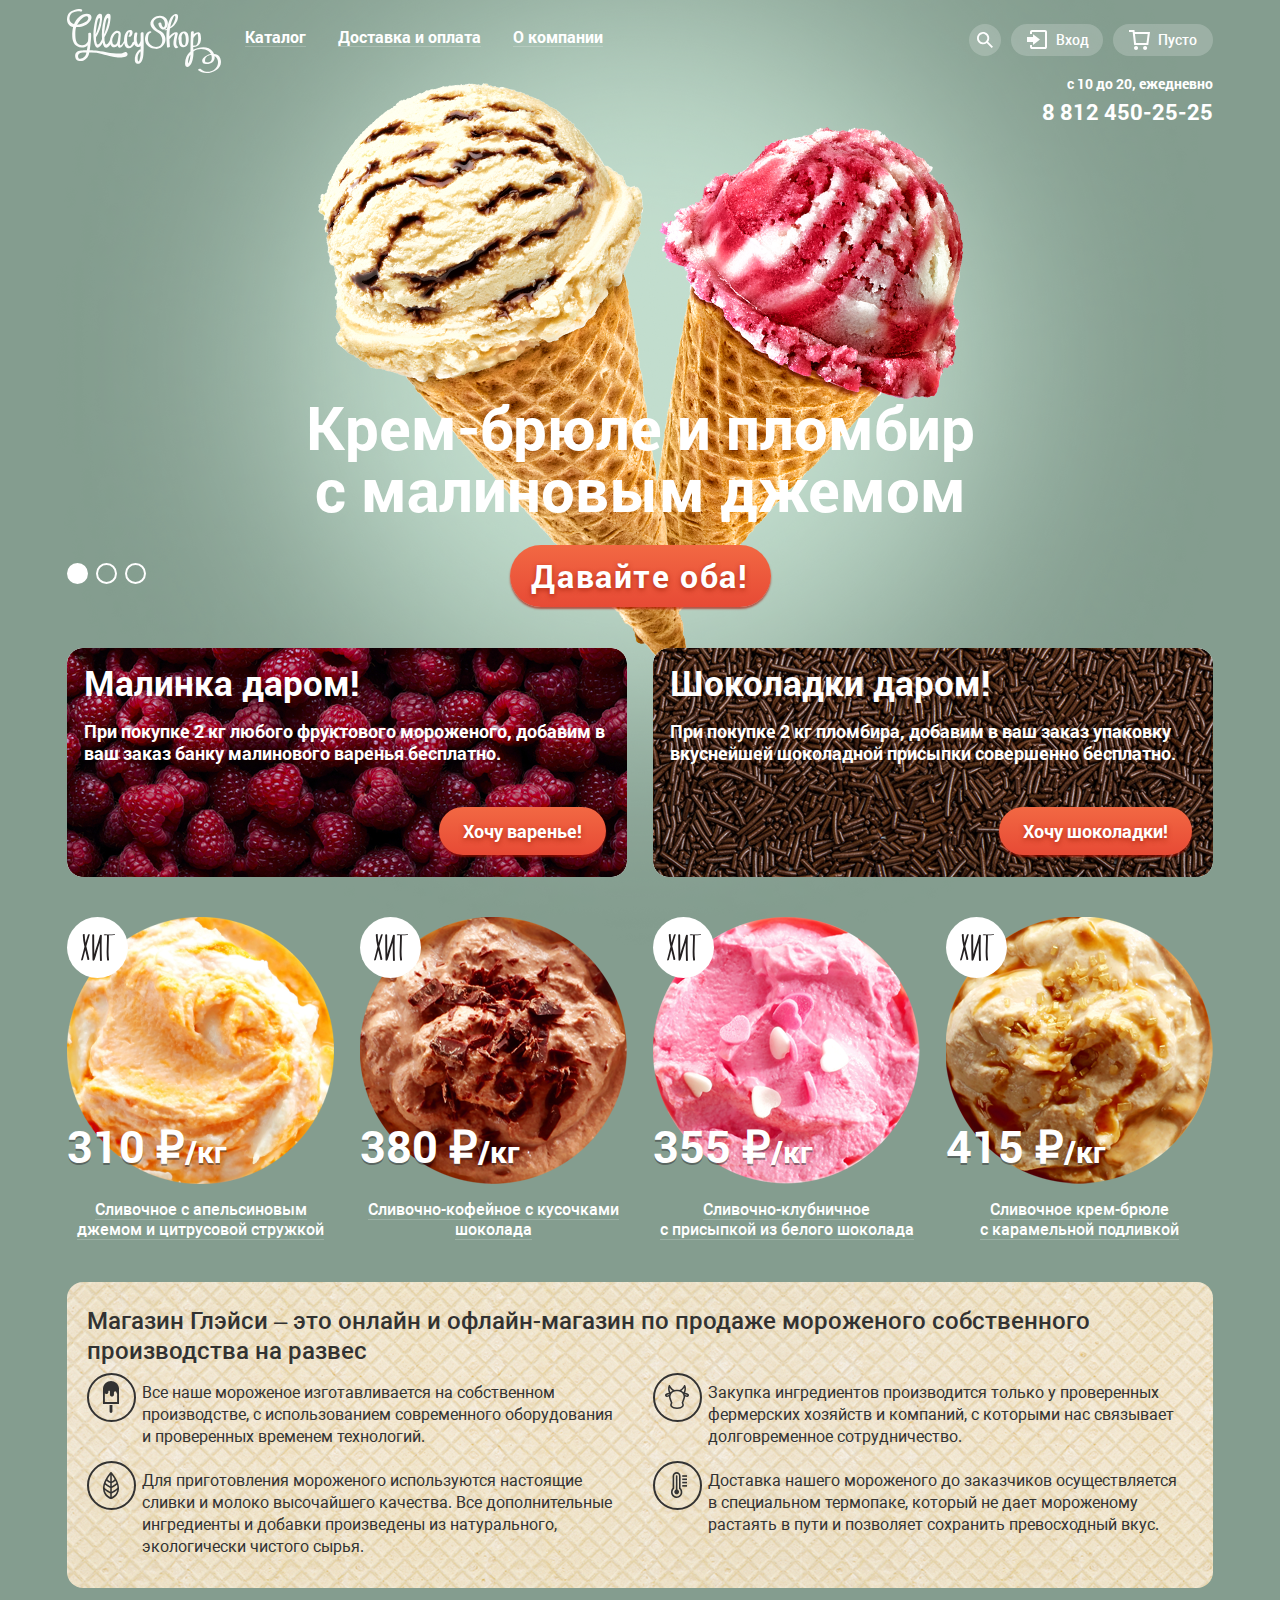
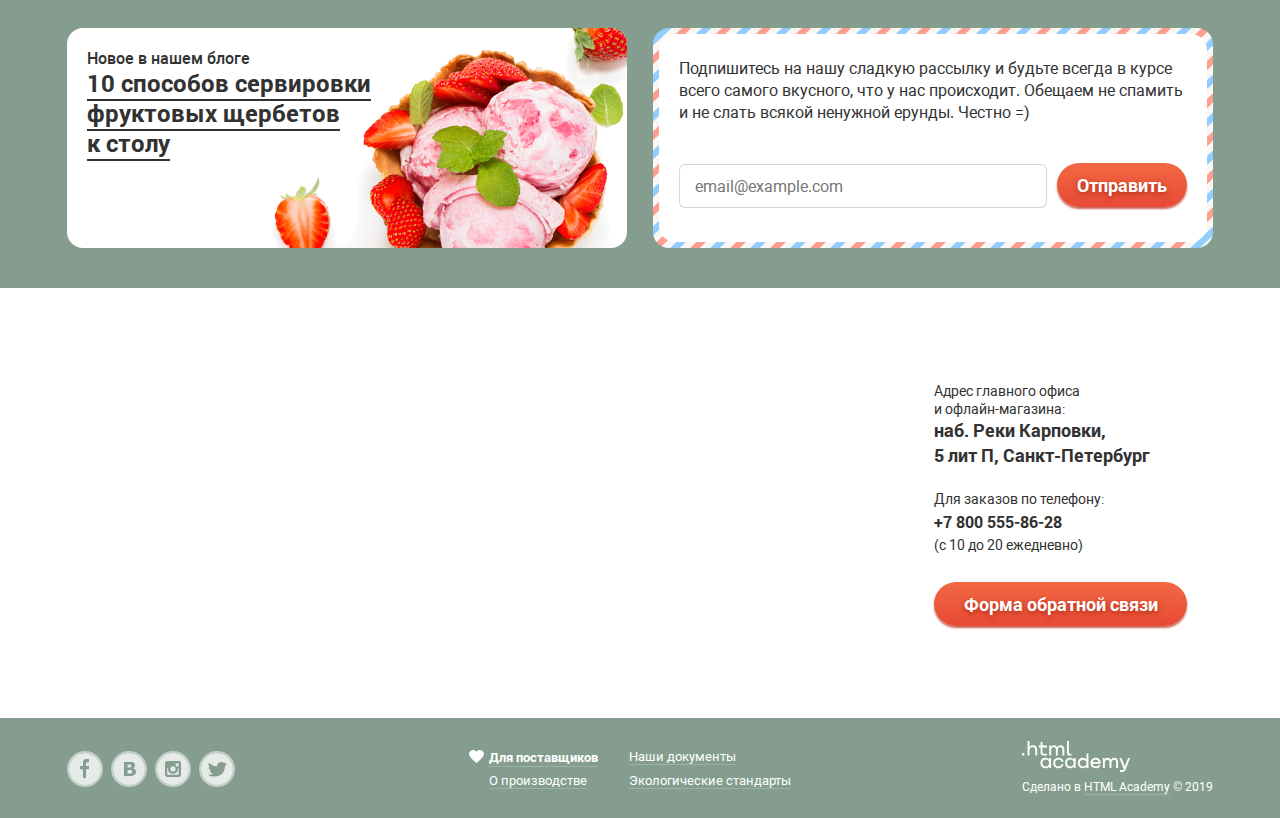
==== index.html @ ead8f1e7 "добавил фавиконку" ====
<!DOCTYPE html>
<html lang="ru" class="page">
  <head>
    <meta charset="utf-8">
    <link rel="stylesheet" href="css/normalize.css">
    <link rel="stylesheet" href="css/style.css">
    <link rel="icon" href="favicon.ico">
    <link href="https://fonts.googleapis.com/css2?family=Roboto:wght@400;500;700&display=swap" rel="stylesheet">
    <title>Глейси: HTML Academy: </title>
  </head>

  <body class="page-body">
    <div class="site-wrapper site-wrapper-1">
      <div class="container">
        <header class="main-header">
          <div class="site-navigation">
            <nav class="nav">
              <a class="logo-link">
                <svg width="154" height="64" viewBox="0 0 154 64" fill="none" xmlns="http://www.w3.org/2000/svg">
                  <path d="M59.3411 43.1507C58.6031 43.0641 57.8564 43.196 57.1891 43.5308C57.1891 43.5308 54.1865 46.1093 39.3332 43.1404C28.4134 40.9523 22.7384 41.1783 22.7384 41.1783C22.7384 41.1783 24.57 28.3371 24.0695 24.7415C24.0466 24.4763 23.9242 24.2306 23.7281 24.0562C23.532 23.8818 23.2777 23.7923 23.0186 23.8067C21.9276 23.8067 21.267 24.2382 21.267 24.834C21.3606 27.2614 21.277 29.6926 21.0168 32.1072C20.5634 33.3829 19.7122 34.4692 18.5955 35.1974C17.4788 35.9256 16.1591 36.255 14.8413 36.1342C10.087 35.7952 9.08615 32.2819 8.66578 29.8883C8.2454 27.4947 8.00519 20.807 9.2563 18.0744C9.2563 18.0744 16.4227 18.3312 20.9267 14.3864C25.4308 10.4416 25.1505 7.03093 23.0186 5.57217C20.8867 4.11341 15.8922 4.37024 12.0588 7.96577C9.85781 9.93907 8.11968 12.3973 6.97426 15.1569C6.97426 15.1569 1.33923 13.9241 2.63038 7.88359C4.00161 1.57599 12.3991 2.31564 12.3991 2.31564C14.1507 2.66492 14.2307 2.82929 14.8113 2.23346C15.3918 1.63763 15.8122 0.0966821 13.0597 0.00422536C10.3072 -0.0882313 2.04986 1.30889 0.46845 6.93848C-1.22306 12.9276 1.89973 17.2114 6.09348 17.8792C6.09348 17.8792 3.80143 28.2549 6.63396 33.3914C7.41915 35.0146 8.65661 36.3617 10.1892 37.2616C11.7218 38.1615 13.4804 38.5736 15.2417 38.4457C16.8931 38.4457 19.8157 37.5005 20.6465 36.1342C20.6465 36.1342 20.2561 39.812 19.9258 41.1475C19.9258 41.1475 12.9796 41.055 10.8077 42.1748C7.11439 44.178 7.88508 48.8727 9.30635 50.5369C10.5074 51.9546 14.1207 52.7251 16.733 51.4615C18.2281 50.723 19.5196 49.6125 20.4898 48.2309C21.46 46.8494 22.0781 45.2407 22.288 43.5513C26.5142 43.3281 30.748 43.7998 34.8292 44.9485C41.0047 46.8387 49.6024 48.6056 52.1847 48.6056C54.767 48.6056 60.1918 47.8454 60.5221 45.6367C60.7023 44.178 60.1718 43.4178 59.3411 43.1507ZM15.8722 8.81843C15.8722 8.81843 19.1552 6.25019 20.7266 7.85277C21.0794 8.24335 21.2828 8.75163 21.2993 9.28397C21.3159 9.81632 21.1445 10.3369 20.8166 10.7497C20.156 11.6332 18.4145 14.4275 10.1471 15.8143C10.1471 15.8143 12.7494 11.1298 15.8722 8.81843ZM16.1425 48.7905C16.1425 48.7905 11.6084 51.328 11.138 47.8865C10.9562 47.1689 11.0201 46.409 11.3189 45.7339C11.6177 45.0588 12.1333 44.5096 12.7795 44.178C13.5702 43.7773 14.6511 43.274 19.3653 43.4486C19.3125 44.5462 18.9891 45.6121 18.4254 46.5464C17.8617 47.4807 17.0762 48.2528 16.1425 48.7905Z" fill="#FBFCFB"/>
                  <path d="M73.6439 24.382C73.6439 26.7037 73.6439 29.0151 73.6439 31.3368C73.6439 31.3368 73.6439 31.419 73.6439 31.46C73.5647 32.3848 73.2694 33.2764 72.7831 34.0591C72.4757 34.6276 72.0763 35.1382 71.602 35.5692C71.0716 36.0418 70.7212 34.9837 70.5211 34.5419C69.1298 31.5525 69.8004 27.546 70.3409 24.4128C70.5911 22.9129 67.6285 23.3033 67.3983 24.6388C66.8584 27.3095 66.6732 30.043 66.8478 32.7647C66.5854 32.7859 66.3304 32.8637 66.0993 32.9929C65.8682 33.1221 65.6662 33.2999 65.5066 33.5146C64.9961 34.6344 63.5048 38.3532 61.6731 36.8636C60.352 35.8363 60.2118 33.0215 60.0717 31.4498C59.9123 29.2711 60.1916 27.082 60.8925 25.0189C60.8324 25.1935 62.0335 22.1116 62.5639 23.2622C62.7074 23.8105 62.7269 24.3852 62.6211 24.9424C62.5153 25.4997 62.2869 26.0248 61.9534 26.4777C60.382 27.6899 62.8242 28.1932 63.775 27.4536C65.5766 26.0667 66.7777 21.5877 63.705 21.0535C60.2319 20.4577 58.2601 24.0532 57.5294 26.9091C57.1421 28.5492 56.9738 30.2357 57.029 31.9223C56.5486 32.7853 54.9271 35.559 53.9763 36.0315C52.8553 36.6273 52.8753 35.7952 52.9153 35.261C52.9554 34.7269 53.4558 29.9705 53.726 26.7653C53.9629 25.4929 53.7871 24.1758 53.2256 23.0157C52.7952 22.1219 49.222 20.1187 46.0792 23.8786C44.3087 25.8622 43.2252 28.3898 42.9965 31.0697C42.7863 31.5011 42.5561 31.9634 42.2858 32.4668C40.7845 35.2919 38.8928 36.4835 38.2222 34.5214C37.5477 32.4775 37.2921 30.3125 37.4715 28.1624C39.8038 24.4569 41.5156 20.377 42.536 16.0917C44.0374 9.2499 43.7571 5.84954 42.9464 5.27426C42.1357 4.69897 38.6926 3.2813 36.6208 11.6949C35.0837 17.6814 34.5456 23.8919 35.0293 30.0629C34.7091 30.7615 34.3087 31.6039 33.7982 32.5593C32.2969 35.3843 30.4152 36.576 29.7346 34.6138C29.0736 32.567 28.8317 30.4021 29.024 28.2549C31.3562 24.5494 33.068 20.4695 34.0885 16.1841C35.6399 9.2499 35.3296 5.84954 34.5189 5.27426C33.7082 4.69897 30.2651 3.2813 28.2032 11.6949C26.1414 20.1084 25.731 29.2822 27.7028 35.446C27.7028 35.446 28.7838 38.9182 30.8056 38.6614C32.4771 38.4457 34.4688 36.7609 35.6399 33.6174C35.7723 34.2352 35.936 34.8456 36.1303 35.446C36.1303 35.446 37.2113 38.9182 39.2331 38.6614C40.6043 38.4868 42.2358 37.3054 43.3768 35.148C44.0874 37.028 45.6188 38.5792 47.5906 38.2299C50.263 37.7368 50.8134 36.2472 50.8134 36.2472C50.8134 36.2472 50.7634 38.6922 52.4749 38.6922C53.9963 38.6922 55.2074 37.7779 56.4084 35.446C56.8188 34.6549 57.059 34.1927 57.1891 33.9256C57.5395 36.1342 58.4303 38.0964 60.1918 38.8874C63.1945 40.2229 65.8169 37.6855 67.3582 35.1789C67.5558 35.7829 67.878 36.3361 68.303 36.8006C68.7279 37.2651 69.2455 37.63 69.8204 37.8704C70.4759 38.0818 71.1752 38.1045 71.8424 37.936C72.5095 37.7676 73.1188 37.4144 73.6038 36.915V40.5311C73.0551 40.5011 72.5114 40.6523 72.0524 40.9625C70.5201 42.253 69.3316 43.9212 68.5982 45.8112C67.8648 47.7013 67.6103 49.7513 67.8587 51.7697C67.9009 52.3158 68.0743 52.8426 68.3632 53.3032C68.6521 53.7638 69.0476 54.1438 69.5145 54.4093C69.9813 54.6749 70.5049 54.8176 71.0386 54.8249C71.5722 54.8321 72.0994 54.7037 72.5729 54.451C75.6757 53.0641 76.1461 48.2872 76.4063 45.3696C77.0369 38.3532 76.5464 31.0491 76.5464 24.0121C76.5464 22.7178 73.6439 23.3239 73.6439 24.382ZM30.2751 12.8763C30.9657 10.1539 31.6063 9.06498 32.2769 9.06498C32.9475 9.06498 33.2077 9.79436 32.7373 12.1469C31.8645 16.659 30.491 21.0536 28.6436 25.2449C28.6436 25.2449 29.5845 15.6089 30.2751 12.8763ZM38.7026 12.8763C39.3932 10.1539 40.0338 9.06498 40.6544 9.06498C41.2749 9.06498 41.5952 9.79436 41.1248 12.1469C40.6544 14.4994 39.123 21.0022 37.0311 25.2449C37.0311 25.2449 38.032 15.6089 38.7026 12.8763ZM51.5741 25.6866C51.4941 26.2825 51.1137 30.0937 50.5732 32.1483C50.0327 34.2029 49.6624 34.9323 48.041 35.6411C46.4195 36.35 45.5988 34.1824 45.5988 34.1824C44.4478 30.895 45.9891 28.0186 47.2703 26.0462C48.5514 24.0738 49.8426 23.8991 50.5832 23.9916C50.7568 24.036 50.9201 24.1152 51.0638 24.2244C51.2076 24.3337 51.3289 24.4709 51.4209 24.6284C51.513 24.7858 51.5739 24.9603 51.6001 25.1418C51.6264 25.3234 51.6176 25.5086 51.5741 25.6866ZM73.5638 44.178C73.6242 46.9398 73.0839 49.6807 71.9824 52.2012C71.2817 52.345 70.9815 52.0779 70.7413 50.9273C70.5761 49.8209 70.5761 48.6951 70.7413 47.5886C71.0686 45.5562 72.0479 43.6942 73.5237 42.298C73.5738 42.9452 73.5738 43.5719 73.5638 44.178Z" fill="#FBFCFB"/>
                  <path d="M92.3806 21.4747C91.0788 20.8853 89.9035 20.0372 88.9227 18.9793C87.9418 17.9214 87.1746 16.6746 86.6655 15.3109C85.3843 11.3867 89.5881 8.4897 92.9411 8.66434C96.2941 8.83898 98.0857 12.3832 97.9456 15.5575C97.8855 16.6772 97.1949 19.2044 95.8437 17.8895C94.9501 16.8485 94.4032 15.5422 94.2823 14.1604C94.0821 12.9173 91.1795 13.657 91.3797 14.9617C91.9602 18.7216 95.9037 22.8616 99.2868 18.927C99.9789 18.0362 100.466 16.9962 100.711 15.8848C100.955 14.7735 100.952 13.6197 100.701 12.5099C100.45 11.4 99.9568 10.363 99.2595 9.47639C98.5622 8.5898 97.6784 7.87669 96.6744 7.39049C94.4096 6.48529 91.905 6.43566 89.6078 7.25044C87.3107 8.06522 85.3703 9.6914 84.1332 11.8387C81.4008 16.8211 86.8857 21.6905 90.7692 23.4677C97.0047 26.8886 97.2349 37.9012 88.9475 37.9731C87.245 37.933 85.5951 37.3594 84.2193 36.3293C82.8436 35.2991 81.8077 33.8617 81.2506 32.21C80.6801 30.4841 80.9704 24.4539 83.2524 23.9916C85.0641 23.632 84.5736 21.937 82.802 22.2555C79.0887 22.9951 77.7175 27.9159 78.0778 31.3573C78.6583 36.8431 83.6628 39.9147 88.7173 39.8736C90.9535 39.9395 93.1417 39.2 94.9022 37.7833C96.6628 36.3666 97.8847 34.3621 98.3559 32.1175C98.7278 29.9065 98.3339 27.6317 97.2424 25.6876C96.151 23.7436 94.4309 22.2531 92.3806 21.4747Z" fill="#FBFCFB"/>
                  <path d="M110.977 37.7985C108.125 36.1959 109.756 30.0218 110.187 27.6488C110.467 26.1181 111.738 23.7553 109.696 23.2314C107.304 22.6356 104.461 24.9675 102.41 27.1968C102.408 24.6249 102.592 22.0565 102.96 19.5126C106.125 17.8918 108.659 15.2147 110.146 11.9209C111.448 9.2499 112.088 3.70249 107.684 5.32562C103.681 6.76384 102.309 11.4894 101.058 15.2801C100.586 16.7464 100.221 18.247 99.9674 19.7694C99.5682 19.9414 99.1606 20.0923 98.7463 20.2214C97.0848 20.7556 97.305 21.6699 98.9865 21.1357L99.7972 20.8686C98.9965 26.6318 99.537 32.6723 100.047 38.3327C100.047 38.8874 103.05 38.3327 102.94 37.5314C102.72 35.0042 102.53 32.4771 102.45 29.9705C102.691 29.8979 102.909 29.7595 103.08 29.5698C104.001 28.3831 105.034 27.2924 106.163 26.3133C106.463 26.0359 106.773 25.7791 107.084 25.5325L107.544 25.1833C108.215 24.6388 108.345 24.6285 107.924 25.1833C107.768 26.1629 107.56 27.1333 107.304 28.0905C106.753 31.1724 105.172 37.2232 108.645 39.1648C109.396 39.5551 112.098 38.4046 110.977 37.7985ZM104.481 13.0303C104.792 12.1161 105.202 11.212 105.582 10.3286C106.053 9.21908 107.314 5.42835 108.225 7.24667C108.955 8.69516 107.804 11.0682 107.294 12.4551C106.49 14.6234 105.102 16.5119 103.29 17.8997C103.582 16.2514 103.98 14.6248 104.481 13.0303Z" fill="#FBFCFB"/>
                  <path d="M121.737 30.5971C121.737 27.2173 121.367 22.8821 117.433 22.5226C113.119 22.1219 111.428 26.755 111.368 30.217C111.361 30.3395 111.392 30.4611 111.454 30.5657C111.517 30.6702 111.609 30.7528 111.718 30.8026C111.718 34.0386 112.479 38.2607 116.232 38.1888C120.416 38.1272 121.737 34.3776 121.737 30.5971ZM116.732 36.2267C114.29 35.1994 114.51 30.8745 114.671 28.7891C114.685 28.6843 114.671 28.5773 114.628 28.4808C114.585 28.3843 114.517 28.3024 114.43 28.2446C114.731 26.19 115.511 23.1081 117.293 24.6388C118.714 25.8921 118.744 28.9021 118.814 30.6382C118.874 31.8504 118.724 36.9869 116.742 36.2267H116.732Z" fill="#FBFCFB"/>
                  <path d="M153.265 49.1398C152.144 46.1812 149.682 45.0306 146.969 44.9074C146.667 44.1563 146.287 43.4401 145.838 42.7706C141.925 36.8225 132.637 37.6341 126.341 40.716C126.341 39.7812 126.251 38.8463 126.211 37.9115C127.463 38.0153 128.721 37.7863 129.862 37.2465C131.003 36.7067 131.99 35.8743 132.727 34.8296C134.398 32.3743 134.158 28.0186 133.497 25.2654C132.877 22.6767 130.415 23.1389 128.563 24.0019C127.882 24.333 127.254 24.7696 126.701 25.2963C126.701 24.608 126.811 23.9094 126.861 23.2417C126.972 21.6596 124.019 22.0603 123.919 23.4574C123.458 29.8164 123.619 36.1548 123.478 42.5035C121.702 44.0013 120.291 45.9041 119.358 48.0604C118.425 50.2166 117.996 52.5667 118.104 54.9235C118.104 57.2555 120.035 59.0327 122.107 57.3685C125 55.0879 125.881 50.5575 126.281 47.0955C126.445 45.5504 126.498 43.995 126.441 42.4419C128.698 40.9228 131.334 40.105 134.033 40.0868C136.732 40.0685 139.378 40.8507 141.655 42.3391C142.632 43.0474 143.415 44.0028 143.927 45.1128C142.326 45.4066 140.771 45.9179 139.303 46.6332C137.591 47.4756 135.049 49.4686 135.169 51.6978C135.149 52.4032 135.366 53.0941 135.784 53.655C136.201 54.216 136.793 54.613 137.461 54.7797C137.552 54.8272 137.65 54.8584 137.751 54.8721C143.897 55.8994 148.471 52.1703 147.59 46.9209C150.593 48.5954 151.704 52.4785 150.643 55.8173C148.251 63.3165 139.042 64.991 133.678 59.9778C133.097 59.4436 130.485 60.5736 130.945 61.0051C138.692 68.2681 157.989 61.5496 153.265 49.1398ZM123.298 47.3215C123.213 49.1354 122.827 50.9211 122.157 52.6018C121.907 53.1668 121.637 53.7113 121.346 54.2455C121.346 54.2455 121.086 54.3071 121.036 53.5058C121.032 50.6277 121.846 47.8109 123.378 45.4005C123.358 46.0374 123.338 46.6846 123.298 47.3215ZM126.431 28.974C126.489 28.9234 126.539 28.8646 126.581 28.7994C127.119 27.8692 127.757 27.0042 128.483 26.2208C129.007 25.6096 129.617 25.0831 130.294 24.6593C130.615 24.8237 130.945 25.6866 131.065 26.8475C131.375 29.7034 131.506 37.2232 127.122 36.5143C126.78 36.4987 126.438 36.5583 126.121 36.689C126.111 34.0797 126.251 31.532 126.431 28.974ZM139.523 53.362H139.463C137.781 52.9511 137.961 51.3074 138.182 50.1979C138.672 47.5989 141.755 46.2018 144.297 46.0888C145.588 49.787 144.597 54.2147 139.523 53.362Z" fill="#FBFCFB"/>
                  </svg>
              </a>
              <ul class="nav-list">
                <li class="nav-list_item nav-list_item-catalog">
                  <a href="#" class="nav-list_link nav-list_link--cat">Каталог</a>
                  <ul class="dropdown_list">
                    <li><p class="new-prod">Новинки</p></li>
                    <li class="dropdown-list_item"><a class="dropdown_link" href="catalog.html" target="_blank">Сливочное</a></li>
                    <li class="dropdown-list_item"><a class="dropdown_link" href="#">Щербеты</a></li>
                    <li class="dropdown-list_item"><a class="dropdown_link" href="#">Фруктовый лед</a></li>
                    <li class="dropdown-list_item"><a class="dropdown_link" href="#">Мелорин</a></li>
                  </ul>
                </li>
                <li class="nav-list_item">
                  <a href="#"  class="nav-list_link">Доставка и оплата</a>
                </li>
                <li class="nav-list_item">
                  <a href="#" class="nav-list_link">О компании</a>
                </li>
              </ul>
            </nav>
            <section class="general-links">
              <h2 class="visually-hidden">Общие элементы управления</h2>
              <section class="search" tabindex="0">
                <h3 class="visually-hidden">Окно поиска</h2>
                <div class="search_popup search_popup-show">
                  <form  action="https://echo.htmlacademy.ru/" class="search-form" method="get" name="search-form">
                    <input type="search" class="search-input" placeholder="Крем-брюле">
                  </form>
                </div>
              </section>
              <section class="login-wrapper"  tabindex="0">
                <h3 class="visually-hidden">Вход на сайт</h3>
                <a href="#" class="login-wrapper_link">
                  <span class="general-btn_name">Вход</span>
                </a>
                <div class="login_window login_window-show">
                  <form action="https://echo.htmlacademy.ru/" method="POST" name="login-form" class="login-form">
                    <input type="text" placeholder="email@example.com" class="login-input" name="login"  required>
                    <input type="password" placeholder="******" class="pass-input" name="password"  required>
                    <div class="login-controls_wrapper">
                      <button class="btn login-btn" type="submit">Войти</button>
                      <div class="login-controls_links">
                        <a href="#" class="login-controls_link login-controls_link--forgot-pass">Забыли пароль?</a>
                        <a href="#" class="login-controls_link login-controls_link--new-user">Новая регистрация</a>
                      </div>
                    </div>
                  </form>
                </div>
              </section>
              <section>
                <a href="#" class="cart-link cart-link_empty">
                  <span class="visually-hidden">Корзина</span>
                  <span class="general-btn_name"  tabindex="0">Пусто</span>
                </a>
              </section>
            </section>
          </div>
          <span class="visually-hidden">Время работы</span>
          <p class="header-worktime">с 10 до 20, ежедневно</p>
          <p class="header-phone"><a href="tel:88124502525" class="header-phone_link">8 812 450-25-25</a></p>
        </header>
      </div>
        <main>
          <div class="container">
            <section class="slider">
              <h2 class="visually-hidden">Слайдер товаров</h2>
              <ul class="slider-list">
                <li class="slider-list_item slide slide-current">
                  <h3>Крем-брюле и пломбир с&nbsp;малиновым джемом</h3>
                  <a href="#" class="btn btn-choise">Давайте оба!</a>
                </li>
                <li class="slider-list_item slide">
                  <h3>Шоколадный пломбир и&nbsp;лимонный сорбет</h3>
                  <a href="#" class="btn btn-choise">Давайте оба!</a>
                </li>
                <li class="slider-list_item slide">
                  <h3>Пломбир с помадкой и&nbsp;клубничный щербет</h3>
                  <a href="#" class="btn btn-choise">Давайте оба!</a>
                </li>
              </ul>
              <div class="slider_controls">
                <button type="button" class="button-slide button-slide_current" aria-label="Первый слайд"></button>
                <button type="button" class="button-slide" aria-label="Второй слайд"></button>
                <button type="button" class="button-slide" aria-label="Третий слайд"></button>
              </div>
            </section>
            <section class="extra">
              <h2 class="visually-hidden">Бонусы</h2>
              <ul class="extra-list">
                <li class="extra-list_item bonus-1">
                  <p class="extra-list_titel">Малинка даром!</p>
                  <p  class="extra-list_description">При покупке 2 кг любого фруктового мороженого, добавим в ваш заказ банку малинового варенья бесплатно.</p>
                  <button class="btn btn-extra">Хочу варенье!</button>
                </li>
                <li class="extra-list_item bonus-2">
                  <p class="extra-list_titel">Шоколадки даром!</p>
                  <p class="extra-list_description">При покупке 2 кг пломбира, добавим в ваш заказ упаковку вкуснейшей шоколадной присыпки совершенно бесплатно.</p>
                  <button class="btn btn-extra">Хочу шоколадки!</button>
                </li>
              </ul>
            </section>
            <section class="bestsellers">
              <h2 class="visually-hidden">Лидеры продаж</h2>
              <ul class="bestsellers-list">
                <li class="bestsellers-list_item  hit-1">
                  <div class="bestsellers-list_item-card">
                    <a href="#" class="btn bestsellers-btn">Быстрый просмотр</a>
                  </div>
                  <img src="img/hit_1.png" alt="" width="267" height="267" class="bestsellers-list_img">
                  <p class="bestsellers-list_item--price">310&nbsp;&#8381;<span class="bestsellers-list_item--weight">/кг</span>
                  <p class="bestsellers-list_description"><a href="#" class="bestsellers-list_description--link">Сливочное с апельсиновым джемом и цитрусовой стружкой</a></p>
                </li>
                <li class="bestsellers-list_item hit-2">
                  <div class="bestsellers-list_item-card">
                    <a href="#" class="btn bestsellers-btn">Быстрый просмотр</a>
                  </div>
                  <img src="img/hit_2.png" alt="" width="267" height="267" class="bestsellers-list_img">
                  <p class="bestsellers-list_item--price">380 &#8381;<span class="bestsellers-list_item--weight">/кг</span>
                  <p class="bestsellers-list_description"><a href="#" class="bestsellers-list_description--link">Сливочно-кофейное с кусочками шоколада</a></p>
                </li>
                <li class="bestsellers-list_item hit-3">
                  <div class="bestsellers-list_item-card">
                    <a href="#" class="btn bestsellers-btn">Быстрый просмотр</a>
                  </div>
                  <img src="img/hit_3.png" alt="" width="267" height="267" class="bestsellers-list_img">
                  <p class="bestsellers-list_item--price">355 &#8381;<span Class="bestsellers-list_item--weight">/кг</span>
                  <p class="bestsellers-list_description"><a href="#" class="bestsellers-list_description--link">Сливочно-клубничное<br>с&nbsp;присыпкой из белого шоколада</a></p>
                </li>
                <li class="bestsellers-list_item hit-4">
                  <div class="bestsellers-list_item-card">
                    <a href="#" class="btn bestsellers-btn">Быстрый просмотр</a>
                  </div>
                  <img src="img/hit_4.png" alt="" width="267" height="267" class="bestsellers-list_img">
                  <p class="bestsellers-list_item--price">415 &#8381;<span Class="bestsellers-list_item--weight">/кг</span>
                  <p class="bestsellers-list_description"><a href="#" class="bestsellers-list_description--link">Сливочное крем-брюле с&nbsp;карамельной подливкой</a></p>
                </li>
              </ul>
            </section>
            <section class="features">
              <h2 class="visually-hidden">Наши преимущества</h2>
              <div class="features_wrapper">
                <h1>Магазин Глэйси – это онлайн и офлайн-магазин по продаже мороженого собственного производства на развес</h1>
                <ul class="features-list">
                  <li class="features-list_item">
                    <p  class="features-list_deccription">Все наше мороженое изготавливается на собственном производстве, с использованием современного оборудования и проверенных временем технологий.</p>
                  </li>
                  <li class="features-list_item feature-2">
                    <p  class="features-list_deccription">Закупка ингредиентов производится только у проверенных фермерских хозяйств и компаний, с которыми нас связывает долговременное сотрудничество.</p>
                  </li>
                  <li class="features-list_item feature-3">
                    <p  class="features-list_deccription">Для приготовления мороженого используются настоящие сливки и молоко высочайшего качества. Все дополнительные ингредиенты и добавки произведены из натурального, экологически чистого сырья.</p>
                  </li>
                  <li class="features-list_item feature-4">
                    <p  class="features-list_deccription">Доставка нашего мороженого до заказчиков осуществляется в&nbsp;специальном термопаке, который не дает мороженому растаять в пути и позволяет сохранить превосходный вкус.</p>
                  </li>
                </ul>
              </div>
            </section>
            <section class="info">
              <h2 class="visually-hidden">Новости и подписка</h2>
              <div class="info_wrapper">
                <article class="blog">
                  <h3 class="visually-hidden">Блог</h3>
                  <p class="blog_titel">Новое в нашем блоге</p>
                  <a href="#" class="blog_link"><span class="blog_news">10 способов сервировки<br> фруктовых щербетов<br>к столу</span></a>
                </article>
                  <form action="https://echo.htmlacademy.ru/" method="POST" class="subscribe-form">
                    <div class="subscribe-form_inner">
                      <p class="subscribe-form_descripton">
                        <label for="subscribe" class="subscribe-form_label">Подпишитесь на нашу сладкую рассылку и будьте всегда в курсе всего самого вкусного, что у нас происходит. Обещаем не&nbsp;спамить и не слать всякой ненужной ерунды. Честно =)</label>
                      </p>
                      <input type="email" id="subscribe" placeholder="email@example.com" name="new_subscriber" class="input-field subscribe-form_input"  required>
                      <button type="submit" class="btn subscribe-btn">Отправить</button>
                    </div>
                  </form>
              </div>
            </section>
          </div>
          <!--<section class="contacts">
            <h2 class="visually-hidden">Котакты</h2>
            <div class="map-wrapper">
              <div class="contacts_wrapper">
                <p class="contacts_address">Адрес главного офиса<br>и офлайн-магазина:</p>
                <p class="contacts_address--value">ул. Большая Конюшенная,<br>19/8, Санкт-Петербург</p>
                <p class="contacts_phone">Для заказов по телефону:</p>
                <a class="contacts_phone--link" href="tel:88124502525">8 812 450-25-25</a>
                <p class="contacts_phone contacts_working-time">(с 10 до 20 ежедневно)</p>
                <a href="#" class="btn relation-btn">Форма обратной связи</a>
              </div>
            </div>
          </section>-->
          <section class="contacts">
            <h2 class="visually-hidden">Котакты</h2>
            <div class="map-wrapper">
              <div class="container contacts-container" >

                <div class="contacts_wrapper">
                    <p class="contacts_address">Адрес главного офиса<br> и офлайн-магазина:</p>
                    <p class="contacts_address--value">наб. Реки Карповки,<br>5 лит П, Санкт-Петербург</p>
                    <p class="contacts_phone">Для заказов по телефону:</p>
                    <a class="contacts_phone--link" href="tel:88124502525">+7 800 555-86-28</a>
                    <p class="contacts_phone contacts_working-time">(с 10 до 20 ежедневно)</p>
                    <a href="#" class="btn relation-btn">Форма обратной связи</a>
                </div>
              </div>
              <iframe src="https://yandex.ru/map-widget/v1/?um=constructor%3A23b82a556f74aa21f55468405704962cda9c38914519eb89e6a4741c90abecb7&amp;source=constructor" width="100%" height="400"></iframe>
            </div>
            <div class="multyplay-layer multyplay-layer_show"></div>
            <section class="feedback feedback_show">
              <h4>Мы обязательно вам ответим!</h4>
              <button type="button" class="feedeback_close-btn"></button>
              <form action="https://echo.htmlacademy.ru/" class="feedback-form" method="POST">
                <input type="text" class="input-field feedback_input-name" name="feedback-name" placeholder="Ваше имя:" required>
                <input type="email" class="input-field feedback_input-name" name="feedback-email" placeholder="Ваш e-mail:" required>
                <textarea name="feedback-text" class="feedback-text" required>В свободной форме</textarea>
                <button type="submit" class="btn feedback-btn">Отправить</button>
              </form>
            </section>
          </section>
        </main>
        <footer class="main-footer container">
          <section class="social">
            <h2 class="visually-hidden">Мы в социальных сетях</h2>
            <ul class="social-list">
              <li class="social-list_item">
                <a href="#"  class="social-list_link">
                  <svg width="36" height="36" viewBox="0 0 36 36" fill="none" xmlns="http://www.w3.org/2000/svg">
                    <path d="M18 35C27.3888 35 35 27.3888 35 18C35 8.61116 27.3888 1 18 1C8.61116 1 1 8.61116 1 18C1 27.3888 8.61116 35 18 35Z" stroke="white" stroke-opacity="0.5" stroke-width="2"/>
                    <path d="M18 2C14.8355 2 11.7421 2.93838 9.11088 4.69649C6.4797 6.45459 4.42894 8.95345 3.21793 11.8771C2.00693 14.8007 1.69008 18.0177 2.30744 21.1214C2.92481 24.2251 4.44866 27.0761 6.6863 29.3137C8.92394 31.5513 11.7749 33.0752 14.8786 33.6926C17.9823 34.3099 21.1993 33.9931 24.1229 32.7821C27.0466 31.5711 29.5454 29.5203 31.3035 26.8891C33.0616 24.2579 34 21.1645 34 18C34 13.7565 32.3143 9.68687 29.3137 6.68629C26.3131 3.68571 22.2435 2 18 2ZM22.06 11.45H19V14.9H22V18.34H19V27H16V18.34H13V14.9H16V11.45C15.9449 10.5957 16.2291 9.75426 16.7908 9.1083C17.3525 8.46234 18.1464 8.06407 19 8H22V11.45H22.06Z" fill="white" fill-opacity="0.8"/>
                    </svg>
                </a>
              </li>
              <li class="social-list_item">
                <a href="#" class="social-list_link">
                  <svg width="36" height="36" viewBox="0 0 36 36" fill="none" xmlns="http://www.w3.org/2000/svg">
                    <path d="M18 35C27.3888 35 35 27.3888 35 18C35 8.61116 27.3888 1 18 1C8.61116 1 1 8.61116 1 18C1 27.3888 8.61116 35 18 35Z" stroke="white" stroke-opacity="0.5" stroke-width="2"/>
                    <path d="M18.64 16.49C18.9652 16.4904 19.2875 16.4293 19.59 16.31C19.8645 16.2077 20.0922 16.0085 20.23 15.75C20.3343 15.4964 20.3854 15.2241 20.38 14.95C20.376 14.7057 20.3143 14.4659 20.2 14.25C20.0714 14.0066 19.8523 13.8235 19.59 13.74C19.2687 13.627 18.9306 13.5695 18.59 13.57H16.59V16.57H17.16C17.75 16.52 18.24 16.51 18.64 16.49Z" fill="white" fill-opacity="0.8"/>
                    <path d="M20.12 19.08C19.751 19.0101 19.3752 18.9832 19 19H16.61V22.5H19.06C19.4757 22.4953 19.8865 22.4104 20.27 22.25C20.591 22.1392 20.8632 21.9199 21.04 21.63C21.1865 21.3527 21.2621 21.0436 21.26 20.73C21.2753 20.3782 21.1848 20.0298 21 19.73C20.7922 19.4167 20.4806 19.1865 20.12 19.08Z" fill="white" fill-opacity="0.8"/>
                    <path d="M18 2C14.8355 2 11.7421 2.93838 9.11088 4.69649C6.4797 6.45459 4.42894 8.95345 3.21793 11.8771C2.00693 14.8007 1.69008 18.0177 2.30744 21.1214C2.92481 24.2251 4.44866 27.0761 6.6863 29.3137C8.92394 31.5513 11.7749 33.0752 14.8786 33.6926C17.9823 34.3099 21.1993 33.9931 24.1229 32.7821C27.0466 31.5711 29.5454 29.5203 31.3035 26.8891C33.0616 24.2579 34 21.1645 34 18C34 13.7565 32.3143 9.68687 29.3137 6.68629C26.3131 3.68571 22.2435 2 18 2ZM24.6 22.53C24.3376 23.056 23.9537 23.5119 23.48 23.86C22.9342 24.2714 22.3122 24.5705 21.65 24.74C20.8286 24.9383 19.9848 25.029 19.14 25.01H13V11H18.45C19.2781 10.9868 20.1063 11.0235 20.93 11.11C21.473 11.194 21.9994 11.3627 22.49 11.61C22.9868 11.8462 23.4013 12.2258 23.68 12.7C23.9455 13.1728 24.0801 13.7079 24.07 14.25C24.0819 14.8916 23.8931 15.5209 23.53 16.05C23.1452 16.588 22.6142 17.0045 22 17.25V17.32C22.8272 17.4588 23.5898 17.8541 24.18 18.45C24.7295 19.0712 25.0163 19.8815 24.98 20.71C25.0043 21.3386 24.8738 21.9636 24.6 22.53Z" fill="white" fill-opacity="0.8"/>
                    </svg>
                </a>
              </li>
              <li class="social-list_item">
                <a href="#" class="social-list_link instagram">
                  <svg width="36" height="36" viewBox="0 0 36 36" fill="none" xmlns="http://www.w3.org/2000/svg">
                    <path d="M18 35C27.3888 35 35 27.3888 35 18C35 8.61116 27.3888 1 18 1C8.61116 1 1 8.61116 1 18C1 27.3888 8.61116 35 18 35Z" stroke="white" stroke-opacity="0.5" stroke-width="2"/>
                    <path d="M22.92 18C22.92 19.3155 22.3974 20.5771 21.4673 21.5072C20.5371 22.4374 19.2755 22.96 17.96 22.96C16.6445 22.96 15.3829 22.4374 14.4528 21.5072C13.5226 20.5771 13 19.3155 13 18C13.001 17.6158 13.048 17.233 13.14 16.86H12.24V23.7H23.64V16.86H22.74C22.8406 17.2325 22.901 17.6147 22.92 18Z" fill="white" fill-opacity="0.8"/>
                    <path d="M18 20.66C18.5252 20.656 19.0375 20.4967 19.4723 20.202C19.9071 19.9073 20.245 19.4905 20.4432 19.0042C20.6415 18.5178 20.6913 17.9836 20.5864 17.4689C20.4816 16.9542 20.2266 16.4821 19.8539 16.1121C19.4811 15.7421 19.0071 15.4908 18.4916 15.3897C17.9762 15.2887 17.4424 15.3425 16.9575 15.5445C16.4726 15.7464 16.0584 16.0873 15.7669 16.5243C15.4755 16.9613 15.32 17.4748 15.32 18C15.3213 18.3506 15.3917 18.6976 15.5271 19.021C15.6625 19.3444 15.8602 19.638 16.1091 19.8851C16.358 20.1321 16.653 20.3276 16.9775 20.4606C17.3019 20.5936 17.6494 20.6613 18 20.66Z" fill="white" fill-opacity="0.8"/>
                    <path d="M23.68 12.3H20.64V15.34H23.68V12.3Z" fill="white" fill-opacity="0.8"/>
                    <path d="M18 2C14.8355 2 11.7421 2.93838 9.11088 4.69649C6.4797 6.45459 4.42894 8.95345 3.21793 11.8771C2.00693 14.8007 1.69008 18.0177 2.30744 21.1214C2.92481 24.2251 4.44866 27.0761 6.6863 29.3137C8.92394 31.5513 11.7749 33.0752 14.8786 33.6926C17.9823 34.3099 21.1993 33.9931 24.1229 32.7821C27.0466 31.5711 29.5454 29.5203 31.3035 26.8891C33.0616 24.2579 34 21.1645 34 18C34 13.7565 32.3143 9.68687 29.3137 6.68629C26.3131 3.68571 22.2435 2 18 2ZM26 23.7C26.0027 24.0045 25.9444 24.3064 25.8285 24.588C25.7127 24.8696 25.5416 25.1251 25.3253 25.3395C25.1091 25.5539 24.8521 25.7228 24.5695 25.8362C24.2869 25.9497 23.9845 26.0054 23.68 26H12.28C11.9793 25.9987 11.6818 25.9382 11.4044 25.8219C11.1271 25.7056 10.8754 25.5358 10.6637 25.3222C10.4519 25.1086 10.2844 24.8554 10.1705 24.5771C10.0566 24.2988 9.99869 24.0007 10 23.7V12.3C9.99869 11.9993 10.0566 11.7012 10.1705 11.4229C10.2844 11.1446 10.4519 10.8914 10.6637 10.6778C10.8754 10.4642 11.1271 10.2944 11.4044 10.1781C11.6818 10.0618 11.9793 10.0013 12.28 10H23.67C23.9749 9.99467 24.2778 10.0503 24.561 10.1636C24.8441 10.2769 25.1017 10.4457 25.3188 10.6599C25.5358 10.8742 25.7079 11.1296 25.8249 11.4112C25.9418 11.6929 26.0014 11.995 26 12.3V23.7Z" fill="white" fill-opacity="0.8"/>
                    </svg>
                </a>
              </li>
              <li class="social-list_item">
                <a href="#" class="social-list_link">
                  <svg width="36" height="36" viewBox="0 0 36 36" fill="none" xmlns="http://www.w3.org/2000/svg">
                    <path d="M18 35C27.3888 35 35 27.3888 35 18C35 8.61116 27.3888 1 18 1C8.61116 1 1 8.61116 1 18C1 27.3888 8.61116 35 18 35Z" stroke="white" stroke-opacity="0.5" stroke-width="2"/>
                    <path d="M18 2C14.8355 2 11.7421 2.93838 9.11088 4.69649C6.4797 6.45459 4.42894 8.95345 3.21793 11.8771C2.00693 14.8007 1.69008 18.0177 2.30744 21.1214C2.92481 24.2251 4.44866 27.0761 6.6863 29.3137C8.92394 31.5513 11.7749 33.0752 14.8786 33.6926C17.9823 34.3099 21.1993 33.9931 24.1229 32.7821C27.0466 31.5711 29.5454 29.5203 31.3035 26.8891C33.0616 24.2579 34 21.1645 34 18C34 13.7565 32.3143 9.68687 29.3137 6.68629C26.3131 3.68571 22.2435 2 18 2ZM25.94 14.81C25.69 21.33 22.48 25.64 14.94 25.51H14.46C14.01 25.51 9.91001 25.07 9.11001 23.69C10.8989 23.9555 12.7228 23.5494 14.23 22.55C13.18 22.26 11.31 22.09 10.98 19.7C11.3928 19.8642 11.8441 19.9058 12.28 19.82C11 19 9.53001 18.3 9.61001 16.17C10.028 16.4893 10.5445 16.652 11.07 16.63C10.3 16.4 8.92001 13.39 10.07 11.85C12.07 13.64 14.14 15.33 17.87 15.49C18.1 13.28 19.11 11.79 21.04 11.17C21.7375 10.9333 22.4908 10.9157 23.1986 11.1195C23.9065 11.3232 24.5351 11.7387 25 12.31C25.74 12.08 26.45 11.84 27.19 11.62C27.1758 11.9571 27.0846 12.2865 26.9234 12.5829C26.7622 12.8793 26.5353 13.1349 26.26 13.33C26.5167 13.3601 26.7768 13.3336 27.0221 13.2524C27.2674 13.1712 27.492 13.0372 27.68 12.86C27.5628 13.2985 27.3443 13.7034 27.0421 14.0421C26.7399 14.3808 26.3624 14.6438 25.94 14.81Z" fill="white" fill-opacity="0.8"/>
                    </svg>
                </a>
              </li>
            </ul>
          </section>
          <section class="aboutus">
            <h2 class="visually-hidden">О нас</h2>
            <ul class="aboutus-list">
              <li class="aboutus-list_item"><a href="#" class="aboutus_link aboutus_link--provider">Для поставщиков</a></li>
              <li class="aboutus-list_item"><a href="#" class="aboutus_link">Наши документы</a></li>
              <li class="aboutus-list_item"><a href="#" class="aboutus_link">О производстве</a></li>
              <li class="aboutus-list_item"><a href="#" class="aboutus_link">Экологические стандарты</a></li>
            </ul>
          </section>
          <section class="copyright">
            <h2 class="visually-hidden">Авторские права</h2>
            <div class="copyright-logo_wrapper">
              <a href="https://htmlacademy.ru/profession/frontender" target="_blank" class="copyright-logo_link">
                <svg width="108" height="31" viewBox="0 0 108 31" fill="none" xmlns="http://www.w3.org/2000/svg">
                  <path d="M0 12.0992V14.519H2.31069V12.0992H0Z" fill="white"/>
                  <path d="M10.949 4.25489C9.48224 4.25489 8.29677 4.92034 7.55332 5.88828H7.47295V0H5.56414V14.519H7.47295V9.53821C7.47295 7.54184 8.71872 6.1101 10.5472 6.1101C12.2752 6.1101 13.2798 7.40068 13.2798 9.13489V14.519H15.1887V8.79209C15.1887 6.02943 13.4807 4.25489 10.949 4.25489Z" fill="white"/>
                  <path d="M25.023 4.53723H20.5022V1.00829H18.5934V4.53723H16.785V6.39244H18.5934V12.0186C18.5934 13.6318 19.4975 14.5191 21.1251 14.5191H25.023V12.6437H21.5069C20.8639 12.6437 20.5022 12.2807 20.5022 11.6556V6.39244H25.023V4.53723Z" fill="white"/>
                  <path d="M38.6588 4.27505C37.1316 4.27505 35.9664 5.02116 35.3234 6.21092H35.2631C34.6804 5.04134 33.5954 4.27505 32.1086 4.27505C30.7824 4.27505 29.7777 4.98083 29.175 5.96895H29.0946V4.5372H27.2662V14.519H29.175V9.39705C29.175 7.52166 30.1594 6.15043 31.6464 6.1101C33.0528 6.06977 33.8767 7.07804 33.8767 8.59043V14.519H35.7855V9.23572C35.7855 6.99737 37.1117 6.1101 38.257 6.1101C39.6434 6.1101 40.4673 7.07804 40.4673 8.59043V14.519H42.3759V8.38878C42.3759 5.96894 41.0096 4.27505 38.6588 4.27505Z" fill="white"/>
                  <path d="M44.9629 11.9379C44.9629 13.5713 45.8872 14.519 47.595 14.519H49.4837V12.6638H47.8763C47.2333 12.6638 46.8715 12.3008 46.8715 11.6757V0H44.9629V11.9379Z" fill="white"/>
                  <path d="M27.1737 18.511H27.0933C26.3485 17.5086 25.1409 16.807 23.5305 16.787C20.5715 16.7469 18.4579 18.932 18.4579 22.0192C18.4579 25.1265 20.6117 27.3116 23.5104 27.2715C25.1608 27.2514 26.3485 26.5097 27.0933 25.4471H27.1737V26.9907H29.066V17.0676H27.1737V18.511ZM23.7921 25.4272C21.6987 25.4272 20.3702 23.9035 20.3702 22.0192C20.3702 20.1348 21.6987 18.6112 23.7921 18.6112C25.8251 18.6112 27.1538 20.1348 27.1538 22.0192C27.1538 23.8836 25.8251 25.4272 23.7921 25.4272Z" fill="white"/>
                  <path d="M41.5618 20.676C41.0988 18.4307 39.1061 16.7869 36.4894 16.7869C33.3292 16.7869 31.2156 19.0923 31.2156 22.0191C31.2156 24.9459 33.3292 27.2715 36.4894 27.2715C39.1061 27.2715 41.0988 25.5875 41.5618 23.3222H39.5691C39.1666 24.5852 37.9789 25.4471 36.5095 25.4471C34.4563 25.4471 33.1277 23.9035 33.1277 22.0191C33.1277 20.1347 34.4563 18.6112 36.5095 18.6112C38.0392 18.6112 39.1666 19.5133 39.5691 20.676H41.5618Z" fill="white"/>
                  <path d="M51.7847 18.511H51.7043C50.9595 17.5086 49.7517 16.807 48.1413 16.787C45.1824 16.7469 43.0688 18.932 43.0688 22.0192C43.0688 25.1265 45.2227 27.3116 48.1211 27.2715C49.7718 27.2514 50.9595 26.5097 51.7043 25.4471H51.7847V26.9907H53.6768V17.0676H51.7847V18.511ZM48.4031 25.4272C46.3095 25.4272 44.9811 23.9035 44.9811 22.0192C44.9811 20.1348 46.3095 18.6112 48.4031 18.6112C50.4361 18.6112 51.7645 20.1348 51.7645 22.0192C51.7645 23.8836 50.4361 25.4272 48.4031 25.4272Z" fill="white"/>
                  <path d="M64.5422 18.6111H64.4618C63.717 17.5486 62.4688 16.8069 60.8786 16.7869C57.9802 16.7468 55.8263 18.9319 55.8263 22.0391C55.8263 25.1264 57.9399 27.3115 60.8988 27.2715C62.4688 27.2513 63.717 26.5497 64.4416 25.5474H64.5422V26.9906H66.4343V12.557H64.5422V18.6111ZM61.1606 25.447C59.067 25.447 57.7386 23.9236 57.7386 22.0391C57.7386 20.1547 59.067 18.6312 61.1606 18.6312C63.1937 18.6312 64.5221 20.1748 64.5221 22.0391C64.5221 23.9236 63.1937 25.447 61.1606 25.447Z" fill="white"/>
                  <path d="M73.6387 16.7869C70.5791 16.7869 68.4855 19.1324 68.4855 22.0392C68.4855 24.8658 70.4583 27.2715 73.6788 27.2715C76.0138 27.2715 77.8859 26.0085 78.5502 23.9035H76.5573C76.1146 24.8458 75.0478 25.4471 73.7595 25.4471C71.9479 25.4471 70.6596 24.2443 70.5186 22.7007H78.7515C79.0131 19.393 76.9399 16.7869 73.6387 16.7869ZM73.5983 18.6112C75.1885 18.6112 76.3762 19.5935 76.6781 21.0168H70.5589C70.8407 19.6135 72.0283 18.6112 73.5983 18.6112Z" fill="white"/>
                  <path d="M92.3175 16.807C90.7878 16.807 89.6204 17.5487 88.9762 18.7314H88.9157C88.3321 17.5687 87.2451 16.807 85.7555 16.807C84.4271 16.807 83.4205 17.5086 82.8167 18.4909H82.7363V17.0676H80.9045V26.9907H82.8167V21.8988C82.8167 20.0345 83.8031 18.6713 85.2927 18.6312C86.7015 18.5911 87.527 19.5935 87.527 21.097V26.9907H89.4393V21.7385C89.4393 19.5133 90.7677 18.6312 91.915 18.6312C93.3039 18.6312 94.1292 19.5935 94.1292 21.097V26.9907H96.0414V20.8965C96.0414 18.4909 94.6727 16.807 92.3175 16.807Z" fill="white"/>
                  <path d="M102.887 25.407L99.4652 17.0675H97.3517L101.901 27.933L101.881 27.9731C101.559 28.7949 101.196 29.0956 100.311 29.0956H97.9557V31H100.311C102.042 31 102.968 30.2182 103.612 28.5342L108 17.0675H106.047L102.887 25.407Z" fill="white"/>
                  </svg>
              </a>
            </div>
            <p class="copyright_description">Сделано в <a href="https://htmlacademy.ru/profession/frontender" target="_blank" class="copyright_link">HTML Academy</a> &#169; 2019</p>
          </section>
        </footer>
      </div>
  </body>
</html>
---- css/style.css ----
/*========== CONNECT FONTS ==========*/

@font-face {
  font-family: "Roboto";
  src: local("Roboto"), url("../fonts/roboto.woff2") format("woff2"), url("../fonts/roboto.woff") format("woff");
  font-style: normal;
  font-weight: 400;
}

@font-face {
  font-family: "Roboto";
  src: local("Roboto-Medium"), url("../fonts/robotomedium.woff2") format("woff2"), url("../fonts/robotomedium.woff") format("woff");
  font-style: normal;
  font-weight: 500;
}

@font-face {
  font-family: "Roboto";
  src: local("Roboto-Bold"), url("../fonts/robotobold.woff2") format("woff2"), url("../fonts/robotobold.woff") format("woff");
  font-style: normal;
  font-weight: 700;
}

/*========== VARIABLES ==========*/

:root {
  --basic-black: #000000;
  --basic-white: #ffffff;
  --transparent-white20: rgba(255,255,255,0.2);
  --basic-red: #E84D37;
  --special-red: #D07058;
  --dark-gray: #323232;
  --neutral-gray: #ABABAB;
  --transparent-gray: rgba(178,178,178,0.52);
  --transparent-gray30: rgba(178,178,178,0.3);
  --special-beige: #f1e6d4;
  --special-green: #849D8F;
  --special-violett: #8996A6;
  --special-brown: #9D8B84;
  --special-pink: #FBDED7;
  --special-darkpink: #D07058;
  --special-lightpink: #FFBC9E;
  --special-maroon: #a3001b;
  --special_chocolate: #643e31;
  --popup-input-border: #d3d3d2;
  --popup-window: #F8F7F4;
  --popup-input-txt:#999999;
}

.visually-hidden {
  position: absolute;
  width: 1px;
  height: 1px;
  margin: -1px;
  padding: 0;
  overflow: hidden;
  border: 0;
  clip: rect(0 0 0 0);
}


.page-body {
  font-family: "Roboto", Arial, sans-serif;
  font-size: 16px;
  font-weight: 700;
  color: var(--basic-white);
  margin: 0;
  padding: 0;
  min-height: 100%;
  width: 100%;
  min-width: 768px;
  position: relative;
}

.page-body img {
  max-width: 100%;
  height: auto;
}



.site-wrapper {

  background-repeat: no-repeat;
  background-position: top center;
  width: 100%;
}

.site-wrapper-1 {
  background-color: var(--special-green);
  background-image: url("../img/slide_1.png");
}

.site-wrapper-2 {
  background-color: var(--special-violett);
  background-image: url("../img/slide_2.png");
}

.site-wrapper-3 {
  background-color: var(--special-brown);
  background-image: url("../img/slide_3.png");
}

.container {
  max-width: 1200px;
  min-width: 768px;
  padding: 0;
  margin: 0 auto;
  position: relative;
}

.main-header {
  min-height: 114px;
  padding: 9px 27px;
}

.site-navigation {
  display: flex;
  justify-content: space-between;
}

.nav {
 display: flex;
}

.logo-link {
  display: block;
  margin-right: 10px;
}

.nav-list {
  list-style: none;
  margin: 0;
  padding: 0;
  display: flex;
  flex-wrap: wrap;
  justify-content: center;
  align-items: center;
}

.nav-list_item {
  padding: 0px 0px 10px 0px;
  /*margin-bottom: 10px;*/

}


.nav-list_item:not(:last-child) {
  margin-right: 4px;
}


/*.nav-list_item:hover,
.nav-list_item:focus {
  background-color: var(--basic-white);
  border-radius: 26px;
}*/

.nav-list_link {
  display: block;
  margin: 6px 14px;
  color: var(--basic-white);
  text-decoration: none;
  border-bottom: 1px solid var(--transparent-white20);

}

.nav-list_item:hover .nav-list_link,
.nav-list_item:focus .nav-list_link {
  color: var(--dark-gray);
  padding: 6px 14px;
  margin: 0;
  background-color: var(--basic-white);
  border-radius: 26px;
}

.nav-list_item-catalog {
  position: relative;
}

.nav-list_link-current {
  margin: 0px;
  padding: 6px 14px;
  background-color: var(--basic-red);
  border-radius: 26px;
}

.dropdown_list {
  list-style: none;
  margin: 0;
  padding: 0;
  position: absolute;
  min-width: 143px;
  top: 37px;
  left: -7px;
  border-radius: 4px;
  background-color: var(--basic-white);
  display: none;
}

.nav-list_item-catalog:hover .dropdown_list,
.nav-list_item-catalog:focus .dropdown_list {
  display: block;
}

.nav-list_link--cat:focus .dropdown_list {
  display: block;
}

.new-prod {
  margin: 0;
  color: var(--dark-gray);
  padding: 10px 0px 14px 22px;
  font-size: 14px;
  border-bottom: 1px solid var(--transparent-gray);
}

.dropdown-list_item:last-child {
  margin-bottom: 5px;
}

.dropdown-list_item:hover,
.dropdown-list_item:focus {
  background-color: var(--special-pink);
}

.dropdown-list_item:active,
.dropdown-list_item--current:hover {
  background-color: var(--special-darkpink);
}

.dropdown-list_item--current {
  background-color: var(--special-darkpink);
}

.dropdown-list:hover {
  display: block;
}

.dropdown_link {
  display: block;
  text-decoration: none;
  color:var(--dark-gray);
  font-size: 14px;
  font-weight: 400;
  line-height: 16px;
  padding: 9px 0px 6px 22px;
}

.general-links {
  font-family: "Roboto", Arial, sans-serif;
  font-size: 14px;
  font-weight: 500;
  line-height: 19px;
  /*min-width: 244px;*/
  display: flex;
  justify-content: flex-end;
  padding-top: 15px;

}

.search {
  width: 32px;
  height: 32px;
  border-radius: 100%;
  background-color: var(--transparent-white20);
  position: relative;
  cursor: pointer;
}

.search::before {
  content: "";
  width: 28px;
  height: 28px;
  background-image: url("../img/search.svg");
  background-repeat: no-repeat;
  position: absolute;
  left: 8px;
  top: 8px;
}

.search:hover {
  background-color: var(--basic-white);
}

.search:hover::before {
  background-image: url("../img/search_blk.svg");
}

.cart {
  position: relative;
}

.login-wrapper,
.cart-link {
  min-width: 92px;
  height: 32px;
  border-radius: 20px;
  background-color: var(--transparent-white20);
  display: flex;
  align-items: center;
  position: relative;
  text-decoration: none;
  color: var(--basic-white);
  margin-left: 10px;
  cursor: pointer;
}

.login-wrapper_link {
  text-decoration: none;
  color: var(--basic-white);
}

.login-wrapper::before,
.cart-link_empty::before {
  content: "";
  width: 30px;
  height: 30px;
  background-image: url("../img/sign_in.svg");
  background-repeat: no-repeat;
  position: absolute;
  top:6px;
  left: 16px;
}

.cart-link_full::before {
  content: "";
  width: 30px;
  height: 30px;
  background-image: url("../img/cart_red.svg");
  background-repeat: no-repeat;
  position: absolute;
  top:6px;
  left: 16px;
}

.login-wrapper:hover {
  background-color: var(--basic-white);
  color: var(--dark-gray);
}

.login-wrapper:hover > .login-wrapper_link {
  color: var(--dark-gray);
}


.login-wrapper:hover::before {
  background-image: url("../img/sign_inblk.svg");
}

.cart-link_empty {
  min-width: 100px;
}

.cart-link_full {
  min-width: 120px;
  background-color: var(--basic-white);
  color: var(--dark-gray);
}

.cart-link_full:hover {
  background-color: var(--basic-white);
}

.cart:hover > .cart-popup_show {
  display: block;
}


.cart-link_empty::before {
  background-image: url("../img/cart.svg");
}


.general-btn_name {
  display: block;
  padding-left: 45px;
}


.header-worktime {
  font-size: 14px;
  margin: 0 0 7px 0;
  padding: 0;
  text-align: right;
}

.header-phone_link {
  text-decoration: none;
  color: var(--basic-white);
  font-size: 22px;
  font-weight: 700;
}

.header-phone_link:hover {
  color: var(--special-lightpink);
}

.header-phone {
  margin: 0;
  padding: 0;
  text-align: right;
}

.slider {
  position: relative;
  margin-bottom: 41px;
}

.slider-list {
  list-style: none;
  margin: 0;
  padding: 0;
}

.slide {
  display: none;
}

.slide-current {
  display: block;
}

.slider-list_item {
  margin-top: 262px;
}

.slider-list_item h3 {
  text-align: center;
  font-family: "Roboto", Arial, sans-serif;
  font-size: 60px;
  line-height: 62px;
  padding: 0 245px;
  margin: 0 auto 25px;
}

.btn {
  display: flex;
  align-items: center;
  justify-content: center;
  border-radius: 70px;
  background: linear-gradient(180deg,#f26843 0%,#e74a35 100%);
  box-shadow: 0px 2px 2px 0px rgba(172,16,0,.64);
  text-decoration: none;
  text-shadow: 0px 2px 5px rgba(160,32,11,.76);
  color: var(--basic-white);
  text-align: center;
  border: none;
  font-size: 18px;
  font-weight: 700;
  height: 44px;
  cursor: pointer;
}

.btn-choise {
  width: 261px;
  height: 62px;
  font-size: 32px;
  line-height: 60px;
  margin: 0 auto;
  letter-spacing: .05em;
}

.btn:hover {
  background: linear-gradient(#ff9966 60%, #ff6666 100%);
}

.btn:active {

  background: linear-gradient(#e1623e 60%, #d74531 100%);
  box-shadow: inset 0px 2px 2px 0px rgba(172,16,0,.64);
}

.slider_controls {
  position: absolute;
  width: 79px;
  left: 27px;
  bottom: 23px;
  display: flex;
  justify-content: space-between;
}

.button-slide {
  width: 21px;
  height: 21px;
  background-color: transparent;
  border: 2px solid var(--basic-white);
  border-radius: 50%;
  cursor: pointer;
}

.button-slide:hover {
  background-color: rgba(255,255,255,0.4);
}

.button-slide_current,
.button-slide_current:hover {
  background-color: var(--basic-white);
}

.extra,
.features,
.info {
  padding: 0 27px;
  margin-bottom: 40px;
}

.extra-list {
  list-style: none;
  margin: 0;
  padding: 0;
  display: grid;
  justify-content: space-between;
  grid-template-columns: 1fr 1fr;
  gap: 26px;
}

.extra-list_item {
  /*width: 560px;*/
  min-height: 229px;
  border-radius: 16px;
  padding: 14px 21px 5px 17px;
  box-sizing: border-box;
  background-repeat: no-repeat;
}

.bonus-1 {
  background-image: url("../img/malina_bcg.jpg");
  background-color: var(--special-maroon);
}

.bonus-2 {
  background-image: url("../img/chocolate_bcg.jpg");
  background-color: var(--special_chocolate);
}

.extra {
  margin-bottom: 40px;
}

.extra-list_titel {
  font-size: 35px;
  margin: 0 0 18px 0;
}

.extra-list_description {
  font-size: 18px;
  line-height: 22px;
  margin: 0 0 43px 0;
}

.btn-extra {
  border: none;
  height: 48px;
  margin-left: auto;

  padding: 0px 24px;
}

.bestsellers {
  padding:0 27px;
  margin-bottom: 42px;
}

.bestsellers-list,
.product-cards_list {
  list-style: none;
  margin: 0;
  padding: 0;
  display: grid;
  grid-template-columns: repeat(4, 1fr);
  column-gap: 26px;
  row-gap:37px
}

.bestsellers-list_description--link,
.product-cards_description-link {
  text-decoration: none;
  color: var(--basic-white);
  position: relative;
  z-index: 300;
  border-bottom: 1px solid var(--transparent-white20);
}

.bestsellers-list_description--link:hover,
.product-cards_description-link:hover,
.aboutus_link:hover,
.copyright_link:hover {
  color: var(--special-lightpink);
  border-bottom: 1px solid var(--special-lightpink);
}

.bestsellers-list_description--link:active,
.product-cards_description-link:active,
.aboutus_link:active {
  color: var(--special-lightpink);
  border-bottom: 1px solid var(--special-lightpink);
}

.bestsellers-list_item,
.product-cards_item {
  box-sizing: border-box;
  position: relative;

}

.bestsellers-list_img,
.product-cards_img {
  position: relative;
  z-index: 200;
}

.bestsellers-list_item::before {
  content: "";
  width: 61px;
  height: 61px;
  border-radius: 100%;
  background-color: var(--basic-white);
  background-image: url("../img/HIT.svg");
  background-position: center center;
  background-repeat: no-repeat;
  position: absolute;
  top: 0px;
  left:0px;
  z-index: 201;
}
.bestsellers-list_item-card,
.product-cards_item-card {
  position: absolute;
  width: 293px;
  height: 402px;
  border-radius: 4px;
  background-color: var(--transparent-white20);
  top:-6px;
  left: -13px;
  display: none;
  align-items: flex-end;
  justify-content: center;
}

.bestsellers-list_item:hover .bestsellers-list_item-card,
.product-cards_item:hover .product-cards_item-card {
  display: flex;
  z-index:250;
}

.product-cards_item:hover .product-cards_img {
  z-index: 300;
}

.bestsellers-btn {
  width: 200px;
  margin:0 auto 20px auto;
  z-index: 300;
}


.bestsellers-list_item--price,
.product-cards_item-price {
  font-size: 45px;
  margin: -67px 0 28px 0;
  padding: 0;
  color: var(--basic-white);
  position: relative;
  z-index: 300;
  text-shadow: 0px 2px rgba(49,50,53, .5);
}

.bestsellers-list_item--weight,
.product-cards_item-weight {
  font-size: 30px;
  position: relative;
  z-index: 300;
}

.bestsellers-list_description,
.product-cards_description {
  font-weight: 500;
  font-size: 16px;
  line-height: 20px;
  text-align: center;
  color: var(--basic-white);
  margin:  0;
}


.features_wrapper {
  box-sizing: border-box;
  background-image: url("../img/pattern.jpg");
  background-color: var(--special-beige);
  min-height: 306px;
  padding: 24px 20px;
  border-radius: 16px;
  color: var(--dark-gray);
}

.features h1 {
  margin: 0 0 16px 0;
  padding: 0;
  font-size: 24px;
  font-weight: 500;
  line-height: 30px;;
}

.features-list {
  margin: 0;
  padding: 0;
  list-style: none;
  font-size: 16px;
  font-weight: 400;
  line-height: 22px;
  display: grid;
  grid-template-columns: 1fr 1fr;
  column-gap: 26px;
  row-gap: 22px;
}

.features-list_item {
  position: relative;
}

.features-list_deccription {
  margin: 0;
  padding: 0 5px 0 55px;
  position: relative;
}

.features-list_item::before {
  content: "";
  width: 50px;
  height: 50px;
  top:-9px;
  position: absolute;
  background-image: url("../img/escimo_icon.svg");
  background-repeat: no-repeat;
}


.feature-2::before {
  background-image: url("../img/cow_icon.svg");
}

.feature-3::before {
  background-image: url("../img/leaf_icon.svg");
}

.feature-4::before {
  background-image: url("../img/temperature_icon.svg");
}

.info_wrapper {
  margin: 0;
  padding: 0;
  display: grid;
  grid-template-columns: 1fr 1fr;
  justify-content: space-between;
  column-gap: 26px;
}

.subscribe-form, .blog {
  min-height: 220px;
  border-radius: 16px;
  color: var(--dark-gray);
  box-sizing: border-box;
}

.blog {
  background-image: url("../img/strawberry_bcg.jpg");
  background-repeat: no-repeat;
  background-color: var(--basic-white);
  padding: 22px 20px;
}

.blog_titel {
  margin: 0 0 0px 0;
  font-weight: 500;
}

.blog_link {
  text-decoration: none;
  color: var(--dark-gray);
  font-size: 24px;
  font-weight: 700;
  line-height: 30px;
}

.blog_link:hover {
  color: var(--special-lightpink);
}

.blog_news {
  margin: 0;
  border-bottom: 2px solid var(--dark-gray);
}

.blog_news:hover {
  border-bottom: 2px solid var(--special-lightpink);
}

.subscribe-form {
  background-image: url("../img/post_pattern_sm.jpg");
  background-color: var(--basic-white);
  padding: 6px;
  display: flex;
  justify-content: center;
}

.subscribe-form_inner {
  background-color: var(--basic-white);
  border-radius: 16px;
  padding: 24px 19px 24px 20px;
  box-sizing: border-box;
}

.subscribe-form_label {
  font-family: "Roboto", Arial, sans-serif;
  font-size: 16px;
  font-weight: 400;
  line-height: 22px;
}

.subscribe-form_descripton {
  margin: 0 0 39px 0;
}


.input-field {
  height: 44px;
  border: 1px solid var(--transparent-gray);
  border-radius: 6px;
  padding: 15px;
  box-sizing: border-box;
  margin-right: 6px;
  font-size: 16px;
  font-weight: 400;
  color: var(--popup-input-txt);
}

.input-field:focus,
.login-input:focus,
.pass-input:focus,
.search-input:focus {
  outline: none;
  border: 1px solid rgba(46,136,228,.52);
}

.subscribe-form_input {
  width: 368px;
}

.subscribe-btn {
  width: 130px;
  display: inline-block;
}

/*========== КАРТА ВАРИАНТ 1 ==========*/

.map-wrapper{

  height: 430px;
  background-color: var(--basic-white);
  position: relative;

  z-index: 1;
}

.map-wrapper iframe {
  border: none;
  width: 100%;
  height: 430px;
}

.contacts-container {
  position: relative;
  z-index: 100;
  background-color: violet;
  display: flex;

}
.contacts_wrapper {
  background-color: var(--basic-white);
  color: var(--dark-gray);
  padding: 32px 25px;
  border-radius: 16px;
  box-sizing: border-box;
  width: 303px;
  height: 306px;
  position: absolute;
  right: 2.3%;
  top: 62px;
}

.contacts_address,
.contacts_phone {
  font-size: 14px;
  font-weight: 400;
  line-height: 18px;
  margin: 0;
}

.contacts_address--value {
    font-size: 18px;
    font-weight: 700;
    line-height: 25px;
    margin: 0 0 22px 0;
}

.contacts_phone--link {
  display: block;
  text-decoration: none;
  color: inherit;
  margin: 0;
  line-height: 28px;
}

.contacts_working-time {
  margin-bottom: 28px;
}

.relation-btn {
  width: 253px;
}



/*========== FOOTER ==========*/



.main-footer {
  padding: 0 27px;
  display: flex;
  justify-content: space-between;
  align-items: center;
  font-size: 13px;
  font-weight: 400;
  height: 100px;
  box-sizing: border-box;
}

.social {
  margin-right: 22px;
  padding-top: 7px;
}

.social-list {
  list-style: none;
  margin: 0;
  padding: 0;
  width: 168px;
  display: flex;
  justify-content: space-between;
}

.social-list_link:hover path{
  fill-opacity: 1;
}

.social-list_link:active path {
  fill-opacity: 1;
  stroke-opacity: .7;
}

.aboutus-list {
  list-style: none;
  margin: 0;
  padding: 0;
  display: grid;
  grid-template-columns: max-content max-content;
  column-gap: 31px;
  row-gap: 8px;
  padding-top: 4px;
}

.aboutus_link,
.copyright_link {
  text-decoration: none;
  color: inherit;
  border-bottom: 1px solid var(--transparent-white20);
  position: relative;
}

.aboutus_link--provider {
  font-weight: 700;
}

.aboutus_link--provider::before {
  content: "";
  width: 15px;
  height: 15px;
  background-image: url("../img/heart.svg");
  background-repeat: no-repeat;
  background-position: center center;
  position: absolute;
  top: 1px;
  left: -20px;
}

.aboutus_link--provider:hover::before {
  background-image: url("../img/heart_pink.svg");
}

.copyright-logo_wrapper {
  margin-bottom: 5px;
}

.copyright-logo_link:hover path {
  fill: var(--special-lightpink);
}

.copyright_description {
  font-size: 12px;
  margin: 0;
}



/*========== POP UPs ==========*/

/*=====search=====*/

.search_popup {
  position: absolute;
  top: 35px;
  right: 0px;
  display: none;
  box-shadow: 0px 20px 20px 0px rgba(0,0,0,.4);
}

.search_popup-show {
  display: none;
}
.search:hover .search_popup-show,
.search:focus .search_popup-show {
  display: block;
}

.search-form {
  width: 341px;
  height: 84px;
  padding: 20px 15px;
  background-color: var(--popup-window);
  box-sizing: border-box;
  border-radius: 4px;
  box-shadow: 0 20px 20px 0px rgba(0,0,0,.4);
}

.search-input {
  width: 311px;
  height: 44px;
  border-radius: 4px;
  border: 1px solid var(--popup-input-border);
  padding: 15px;
}

.search-input::placeholder,
.login-input::placeholder,
.pass-input::placeholder {
  font-size: 14px;
  font-weight: 400;
}

/*=====login=====*/

.login-wrapper {
  position: relative;
}

.login_window {
  position: absolute;
  padding: 20px 17px 22px 19px;
  background-color: var(--popup-window);
  box-shadow: 0px 20px 20px 0px rgba(0,0,0,.4);
  border-radius: 4px;
  top: 35px;
  right: 0;
  z-index: 100;
}

.login_window-show {
  display: none;
}

.login-wrapper:hover .login_window-show {
  display: block;
}

.login-input,
.pass-input {
  width: 241px;
  height: 44px;
  box-sizing: border-box;
  border: 1px solid var(--popup-input-border);
  border-radius: 4px;
  padding: 14px 14px;
  margin-bottom: 20px;
}

.login-btn {
  width: 103px;
}

.login-controls_wrapper {
  display: flex;
  align-items: center;
  justify-content: space-between;
}

.login-controls_link {
  font-size: 13px;
  font-weight: 400;
  color: var(--dark-gray);
  display: block;
  text-decoration: none;
  border-bottom: 1px solid var(--transparent-gray30);
}

.login-controls_link:hover {
  color: var(--special-lightpink);
  border-bottom: 1px solid var(--special-lightpink);
}



/*=====feedback=====*/

.multyplay-layer {
  position: fixed;
  top:0;
  left:0;
  width: 100%;
  height: 100%;
  background-color: var(--transparent-gray30);
  z-index: 400;
}

.feedback {
  padding: 20px 25px 27px;
  width: 477px;
  height: 441px;
  box-sizing: border-box;
  background-color: var(--popup-window);
  box-shadow: 0px 20px 20px 0px rgba(0,0,0,.4);
  position: fixed;
  top:50%;
  left:50%;
  transform: translate(-50%, -50%);
  border-radius: 6px;
  z-index: 500;
  display: block;

}

.feedback_show {
  display: none;
}

.multyplay-layer_show {
  display: none;
}

.feedback h4 {
  color: var(--dark-gray);
  font-weight: 500;
  font-size: 24px;
  margin: 0 0 26px 0;
}

.feedeback_close-btn {
  position: absolute;
  width: 30px;
  height: 30px;
  top: 4%;
  right: 4%;
  background-color: transparent;
  border: none;
  outline: none;
}

.feedeback_close-btn::before,
.feedeback_close-btn::after {
  content: "";
  width: 3px;
  height: 25px;
  background-color: var(--dark-gray);
  position: absolute;
  left: 50%;
  top: 0;
  transform: rotate(45deg);
}

.feedeback_close-btn::after {
  transform: rotate(-45deg);
}

.feedeback_close-btn:hover::before,
.feedeback_close-btn:hover::after {
  background-color: var(--basic-black);
}

.feedeback_close-btn:active::before,
.feedeback_close-btn:active::after {
  background-color: var(--transparent-gray30);
}

.feedback_input-name {
  width: 267px;
  margin-bottom: 20px;
  font-weight: 700;
}

.feedback_input-name::placeholder {
  font-weight: 400;
}

.feedback-text {
  min-width: 428px;
  min-height: 154px;
  padding: 15px;
  box-sizing: border-box;
  resize: none;
  border: 1px solid var(--popup-input-border);
  border-radius: 4px;
  font-size: 16px;
  font-weight: 400;
  color: var(--popup-input-txt);
  margin-bottom: 20px;
}

.feedback-text:focus {
  outline: none;
  border: 1px solid rgba(46,136,228,.52);
}

.feedback-btn {
  width: 140px;
  margin-left: auto;
}

/*==========cart popup==========*/

.cart-popup {
  list-style: none;
  margin: 0;
  position: absolute;
  width: 540px;
  box-sizing: border-box;
  padding: 20px 15px 20px;
  background-color: var(--popup-window);
  box-shadow: 0px 20px 20px 0px rgba(0,0,0,.4);
  right: 0;
  top: 35px;
  border-radius: 4px;
  font-size: 13px;
  font-weight: 400;
  line-height: 16px;
  color: var(--dark-gray);
  z-index: 100;
}
.cart-popup_list {
  list-style: none;
  margin: 0;
  padding: 0;
}

.cart-popup_item {
  display: flex;
  align-items: flex-start;
  margin-bottom: 16px;

}

.cart-popup_item:last-child {
  border-bottom: 1px solid var(--popup-input-border);
  padding-bottom: 6px;
}

.cart-popup_item--control {
  padding: 9px 0 9px 6px;
  margin-right: 3px;
  position: relative;

}

.cart-popup_item--preview {
  padding:0 6px;
}

.cart-popup_item--descr,
.cart-popup_item--ratio,
.cart-popup_item--amount {
  padding: 9px 6px;
  text-align: center;
}

.cart-popup_item--descr {
  text-align: left;
  width: 230px;
  margin-right: 5px;
}


.cart-popup_item--ratio {
  margin-right: 15px;
}

.cart-popup_item--price {
  color:var(--neutral-gray);
}

.cart-popup_item--btn {
  display: block;
  padding: 0;
  margin: 0;
  width: 11px;
  height: 11px;
  border: none;
  background-color: transparent;
  cursor: pointer;
}

.cart-popup_item--btn::before,
.cart-popup_item--btn::after {
  content: "";
  width: 1px;
  height: 15px;
  background-color: var(--dark-gray);
  position: absolute;
  left: 11px;
  top: 6px;
  transform: rotate(45deg);
}

.cart-popup_item--btn::after {
  transform: rotate(-45deg);
}

.total {
  font-size: 15px;
  font-weight: 700;
  text-align: right;
}

.cart-btn {
  width: 172px;
  margin-left: auto;
}

.cart-popup_show {
  display: none;
}

.popup_shadow {
  box-shadow: 0px 20px 20px 0px rgba(0,0,0,.4);
}





/*====================CATALOG====================*/

.catalog-wrapper {
  width: 100%;
  background-color: var(--special-green);
}

.main-catalog {
  padding: 0 27px;
  box-sizing: border-box;
}

.breadcrumbs {
  margin: -35px 0 1px 0;
}

.breadcrumbs_list {
  list-style: none;
  padding: 0;
  margin: 0;
  font-size: 14px;
  font-weight: 400;
  display: flex;
  flex-wrap: wrap;
}

.breadcrumbs_list-item:not(:last-child) {
  margin-right: 23px;
  border-bottom: 1px solid var(--transparent-white20);
  position: relative;
}

.breadcrumbs_list-item:not(:last-child)::after {
  content:"";
  width: 8px;
  height: 8px;
  background-image: url("../img/list_marker.svg");
  background-repeat: no-repeat;
  position: absolute;
  top: 4px;
  right: -17px;
}

.breadcrumbs_list-item:not(:last-child) a:hover {
  color: var(--special-lightpink);
  border-bottom: 1px solid var(--special-lightpink);
}

.breadcrumbs_list-link {
  text-decoration: none;
  font: inherit;
  color: var(--basic-white);
}

h1 {
  display: inline-block;
  font-size: 35px;
  margin: 0px 0px 30px 0px;
}

/*==========SELECTION==========*/


.filters-block {
  margin-bottom: 24px;
}


.filters-block_wrapper {
  display: flex;
  flex-wrap: wrap;
}

.filter {
  border: none;
  padding: 0;
  margin: 0px 14px 17px 0;
  font-size: 16px;
  font-weight: 500;
}

.filter_title {
  font-size: 14px;
  padding-left: 16px;
  margin-bottom: 4px;
}

.sorting {
  height: 36px;
  width: 196px;
  box-sizing: border-box;
  border: none;
  padding: 0 35px 0 16px;
  font-weight: 500;
  border-radius: 20px;
  background-color: var(--transparent-white20);
  appearance: none;
  color: var(--basic-white);
  background-image: url("../img/arrow_down.svg");
  background-repeat: no-repeat;
  background-position: 92% 50%;
  cursor: pointer;
}

.sorting:hover {
  color: var(--dark-gray);
  background-image: url("../img/arrow_down_blk.svg");
}

.sorting option {
  color: var(--dark-gray);
}

.range-filter {
  height: 36px;
  width: 218px;
  border-radius: 20px;
  background-color: var(--transparent-white20);
  padding: 17px 21px;
  box-sizing: border-box;
  position: relative;
  cursor: pointer;

}

.price-controls {
  display: flex;
  position: absolute;
  top:-20px;
  left:56px;
}

.price-controls label {
  font-size: 14px;
}

.price {
  font-size: 14px;
  font-weight: 500;
  color: var(--basic-white);
  background-color: transparent;
  border: none;
  width: 24px;
}

.input_wrapper {
  display: flex;
  align-items: baseline;
}

.scale {
  height: 2px;
  width: 176px;
  background-color: rgba(248,247,244, .5);
}

.bar {
  height: 2px;
  width: 60%;
  background-color: var(--popup-window);
  margin-left: 20px;
}

.toggle {
  width: 4px;
  height: 4px;
  border: 8px solid var(--basic-white);
  border-radius: 100%;
  background-color: var(--neutral-gray);
  position: absolute;
  top: 8px;
}

.toggle:hover {
  width: 5px;
  height: 5px;
}

.toggle-min {
  left: 16%;
}

.toggle-max {
  right: 30%;
}


.filters-block_wrapper-fat,
.filters-block_wrapper-additive {
  height: 36px;
  /*width: 425px;*/
  box-sizing: border-box;
  border-radius: 20px;
  background-color: var(--transparent-white20);
  display: flex;
  /*justify-content: space-between;*/
  flex-wrap: wrap;
  align-items: center;
  list-style: none;
  margin: 0;
  padding: 0px 19px 0px 49px;
}

.filters-block_wrapper-fat li,
.filters-block_wrapper-additive li {
  position: relative;
}

.filters-block_wrapper-fat li:not(:last-child) {
  margin-right: 52px;
}

.filters-block_wrapper-additive li:not(:last-child) {
  margin-right: 55px;
}

.filter-btn {
  height: 36px;
  width: 144px;
  box-sizing: border-box;
  border: 2px solid var(--basic-white);
  border-radius: 20px;
  background-color: var(--transparent-white20);
  color: var(--basic-white);
  margin-top: 20px;
  font-weight: 500;
  cursor: pointer;
}

.filter-btn:hover,
.filter-btn:focus {
  background-color: var(--basic-white);
  color: var(--dark-gray);
}

.filter-btn:active {
  border: 0;
  background-color: var(--basic-white);
  color: var(--dark-gray);
  box-shadow: inset 0 2px 1px #696969;
}

.label-radio {
  cursor: pointer;
}

.label-radio::before {
  content: "";
  width: 16px;
  height: 16px;
  border: 3px solid rgba(255,255,255,0.8);
  border-radius: 100%;
  position: absolute;
  top:-2px;
  left: -34px;
  display: block;
}

.label-radio:hover::before {
  border: 3px solid rgba(255,255,255,1);
}

.label-radio::after {
  content: "";
  width: 8px;
  height: 8px;
  background-color:rgba(255,255,255,0.8);
  border-radius: 100%;
  position: absolute;
  top: 5px;
  left: -27px;
  display: block;
}

.label-radio:hover::after {
  content: "";
  width: 8px;
  height: 8px;
  background-color:rgba(255,255,255,1);
  border-radius: 100%;
  position: absolute;
  top: 5px;
  left: -27px;
  display: block;
}

.fat-input + .label-radio::after {
  display: none;
}

.fat-input:checked + .label-radio::after {
  display: block;
}

.label-checkbox::before,
.label-checkbox::after {
  content: "";
  width: 22px;
  height: 22px;
  position: absolute;
  background-repeat: no-repeat;
  left: -35px;
  top: 0;
}

.label-checkbox::before {
  background-image: url("../img/checkbox.svg");
}

.label-checkbox:hover::before {
  background-image: url("../img/checkbox_hov.svg");
}

.label-checkbox::after {
  background-image: url("../img/checkbox_checked.svg");
  display: none;
}

.label-checkbox:hover::after {
  background-image: url("../img/checkbox_checked_hov.svg");
  display: none;
}

.input-additive:checked + .label-checkbox::after {
  display: block;
}

.input-additive:checked + .label-checkbox::before {
  display: none;
}


.input-additive:disabled + .label-checkbox::after {
  background-image: url("../img/checkbox_checked_dsb.svg");
}

.input-additive:disabled + .label-checkbox::before {
  background-image: url("../img/checkbox_dsb.svg");
}



/*==========PRODUCT CARDS==========*/

.product-cards {
  padding: 0;
  margin: 0px 0px 77px 0px;
}


.pages {
  padding-bottom: 29px;
  display: flex;
  border-bottom: 1px solid var(--transparent-white20);
}

.pagination_wrapper {
  display: flex;
  flex-wrap: wrap;
  margin-left: auto;
  align-items: center;
  justify-content: space-between;
}

.pagination {
  counter-reset: page 0;
  list-style: none;
  margin: 0 16px;
  padding: 0;
  position: relative;
  display: flex;
}

.pagination_item {
  counter-increment: page 0;
  position: relative;
  width: 26px;
  height: 26px;
  border-radius: 100%;
  background-color: transparent;
  margin: 0;
  display: flex;
  align-items: center;
  justify-content: center;
}

.pagination_item:hover {
  background-color: var(--transparent-white20);
}

.pagination_item:not(:last-child) {
  margin-right: 5px;
}

.pagination_item-link::before {
  counter-increment: page;
  content: counter(page);
}

.pagination_item-link {
  display: block;
  text-decoration: none;
  font-size: 16px;
  line-height: 16px;
  font-weight: 500;
  color: var(--basic-white);
}


.pagination_item-current {
  background-color: var(--basic-white);
}

.pagination_item-current a {
  color: var(--dark-gray);
}

.page-btn {
  border: none;
  background-color: transparent;
  padding: 0;
}


.page-btn_edge path{
  fill: var(--transparent-white20);
}
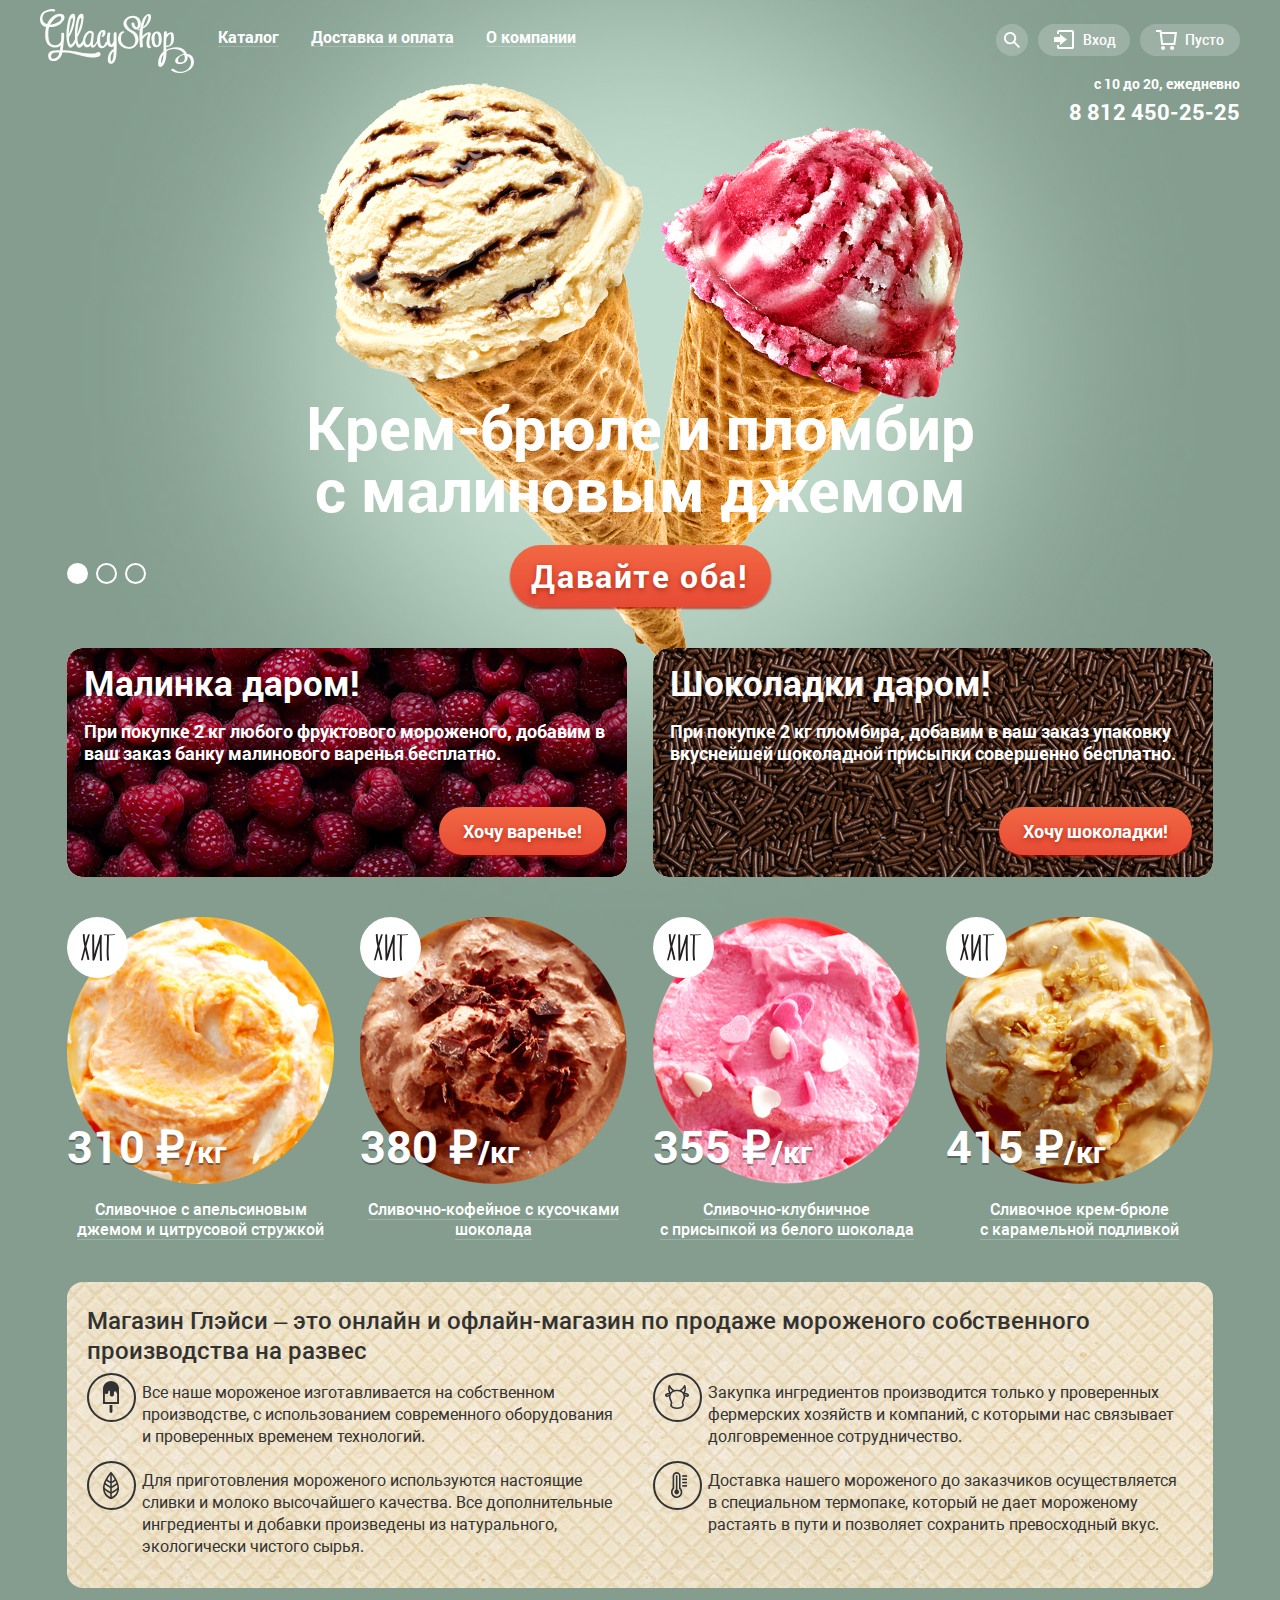
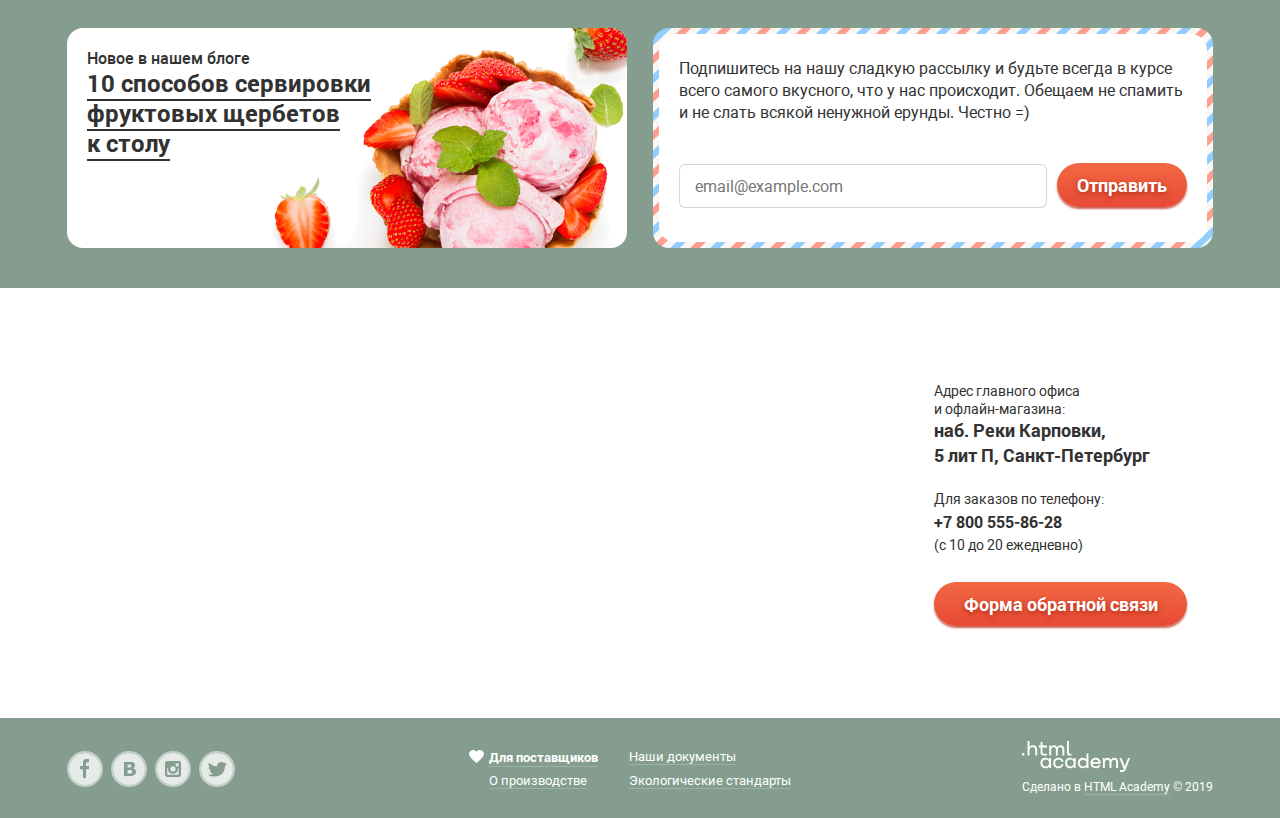
==== commit 5c9c2b9d: "добавил слайда и формы обратной связи" ====
--- a/index.html
+++ b/index.html
@@ -11,8 +11,8 @@
 
   <body class="page-body">
     <div class="site-wrapper site-wrapper-1">
-      <div class="container">
-        <header class="main-header">
+      <!--<div class="container">-->
+        <header class="main-header container">
           <div class="site-navigation">
             <nav class="nav">
               <a class="logo-link">
@@ -85,29 +85,29 @@
           <p class="header-worktime">с 10 до 20, ежедневно</p>
           <p class="header-phone"><a href="tel:88124502525" class="header-phone_link">8 812 450-25-25</a></p>
         </header>
-      </div>
+      <!--</div>-->
         <main>
           <div class="container">
             <section class="slider">
               <h2 class="visually-hidden">Слайдер товаров</h2>
               <ul class="slider-list">
-                <li class="slider-list_item slide slide-current">
+                <li class="slider-list_item slide-1 slide-current">
                   <h3>Крем-брюле и пломбир с&nbsp;малиновым джемом</h3>
                   <a href="#" class="btn btn-choise">Давайте оба!</a>
                 </li>
-                <li class="slider-list_item slide">
+                <li class="slider-list_item slide-2 ">
                   <h3>Шоколадный пломбир и&nbsp;лимонный сорбет</h3>
                   <a href="#" class="btn btn-choise">Давайте оба!</a>
                 </li>
-                <li class="slider-list_item slide">
+                <li class="slider-list_item slide-3">
                   <h3>Пломбир с помадкой и&nbsp;клубничный щербет</h3>
                   <a href="#" class="btn btn-choise">Давайте оба!</a>
                 </li>
               </ul>
               <div class="slider_controls">
-                <button type="button" class="button-slide button-slide_current" aria-label="Первый слайд"></button>
-                <button type="button" class="button-slide" aria-label="Второй слайд"></button>
-                <button type="button" class="button-slide" aria-label="Третий слайд"></button>
+                <button type="button" class="button-slide button-slide_1 button-slide_current" aria-label="Первый слайд"></button>
+                <button type="button" class="button-slide button-slide_2" aria-label="Второй слайд"></button>
+                <button type="button" class="button-slide button-slide_3" aria-label="Третий слайд"></button>
               </div>
             </section>
             <section class="extra">
@@ -231,14 +231,14 @@
               </div>
               <iframe src="https://yandex.ru/map-widget/v1/?um=constructor%3A23b82a556f74aa21f55468405704962cda9c38914519eb89e6a4741c90abecb7&amp;source=constructor" width="100%" height="400"></iframe>
             </div>
-            <div class="multyplay-layer multyplay-layer_show"></div>
-            <section class="feedback feedback_show">
+            <div class="multyplay-layer"></div>
+            <section class="feedback">
               <h4>Мы обязательно вам ответим!</h4>
               <button type="button" class="feedeback_close-btn"></button>
               <form action="https://echo.htmlacademy.ru/" class="feedback-form" method="POST">
                 <input type="text" class="input-field feedback_input-name" name="feedback-name" placeholder="Ваше имя:" required>
                 <input type="email" class="input-field feedback_input-name" name="feedback-email" placeholder="Ваш e-mail:" required>
-                <textarea name="feedback-text" class="feedback-text" required>В свободной форме</textarea>
+                <textarea name="feedback-text" class="feedback-text" placeholder="В свободной форме" required></textarea>
                 <button type="submit" class="btn feedback-btn">Отправить</button>
               </form>
             </section>
@@ -320,5 +320,7 @@
           </section>
         </footer>
       </div>
+      <script src="js/feedbackForm.js"></script>
+      <script src="js/slider.js"></script>
   </body>
 </html>
--- a/css/style.css
+++ b/css/style.css
@@ -196,6 +196,7 @@
   border-radius: 4px;
   background-color: var(--basic-white);
   display: none;
+  z-index: 1;
 }
 
 .nav-list_item-catalog:hover .dropdown_list,
@@ -413,17 +414,18 @@
   padding: 0;
 }
 
-.slide {
+.slider-list_item {
   display: none;
 }
 
+.slide-1, .slide-2, .slide-3 {
+  margin-top: 262px;
+}
+
 .slide-current {
   display: block;
 }
 
-.slider-list_item {
-  margin-top: 262px;
-}
 
 .slider-list_item h3 {
   text-align: center;
@@ -833,7 +835,7 @@
   margin-right: 6px;
   font-size: 16px;
   font-weight: 400;
-  color: var(--popup-input-txt);
+  color: var(--dark-gray);
 }
 
 .input-field:focus,
@@ -1051,6 +1053,7 @@
   border-radius: 4px;
   border: 1px solid var(--popup-input-border);
   padding: 15px;
+  font-weight: 700;
 }
 
 .search-input::placeholder,
@@ -1094,6 +1097,7 @@
   border-radius: 4px;
   padding: 14px 14px;
   margin-bottom: 20px;
+  font-weight: 700;
 }
 
 .login-btn {
@@ -1130,8 +1134,9 @@
   left:0;
   width: 100%;
   height: 100%;
-  background-color: var(--transparent-gray30);
+  background-color: rgba(0,0,0,.7);/*var(--transparent-gray30);*/
   z-index: 400;
+  display: none;
 }
 
 .feedback {
@@ -1147,16 +1152,16 @@
   transform: translate(-50%, -50%);
   border-radius: 6px;
   z-index: 500;
-  display: block;
+  display: none;
 
 }
 
 .feedback_show {
-  display: none;
+  display: block;
 }
 
 .multyplay-layer_show {
-  display: none;
+  display: block;
 }
 
 .feedback h4 {
@@ -1175,6 +1180,7 @@
   background-color: transparent;
   border: none;
   outline: none;
+  cursor: pointer;
 }
 
 .feedeback_close-btn::before,
@@ -1223,7 +1229,7 @@
   border-radius: 4px;
   font-size: 16px;
   font-weight: 400;
-  color: var(--popup-input-txt);
+  color: var(--dark-gray);
   margin-bottom: 20px;
 }
 
@@ -1410,6 +1416,10 @@
   text-decoration: none;
   font: inherit;
   color: var(--basic-white);
+}
+
+.breadcrumbs_list-link--current {
+  cursor: default;
 }
 
 h1 {
@@ -1559,6 +1569,7 @@
   list-style: none;
   margin: 0;
   padding: 0px 19px 0px 49px;
+
 }
 
 .filters-block_wrapper-fat li,
@@ -1652,6 +1663,14 @@
   display: block;
 }
 
+.label-checkbox {
+  cursor: pointer;
+}
+
+.input-additive:disabled + .label-checkbox {
+  cursor: default;
+}
+
 .label-checkbox::before,
 .label-checkbox::after {
   content: "";
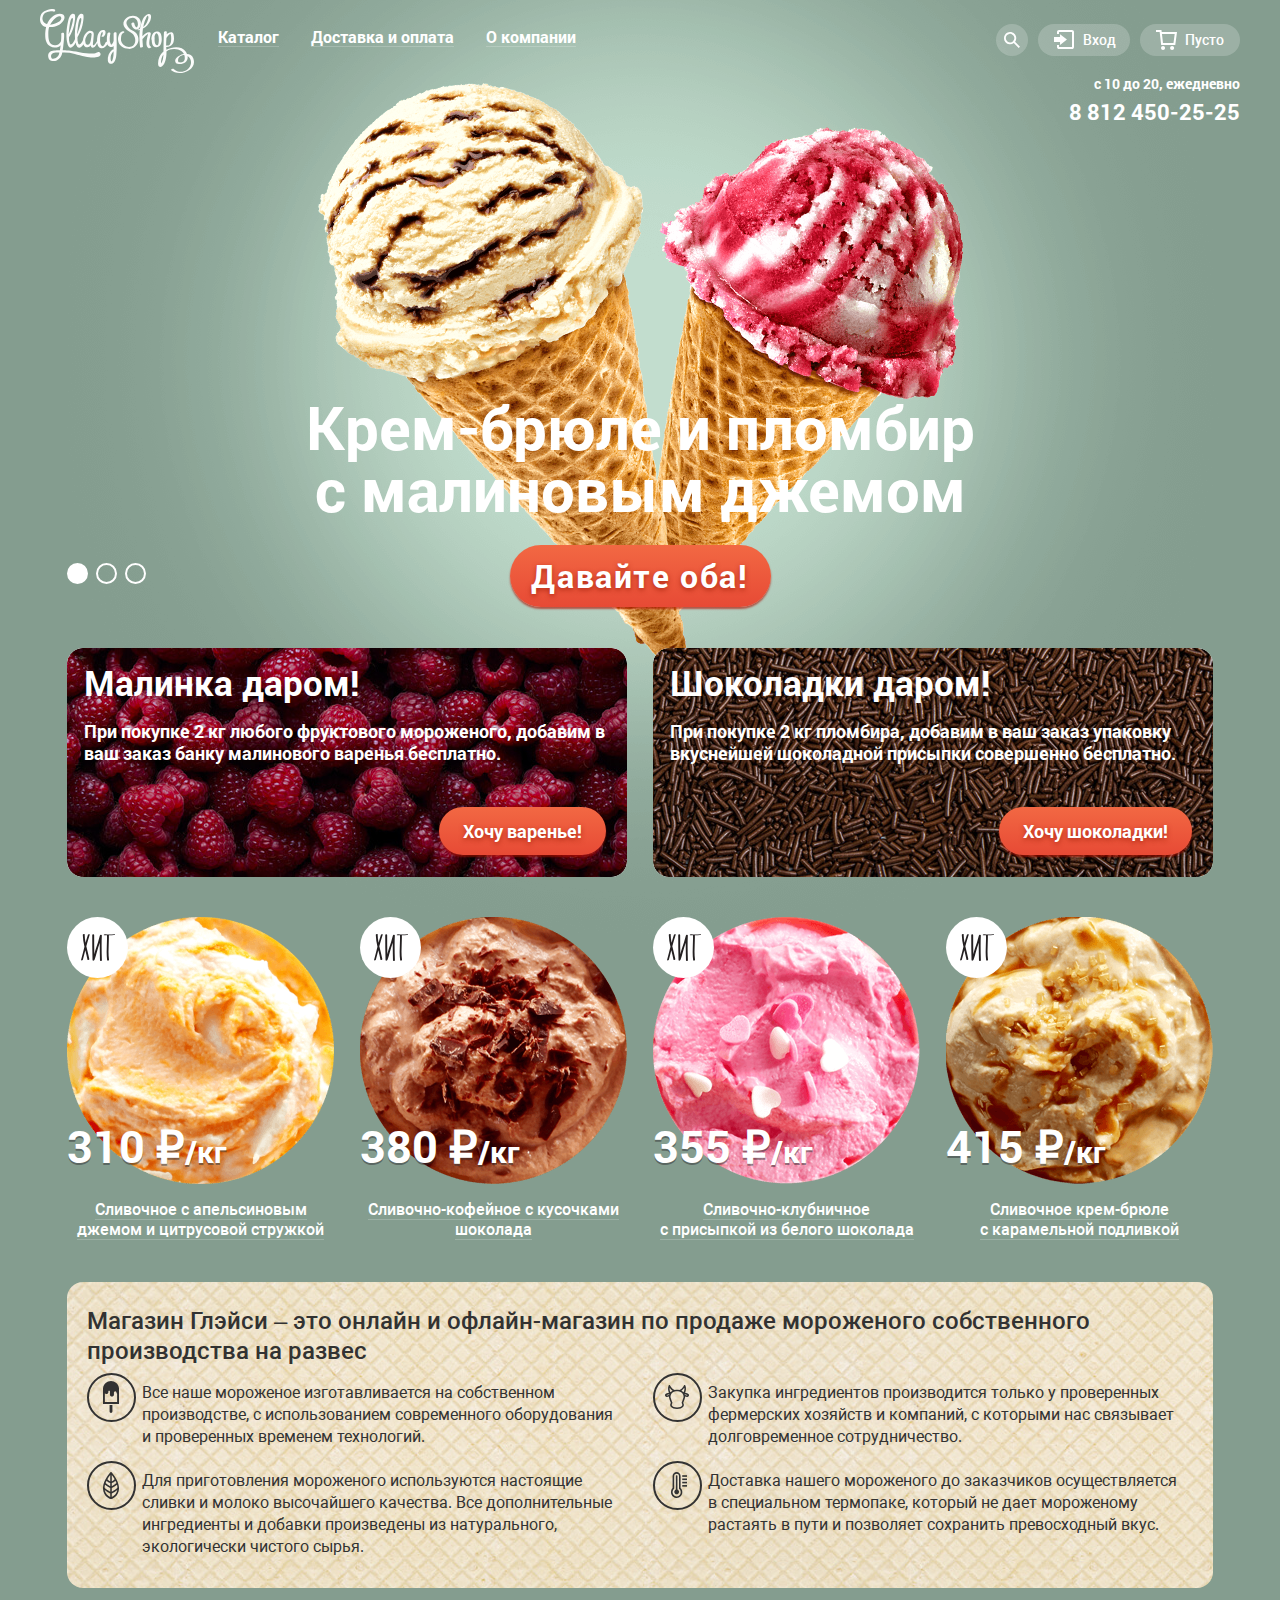
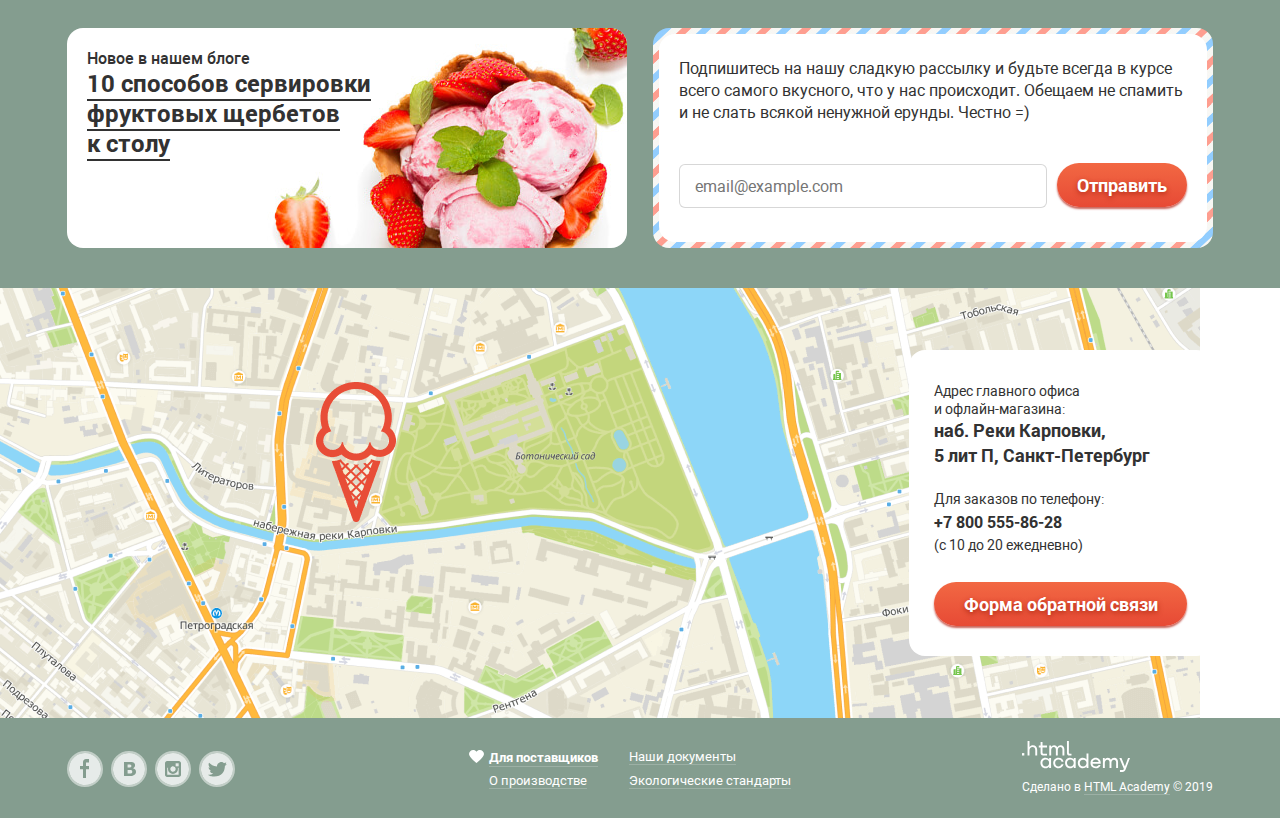
==== commit 40dd5f37: "добавил кастомный маркер на карту" ====
--- a/index.html
+++ b/index.html
@@ -5,7 +5,8 @@
     <link rel="stylesheet" href="css/normalize.css">
     <link rel="stylesheet" href="css/style.css">
     <link rel="icon" href="favicon.ico">
-    <link href="https://fonts.googleapis.com/css2?family=Roboto:wght@400;500;700&display=swap" rel="stylesheet">
+    <!--<link href="https://fonts.googleapis.com/css2?family=Roboto:wght@400;500;700&display=swap" rel="stylesheet">-->
+    <script src="https://api-maps.yandex.ru/2.1/?lang=ru_RU&amp;apikey=e3d84fc2-05d4-40a2-bc88-77863b12a1cf"></script>
     <title>Глейси: HTML Academy: </title>
   </head>
 
@@ -27,27 +28,27 @@
               </a>
               <ul class="nav-list">
                 <li class="nav-list_item nav-list_item-catalog">
-                  <a href="#" class="nav-list_link nav-list_link--cat">Каталог</a>
+                  <a href="blank.html" class="nav-list_link nav-list_link--cat">Каталог</a>
                   <ul class="dropdown_list">
                     <li><p class="new-prod">Новинки</p></li>
                     <li class="dropdown-list_item"><a class="dropdown_link" href="catalog.html" target="_blank">Сливочное</a></li>
-                    <li class="dropdown-list_item"><a class="dropdown_link" href="#">Щербеты</a></li>
-                    <li class="dropdown-list_item"><a class="dropdown_link" href="#">Фруктовый лед</a></li>
-                    <li class="dropdown-list_item"><a class="dropdown_link" href="#">Мелорин</a></li>
+                    <li class="dropdown-list_item"><a class="dropdown_link" href="blank.html">Щербеты</a></li>
+                    <li class="dropdown-list_item"><a class="dropdown_link" href="blank.html">Фруктовый лед</a></li>
+                    <li class="dropdown-list_item"><a class="dropdown_link" href="blank.html">Мелорин</a></li>
                   </ul>
                 </li>
                 <li class="nav-list_item">
-                  <a href="#"  class="nav-list_link">Доставка и оплата</a>
+                  <a href="blank.html"  class="nav-list_link">Доставка и оплата</a>
                 </li>
                 <li class="nav-list_item">
-                  <a href="#" class="nav-list_link">О компании</a>
+                  <a href="blank.html" class="nav-list_link">О компании</a>
                 </li>
               </ul>
             </nav>
             <section class="general-links">
               <h2 class="visually-hidden">Общие элементы управления</h2>
-              <section class="search" tabindex="0">
-                <h3 class="visually-hidden">Окно поиска</h2>
+              <section class="search">
+                <h3 class="visually-hidden">Окно поиска</h3>
                 <div class="search_popup search_popup-show">
                   <form  action="https://echo.htmlacademy.ru/" class="search-form" method="get" name="search-form">
                     <input type="search" class="search-input" placeholder="Крем-брюле">
@@ -56,7 +57,7 @@
               </section>
               <section class="login-wrapper"  tabindex="0">
                 <h3 class="visually-hidden">Вход на сайт</h3>
-                <a href="#" class="login-wrapper_link">
+                <a href="blank.html" class="login-wrapper_link">
                   <span class="general-btn_name">Вход</span>
                 </a>
                 <div class="login_window login_window-show">
@@ -66,17 +67,17 @@
                     <div class="login-controls_wrapper">
                       <button class="btn login-btn" type="submit">Войти</button>
                       <div class="login-controls_links">
-                        <a href="#" class="login-controls_link login-controls_link--forgot-pass">Забыли пароль?</a>
-                        <a href="#" class="login-controls_link login-controls_link--new-user">Новая регистрация</a>
+                        <a href="blank.html" class="login-controls_link login-controls_link--forgot-pass">Забыли пароль?</a>
+                        <a href="blank.html" class="login-controls_link login-controls_link--new-user">Новая регистрация</a>
                       </div>
                     </div>
                   </form>
                 </div>
               </section>
               <section>
-                <a href="#" class="cart-link cart-link_empty">
-                  <span class="visually-hidden">Корзина</span>
-                  <span class="general-btn_name"  tabindex="0">Пусто</span>
+                <h3 class="visually-hidden">Корзина</h3>
+                <a href="blank.html" class="cart-link cart-link_empty">
+                  <span class="general-btn_name">Пусто</span>
                 </a>
               </section>
             </section>
@@ -93,15 +94,15 @@
               <ul class="slider-list">
                 <li class="slider-list_item slide-1 slide-current">
                   <h3>Крем-брюле и пломбир с&nbsp;малиновым джемом</h3>
-                  <a href="#" class="btn btn-choise">Давайте оба!</a>
+                  <a href="blank.html" class="btn btn-choise">Давайте оба!</a>
                 </li>
                 <li class="slider-list_item slide-2 ">
                   <h3>Шоколадный пломбир и&nbsp;лимонный сорбет</h3>
-                  <a href="#" class="btn btn-choise">Давайте оба!</a>
+                  <a href="blank.html" class="btn btn-choise">Давайте оба!</a>
                 </li>
                 <li class="slider-list_item slide-3">
                   <h3>Пломбир с помадкой и&nbsp;клубничный щербет</h3>
-                  <a href="#" class="btn btn-choise">Давайте оба!</a>
+                  <a href="blank.html" class="btn btn-choise">Давайте оба!</a>
                 </li>
               </ul>
               <div class="slider_controls">
@@ -130,35 +131,35 @@
               <ul class="bestsellers-list">
                 <li class="bestsellers-list_item  hit-1">
                   <div class="bestsellers-list_item-card">
-                    <a href="#" class="btn bestsellers-btn">Быстрый просмотр</a>
+                    <a href="blank.html" class="btn bestsellers-btn">Быстрый просмотр</a>
                   </div>
-                  <img src="img/hit_1.png" alt="" width="267" height="267" class="bestsellers-list_img">
+                  <img src="img/hit_1.png" alt="хит1" width="267" height="267" class="bestsellers-list_img">
                   <p class="bestsellers-list_item--price">310&nbsp;&#8381;<span class="bestsellers-list_item--weight">/кг</span>
-                  <p class="bestsellers-list_description"><a href="#" class="bestsellers-list_description--link">Сливочное с апельсиновым джемом и цитрусовой стружкой</a></p>
+                  <p class="bestsellers-list_description"><a href="blank.html" class="bestsellers-list_description--link">Сливочное с апельсиновым джемом и цитрусовой стружкой</a></p>
                 </li>
                 <li class="bestsellers-list_item hit-2">
                   <div class="bestsellers-list_item-card">
-                    <a href="#" class="btn bestsellers-btn">Быстрый просмотр</a>
+                    <a href="blank.html" class="btn bestsellers-btn">Быстрый просмотр</a>
                   </div>
-                  <img src="img/hit_2.png" alt="" width="267" height="267" class="bestsellers-list_img">
+                  <img src="img/hit_2.png" alt="хит2" width="267" height="267" class="bestsellers-list_img">
                   <p class="bestsellers-list_item--price">380 &#8381;<span class="bestsellers-list_item--weight">/кг</span>
-                  <p class="bestsellers-list_description"><a href="#" class="bestsellers-list_description--link">Сливочно-кофейное с кусочками шоколада</a></p>
+                  <p class="bestsellers-list_description"><a href="blank.html" class="bestsellers-list_description--link">Сливочно-кофейное с кусочками шоколада</a></p>
                 </li>
                 <li class="bestsellers-list_item hit-3">
                   <div class="bestsellers-list_item-card">
-                    <a href="#" class="btn bestsellers-btn">Быстрый просмотр</a>
+                    <a href="blank.html" class="btn bestsellers-btn">Быстрый просмотр</a>
                   </div>
-                  <img src="img/hit_3.png" alt="" width="267" height="267" class="bestsellers-list_img">
+                  <img src="img/hit_3.png" alt="хит3" width="267" height="267" class="bestsellers-list_img">
                   <p class="bestsellers-list_item--price">355 &#8381;<span Class="bestsellers-list_item--weight">/кг</span>
-                  <p class="bestsellers-list_description"><a href="#" class="bestsellers-list_description--link">Сливочно-клубничное<br>с&nbsp;присыпкой из белого шоколада</a></p>
+                  <p class="bestsellers-list_description"><a href="blank.html" class="bestsellers-list_description--link">Сливочно-клубничное<br>с&nbsp;присыпкой из белого шоколада</a></p>
                 </li>
                 <li class="bestsellers-list_item hit-4">
                   <div class="bestsellers-list_item-card">
-                    <a href="#" class="btn bestsellers-btn">Быстрый просмотр</a>
+                    <a href="blank.html" class="btn bestsellers-btn">Быстрый просмотр</a>
                   </div>
-                  <img src="img/hit_4.png" alt="" width="267" height="267" class="bestsellers-list_img">
+                  <img src="img/hit_4.png" alt="хит4" width="267" height="267" class="bestsellers-list_img">
                   <p class="bestsellers-list_item--price">415 &#8381;<span Class="bestsellers-list_item--weight">/кг</span>
-                  <p class="bestsellers-list_description"><a href="#" class="bestsellers-list_description--link">Сливочное крем-брюле с&nbsp;карамельной подливкой</a></p>
+                  <p class="bestsellers-list_description"><a href="blank.html" class="bestsellers-list_description--link">Сливочное крем-брюле с&nbsp;карамельной подливкой</a></p>
                 </li>
               </ul>
             </section>
@@ -188,7 +189,7 @@
                 <article class="blog">
                   <h3 class="visually-hidden">Блог</h3>
                   <p class="blog_titel">Новое в нашем блоге</p>
-                  <a href="#" class="blog_link"><span class="blog_news">10 способов сервировки<br> фруктовых щербетов<br>к столу</span></a>
+                  <a href="blank.html" class="blog_link"><span class="blog_news">10 способов сервировки<br> фруктовых щербетов<br>к столу</span></a>
                 </article>
                   <form action="https://echo.htmlacademy.ru/" method="POST" class="subscribe-form">
                     <div class="subscribe-form_inner">
@@ -202,19 +203,6 @@
               </div>
             </section>
           </div>
-          <!--<section class="contacts">
-            <h2 class="visually-hidden">Котакты</h2>
-            <div class="map-wrapper">
-              <div class="contacts_wrapper">
-                <p class="contacts_address">Адрес главного офиса<br>и офлайн-магазина:</p>
-                <p class="contacts_address--value">ул. Большая Конюшенная,<br>19/8, Санкт-Петербург</p>
-                <p class="contacts_phone">Для заказов по телефону:</p>
-                <a class="contacts_phone--link" href="tel:88124502525">8 812 450-25-25</a>
-                <p class="contacts_phone contacts_working-time">(с 10 до 20 ежедневно)</p>
-                <a href="#" class="btn relation-btn">Форма обратной связи</a>
-              </div>
-            </div>
-          </section>-->
           <section class="contacts">
             <h2 class="visually-hidden">Котакты</h2>
             <div class="map-wrapper">
@@ -226,19 +214,21 @@
                     <p class="contacts_phone">Для заказов по телефону:</p>
                     <a class="contacts_phone--link" href="tel:88124502525">+7 800 555-86-28</a>
                     <p class="contacts_phone contacts_working-time">(с 10 до 20 ежедневно)</p>
-                    <a href="#" class="btn relation-btn">Форма обратной связи</a>
+                    <a href="blank.html" class="btn relation-btn">Форма обратной связи</a>
                 </div>
               </div>
-              <iframe src="https://yandex.ru/map-widget/v1/?um=constructor%3A23b82a556f74aa21f55468405704962cda9c38914519eb89e6a4741c90abecb7&amp;source=constructor" width="100%" height="400"></iframe>
+              <div class="yndex-map" id="map"></div>
+              <!--<script type="text/javascript" charset="utf-8" async src="https://api-maps.yandex.ru/services/constructor/1.0/js/?um=constructor%3A23b82a556f74aa21f55468405704962cda9c38914519eb89e6a4741c90abecb7&amp;width=100%25&amp;height=100%&amp;lang=ru_RU&amp;scroll=false"></script>-->
+              <!--<iframe src="https://yandex.ru/map-widget/v1/?um=constructor%3A23b82a556f74aa21f55468405704962cda9c38914519eb89e6a4741c90abecb7&amp;source=constructor" width="4000px" height="400"></iframe>-->
             </div>
             <div class="multyplay-layer"></div>
             <section class="feedback">
               <h4>Мы обязательно вам ответим!</h4>
               <button type="button" class="feedeback_close-btn"></button>
               <form action="https://echo.htmlacademy.ru/" class="feedback-form" method="POST">
-                <input type="text" class="input-field feedback_input-name" name="feedback-name" placeholder="Ваше имя:" required>
-                <input type="email" class="input-field feedback_input-name" name="feedback-email" placeholder="Ваш e-mail:" required>
-                <textarea name="feedback-text" class="feedback-text" placeholder="В свободной форме" required></textarea>
+                <input type="text" class="input-field feedback_input-name" name="feedback-name" placeholder="Ваше имя:">
+                <input type="email" class="input-field feedback_input-name" name="feedback-email" placeholder="Ваш e-mail:">
+                <textarea name="feedback-text" class="feedback-text" placeholder="В свободной форме"></textarea>
                 <button type="submit" class="btn feedback-btn">Отправить</button>
               </form>
             </section>
@@ -249,7 +239,7 @@
             <h2 class="visually-hidden">Мы в социальных сетях</h2>
             <ul class="social-list">
               <li class="social-list_item">
-                <a href="#"  class="social-list_link">
+                <a href="blank.html"  class="social-list_link">
                   <svg width="36" height="36" viewBox="0 0 36 36" fill="none" xmlns="http://www.w3.org/2000/svg">
                     <path d="M18 35C27.3888 35 35 27.3888 35 18C35 8.61116 27.3888 1 18 1C8.61116 1 1 8.61116 1 18C1 27.3888 8.61116 35 18 35Z" stroke="white" stroke-opacity="0.5" stroke-width="2"/>
                     <path d="M18 2C14.8355 2 11.7421 2.93838 9.11088 4.69649C6.4797 6.45459 4.42894 8.95345 3.21793 11.8771C2.00693 14.8007 1.69008 18.0177 2.30744 21.1214C2.92481 24.2251 4.44866 27.0761 6.6863 29.3137C8.92394 31.5513 11.7749 33.0752 14.8786 33.6926C17.9823 34.3099 21.1993 33.9931 24.1229 32.7821C27.0466 31.5711 29.5454 29.5203 31.3035 26.8891C33.0616 24.2579 34 21.1645 34 18C34 13.7565 32.3143 9.68687 29.3137 6.68629C26.3131 3.68571 22.2435 2 18 2ZM22.06 11.45H19V14.9H22V18.34H19V27H16V18.34H13V14.9H16V11.45C15.9449 10.5957 16.2291 9.75426 16.7908 9.1083C17.3525 8.46234 18.1464 8.06407 19 8H22V11.45H22.06Z" fill="white" fill-opacity="0.8"/>
@@ -257,7 +247,7 @@
                 </a>
               </li>
               <li class="social-list_item">
-                <a href="#" class="social-list_link">
+                <a href="blank.html" class="social-list_link">
                   <svg width="36" height="36" viewBox="0 0 36 36" fill="none" xmlns="http://www.w3.org/2000/svg">
                     <path d="M18 35C27.3888 35 35 27.3888 35 18C35 8.61116 27.3888 1 18 1C8.61116 1 1 8.61116 1 18C1 27.3888 8.61116 35 18 35Z" stroke="white" stroke-opacity="0.5" stroke-width="2"/>
                     <path d="M18.64 16.49C18.9652 16.4904 19.2875 16.4293 19.59 16.31C19.8645 16.2077 20.0922 16.0085 20.23 15.75C20.3343 15.4964 20.3854 15.2241 20.38 14.95C20.376 14.7057 20.3143 14.4659 20.2 14.25C20.0714 14.0066 19.8523 13.8235 19.59 13.74C19.2687 13.627 18.9306 13.5695 18.59 13.57H16.59V16.57H17.16C17.75 16.52 18.24 16.51 18.64 16.49Z" fill="white" fill-opacity="0.8"/>
@@ -267,7 +257,7 @@
                 </a>
               </li>
               <li class="social-list_item">
-                <a href="#" class="social-list_link instagram">
+                <a href="blank.html" class="social-list_link instagram">
                   <svg width="36" height="36" viewBox="0 0 36 36" fill="none" xmlns="http://www.w3.org/2000/svg">
                     <path d="M18 35C27.3888 35 35 27.3888 35 18C35 8.61116 27.3888 1 18 1C8.61116 1 1 8.61116 1 18C1 27.3888 8.61116 35 18 35Z" stroke="white" stroke-opacity="0.5" stroke-width="2"/>
                     <path d="M22.92 18C22.92 19.3155 22.3974 20.5771 21.4673 21.5072C20.5371 22.4374 19.2755 22.96 17.96 22.96C16.6445 22.96 15.3829 22.4374 14.4528 21.5072C13.5226 20.5771 13 19.3155 13 18C13.001 17.6158 13.048 17.233 13.14 16.86H12.24V23.7H23.64V16.86H22.74C22.8406 17.2325 22.901 17.6147 22.92 18Z" fill="white" fill-opacity="0.8"/>
@@ -278,7 +268,7 @@
                 </a>
               </li>
               <li class="social-list_item">
-                <a href="#" class="social-list_link">
+                <a href="social-list_link.html" class="social-list_link">
                   <svg width="36" height="36" viewBox="0 0 36 36" fill="none" xmlns="http://www.w3.org/2000/svg">
                     <path d="M18 35C27.3888 35 35 27.3888 35 18C35 8.61116 27.3888 1 18 1C8.61116 1 1 8.61116 1 18C1 27.3888 8.61116 35 18 35Z" stroke="white" stroke-opacity="0.5" stroke-width="2"/>
                     <path d="M18 2C14.8355 2 11.7421 2.93838 9.11088 4.69649C6.4797 6.45459 4.42894 8.95345 3.21793 11.8771C2.00693 14.8007 1.69008 18.0177 2.30744 21.1214C2.92481 24.2251 4.44866 27.0761 6.6863 29.3137C8.92394 31.5513 11.7749 33.0752 14.8786 33.6926C17.9823 34.3099 21.1993 33.9931 24.1229 32.7821C27.0466 31.5711 29.5454 29.5203 31.3035 26.8891C33.0616 24.2579 34 21.1645 34 18C34 13.7565 32.3143 9.68687 29.3137 6.68629C26.3131 3.68571 22.2435 2 18 2ZM25.94 14.81C25.69 21.33 22.48 25.64 14.94 25.51H14.46C14.01 25.51 9.91001 25.07 9.11001 23.69C10.8989 23.9555 12.7228 23.5494 14.23 22.55C13.18 22.26 11.31 22.09 10.98 19.7C11.3928 19.8642 11.8441 19.9058 12.28 19.82C11 19 9.53001 18.3 9.61001 16.17C10.028 16.4893 10.5445 16.652 11.07 16.63C10.3 16.4 8.92001 13.39 10.07 11.85C12.07 13.64 14.14 15.33 17.87 15.49C18.1 13.28 19.11 11.79 21.04 11.17C21.7375 10.9333 22.4908 10.9157 23.1986 11.1195C23.9065 11.3232 24.5351 11.7387 25 12.31C25.74 12.08 26.45 11.84 27.19 11.62C27.1758 11.9571 27.0846 12.2865 26.9234 12.5829C26.7622 12.8793 26.5353 13.1349 26.26 13.33C26.5167 13.3601 26.7768 13.3336 27.0221 13.2524C27.2674 13.1712 27.492 13.0372 27.68 12.86C27.5628 13.2985 27.3443 13.7034 27.0421 14.0421C26.7399 14.3808 26.3624 14.6438 25.94 14.81Z" fill="white" fill-opacity="0.8"/>
@@ -290,10 +280,10 @@
           <section class="aboutus">
             <h2 class="visually-hidden">О нас</h2>
             <ul class="aboutus-list">
-              <li class="aboutus-list_item"><a href="#" class="aboutus_link aboutus_link--provider">Для поставщиков</a></li>
-              <li class="aboutus-list_item"><a href="#" class="aboutus_link">Наши документы</a></li>
-              <li class="aboutus-list_item"><a href="#" class="aboutus_link">О производстве</a></li>
-              <li class="aboutus-list_item"><a href="#" class="aboutus_link">Экологические стандарты</a></li>
+              <li class="aboutus-list_item"><a href="blank.html" class="aboutus_link aboutus_link--provider">Для поставщиков</a></li>
+              <li class="aboutus-list_item"><a href="blank.html" class="aboutus_link">Наши документы</a></li>
+              <li class="aboutus-list_item"><a href="blank.html" class="aboutus_link">О производстве</a></li>
+              <li class="aboutus-list_item"><a href="blank.html" class="aboutus_link">Экологические стандарты</a></li>
             </ul>
           </section>
           <section class="copyright">
@@ -320,6 +310,7 @@
           </section>
         </footer>
       </div>
+      <script src="js/icon_customImage.js"></script>
       <script src="js/feedbackForm.js"></script>
       <script src="js/slider.js"></script>
   </body>
--- a/css/style.css
+++ b/css/style.css
@@ -862,7 +862,8 @@
   height: 430px;
   background-color: var(--basic-white);
   position: relative;
-
+  background-image: url("../img/map.png");
+  background-repeat: no-repeat;
   z-index: 1;
 }
 
@@ -1158,7 +1159,35 @@
 
 .feedback_show {
   display: block;
-}
+  animation-name: spread;
+  animation-duration: .5s;
+}
+
+@keyframes spread {
+
+  0%  {left:-10%; opacity: .3;};
+  50%  {left:25%;opacity: .6;};
+  100% {left:50%; opacity: 1;};
+
+}
+
+.feedback_error {
+  animation-name: shake;
+  animation-duration: .2s;
+}
+
+@keyframes shake {
+  /*0%, 100% {top:50%; left:50%; transform:translateX(0);}
+  10%, 30%, 50%, 70%, 90% {transform:translateX(-10px);}
+  20%, 40%, 60%, 80% {transform:translateX(10px);}*/
+  0%, 100% {left:50%;}
+  10%, 30%, 50%, 70%, 90% {left:49%;}
+  20%, 40%, 60%, 80% {left:51%;}
+}
+
+
+
+
 
 .multyplay-layer_show {
   display: block;
@@ -1805,4 +1834,9 @@
   fill: var(--transparent-white20);
 }
 
-
+.yndex-map {
+  height: 100%;
+  width: 100%;
+}
+
+
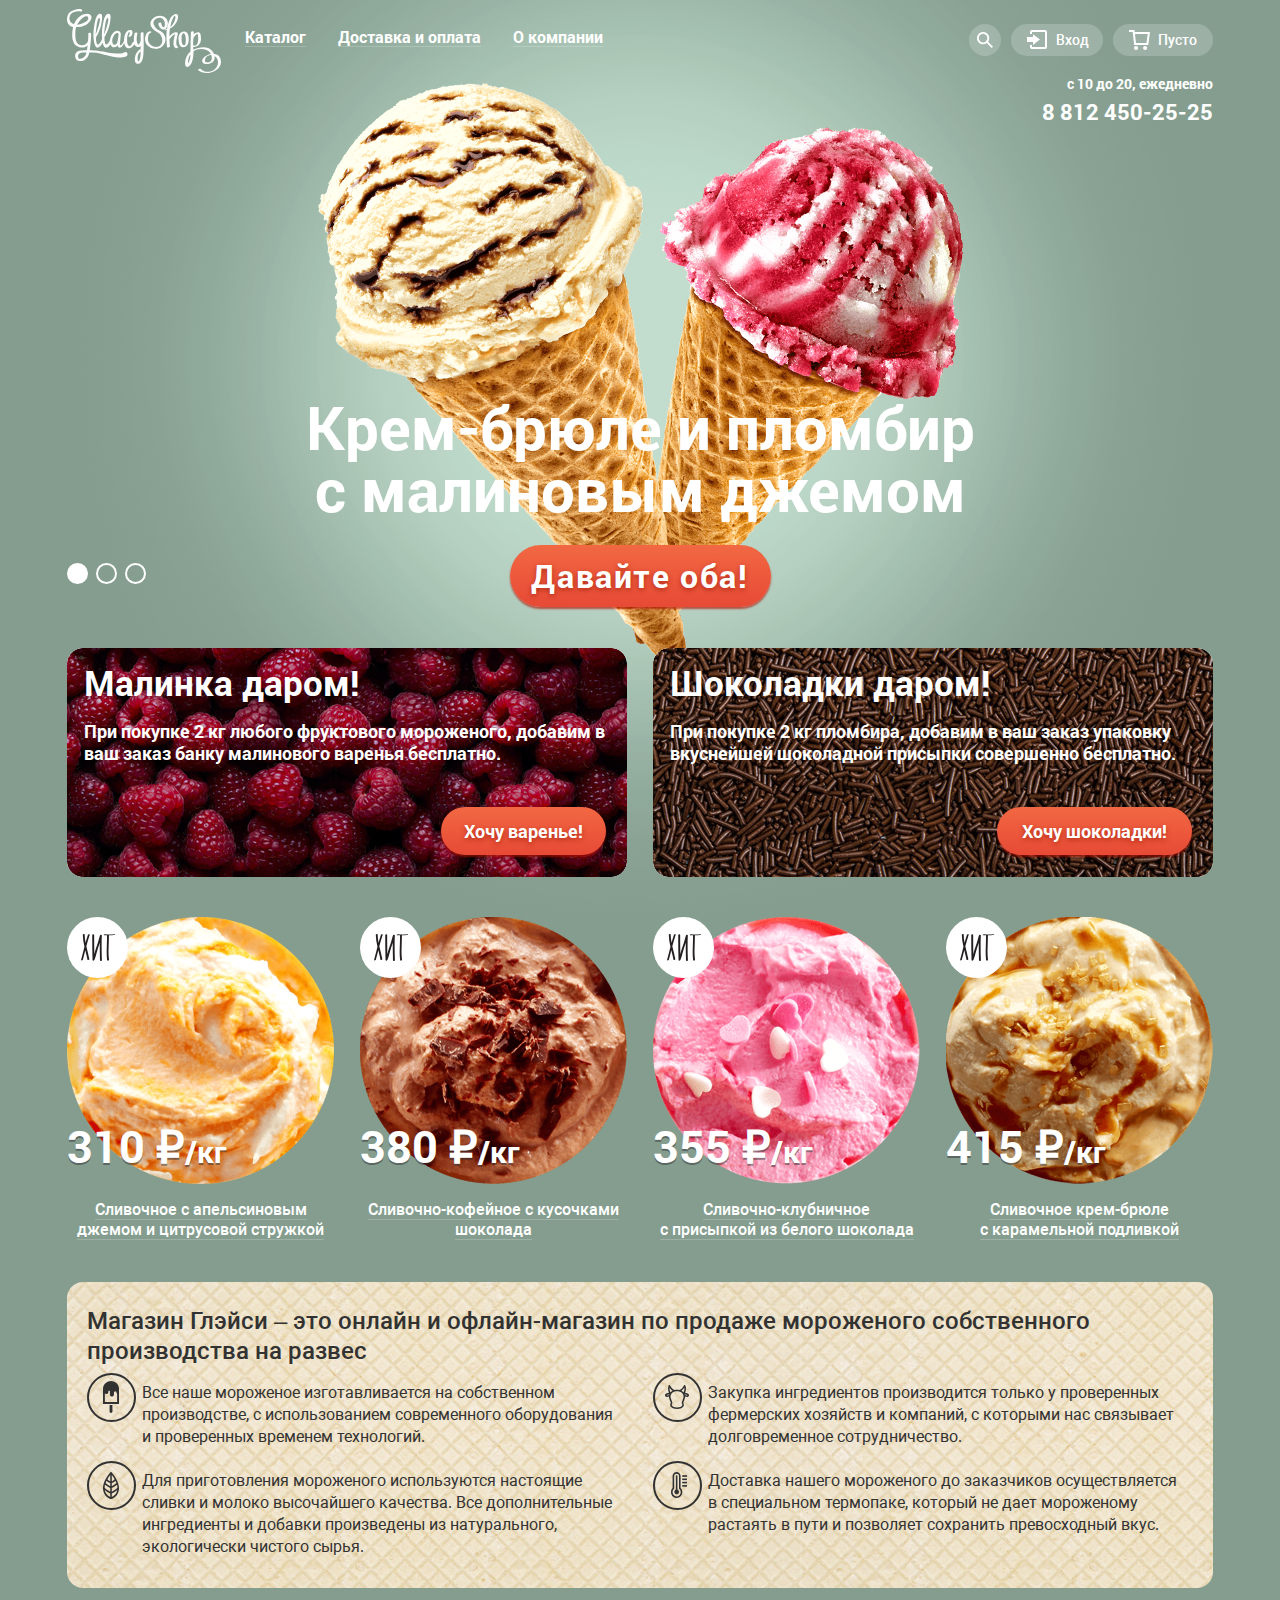
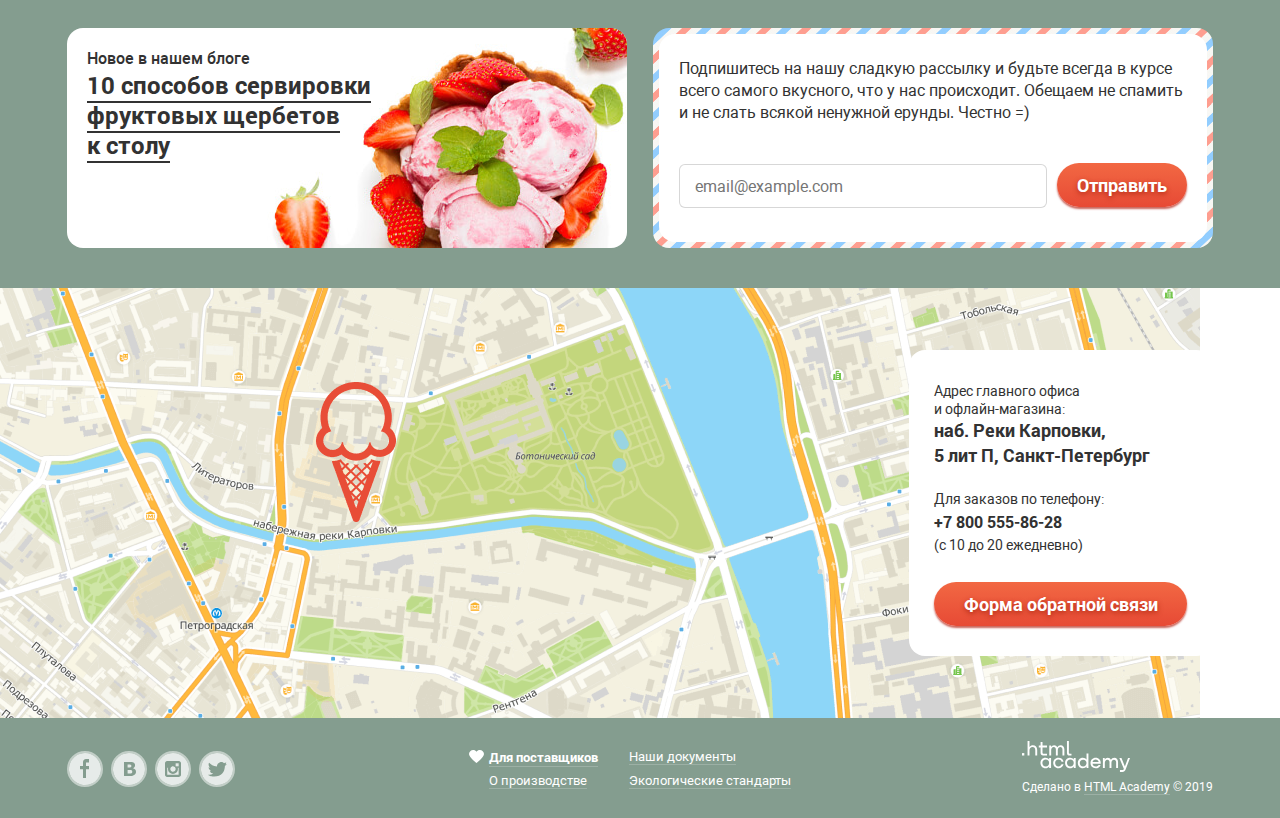
==== commit c9f8e6d4: "заменил  2 кнопки на ссылки. вес все правки" ====
--- a/index.html
+++ b/index.html
@@ -3,7 +3,7 @@
   <head>
     <meta charset="utf-8">
     <link rel="stylesheet" href="css/normalize.css">
-    <link rel="stylesheet" href="css/style.css">
+    <link rel="stylesheet" href="css/style_min.css">
     <link rel="icon" href="favicon.ico">
     <!--<link href="https://fonts.googleapis.com/css2?family=Roboto:wght@400;500;700&display=swap" rel="stylesheet">-->
     <script src="https://api-maps.yandex.ru/2.1/?lang=ru_RU&amp;apikey=e3d84fc2-05d4-40a2-bc88-77863b12a1cf"></script>
@@ -12,7 +12,7 @@
 
   <body class="page-body">
     <div class="site-wrapper site-wrapper-1">
-      <!--<div class="container">-->
+      <div class="container">
         <header class="main-header container">
           <div class="site-navigation">
             <nav class="nav">
@@ -86,7 +86,7 @@
           <p class="header-worktime">с 10 до 20, ежедневно</p>
           <p class="header-phone"><a href="tel:88124502525" class="header-phone_link">8 812 450-25-25</a></p>
         </header>
-      <!--</div>-->
+      </div>
         <main>
           <div class="container">
             <section class="slider">
@@ -117,12 +117,12 @@
                 <li class="extra-list_item bonus-1">
                   <p class="extra-list_titel">Малинка даром!</p>
                   <p  class="extra-list_description">При покупке 2 кг любого фруктового мороженого, добавим в ваш заказ банку малинового варенья бесплатно.</p>
-                  <button class="btn btn-extra">Хочу варенье!</button>
+                  <a href="blank.html" class="btn btn-extra btn-extra_jam">Хочу варенье!</a>
                 </li>
                 <li class="extra-list_item bonus-2">
                   <p class="extra-list_titel">Шоколадки даром!</p>
                   <p class="extra-list_description">При покупке 2 кг пломбира, добавим в ваш заказ упаковку вкуснейшей шоколадной присыпки совершенно бесплатно.</p>
-                  <button class="btn btn-extra">Хочу шоколадки!</button>
+                  <a href="blank.html" class="btn btn-extra btn-extra_choco">Хочу шоколадки!</a>
                 </li>
               </ul>
             </section>
@@ -310,8 +310,8 @@
           </section>
         </footer>
       </div>
-      <script src="js/icon_customImage.js"></script>
-      <script src="js/feedbackForm.js"></script>
-      <script src="js/slider.js"></script>
+      <script src="js/icon_customImage_min.js"></script>
+      <script src="js/feedbackForm_min.js"></script>
+      <script src="js/slider_min.js"></script>
   </body>
 </html>
--- a/css/style_min.css
+++ b/css/style_min.css
@@ -0,0 +1 @@
+@-webkit-keyframes spread{0%{left:-10%;opacity:.3}}@keyframes spread{0%{left:-10%;opacity:.3}}@-webkit-keyframes shake{0%,to{left:50%}10%,30%,50%,70%,90%{left:49.5%}20%,40%,60%,80%{left:50.5%}}@keyframes shake{0%,to{left:50%}10%,30%,50%,70%,90%{left:49.5%}20%,40%,60%,80%{left:50.5%}}@font-face{font-family:"Roboto";src:local("Roboto"),url(../fonts/roboto.woff2) format("woff2"),url(../fonts/roboto.woff) format("woff");font-style:normal;font-weight:400}@font-face{font-family:"Roboto";src:local("Roboto-Medium"),url(../fonts/robotomedium.woff2) format("woff2"),url(../fonts/robotomedium.woff) format("woff");font-style:normal;font-weight:500}@font-face{font-family:"Roboto";src:local("Roboto-Bold"),url(../fonts/robotobold.woff2) format("woff2"),url(../fonts/robotobold.woff) format("woff");font-style:normal;font-weight:700}:root{--basic-black:#000000;--basic-white:#ffffff;--transparent-white20:rgba(255,255,255,0.2);--basic-red:#E84D37;--special-red:#D07058;--dark-gray:#323232;--neutral-gray:#ABABAB;--transparent-gray:rgba(178,178,178,0.52);--transparent-gray30:rgba(178,178,178,0.3);--special-beige:#f1e6d4;--special-green:#849D8F;--special-violett:#8996A6;--special-brown:#9D8B84;--special-pink:#FBDED7;--special-darkpink:#D07058;--special-lightpink:#FFBC9E;--special-maroon:#a3001b;--special_chocolate:#643e31;--popup-input-border:#d3d3d2;--popup-window:#F8F7F4;--popup-input-txt:#999999}.visually-hidden{position:absolute;width:1px;height:1px;margin:-1px;padding:0;overflow:hidden;border:0;clip:rect(0 0 0 0)}.page-body{font-family:"Roboto",Arial,sans-serif;font-size:16px;font-weight:700;color:var(--basic-white);margin:0;padding:0;min-height:100%;width:100%;min-width:768px;position:relative}.page-body img{max-width:100%;height:auto}.site-wrapper{background-repeat:no-repeat;background-position:top center;width:100%}.site-wrapper-1{background-color:var(--special-green);background-image:url(../img/slide_1.png)}.site-wrapper-2{background-color:var(--special-violett);background-image:url(../img/slide_2.png)}.site-wrapper-3{background-color:var(--special-brown);background-image:url(../img/slide_3.png)}.container{max-width:1200px;min-width:768px;padding:0;margin:0 auto;position:relative}.main-header{min-height:114px;padding:9px 27px}.site-navigation{-webkit-box-pack:justify;-ms-flex-pack:justify;justify-content:space-between}.nav,.site-navigation{display:-webkit-box;display:-ms-flexbox;display:flex}.logo-link{display:block;margin-right:10px}.nav-list{list-style:none;margin:0;padding:0;display:-webkit-box;display:-ms-flexbox;display:flex;-ms-flex-wrap:wrap;flex-wrap:wrap;-webkit-box-pack:center;-ms-flex-pack:center;justify-content:center;-webkit-box-align:center;-ms-flex-align:center;align-items:center}.nav-list_item{padding:0 0 10px}.nav-list_item:not(:last-child){margin-right:4px}.nav-list_link{display:block;margin:6px 14px;color:var(--basic-white);text-decoration:none;border-bottom:1px solid var(--transparent-white20)}.nav-list_item:focus .nav-list_link,.nav-list_item:hover .nav-list_link{color:var(--dark-gray);padding:6px 14px;margin:0;background-color:var(--basic-white);border-radius:26px}.nav-list_item-catalog{position:relative}.nav-list_link-current{margin:0;padding:6px 14px;background-color:var(--basic-red);border-radius:26px}.dropdown_list{list-style:none;margin:0;padding:0;position:absolute;min-width:143px;top:37px;left:-7px;border-radius:4px;background-color:var(--basic-white);display:none;z-index:1}.nav-list_item-catalog:focus .dropdown_list,.nav-list_item-catalog:hover .dropdown_list,.nav-list_link--cat:focus .dropdown_list{display:block}.new-prod{margin:0;color:var(--dark-gray);padding:10px 0 14px 22px;font-size:14px;border-bottom:1px solid var(--transparent-gray)}.dropdown-list_item:last-child{margin-bottom:5px}.dropdown-list_item:focus,.dropdown-list_item:hover{background-color:var(--special-pink)}.dropdown-list_item--current,.dropdown-list_item--current:hover,.dropdown-list_item:active{background-color:var(--special-darkpink)}.dropdown-list:hover{display:block}.dropdown_link{display:block;text-decoration:none;color:var(--dark-gray);font-size:14px;font-weight:400;line-height:16px;padding:9px 0 6px 22px}.general-links,.slider-list_item h3{font-family:"Roboto",Arial,sans-serif}.general-links{font-size:14px;font-weight:500;line-height:19px;display:-webkit-box;display:-ms-flexbox;display:flex;-webkit-box-pack:end;-ms-flex-pack:end;justify-content:flex-end;padding-top:15px}.search{width:32px;height:32px;border-radius:100%;background-color:var(--transparent-white20);cursor:pointer}.search::before{content:"";width:28px;height:28px;background-image:url(../img/search.svg);background-repeat:no-repeat;position:absolute;left:8px;top:8px}.search:hover::before{background-image:url(../img/search_blk.svg)}.cart,.search{position:relative}.cart-link,.login-wrapper{min-width:92px;height:32px;border-radius:20px;background-color:var(--transparent-white20);display:-webkit-box;display:-ms-flexbox;display:flex;-webkit-box-align:center;-ms-flex-align:center;align-items:center;margin-left:10px;cursor:pointer}.login-wrapper{text-decoration:none;color:var(--basic-white)}.cart-link{position:relative}.cart-link,.login-wrapper_link{text-decoration:none;color:var(--basic-white)}.login-wrapper::before{background-image:url(../img/sign_in.svg)}.cart-link_empty::before,.cart-link_full::before,.login-wrapper::before{content:"";width:30px;height:30px;background-repeat:no-repeat;position:absolute;top:6px;left:16px}.cart-link_full::before{background-image:url(../img/cart_red.svg)}.login-wrapper:hover,.search:hover{background-color:var(--basic-white)}.login-wrapper:hover,.login-wrapper:hover>.login-wrapper_link,.pagination_item-current a,.sorting option{color:var(--dark-gray)}.login-wrapper:hover::before{background-image:url(../img/sign_inblk.svg)}.cart-link_empty{min-width:100px}.cart-link_full{min-width:120px;color:var(--dark-gray)}.cart-link_full,.cart-link_full:hover{background-color:var(--basic-white)}.cart:hover>.cart-popup_show{display:block}.cart-link_empty::before{background-image:url(../img/cart.svg)}.general-btn_name{display:block;padding-left:45px}.header-worktime{font-size:14px;margin:0 0 7px;padding:0;text-align:right}.header-phone_link{text-decoration:none;color:var(--basic-white);font-size:22px;font-weight:700}.header-phone_link:hover{color:var(--special-lightpink)}.header-phone{margin:0;padding:0;text-align:right}.slider{position:relative;margin-bottom:41px}.slider-list{list-style:none;margin:0;padding:0}.slider-list_item{display:none}.slide-1,.slide-2,.slide-3{margin-top:262px}.slide-current{display:block}.slider-list_item h3{text-align:center;font-size:60px;line-height:62px;padding:0 245px;margin:0 auto 25px}.btn{display:-webkit-box;display:-ms-flexbox;display:flex;-webkit-box-align:center;-ms-flex-align:center;align-items:center;-webkit-box-pack:center;-ms-flex-pack:center;justify-content:center;border-radius:70px;background:-webkit-gradient(linear,left top,left bottom,from(#f26843),to(#e74a35));background:-o-linear-gradient(top,#f26843 0,#e74a35 100%);background:linear-gradient(180deg,#f26843 0,#e74a35 100%);-webkit-box-shadow:0 2px 2px 0 rgba(172,16,0,.64);box-shadow:0 2px 2px 0 rgba(172,16,0,.64);text-decoration:none;text-shadow:0 2px 5px rgba(160,32,11,.76);color:var(--basic-white);text-align:center;border:0;font-size:18px;font-weight:700;height:44px;cursor:pointer}.btn-choise{width:261px;height:62px;font-size:32px;line-height:60px;margin:0 auto;letter-spacing:.05em}.btn:hover{background:-webkit-gradient(linear,left top,left bottom,color-stop(60%,#f96),to(#f66));background:-o-linear-gradient(#f96 60%,#f66 100%);background:linear-gradient(#f96 60%,#f66 100%)}.btn:active{background:-webkit-gradient(linear,left top,left bottom,color-stop(60%,#e1623e),to(#d74531));background:-o-linear-gradient(#e1623e 60%,#d74531 100%);background:linear-gradient(#e1623e 60%,#d74531 100%);-webkit-box-shadow:inset 0 2px 2px 0 rgba(172,16,0,.64);box-shadow:inset 0 2px 2px 0 rgba(172,16,0,.64)}.slider_controls{position:absolute;width:79px;left:27px;bottom:23px;display:-webkit-box;display:-ms-flexbox;display:flex;-webkit-box-pack:justify;-ms-flex-pack:justify;justify-content:space-between}.button-slide{width:21px;height:21px;background-color:transparent;border:2px solid var(--basic-white);border-radius:50%;cursor:pointer}.button-slide:hover{background-color:rgba(255,255,255,.4)}.bestsellers-list_item::before,.button-slide_current,.button-slide_current:hover{background-color:var(--basic-white)}.extra{padding:0 27px}.features,.info{padding:0 27px;margin-bottom:40px}.extra-list{list-style:none;margin:0;padding:0;display:-ms-grid;display:grid;-webkit-box-pack:justify;-ms-flex-pack:justify;justify-content:space-between;-ms-grid-columns:1fr 26px 1fr;grid-template-columns:1fr 1fr;gap:26px}.extra-list_item{min-height:229px;border-radius:16px;padding:14px 21px 5px 17px;-webkit-box-sizing:border-box;box-sizing:border-box;background-repeat:no-repeat}.bonus-1{background-image:url(../img/malina_bcg.jpg);background-color:var(--special-maroon)}.bonus-2{background-image:url(../img/chocolate_bcg.jpg);background-color:var(--special_chocolate)}.extra{margin-bottom:40px}.extra-list_titel{font-size:35px;margin:0 0 18px}.extra-list_description{font-size:18px;line-height:22px;margin:0 0 43px}.btn-extra{border:0;height:48px;margin-left:auto;-webkit-box-sizing:border-box;box-sizing:border-box}.btn-extra_jam{padding:0 22px;width:165px}.btn-extra_choco{padding:0 24px;width:195px}.bestsellers{padding:0 27px;margin-bottom:42px}.bestsellers-list,.product-cards_list{list-style:none;margin:0;padding:0;display:-ms-grid;display:grid;-ms-grid-columns:1fr 26px 1fr 26px 1fr 26px 1fr;grid-template-columns:repeat(4,1fr);-webkit-column-gap:26px;-moz-column-gap:26px;column-gap:26px;row-gap:37px}.bestsellers-list_description--link,.product-cards_description-link{text-decoration:none;color:var(--basic-white);position:relative;z-index:300;border-bottom:1px solid var(--transparent-white20)}.aboutus_link:active,.aboutus_link:hover,.bestsellers-list_description--link:active,.bestsellers-list_description--link:hover,.copyright_link:hover,.product-cards_description-link:active,.product-cards_description-link:hover{color:var(--special-lightpink);border-bottom:1px solid var(--special-lightpink)}.bestsellers-list_item,.product-cards_item{-webkit-box-sizing:border-box;box-sizing:border-box;position:relative}.bestsellers-list_img,.product-cards_img{position:relative;z-index:200}.bestsellers-list_item::before{content:"";width:61px;height:61px;border-radius:100%;background-image:url(../img/HIT.svg);background-position:center center;background-repeat:no-repeat;position:absolute;top:0;left:0;z-index:201}.bestsellers-list_item-card,.product-cards_item-card{position:absolute;width:293px;height:402px;border-radius:4px;background-color:var(--transparent-white20);top:-6px;left:-13px;display:none;-webkit-box-align:end;-ms-flex-align:end;align-items:flex-end;-webkit-box-pack:center;-ms-flex-pack:center;justify-content:center}.bestsellers-list_item:hover .bestsellers-list_item-card,.product-cards_item:hover .product-cards_item-card{display:-webkit-box;display:-ms-flexbox;display:flex;z-index:250}.product-cards_item:hover .product-cards_img{z-index:300}.bestsellers-btn{width:200px;margin:0 auto 20px;z-index:300}.bestsellers-list_item--price,.product-cards_item-price{font-size:45px;margin:-67px 0 28px;padding:0;color:var(--basic-white);position:relative;z-index:300;text-shadow:0 2px rgba(49,50,53,.5)}.bestsellers-list_item--weight,.product-cards_item-weight{font-size:30px;position:relative;z-index:300}.bestsellers-list_description,.product-cards_description{font-weight:500;font-size:16px;line-height:20px;text-align:center;color:var(--basic-white);margin:0}.features_wrapper{-webkit-box-sizing:border-box;box-sizing:border-box;background-image:url(../img/pattern.jpg);background-color:var(--special-beige);min-height:306px;padding:24px 20px;border-radius:16px;color:var(--dark-gray)}.features h1{margin:0 0 16px;padding:0;font-size:24px;font-weight:500;line-height:30px}.features-list{margin:0;padding:0;list-style:none;font-size:16px;font-weight:400;line-height:22px;display:-ms-grid;display:grid;-ms-grid-columns:1fr 26px 1fr;grid-template-columns:1fr 1fr;-webkit-column-gap:26px;-moz-column-gap:26px;column-gap:26px;row-gap:22px}.features-list_item{position:relative}.features-list_deccription{margin:0;padding:0 5px 0 55px;position:relative}.features-list_item::before{content:"";width:50px;height:50px;top:-9px;position:absolute;background-image:url(../img/escimo_icon.svg);background-repeat:no-repeat}.feature-2::before{background-image:url(../img/cow_icon.svg)}.feature-3::before{background-image:url(../img/leaf_icon.svg)}.feature-4::before{background-image:url(../img/temperature_icon.svg)}.info_wrapper{margin:0;padding:0;display:-ms-grid;display:grid;-ms-grid-columns:1fr 26px 1fr;grid-template-columns:1fr 1fr;-webkit-box-pack:justify;-ms-flex-pack:justify;justify-content:space-between;-webkit-column-gap:26px;-moz-column-gap:26px;column-gap:26px}.blog,.subscribe-form{min-height:220px;border-radius:16px;color:var(--dark-gray);-webkit-box-sizing:border-box;box-sizing:border-box}.blog{background-image:url(../img/strawberry_bcg.jpg);background-repeat:no-repeat;background-color:var(--basic-white);padding:22px 20px}.blog_titel{margin:0 0 2px;font-weight:500}.blog_link{text-decoration:none;color:var(--dark-gray);font-size:24px;font-weight:700;line-height:30px}.blog_link:hover{color:var(--special-lightpink)}.blog_news{margin:0;border-bottom:2px solid var(--dark-gray)}.blog_news:hover{border-bottom:2px solid var(--special-lightpink)}.subscribe-form{background-image:url(../img/post_pattern_sm.jpg);background-color:var(--basic-white);padding:6px;display:-webkit-box;display:-ms-flexbox;display:flex;-webkit-box-pack:center;-ms-flex-pack:center;justify-content:center}.subscribe-form_inner{background-color:var(--basic-white);border-radius:16px;padding:24px 19px 24px 20px;-webkit-box-sizing:border-box;box-sizing:border-box}.subscribe-form_label{font-family:"Roboto",Arial,sans-serif;font-size:16px;font-weight:400;line-height:22px}.subscribe-form_descripton{margin:0 0 39px}.input-field{height:44px;border:1px solid var(--transparent-gray);border-radius:6px;padding:15px;-webkit-box-sizing:border-box;box-sizing:border-box;margin-right:6px;font-size:16px;font-weight:400;color:var(--dark-gray)}.input-field:focus,.login-input:focus,.pass-input:focus,.search-input:focus{outline:0;border:1px solid rgba(46,136,228,.52)}.subscribe-form_input{width:368px}.subscribe-btn{width:130px;display:inline-block}.map-wrapper{height:430px;background-color:var(--basic-white);position:relative;background-image:url(../img/map.png);background-repeat:no-repeat;z-index:1}.map-wrapper iframe{border:0;width:100%;height:430px}.contacts-container{position:relative;z-index:100;background-color:violet;display:-webkit-box;display:-ms-flexbox;display:flex}.contacts_wrapper{background-color:var(--basic-white);color:var(--dark-gray);padding:32px 25px;border-radius:16px;-webkit-box-sizing:border-box;box-sizing:border-box;width:303px;height:306px;position:absolute;right:2.3%;top:62px}.contacts_address,.contacts_phone{font-size:14px;font-weight:400;line-height:18px;margin:0}.contacts_address--value{font-size:18px;font-weight:700;line-height:25px;margin:0 0 22px}.contacts_phone--link{display:block;text-decoration:none;color:inherit;margin:0;line-height:28px}.contacts_working-time{margin-bottom:28px}.relation-btn{width:253px}.main-footer{padding:0 27px;display:-webkit-box;display:-ms-flexbox;display:flex;-webkit-box-pack:justify;-ms-flex-pack:justify;justify-content:space-between;-webkit-box-align:center;-ms-flex-align:center;align-items:center;font-size:13px;font-weight:400;height:100px;-webkit-box-sizing:border-box;box-sizing:border-box}.social{margin-right:22px;padding-top:7px}.social-list{list-style:none;margin:0;padding:0;width:168px;display:-webkit-box;display:-ms-flexbox;display:flex;-webkit-box-pack:justify;-ms-flex-pack:justify;justify-content:space-between}.social-list_link:hover path{fill-opacity:1}.social-list_link:active path{fill-opacity:1;stroke-opacity:.7}.aboutus-list{list-style:none;margin:0;display:-ms-grid;display:grid;-ms-grid-columns:-webkit-max-content 31px -webkit-max-content;-ms-grid-columns:max-content 31px max-content;grid-template-columns:-webkit-max-content -webkit-max-content;grid-template-columns:max-content max-content;-webkit-column-gap:31px;-moz-column-gap:31px;column-gap:31px;row-gap:8px;padding:4px 0 0}.aboutus_link,.copyright_link{text-decoration:none;color:inherit;border-bottom:1px solid var(--transparent-white20);position:relative}.aboutus_link--provider{font-weight:700}.aboutus_link--provider::before{content:"";width:15px;height:15px;background-image:url(../img/heart.svg);background-repeat:no-repeat;background-position:center center;position:absolute;top:1px;left:-20px}.aboutus_link--provider:hover::before{background-image:url(../img/heart_pink.svg)}.copyright-logo_wrapper{margin-bottom:5px}.copyright-logo_link:hover path{fill:var(--special-lightpink)}.copyright_description{font-size:12px;margin:0}.search_popup{position:absolute;top:35px;right:0;display:none;-webkit-box-shadow:0 20px 20px 0 rgba(0,0,0,.4);box-shadow:0 20px 20px 0 rgba(0,0,0,.4)}.search_popup-show{display:none}.search:focus .search_popup-show,.search:hover .search_popup-show{display:block}.search-form{width:341px;height:84px;padding:20px 15px;background-color:var(--popup-window);-webkit-box-sizing:border-box;box-sizing:border-box;border-radius:4px;-webkit-box-shadow:0 20px 20px 0 rgba(0,0,0,.4);box-shadow:0 20px 20px 0 rgba(0,0,0,.4)}.search-input{width:311px;height:44px;border-radius:4px;border:1px solid var(--popup-input-border);padding:15px;font-weight:700}.login-input::-webkit-input-placeholder,.pass-input::-webkit-input-placeholder,.search-input::-webkit-input-placeholder{font-size:14px;font-weight:400}.login-input::-moz-placeholder,.pass-input::-moz-placeholder,.search-input::-moz-placeholder{font-size:14px;font-weight:400}.login-input:-ms-input-placeholder,.pass-input:-ms-input-placeholder,.search-input:-ms-input-placeholder{font-size:14px;font-weight:400}.login-input::-ms-input-placeholder,.pass-input::-ms-input-placeholder,.search-input::-ms-input-placeholder{font-size:14px;font-weight:400}.login-input::placeholder,.pass-input::placeholder,.search-input::placeholder{font-size:14px;font-weight:400}.filters-block_wrapper-additive li,.filters-block_wrapper-fat li,.login-wrapper{position:relative}.login_window{position:absolute;padding:20px 17px 22px 19px;background-color:var(--popup-window);-webkit-box-shadow:0 20px 20px 0 rgba(0,0,0,.4);box-shadow:0 20px 20px 0 rgba(0,0,0,.4);border-radius:4px;top:35px;right:0;z-index:100}.login_window-show{display:none}.login-wrapper:hover .login_window-show{display:block}.login-input,.pass-input{width:241px;height:44px;-webkit-box-sizing:border-box;box-sizing:border-box;border:1px solid var(--popup-input-border);border-radius:4px;padding:14px;margin-bottom:20px;font-weight:700}.login-btn{width:103px}.login-controls_wrapper{display:-webkit-box;display:-ms-flexbox;display:flex;-webkit-box-align:center;-ms-flex-align:center;align-items:center;-webkit-box-pack:justify;-ms-flex-pack:justify;justify-content:space-between}.login-controls_link{font-size:13px;font-weight:400;color:var(--dark-gray);display:block;text-decoration:none;border-bottom:1px solid var(--transparent-gray30)}.login-controls_link:hover{color:var(--special-lightpink);border-bottom:1px solid var(--special-lightpink)}.multyplay-layer{position:fixed;top:0;left:0;width:100%;height:100%;background-color:rgba(0,0,0,.7);z-index:400;display:none}.feedback{padding:20px 25px 27px;width:477px;height:441px;-webkit-box-sizing:border-box;box-sizing:border-box;background-color:var(--popup-window);-webkit-box-shadow:0 20px 20px 0 rgba(0,0,0,.4);box-shadow:0 20px 20px 0 rgba(0,0,0,.4);position:fixed;top:50%;left:50%;-webkit-transform:translate(-50%,-50%);-ms-transform:translate(-50%,-50%);transform:translate(-50%,-50%);border-radius:6px;z-index:500;display:none}.feedback_show{display:block;-webkit-animation-name:spread;animation-name:spread;-webkit-animation-duration:.5s;animation-duration:.5s}.feedback_error{-webkit-animation-name:shake;animation-name:shake;-webkit-animation-duration:.2s;animation-duration:.2s}.multyplay-layer_show{display:block}.feedback h4{color:var(--dark-gray);font-weight:500;font-size:24px;margin:0 0 26px}.feedeback_close-btn{position:absolute;width:30px;height:30px;top:4%;right:4%;background-color:transparent;border:0;outline:0;cursor:pointer}.feedeback_close-btn::after,.feedeback_close-btn::before{content:"";width:3px;height:25px;background-color:var(--dark-gray);position:absolute;left:50%;top:0;-webkit-transform:rotate(45deg);-ms-transform:rotate(45deg);transform:rotate(45deg)}.feedeback_close-btn::after{-webkit-transform:rotate(-45deg);-ms-transform:rotate(-45deg);transform:rotate(-45deg)}.feedeback_close-btn:hover::after,.feedeback_close-btn:hover::before{background-color:var(--basic-black)}.feedeback_close-btn:active::after,.feedeback_close-btn:active::before{background-color:var(--transparent-gray30)}.feedback_input-name{width:267px;margin-bottom:20px;font-weight:700}.feedback_input-name::-webkit-input-placeholder{font-weight:400}.feedback_input-name::-moz-placeholder{font-weight:400}.feedback_input-name:-ms-input-placeholder{font-weight:400}.feedback_input-name::-ms-input-placeholder{font-weight:400}.feedback_input-name::placeholder{font-weight:400}.feedback-text{min-width:428px;min-height:154px;padding:15px;-webkit-box-sizing:border-box;box-sizing:border-box;resize:none;border:1px solid var(--popup-input-border);border-radius:4px;font-size:16px;font-weight:400;color:var(--dark-gray);margin-bottom:20px}.feedback-text:focus{outline:0;border:1px solid rgba(46,136,228,.52)}.feedback-btn{width:140px;margin-left:auto}.cart-popup{list-style:none;margin:0;position:absolute;width:540px;-webkit-box-sizing:border-box;box-sizing:border-box;padding:20px 15px;background-color:var(--popup-window);-webkit-box-shadow:0 20px 20px 0 rgba(0,0,0,.4);box-shadow:0 20px 20px 0 rgba(0,0,0,.4);right:0;top:35px;border-radius:4px;font-size:13px;font-weight:400;line-height:16px;color:var(--dark-gray);z-index:100}.cart-popup_list{list-style:none;margin:0;padding:0}.cart-popup_item{display:-webkit-box;display:-ms-flexbox;display:flex;-webkit-box-align:start;-ms-flex-align:start;align-items:flex-start;margin-bottom:16px}.cart-popup_item:last-child{border-bottom:1px solid var(--popup-input-border);padding-bottom:6px}.cart-popup_item--control{padding:9px 0 9px 6px;margin-right:3px;position:relative}.cart-popup_item--preview{padding:0 6px}.cart-popup_item--descr{padding:9px 6px}.cart-popup_item--amount,.cart-popup_item--ratio{padding:9px 6px;text-align:center}.cart-popup_item--descr{text-align:left;width:230px;margin-right:5px}.cart-popup_item--ratio{margin-right:15px}.cart-popup_item--price{color:var(--neutral-gray)}.cart-popup_item--btn{display:block;padding:0;margin:0;width:11px;height:11px;border:0;background-color:transparent;cursor:pointer}.cart-popup_item--btn::after,.cart-popup_item--btn::before{content:"";width:1px;height:15px;background-color:var(--dark-gray);position:absolute;left:11px;top:6px;-webkit-transform:rotate(45deg);-ms-transform:rotate(45deg);transform:rotate(45deg)}.cart-popup_item--btn::after{-webkit-transform:rotate(-45deg);-ms-transform:rotate(-45deg);transform:rotate(-45deg)}.total{font-size:15px;font-weight:700;text-align:right}.cart-btn{width:172px;margin-left:auto}.cart-popup_show{display:none}.popup_shadow{-webkit-box-shadow:0 20px 20px 0 rgba(0,0,0,.4);box-shadow:0 20px 20px 0 rgba(0,0,0,.4)}.catalog-wrapper{width:100%;background-color:var(--special-green)}.main-catalog{padding:0 27px;-webkit-box-sizing:border-box;box-sizing:border-box}.breadcrumbs{margin:-35px 0 1px}.breadcrumbs_list{list-style:none;padding:0;margin:0;font-size:14px;font-weight:400;display:-webkit-box;display:-ms-flexbox;display:flex;-ms-flex-wrap:wrap;flex-wrap:wrap}.breadcrumbs_list-item:not(:last-child){margin-right:23px;border-bottom:1px solid var(--transparent-white20);position:relative}.breadcrumbs_list-item:not(:last-child)::after{content:"";width:8px;height:8px;background-image:url(../img/list_marker.svg);background-repeat:no-repeat;position:absolute;top:4px;right:-17px}.breadcrumbs_list-item:not(:last-child) a:hover{color:var(--special-lightpink);border-bottom:1px solid var(--special-lightpink)}.breadcrumbs_list-link{text-decoration:none;font:inherit;color:var(--basic-white)}.breadcrumbs_list-link--current{cursor:default}h1{display:inline-block;font-size:35px;margin:0 0 30px}.filters-block{margin-bottom:24px}.filters-block_wrapper{display:-webkit-box;display:-ms-flexbox;display:flex;-ms-flex-wrap:wrap;flex-wrap:wrap}.filter{border:0;padding:0;margin:0 14px 17px 0;font-size:16px;font-weight:500}.filter_title{font-size:14px;padding-left:16px;margin-bottom:4px}.range-filter,.sorting{height:36px;border-radius:20px;background-color:var(--transparent-white20);-webkit-box-sizing:border-box;box-sizing:border-box;cursor:pointer}.sorting{width:196px;border:0;padding:0 35px 0 16px;font-weight:500;-webkit-appearance:none;-moz-appearance:none;appearance:none;color:var(--basic-white);background-image:url(../img/arrow_down.svg);background-repeat:no-repeat;background-position:92% 50%}.sorting:hover{color:var(--dark-gray);background-image:url(../img/arrow_down_blk.svg)}.range-filter{width:218px;padding:17px 21px;position:relative}.price-controls{display:-webkit-box;display:-ms-flexbox;display:flex;position:absolute;top:-20px;left:56px}.price,.price-controls label{font-size:14px}.price{font-weight:500;color:var(--basic-white);background-color:transparent;border:0;width:24px}.input_wrapper{display:-webkit-box;display:-ms-flexbox;display:flex;-webkit-box-align:baseline;-ms-flex-align:baseline;align-items:baseline}.scale{height:2px;width:176px;background-color:rgba(248,247,244,.5)}.bar{height:2px;width:60%;background-color:var(--popup-window);margin-left:20px}.toggle{width:4px;height:4px;border:8px solid var(--basic-white);border-radius:100%;background-color:var(--neutral-gray);position:absolute;top:8px}.toggle:hover{width:5px;height:5px}.toggle-min{left:16%}.toggle-max{right:30%}.filters-block_wrapper-additive,.filters-block_wrapper-fat{height:36px;-webkit-box-sizing:border-box;box-sizing:border-box;border-radius:20px;background-color:var(--transparent-white20);display:-webkit-box;display:-ms-flexbox;display:flex;-ms-flex-wrap:wrap;flex-wrap:wrap;-webkit-box-align:center;-ms-flex-align:center;align-items:center;list-style:none;margin:0;padding:0 19px 0 49px}.filters-block_wrapper-fat li:not(:last-child){margin-right:52px}.filters-block_wrapper-additive li:not(:last-child){margin-right:55px}.filter-btn{height:36px;width:144px;-webkit-box-sizing:border-box;box-sizing:border-box;border:2px solid var(--basic-white);border-radius:20px;background-color:var(--transparent-white20);color:var(--basic-white);margin-top:20px;font-weight:500;cursor:pointer}.filter-btn:focus,.filter-btn:hover{background-color:var(--basic-white);color:var(--dark-gray)}.filter-btn:active{border:0;background-color:var(--basic-white);color:var(--dark-gray);-webkit-box-shadow:inset 0 2px 1px #696969;box-shadow:inset 0 2px 1px #696969}.label-checkbox,.label-radio{cursor:pointer}.label-radio::before{content:"";width:16px;height:16px;border:3px solid rgba(255,255,255,.8);border-radius:100%;position:absolute;top:-2px;left:-34px;display:block}.label-radio:hover::before{border:3px solid #fff}.label-radio::after,.label-radio:hover::after{content:"";width:8px;height:8px;border-radius:100%;position:absolute;top:5px;left:-27px;display:block}.label-radio::after{background-color:rgba(255,255,255,.8)}.label-radio:hover::after{background-color:#fff}.fat-input+.label-radio::after{display:none}.fat-input:checked+.label-radio::after,.input-additive:checked+.label-checkbox::after{display:block}.input-additive:disabled+.label-checkbox{cursor:default}.label-checkbox::after,.label-checkbox::before{content:"";width:22px;height:22px;position:absolute;background-repeat:no-repeat;left:-35px;top:0}.label-checkbox::before{background-image:url(../img/checkbox.svg)}.label-checkbox:hover::before{background-image:url(../img/checkbox_hov.svg)}.label-checkbox::after{background-image:url(../img/checkbox_checked.svg);display:none}.label-checkbox:hover::after{background-image:url(../img/checkbox_checked_hov.svg);display:none}.input-additive:checked+.label-checkbox::before{display:none}.input-additive:disabled+.label-checkbox::after{background-image:url(../img/checkbox_checked_dsb.svg)}.input-additive:disabled+.label-checkbox::before{background-image:url(../img/checkbox_dsb.svg)}.product-cards{padding:0;margin:0 0 77px}.pages{padding-bottom:29px;border-bottom:1px solid var(--transparent-white20)}.pages,.pagination,.pagination_item,.pagination_wrapper{display:-webkit-box;display:-ms-flexbox;display:flex}.pagination_wrapper{-ms-flex-wrap:wrap;flex-wrap:wrap;margin-left:auto;-webkit-box-align:center;-ms-flex-align:center;align-items:center;-webkit-box-pack:justify;-ms-flex-pack:justify;justify-content:space-between}.pagination,.pagination_item{position:relative}.pagination{counter-reset:page 0;list-style:none;margin:0 16px;padding:0}.pagination_item{counter-increment:page 0;width:26px;height:26px;border-radius:100%;background-color:transparent;margin:0;-webkit-box-align:center;-ms-flex-align:center;align-items:center;-webkit-box-pack:center;-ms-flex-pack:center;justify-content:center}.pagination_item:hover{background-color:var(--transparent-white20)}.pagination_item:not(:last-child){margin-right:5px}.pagination_item-link::before{counter-increment:page;content:counter(page)}.pagination_item-link{display:block;text-decoration:none;font-size:16px;line-height:16px;font-weight:500;color:var(--basic-white)}.pagination_item-current{background-color:var(--basic-white)}.page-btn{border:0;background-color:transparent;padding:0}.page-btn_edge path{fill:var(--transparent-white20)}.yndex-map{height:100%;width:100%}
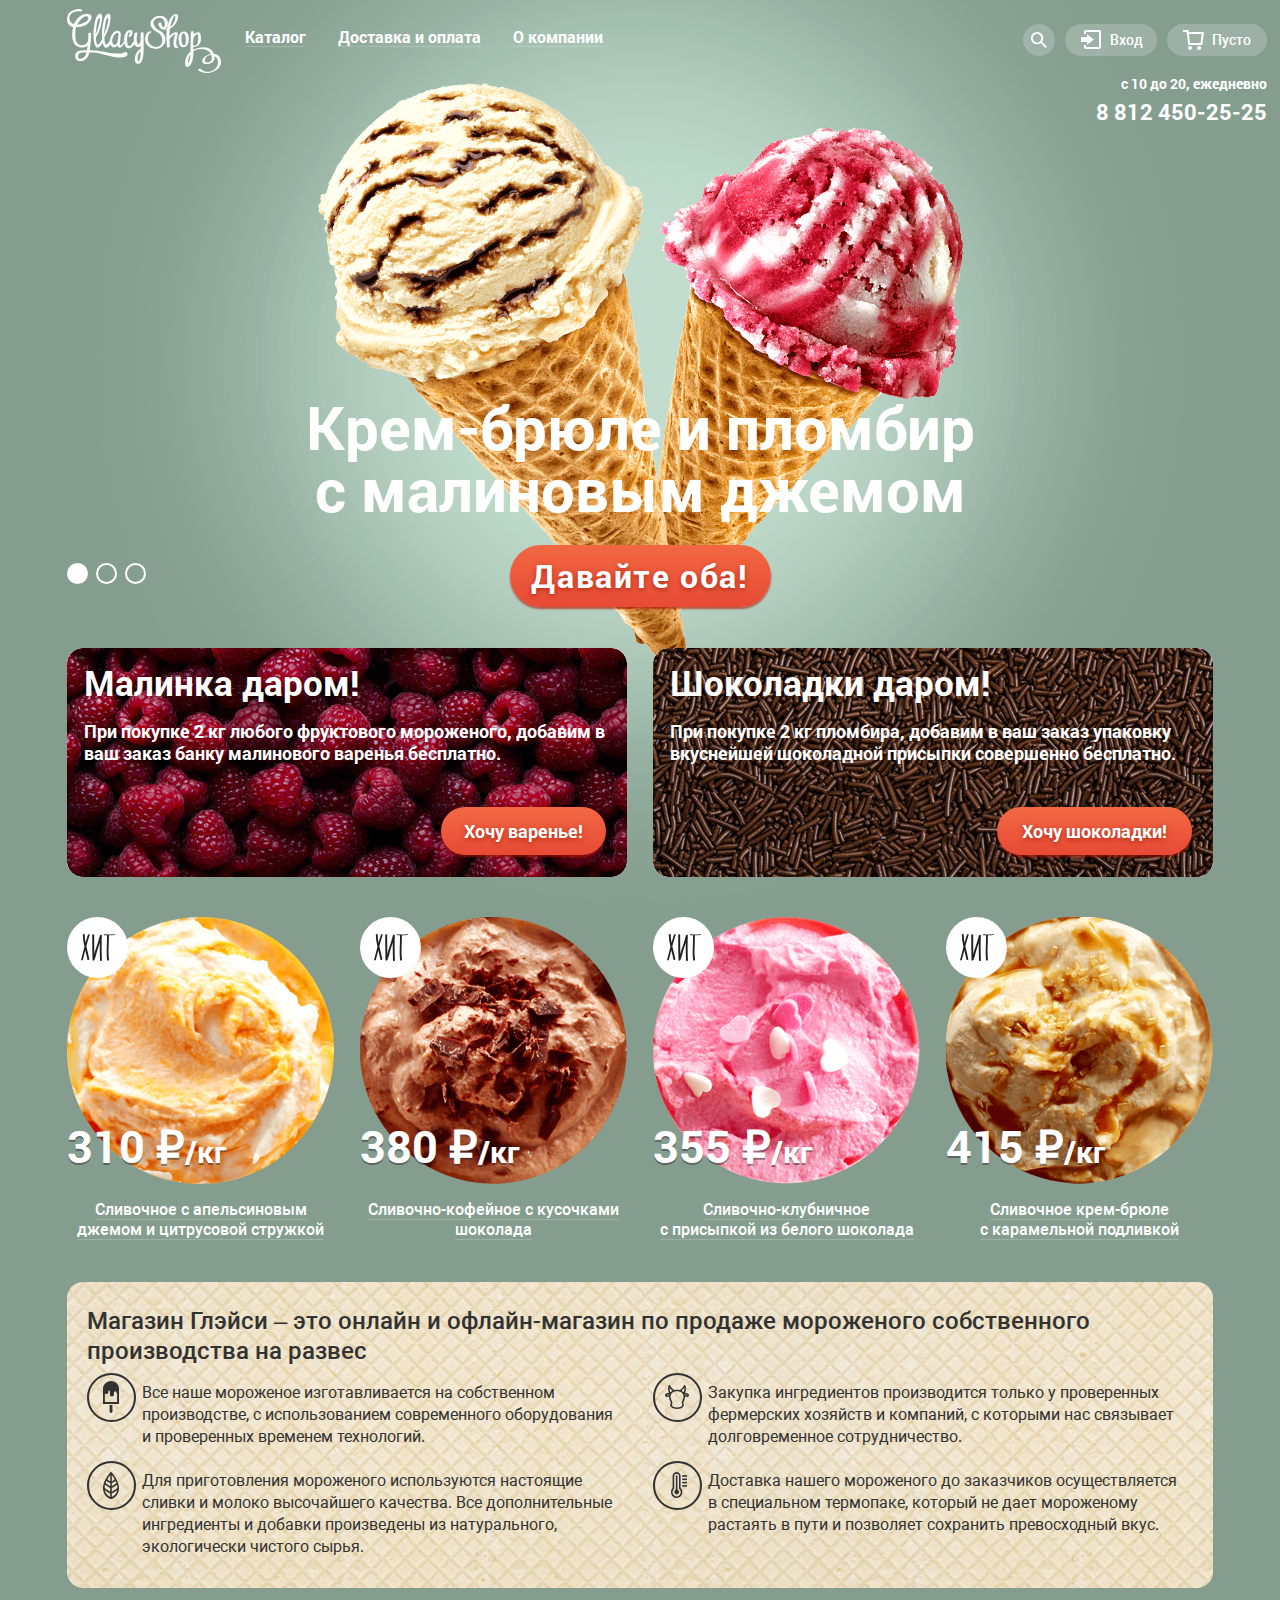
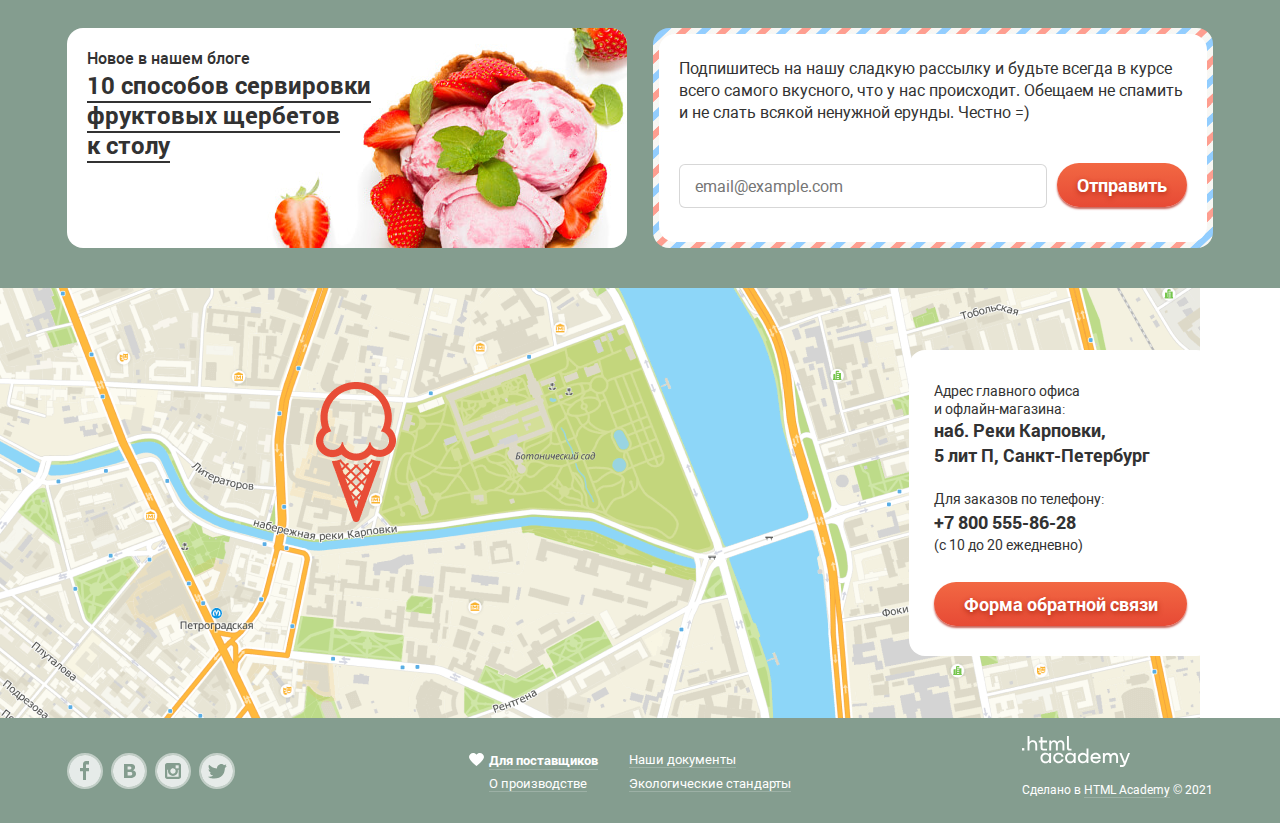
==== commit aa2d04ea: "Правки предзащита" ====
--- a/index.html
+++ b/index.html
@@ -16,7 +16,7 @@
         <header class="main-header container">
           <div class="site-navigation">
             <nav class="nav">
-              <a class="logo-link">
+              <a href="#" class="logo-link">
                 <svg width="154" height="64" viewBox="0 0 154 64" fill="none" xmlns="http://www.w3.org/2000/svg">
                   <path d="M59.3411 43.1507C58.6031 43.0641 57.8564 43.196 57.1891 43.5308C57.1891 43.5308 54.1865 46.1093 39.3332 43.1404C28.4134 40.9523 22.7384 41.1783 22.7384 41.1783C22.7384 41.1783 24.57 28.3371 24.0695 24.7415C24.0466 24.4763 23.9242 24.2306 23.7281 24.0562C23.532 23.8818 23.2777 23.7923 23.0186 23.8067C21.9276 23.8067 21.267 24.2382 21.267 24.834C21.3606 27.2614 21.277 29.6926 21.0168 32.1072C20.5634 33.3829 19.7122 34.4692 18.5955 35.1974C17.4788 35.9256 16.1591 36.255 14.8413 36.1342C10.087 35.7952 9.08615 32.2819 8.66578 29.8883C8.2454 27.4947 8.00519 20.807 9.2563 18.0744C9.2563 18.0744 16.4227 18.3312 20.9267 14.3864C25.4308 10.4416 25.1505 7.03093 23.0186 5.57217C20.8867 4.11341 15.8922 4.37024 12.0588 7.96577C9.85781 9.93907 8.11968 12.3973 6.97426 15.1569C6.97426 15.1569 1.33923 13.9241 2.63038 7.88359C4.00161 1.57599 12.3991 2.31564 12.3991 2.31564C14.1507 2.66492 14.2307 2.82929 14.8113 2.23346C15.3918 1.63763 15.8122 0.0966821 13.0597 0.00422536C10.3072 -0.0882313 2.04986 1.30889 0.46845 6.93848C-1.22306 12.9276 1.89973 17.2114 6.09348 17.8792C6.09348 17.8792 3.80143 28.2549 6.63396 33.3914C7.41915 35.0146 8.65661 36.3617 10.1892 37.2616C11.7218 38.1615 13.4804 38.5736 15.2417 38.4457C16.8931 38.4457 19.8157 37.5005 20.6465 36.1342C20.6465 36.1342 20.2561 39.812 19.9258 41.1475C19.9258 41.1475 12.9796 41.055 10.8077 42.1748C7.11439 44.178 7.88508 48.8727 9.30635 50.5369C10.5074 51.9546 14.1207 52.7251 16.733 51.4615C18.2281 50.723 19.5196 49.6125 20.4898 48.2309C21.46 46.8494 22.0781 45.2407 22.288 43.5513C26.5142 43.3281 30.748 43.7998 34.8292 44.9485C41.0047 46.8387 49.6024 48.6056 52.1847 48.6056C54.767 48.6056 60.1918 47.8454 60.5221 45.6367C60.7023 44.178 60.1718 43.4178 59.3411 43.1507ZM15.8722 8.81843C15.8722 8.81843 19.1552 6.25019 20.7266 7.85277C21.0794 8.24335 21.2828 8.75163 21.2993 9.28397C21.3159 9.81632 21.1445 10.3369 20.8166 10.7497C20.156 11.6332 18.4145 14.4275 10.1471 15.8143C10.1471 15.8143 12.7494 11.1298 15.8722 8.81843ZM16.1425 48.7905C16.1425 48.7905 11.6084 51.328 11.138 47.8865C10.9562 47.1689 11.0201 46.409 11.3189 45.7339C11.6177 45.0588 12.1333 44.5096 12.7795 44.178C13.5702 43.7773 14.6511 43.274 19.3653 43.4486C19.3125 44.5462 18.9891 45.6121 18.4254 46.5464C17.8617 47.4807 17.0762 48.2528 16.1425 48.7905Z" fill="#FBFCFB"/>
                   <path d="M73.6439 24.382C73.6439 26.7037 73.6439 29.0151 73.6439 31.3368C73.6439 31.3368 73.6439 31.419 73.6439 31.46C73.5647 32.3848 73.2694 33.2764 72.7831 34.0591C72.4757 34.6276 72.0763 35.1382 71.602 35.5692C71.0716 36.0418 70.7212 34.9837 70.5211 34.5419C69.1298 31.5525 69.8004 27.546 70.3409 24.4128C70.5911 22.9129 67.6285 23.3033 67.3983 24.6388C66.8584 27.3095 66.6732 30.043 66.8478 32.7647C66.5854 32.7859 66.3304 32.8637 66.0993 32.9929C65.8682 33.1221 65.6662 33.2999 65.5066 33.5146C64.9961 34.6344 63.5048 38.3532 61.6731 36.8636C60.352 35.8363 60.2118 33.0215 60.0717 31.4498C59.9123 29.2711 60.1916 27.082 60.8925 25.0189C60.8324 25.1935 62.0335 22.1116 62.5639 23.2622C62.7074 23.8105 62.7269 24.3852 62.6211 24.9424C62.5153 25.4997 62.2869 26.0248 61.9534 26.4777C60.382 27.6899 62.8242 28.1932 63.775 27.4536C65.5766 26.0667 66.7777 21.5877 63.705 21.0535C60.2319 20.4577 58.2601 24.0532 57.5294 26.9091C57.1421 28.5492 56.9738 30.2357 57.029 31.9223C56.5486 32.7853 54.9271 35.559 53.9763 36.0315C52.8553 36.6273 52.8753 35.7952 52.9153 35.261C52.9554 34.7269 53.4558 29.9705 53.726 26.7653C53.9629 25.4929 53.7871 24.1758 53.2256 23.0157C52.7952 22.1219 49.222 20.1187 46.0792 23.8786C44.3087 25.8622 43.2252 28.3898 42.9965 31.0697C42.7863 31.5011 42.5561 31.9634 42.2858 32.4668C40.7845 35.2919 38.8928 36.4835 38.2222 34.5214C37.5477 32.4775 37.2921 30.3125 37.4715 28.1624C39.8038 24.4569 41.5156 20.377 42.536 16.0917C44.0374 9.2499 43.7571 5.84954 42.9464 5.27426C42.1357 4.69897 38.6926 3.2813 36.6208 11.6949C35.0837 17.6814 34.5456 23.8919 35.0293 30.0629C34.7091 30.7615 34.3087 31.6039 33.7982 32.5593C32.2969 35.3843 30.4152 36.576 29.7346 34.6138C29.0736 32.567 28.8317 30.4021 29.024 28.2549C31.3562 24.5494 33.068 20.4695 34.0885 16.1841C35.6399 9.2499 35.3296 5.84954 34.5189 5.27426C33.7082 4.69897 30.2651 3.2813 28.2032 11.6949C26.1414 20.1084 25.731 29.2822 27.7028 35.446C27.7028 35.446 28.7838 38.9182 30.8056 38.6614C32.4771 38.4457 34.4688 36.7609 35.6399 33.6174C35.7723 34.2352 35.936 34.8456 36.1303 35.446C36.1303 35.446 37.2113 38.9182 39.2331 38.6614C40.6043 38.4868 42.2358 37.3054 43.3768 35.148C44.0874 37.028 45.6188 38.5792 47.5906 38.2299C50.263 37.7368 50.8134 36.2472 50.8134 36.2472C50.8134 36.2472 50.7634 38.6922 52.4749 38.6922C53.9963 38.6922 55.2074 37.7779 56.4084 35.446C56.8188 34.6549 57.059 34.1927 57.1891 33.9256C57.5395 36.1342 58.4303 38.0964 60.1918 38.8874C63.1945 40.2229 65.8169 37.6855 67.3582 35.1789C67.5558 35.7829 67.878 36.3361 68.303 36.8006C68.7279 37.2651 69.2455 37.63 69.8204 37.8704C70.4759 38.0818 71.1752 38.1045 71.8424 37.936C72.5095 37.7676 73.1188 37.4144 73.6038 36.915V40.5311C73.0551 40.5011 72.5114 40.6523 72.0524 40.9625C70.5201 42.253 69.3316 43.9212 68.5982 45.8112C67.8648 47.7013 67.6103 49.7513 67.8587 51.7697C67.9009 52.3158 68.0743 52.8426 68.3632 53.3032C68.6521 53.7638 69.0476 54.1438 69.5145 54.4093C69.9813 54.6749 70.5049 54.8176 71.0386 54.8249C71.5722 54.8321 72.0994 54.7037 72.5729 54.451C75.6757 53.0641 76.1461 48.2872 76.4063 45.3696C77.0369 38.3532 76.5464 31.0491 76.5464 24.0121C76.5464 22.7178 73.6439 23.3239 73.6439 24.382ZM30.2751 12.8763C30.9657 10.1539 31.6063 9.06498 32.2769 9.06498C32.9475 9.06498 33.2077 9.79436 32.7373 12.1469C31.8645 16.659 30.491 21.0536 28.6436 25.2449C28.6436 25.2449 29.5845 15.6089 30.2751 12.8763ZM38.7026 12.8763C39.3932 10.1539 40.0338 9.06498 40.6544 9.06498C41.2749 9.06498 41.5952 9.79436 41.1248 12.1469C40.6544 14.4994 39.123 21.0022 37.0311 25.2449C37.0311 25.2449 38.032 15.6089 38.7026 12.8763ZM51.5741 25.6866C51.4941 26.2825 51.1137 30.0937 50.5732 32.1483C50.0327 34.2029 49.6624 34.9323 48.041 35.6411C46.4195 36.35 45.5988 34.1824 45.5988 34.1824C44.4478 30.895 45.9891 28.0186 47.2703 26.0462C48.5514 24.0738 49.8426 23.8991 50.5832 23.9916C50.7568 24.036 50.9201 24.1152 51.0638 24.2244C51.2076 24.3337 51.3289 24.4709 51.4209 24.6284C51.513 24.7858 51.5739 24.9603 51.6001 25.1418C51.6264 25.3234 51.6176 25.5086 51.5741 25.6866ZM73.5638 44.178C73.6242 46.9398 73.0839 49.6807 71.9824 52.2012C71.2817 52.345 70.9815 52.0779 70.7413 50.9273C70.5761 49.8209 70.5761 48.6951 70.7413 47.5886C71.0686 45.5562 72.0479 43.6942 73.5237 42.298C73.5738 42.9452 73.5738 43.5719 73.5638 44.178Z" fill="#FBFCFB"/>
@@ -193,9 +193,7 @@
                 </article>
                   <form action="https://echo.htmlacademy.ru/" method="POST" class="subscribe-form">
                     <div class="subscribe-form_inner">
-                      <p class="subscribe-form_descripton">
-                        <label for="subscribe" class="subscribe-form_label">Подпишитесь на нашу сладкую рассылку и будьте всегда в курсе всего самого вкусного, что у нас происходит. Обещаем не&nbsp;спамить и не слать всякой ненужной ерунды. Честно =)</label>
-                      </p>
+                      <label for="subscribe" class="subscribe-form_label">Подпишитесь на нашу сладкую рассылку и будьте всегда в курсе всего самого вкусного, что у нас происходит. Обещаем не&nbsp;спамить и не слать всякой ненужной ерунды. Честно =)</label>
                       <input type="email" id="subscribe" placeholder="email@example.com" name="new_subscriber" class="input-field subscribe-form_input"  required>
                       <button type="submit" class="btn subscribe-btn">Отправить</button>
                     </div>
@@ -288,7 +286,7 @@
           </section>
           <section class="copyright">
             <h2 class="visually-hidden">Авторские права</h2>
-            <div class="copyright-logo_wrapper">
+            <!--<div class="copyright-logo_wrapper">-->
               <a href="https://htmlacademy.ru/profession/frontender" target="_blank" class="copyright-logo_link">
                 <svg width="108" height="31" viewBox="0 0 108 31" fill="none" xmlns="http://www.w3.org/2000/svg">
                   <path d="M0 12.0992V14.519H2.31069V12.0992H0Z" fill="white"/>
@@ -305,8 +303,8 @@
                   <path d="M102.887 25.407L99.4652 17.0675H97.3517L101.901 27.933L101.881 27.9731C101.559 28.7949 101.196 29.0956 100.311 29.0956H97.9557V31H100.311C102.042 31 102.968 30.2182 103.612 28.5342L108 17.0675H106.047L102.887 25.407Z" fill="white"/>
                   </svg>
               </a>
-            </div>
-            <p class="copyright_description">Сделано в <a href="https://htmlacademy.ru/profession/frontender" target="_blank" class="copyright_link">HTML Academy</a> &#169; 2019</p>
+            <!--</div>-->
+            <p class="copyright_description">Сделано в <a href="https://htmlacademy.ru/profession/frontender" target="_blank" class="copyright_link">HTML Academy</a> &#169; 2021</p>
           </section>
         </footer>
       </div>
--- a/css/style_min.css
+++ b/css/style_min.css
@@ -1 +1 @@
-@-webkit-keyframes spread{0%{left:-10%;opacity:.3}}@keyframes spread{0%{left:-10%;opacity:.3}}@-webkit-keyframes shake{0%,to{left:50%}10%,30%,50%,70%,90%{left:49.5%}20%,40%,60%,80%{left:50.5%}}@keyframes shake{0%,to{left:50%}10%,30%,50%,70%,90%{left:49.5%}20%,40%,60%,80%{left:50.5%}}@font-face{font-family:"Roboto";src:local("Roboto"),url(../fonts/roboto.woff2) format("woff2"),url(../fonts/roboto.woff) format("woff");font-style:normal;font-weight:400}@font-face{font-family:"Roboto";src:local("Roboto-Medium"),url(../fonts/robotomedium.woff2) format("woff2"),url(../fonts/robotomedium.woff) format("woff");font-style:normal;font-weight:500}@font-face{font-family:"Roboto";src:local("Roboto-Bold"),url(../fonts/robotobold.woff2) format("woff2"),url(../fonts/robotobold.woff) format("woff");font-style:normal;font-weight:700}:root{--basic-black:#000000;--basic-white:#ffffff;--transparent-white20:rgba(255,255,255,0.2);--basic-red:#E84D37;--special-red:#D07058;--dark-gray:#323232;--neutral-gray:#ABABAB;--transparent-gray:rgba(178,178,178,0.52);--transparent-gray30:rgba(178,178,178,0.3);--special-beige:#f1e6d4;--special-green:#849D8F;--special-violett:#8996A6;--special-brown:#9D8B84;--special-pink:#FBDED7;--special-darkpink:#D07058;--special-lightpink:#FFBC9E;--special-maroon:#a3001b;--special_chocolate:#643e31;--popup-input-border:#d3d3d2;--popup-window:#F8F7F4;--popup-input-txt:#999999}.visually-hidden{position:absolute;width:1px;height:1px;margin:-1px;padding:0;overflow:hidden;border:0;clip:rect(0 0 0 0)}.page-body{font-family:"Roboto",Arial,sans-serif;font-size:16px;font-weight:700;color:var(--basic-white);margin:0;padding:0;min-height:100%;width:100%;min-width:768px;position:relative}.page-body img{max-width:100%;height:auto}.site-wrapper{background-repeat:no-repeat;background-position:top center;width:100%}.site-wrapper-1{background-color:var(--special-green);background-image:url(../img/slide_1.png)}.site-wrapper-2{background-color:var(--special-violett);background-image:url(../img/slide_2.png)}.site-wrapper-3{background-color:var(--special-brown);background-image:url(../img/slide_3.png)}.container{max-width:1200px;min-width:768px;padding:0;margin:0 auto;position:relative}.main-header{min-height:114px;padding:9px 27px}.site-navigation{-webkit-box-pack:justify;-ms-flex-pack:justify;justify-content:space-between}.nav,.site-navigation{display:-webkit-box;display:-ms-flexbox;display:flex}.logo-link{display:block;margin-right:10px}.nav-list{list-style:none;margin:0;padding:0;display:-webkit-box;display:-ms-flexbox;display:flex;-ms-flex-wrap:wrap;flex-wrap:wrap;-webkit-box-pack:center;-ms-flex-pack:center;justify-content:center;-webkit-box-align:center;-ms-flex-align:center;align-items:center}.nav-list_item{padding:0 0 10px}.nav-list_item:not(:last-child){margin-right:4px}.nav-list_link{display:block;margin:6px 14px;color:var(--basic-white);text-decoration:none;border-bottom:1px solid var(--transparent-white20)}.nav-list_item:focus .nav-list_link,.nav-list_item:hover .nav-list_link{color:var(--dark-gray);padding:6px 14px;margin:0;background-color:var(--basic-white);border-radius:26px}.nav-list_item-catalog{position:relative}.nav-list_link-current{margin:0;padding:6px 14px;background-color:var(--basic-red);border-radius:26px}.dropdown_list{list-style:none;margin:0;padding:0;position:absolute;min-width:143px;top:37px;left:-7px;border-radius:4px;background-color:var(--basic-white);display:none;z-index:1}.nav-list_item-catalog:focus .dropdown_list,.nav-list_item-catalog:hover .dropdown_list,.nav-list_link--cat:focus .dropdown_list{display:block}.new-prod{margin:0;color:var(--dark-gray);padding:10px 0 14px 22px;font-size:14px;border-bottom:1px solid var(--transparent-gray)}.dropdown-list_item:last-child{margin-bottom:5px}.dropdown-list_item:focus,.dropdown-list_item:hover{background-color:var(--special-pink)}.dropdown-list_item--current,.dropdown-list_item--current:hover,.dropdown-list_item:active{background-color:var(--special-darkpink)}.dropdown-list:hover{display:block}.dropdown_link{display:block;text-decoration:none;color:var(--dark-gray);font-size:14px;font-weight:400;line-height:16px;padding:9px 0 6px 22px}.general-links,.slider-list_item h3{font-family:"Roboto",Arial,sans-serif}.general-links{font-size:14px;font-weight:500;line-height:19px;display:-webkit-box;display:-ms-flexbox;display:flex;-webkit-box-pack:end;-ms-flex-pack:end;justify-content:flex-end;padding-top:15px}.search{width:32px;height:32px;border-radius:100%;background-color:var(--transparent-white20);cursor:pointer}.search::before{content:"";width:28px;height:28px;background-image:url(../img/search.svg);background-repeat:no-repeat;position:absolute;left:8px;top:8px}.search:hover::before{background-image:url(../img/search_blk.svg)}.cart,.search{position:relative}.cart-link,.login-wrapper{min-width:92px;height:32px;border-radius:20px;background-color:var(--transparent-white20);display:-webkit-box;display:-ms-flexbox;display:flex;-webkit-box-align:center;-ms-flex-align:center;align-items:center;margin-left:10px;cursor:pointer}.login-wrapper{text-decoration:none;color:var(--basic-white)}.cart-link{position:relative}.cart-link,.login-wrapper_link{text-decoration:none;color:var(--basic-white)}.login-wrapper::before{background-image:url(../img/sign_in.svg)}.cart-link_empty::before,.cart-link_full::before,.login-wrapper::before{content:"";width:30px;height:30px;background-repeat:no-repeat;position:absolute;top:6px;left:16px}.cart-link_full::before{background-image:url(../img/cart_red.svg)}.login-wrapper:hover,.search:hover{background-color:var(--basic-white)}.login-wrapper:hover,.login-wrapper:hover>.login-wrapper_link,.pagination_item-current a,.sorting option{color:var(--dark-gray)}.login-wrapper:hover::before{background-image:url(../img/sign_inblk.svg)}.cart-link_empty{min-width:100px}.cart-link_full{min-width:120px;color:var(--dark-gray)}.cart-link_full,.cart-link_full:hover{background-color:var(--basic-white)}.cart:hover>.cart-popup_show{display:block}.cart-link_empty::before{background-image:url(../img/cart.svg)}.general-btn_name{display:block;padding-left:45px}.header-worktime{font-size:14px;margin:0 0 7px;padding:0;text-align:right}.header-phone_link{text-decoration:none;color:var(--basic-white);font-size:22px;font-weight:700}.header-phone_link:hover{color:var(--special-lightpink)}.header-phone{margin:0;padding:0;text-align:right}.slider{position:relative;margin-bottom:41px}.slider-list{list-style:none;margin:0;padding:0}.slider-list_item{display:none}.slide-1,.slide-2,.slide-3{margin-top:262px}.slide-current{display:block}.slider-list_item h3{text-align:center;font-size:60px;line-height:62px;padding:0 245px;margin:0 auto 25px}.btn{display:-webkit-box;display:-ms-flexbox;display:flex;-webkit-box-align:center;-ms-flex-align:center;align-items:center;-webkit-box-pack:center;-ms-flex-pack:center;justify-content:center;border-radius:70px;background:-webkit-gradient(linear,left top,left bottom,from(#f26843),to(#e74a35));background:-o-linear-gradient(top,#f26843 0,#e74a35 100%);background:linear-gradient(180deg,#f26843 0,#e74a35 100%);-webkit-box-shadow:0 2px 2px 0 rgba(172,16,0,.64);box-shadow:0 2px 2px 0 rgba(172,16,0,.64);text-decoration:none;text-shadow:0 2px 5px rgba(160,32,11,.76);color:var(--basic-white);text-align:center;border:0;font-size:18px;font-weight:700;height:44px;cursor:pointer}.btn-choise{width:261px;height:62px;font-size:32px;line-height:60px;margin:0 auto;letter-spacing:.05em}.btn:hover{background:-webkit-gradient(linear,left top,left bottom,color-stop(60%,#f96),to(#f66));background:-o-linear-gradient(#f96 60%,#f66 100%);background:linear-gradient(#f96 60%,#f66 100%)}.btn:active{background:-webkit-gradient(linear,left top,left bottom,color-stop(60%,#e1623e),to(#d74531));background:-o-linear-gradient(#e1623e 60%,#d74531 100%);background:linear-gradient(#e1623e 60%,#d74531 100%);-webkit-box-shadow:inset 0 2px 2px 0 rgba(172,16,0,.64);box-shadow:inset 0 2px 2px 0 rgba(172,16,0,.64)}.slider_controls{position:absolute;width:79px;left:27px;bottom:23px;display:-webkit-box;display:-ms-flexbox;display:flex;-webkit-box-pack:justify;-ms-flex-pack:justify;justify-content:space-between}.button-slide{width:21px;height:21px;background-color:transparent;border:2px solid var(--basic-white);border-radius:50%;cursor:pointer}.button-slide:hover{background-color:rgba(255,255,255,.4)}.bestsellers-list_item::before,.button-slide_current,.button-slide_current:hover{background-color:var(--basic-white)}.extra{padding:0 27px}.features,.info{padding:0 27px;margin-bottom:40px}.extra-list{list-style:none;margin:0;padding:0;display:-ms-grid;display:grid;-webkit-box-pack:justify;-ms-flex-pack:justify;justify-content:space-between;-ms-grid-columns:1fr 26px 1fr;grid-template-columns:1fr 1fr;gap:26px}.extra-list_item{min-height:229px;border-radius:16px;padding:14px 21px 5px 17px;-webkit-box-sizing:border-box;box-sizing:border-box;background-repeat:no-repeat}.bonus-1{background-image:url(../img/malina_bcg.jpg);background-color:var(--special-maroon)}.bonus-2{background-image:url(../img/chocolate_bcg.jpg);background-color:var(--special_chocolate)}.extra{margin-bottom:40px}.extra-list_titel{font-size:35px;margin:0 0 18px}.extra-list_description{font-size:18px;line-height:22px;margin:0 0 43px}.btn-extra{border:0;height:48px;margin-left:auto;-webkit-box-sizing:border-box;box-sizing:border-box}.btn-extra_jam{padding:0 22px;width:165px}.btn-extra_choco{padding:0 24px;width:195px}.bestsellers{padding:0 27px;margin-bottom:42px}.bestsellers-list,.product-cards_list{list-style:none;margin:0;padding:0;display:-ms-grid;display:grid;-ms-grid-columns:1fr 26px 1fr 26px 1fr 26px 1fr;grid-template-columns:repeat(4,1fr);-webkit-column-gap:26px;-moz-column-gap:26px;column-gap:26px;row-gap:37px}.bestsellers-list_description--link,.product-cards_description-link{text-decoration:none;color:var(--basic-white);position:relative;z-index:300;border-bottom:1px solid var(--transparent-white20)}.aboutus_link:active,.aboutus_link:hover,.bestsellers-list_description--link:active,.bestsellers-list_description--link:hover,.copyright_link:hover,.product-cards_description-link:active,.product-cards_description-link:hover{color:var(--special-lightpink);border-bottom:1px solid var(--special-lightpink)}.bestsellers-list_item,.product-cards_item{-webkit-box-sizing:border-box;box-sizing:border-box;position:relative}.bestsellers-list_img,.product-cards_img{position:relative;z-index:200}.bestsellers-list_item::before{content:"";width:61px;height:61px;border-radius:100%;background-image:url(../img/HIT.svg);background-position:center center;background-repeat:no-repeat;position:absolute;top:0;left:0;z-index:201}.bestsellers-list_item-card,.product-cards_item-card{position:absolute;width:293px;height:402px;border-radius:4px;background-color:var(--transparent-white20);top:-6px;left:-13px;display:none;-webkit-box-align:end;-ms-flex-align:end;align-items:flex-end;-webkit-box-pack:center;-ms-flex-pack:center;justify-content:center}.bestsellers-list_item:hover .bestsellers-list_item-card,.product-cards_item:hover .product-cards_item-card{display:-webkit-box;display:-ms-flexbox;display:flex;z-index:250}.product-cards_item:hover .product-cards_img{z-index:300}.bestsellers-btn{width:200px;margin:0 auto 20px;z-index:300}.bestsellers-list_item--price,.product-cards_item-price{font-size:45px;margin:-67px 0 28px;padding:0;color:var(--basic-white);position:relative;z-index:300;text-shadow:0 2px rgba(49,50,53,.5)}.bestsellers-list_item--weight,.product-cards_item-weight{font-size:30px;position:relative;z-index:300}.bestsellers-list_description,.product-cards_description{font-weight:500;font-size:16px;line-height:20px;text-align:center;color:var(--basic-white);margin:0}.features_wrapper{-webkit-box-sizing:border-box;box-sizing:border-box;background-image:url(../img/pattern.jpg);background-color:var(--special-beige);min-height:306px;padding:24px 20px;border-radius:16px;color:var(--dark-gray)}.features h1{margin:0 0 16px;padding:0;font-size:24px;font-weight:500;line-height:30px}.features-list{margin:0;padding:0;list-style:none;font-size:16px;font-weight:400;line-height:22px;display:-ms-grid;display:grid;-ms-grid-columns:1fr 26px 1fr;grid-template-columns:1fr 1fr;-webkit-column-gap:26px;-moz-column-gap:26px;column-gap:26px;row-gap:22px}.features-list_item{position:relative}.features-list_deccription{margin:0;padding:0 5px 0 55px;position:relative}.features-list_item::before{content:"";width:50px;height:50px;top:-9px;position:absolute;background-image:url(../img/escimo_icon.svg);background-repeat:no-repeat}.feature-2::before{background-image:url(../img/cow_icon.svg)}.feature-3::before{background-image:url(../img/leaf_icon.svg)}.feature-4::before{background-image:url(../img/temperature_icon.svg)}.info_wrapper{margin:0;padding:0;display:-ms-grid;display:grid;-ms-grid-columns:1fr 26px 1fr;grid-template-columns:1fr 1fr;-webkit-box-pack:justify;-ms-flex-pack:justify;justify-content:space-between;-webkit-column-gap:26px;-moz-column-gap:26px;column-gap:26px}.blog,.subscribe-form{min-height:220px;border-radius:16px;color:var(--dark-gray);-webkit-box-sizing:border-box;box-sizing:border-box}.blog{background-image:url(../img/strawberry_bcg.jpg);background-repeat:no-repeat;background-color:var(--basic-white);padding:22px 20px}.blog_titel{margin:0 0 2px;font-weight:500}.blog_link{text-decoration:none;color:var(--dark-gray);font-size:24px;font-weight:700;line-height:30px}.blog_link:hover{color:var(--special-lightpink)}.blog_news{margin:0;border-bottom:2px solid var(--dark-gray)}.blog_news:hover{border-bottom:2px solid var(--special-lightpink)}.subscribe-form{background-image:url(../img/post_pattern_sm.jpg);background-color:var(--basic-white);padding:6px;display:-webkit-box;display:-ms-flexbox;display:flex;-webkit-box-pack:center;-ms-flex-pack:center;justify-content:center}.subscribe-form_inner{background-color:var(--basic-white);border-radius:16px;padding:24px 19px 24px 20px;-webkit-box-sizing:border-box;box-sizing:border-box}.subscribe-form_label{font-family:"Roboto",Arial,sans-serif;font-size:16px;font-weight:400;line-height:22px}.subscribe-form_descripton{margin:0 0 39px}.input-field{height:44px;border:1px solid var(--transparent-gray);border-radius:6px;padding:15px;-webkit-box-sizing:border-box;box-sizing:border-box;margin-right:6px;font-size:16px;font-weight:400;color:var(--dark-gray)}.input-field:focus,.login-input:focus,.pass-input:focus,.search-input:focus{outline:0;border:1px solid rgba(46,136,228,.52)}.subscribe-form_input{width:368px}.subscribe-btn{width:130px;display:inline-block}.map-wrapper{height:430px;background-color:var(--basic-white);position:relative;background-image:url(../img/map.png);background-repeat:no-repeat;z-index:1}.map-wrapper iframe{border:0;width:100%;height:430px}.contacts-container{position:relative;z-index:100;background-color:violet;display:-webkit-box;display:-ms-flexbox;display:flex}.contacts_wrapper{background-color:var(--basic-white);color:var(--dark-gray);padding:32px 25px;border-radius:16px;-webkit-box-sizing:border-box;box-sizing:border-box;width:303px;height:306px;position:absolute;right:2.3%;top:62px}.contacts_address,.contacts_phone{font-size:14px;font-weight:400;line-height:18px;margin:0}.contacts_address--value{font-size:18px;font-weight:700;line-height:25px;margin:0 0 22px}.contacts_phone--link{display:block;text-decoration:none;color:inherit;margin:0;line-height:28px}.contacts_working-time{margin-bottom:28px}.relation-btn{width:253px}.main-footer{padding:0 27px;display:-webkit-box;display:-ms-flexbox;display:flex;-webkit-box-pack:justify;-ms-flex-pack:justify;justify-content:space-between;-webkit-box-align:center;-ms-flex-align:center;align-items:center;font-size:13px;font-weight:400;height:100px;-webkit-box-sizing:border-box;box-sizing:border-box}.social{margin-right:22px;padding-top:7px}.social-list{list-style:none;margin:0;padding:0;width:168px;display:-webkit-box;display:-ms-flexbox;display:flex;-webkit-box-pack:justify;-ms-flex-pack:justify;justify-content:space-between}.social-list_link:hover path{fill-opacity:1}.social-list_link:active path{fill-opacity:1;stroke-opacity:.7}.aboutus-list{list-style:none;margin:0;display:-ms-grid;display:grid;-ms-grid-columns:-webkit-max-content 31px -webkit-max-content;-ms-grid-columns:max-content 31px max-content;grid-template-columns:-webkit-max-content -webkit-max-content;grid-template-columns:max-content max-content;-webkit-column-gap:31px;-moz-column-gap:31px;column-gap:31px;row-gap:8px;padding:4px 0 0}.aboutus_link,.copyright_link{text-decoration:none;color:inherit;border-bottom:1px solid var(--transparent-white20);position:relative}.aboutus_link--provider{font-weight:700}.aboutus_link--provider::before{content:"";width:15px;height:15px;background-image:url(../img/heart.svg);background-repeat:no-repeat;background-position:center center;position:absolute;top:1px;left:-20px}.aboutus_link--provider:hover::before{background-image:url(../img/heart_pink.svg)}.copyright-logo_wrapper{margin-bottom:5px}.copyright-logo_link:hover path{fill:var(--special-lightpink)}.copyright_description{font-size:12px;margin:0}.search_popup{position:absolute;top:35px;right:0;display:none;-webkit-box-shadow:0 20px 20px 0 rgba(0,0,0,.4);box-shadow:0 20px 20px 0 rgba(0,0,0,.4)}.search_popup-show{display:none}.search:focus .search_popup-show,.search:hover .search_popup-show{display:block}.search-form{width:341px;height:84px;padding:20px 15px;background-color:var(--popup-window);-webkit-box-sizing:border-box;box-sizing:border-box;border-radius:4px;-webkit-box-shadow:0 20px 20px 0 rgba(0,0,0,.4);box-shadow:0 20px 20px 0 rgba(0,0,0,.4)}.search-input{width:311px;height:44px;border-radius:4px;border:1px solid var(--popup-input-border);padding:15px;font-weight:700}.login-input::-webkit-input-placeholder,.pass-input::-webkit-input-placeholder,.search-input::-webkit-input-placeholder{font-size:14px;font-weight:400}.login-input::-moz-placeholder,.pass-input::-moz-placeholder,.search-input::-moz-placeholder{font-size:14px;font-weight:400}.login-input:-ms-input-placeholder,.pass-input:-ms-input-placeholder,.search-input:-ms-input-placeholder{font-size:14px;font-weight:400}.login-input::-ms-input-placeholder,.pass-input::-ms-input-placeholder,.search-input::-ms-input-placeholder{font-size:14px;font-weight:400}.login-input::placeholder,.pass-input::placeholder,.search-input::placeholder{font-size:14px;font-weight:400}.filters-block_wrapper-additive li,.filters-block_wrapper-fat li,.login-wrapper{position:relative}.login_window{position:absolute;padding:20px 17px 22px 19px;background-color:var(--popup-window);-webkit-box-shadow:0 20px 20px 0 rgba(0,0,0,.4);box-shadow:0 20px 20px 0 rgba(0,0,0,.4);border-radius:4px;top:35px;right:0;z-index:100}.login_window-show{display:none}.login-wrapper:hover .login_window-show{display:block}.login-input,.pass-input{width:241px;height:44px;-webkit-box-sizing:border-box;box-sizing:border-box;border:1px solid var(--popup-input-border);border-radius:4px;padding:14px;margin-bottom:20px;font-weight:700}.login-btn{width:103px}.login-controls_wrapper{display:-webkit-box;display:-ms-flexbox;display:flex;-webkit-box-align:center;-ms-flex-align:center;align-items:center;-webkit-box-pack:justify;-ms-flex-pack:justify;justify-content:space-between}.login-controls_link{font-size:13px;font-weight:400;color:var(--dark-gray);display:block;text-decoration:none;border-bottom:1px solid var(--transparent-gray30)}.login-controls_link:hover{color:var(--special-lightpink);border-bottom:1px solid var(--special-lightpink)}.multyplay-layer{position:fixed;top:0;left:0;width:100%;height:100%;background-color:rgba(0,0,0,.7);z-index:400;display:none}.feedback{padding:20px 25px 27px;width:477px;height:441px;-webkit-box-sizing:border-box;box-sizing:border-box;background-color:var(--popup-window);-webkit-box-shadow:0 20px 20px 0 rgba(0,0,0,.4);box-shadow:0 20px 20px 0 rgba(0,0,0,.4);position:fixed;top:50%;left:50%;-webkit-transform:translate(-50%,-50%);-ms-transform:translate(-50%,-50%);transform:translate(-50%,-50%);border-radius:6px;z-index:500;display:none}.feedback_show{display:block;-webkit-animation-name:spread;animation-name:spread;-webkit-animation-duration:.5s;animation-duration:.5s}.feedback_error{-webkit-animation-name:shake;animation-name:shake;-webkit-animation-duration:.2s;animation-duration:.2s}.multyplay-layer_show{display:block}.feedback h4{color:var(--dark-gray);font-weight:500;font-size:24px;margin:0 0 26px}.feedeback_close-btn{position:absolute;width:30px;height:30px;top:4%;right:4%;background-color:transparent;border:0;outline:0;cursor:pointer}.feedeback_close-btn::after,.feedeback_close-btn::before{content:"";width:3px;height:25px;background-color:var(--dark-gray);position:absolute;left:50%;top:0;-webkit-transform:rotate(45deg);-ms-transform:rotate(45deg);transform:rotate(45deg)}.feedeback_close-btn::after{-webkit-transform:rotate(-45deg);-ms-transform:rotate(-45deg);transform:rotate(-45deg)}.feedeback_close-btn:hover::after,.feedeback_close-btn:hover::before{background-color:var(--basic-black)}.feedeback_close-btn:active::after,.feedeback_close-btn:active::before{background-color:var(--transparent-gray30)}.feedback_input-name{width:267px;margin-bottom:20px;font-weight:700}.feedback_input-name::-webkit-input-placeholder{font-weight:400}.feedback_input-name::-moz-placeholder{font-weight:400}.feedback_input-name:-ms-input-placeholder{font-weight:400}.feedback_input-name::-ms-input-placeholder{font-weight:400}.feedback_input-name::placeholder{font-weight:400}.feedback-text{min-width:428px;min-height:154px;padding:15px;-webkit-box-sizing:border-box;box-sizing:border-box;resize:none;border:1px solid var(--popup-input-border);border-radius:4px;font-size:16px;font-weight:400;color:var(--dark-gray);margin-bottom:20px}.feedback-text:focus{outline:0;border:1px solid rgba(46,136,228,.52)}.feedback-btn{width:140px;margin-left:auto}.cart-popup{list-style:none;margin:0;position:absolute;width:540px;-webkit-box-sizing:border-box;box-sizing:border-box;padding:20px 15px;background-color:var(--popup-window);-webkit-box-shadow:0 20px 20px 0 rgba(0,0,0,.4);box-shadow:0 20px 20px 0 rgba(0,0,0,.4);right:0;top:35px;border-radius:4px;font-size:13px;font-weight:400;line-height:16px;color:var(--dark-gray);z-index:100}.cart-popup_list{list-style:none;margin:0;padding:0}.cart-popup_item{display:-webkit-box;display:-ms-flexbox;display:flex;-webkit-box-align:start;-ms-flex-align:start;align-items:flex-start;margin-bottom:16px}.cart-popup_item:last-child{border-bottom:1px solid var(--popup-input-border);padding-bottom:6px}.cart-popup_item--control{padding:9px 0 9px 6px;margin-right:3px;position:relative}.cart-popup_item--preview{padding:0 6px}.cart-popup_item--descr{padding:9px 6px}.cart-popup_item--amount,.cart-popup_item--ratio{padding:9px 6px;text-align:center}.cart-popup_item--descr{text-align:left;width:230px;margin-right:5px}.cart-popup_item--ratio{margin-right:15px}.cart-popup_item--price{color:var(--neutral-gray)}.cart-popup_item--btn{display:block;padding:0;margin:0;width:11px;height:11px;border:0;background-color:transparent;cursor:pointer}.cart-popup_item--btn::after,.cart-popup_item--btn::before{content:"";width:1px;height:15px;background-color:var(--dark-gray);position:absolute;left:11px;top:6px;-webkit-transform:rotate(45deg);-ms-transform:rotate(45deg);transform:rotate(45deg)}.cart-popup_item--btn::after{-webkit-transform:rotate(-45deg);-ms-transform:rotate(-45deg);transform:rotate(-45deg)}.total{font-size:15px;font-weight:700;text-align:right}.cart-btn{width:172px;margin-left:auto}.cart-popup_show{display:none}.popup_shadow{-webkit-box-shadow:0 20px 20px 0 rgba(0,0,0,.4);box-shadow:0 20px 20px 0 rgba(0,0,0,.4)}.catalog-wrapper{width:100%;background-color:var(--special-green)}.main-catalog{padding:0 27px;-webkit-box-sizing:border-box;box-sizing:border-box}.breadcrumbs{margin:-35px 0 1px}.breadcrumbs_list{list-style:none;padding:0;margin:0;font-size:14px;font-weight:400;display:-webkit-box;display:-ms-flexbox;display:flex;-ms-flex-wrap:wrap;flex-wrap:wrap}.breadcrumbs_list-item:not(:last-child){margin-right:23px;border-bottom:1px solid var(--transparent-white20);position:relative}.breadcrumbs_list-item:not(:last-child)::after{content:"";width:8px;height:8px;background-image:url(../img/list_marker.svg);background-repeat:no-repeat;position:absolute;top:4px;right:-17px}.breadcrumbs_list-item:not(:last-child) a:hover{color:var(--special-lightpink);border-bottom:1px solid var(--special-lightpink)}.breadcrumbs_list-link{text-decoration:none;font:inherit;color:var(--basic-white)}.breadcrumbs_list-link--current{cursor:default}h1{display:inline-block;font-size:35px;margin:0 0 30px}.filters-block{margin-bottom:24px}.filters-block_wrapper{display:-webkit-box;display:-ms-flexbox;display:flex;-ms-flex-wrap:wrap;flex-wrap:wrap}.filter{border:0;padding:0;margin:0 14px 17px 0;font-size:16px;font-weight:500}.filter_title{font-size:14px;padding-left:16px;margin-bottom:4px}.range-filter,.sorting{height:36px;border-radius:20px;background-color:var(--transparent-white20);-webkit-box-sizing:border-box;box-sizing:border-box;cursor:pointer}.sorting{width:196px;border:0;padding:0 35px 0 16px;font-weight:500;-webkit-appearance:none;-moz-appearance:none;appearance:none;color:var(--basic-white);background-image:url(../img/arrow_down.svg);background-repeat:no-repeat;background-position:92% 50%}.sorting:hover{color:var(--dark-gray);background-image:url(../img/arrow_down_blk.svg)}.range-filter{width:218px;padding:17px 21px;position:relative}.price-controls{display:-webkit-box;display:-ms-flexbox;display:flex;position:absolute;top:-20px;left:56px}.price,.price-controls label{font-size:14px}.price{font-weight:500;color:var(--basic-white);background-color:transparent;border:0;width:24px}.input_wrapper{display:-webkit-box;display:-ms-flexbox;display:flex;-webkit-box-align:baseline;-ms-flex-align:baseline;align-items:baseline}.scale{height:2px;width:176px;background-color:rgba(248,247,244,.5)}.bar{height:2px;width:60%;background-color:var(--popup-window);margin-left:20px}.toggle{width:4px;height:4px;border:8px solid var(--basic-white);border-radius:100%;background-color:var(--neutral-gray);position:absolute;top:8px}.toggle:hover{width:5px;height:5px}.toggle-min{left:16%}.toggle-max{right:30%}.filters-block_wrapper-additive,.filters-block_wrapper-fat{height:36px;-webkit-box-sizing:border-box;box-sizing:border-box;border-radius:20px;background-color:var(--transparent-white20);display:-webkit-box;display:-ms-flexbox;display:flex;-ms-flex-wrap:wrap;flex-wrap:wrap;-webkit-box-align:center;-ms-flex-align:center;align-items:center;list-style:none;margin:0;padding:0 19px 0 49px}.filters-block_wrapper-fat li:not(:last-child){margin-right:52px}.filters-block_wrapper-additive li:not(:last-child){margin-right:55px}.filter-btn{height:36px;width:144px;-webkit-box-sizing:border-box;box-sizing:border-box;border:2px solid var(--basic-white);border-radius:20px;background-color:var(--transparent-white20);color:var(--basic-white);margin-top:20px;font-weight:500;cursor:pointer}.filter-btn:focus,.filter-btn:hover{background-color:var(--basic-white);color:var(--dark-gray)}.filter-btn:active{border:0;background-color:var(--basic-white);color:var(--dark-gray);-webkit-box-shadow:inset 0 2px 1px #696969;box-shadow:inset 0 2px 1px #696969}.label-checkbox,.label-radio{cursor:pointer}.label-radio::before{content:"";width:16px;height:16px;border:3px solid rgba(255,255,255,.8);border-radius:100%;position:absolute;top:-2px;left:-34px;display:block}.label-radio:hover::before{border:3px solid #fff}.label-radio::after,.label-radio:hover::after{content:"";width:8px;height:8px;border-radius:100%;position:absolute;top:5px;left:-27px;display:block}.label-radio::after{background-color:rgba(255,255,255,.8)}.label-radio:hover::after{background-color:#fff}.fat-input+.label-radio::after{display:none}.fat-input:checked+.label-radio::after,.input-additive:checked+.label-checkbox::after{display:block}.input-additive:disabled+.label-checkbox{cursor:default}.label-checkbox::after,.label-checkbox::before{content:"";width:22px;height:22px;position:absolute;background-repeat:no-repeat;left:-35px;top:0}.label-checkbox::before{background-image:url(../img/checkbox.svg)}.label-checkbox:hover::before{background-image:url(../img/checkbox_hov.svg)}.label-checkbox::after{background-image:url(../img/checkbox_checked.svg);display:none}.label-checkbox:hover::after{background-image:url(../img/checkbox_checked_hov.svg);display:none}.input-additive:checked+.label-checkbox::before{display:none}.input-additive:disabled+.label-checkbox::after{background-image:url(../img/checkbox_checked_dsb.svg)}.input-additive:disabled+.label-checkbox::before{background-image:url(../img/checkbox_dsb.svg)}.product-cards{padding:0;margin:0 0 77px}.pages{padding-bottom:29px;border-bottom:1px solid var(--transparent-white20)}.pages,.pagination,.pagination_item,.pagination_wrapper{display:-webkit-box;display:-ms-flexbox;display:flex}.pagination_wrapper{-ms-flex-wrap:wrap;flex-wrap:wrap;margin-left:auto;-webkit-box-align:center;-ms-flex-align:center;align-items:center;-webkit-box-pack:justify;-ms-flex-pack:justify;justify-content:space-between}.pagination,.pagination_item{position:relative}.pagination{counter-reset:page 0;list-style:none;margin:0 16px;padding:0}.pagination_item{counter-increment:page 0;width:26px;height:26px;border-radius:100%;background-color:transparent;margin:0;-webkit-box-align:center;-ms-flex-align:center;align-items:center;-webkit-box-pack:center;-ms-flex-pack:center;justify-content:center}.pagination_item:hover{background-color:var(--transparent-white20)}.pagination_item:not(:last-child){margin-right:5px}.pagination_item-link::before{counter-increment:page;content:counter(page)}.pagination_item-link{display:block;text-decoration:none;font-size:16px;line-height:16px;font-weight:500;color:var(--basic-white)}.pagination_item-current{background-color:var(--basic-white)}.page-btn{border:0;background-color:transparent;padding:0}.page-btn_edge path{fill:var(--transparent-white20)}.yndex-map{height:100%;width:100%}
+@-webkit-keyframes spread{0%{left:-10%;opacity:.3}}@keyframes spread{0%{left:-10%;opacity:.3}}@-webkit-keyframes shake{0%,to{left:50%}10%,30%,50%,70%,90%{left:49.5%}20%,40%,60%,80%{left:50.5%}}@keyframes shake{0%,to{left:50%}10%,30%,50%,70%,90%{left:49.5%}20%,40%,60%,80%{left:50.5%}}@font-face{font-family:"Roboto";src:local("Roboto"),url(../fonts/roboto.woff2) format("woff2"),url(../fonts/roboto.woff) format("woff");font-style:normal;font-weight:400}@font-face{font-family:"Roboto";src:local("Roboto-Medium"),url(../fonts/robotomedium.woff2) format("woff2"),url(../fonts/robotomedium.woff) format("woff");font-style:normal;font-weight:500}@font-face{font-family:"Roboto";src:local("Roboto-Bold"),url(../fonts/robotobold.woff2) format("woff2"),url(../fonts/robotobold.woff) format("woff");font-style:normal;font-weight:700}:root{--basic-black:#000000;--transparent-black30:rgba(0,0,0, 0.3);--transparent-black40:rgba(0,0,0, 0.4);--text-shadow-price:rgba(49,50,53, .5);--basic-white:#ffffff;--transparent-white10:rgba(255,255,255,0.1);--transparent-white20:rgba(255,255,255,0.2);--transparent-white40:rgba(255,255,255,0.4);--transparent-white80:rgba(255,255,255,0.8);--basic-red:#E84D37;--special-red:#D07058;--red-shadow-box:rgba(172,16,0,.64);--red-shadow-text:rgba(160,32,11,.76);--dark-gray:#323232;--neutral-gray:#ABABAB;--transparent-gray:rgba(178,178,178,0.52);--transparent-gray30:rgba(178,178,178,0.3);--special-gray:rgba(248,247,244, .5);--special-beige:#f1e6d4;--special-green:#849D8F;--special-violett:#8996A6;--special-brown:#9D8B84;--special-pink:#FBDED7;--special-darkpink:#D07058;--special-lightpink:#FFBC9E;--special-maroon:#a3001b;--special_chocolate:#643e31;--special-blue:rgba(46,136,228,.52);--filtr-btn-active:#696969;--popup-input-border:#d3d3d2;--popup-window:#F8F7F4;--popup-input-txt:#999999;--grad-btn-light:#f26843;--grad-btn-dark:#e74a35;--grad-btn-hov-light:#ff9966;--grad-btn-hov-dark:#ff6666;--grad-btn-act-light:#e1623e;--grad-btn-act-dark:#d74531}.visually-hidden{position:absolute;width:1px;height:1px;margin:-1px;padding:0;overflow:hidden;border:0;clip:rect(0 0 0 0)}.page-body{font-family:"Roboto",Arial,sans-serif;font-size:16px;font-weight:700;color:var(--basic-white);margin:0;padding:0;min-height:100%;width:100%;min-width:1200px;position:relative}.page-body img{max-width:100%;height:auto}.site-wrapper{background-repeat:no-repeat;background-position:top center;width:100%}.site-wrapper-1{background-color:var(--special-green);background-image:url(../img/slide_1.png)}.site-wrapper-2{background-color:var(--special-violett);background-image:url(../img/slide_2.png)}.site-wrapper-3{background-color:var(--special-brown);background-image:url(../img/slide_3.png)}.container{width:1200px;padding:0;margin:0 auto;position:relative}.main-header{min-height:114px;padding:9px 27px}.site-navigation{-webkit-box-pack:justify;-ms-flex-pack:justify;justify-content:space-between}.nav,.site-navigation{display:-webkit-box;display:-ms-flexbox;display:flex}.logo-link{display:block;margin-right:10px}.nav-list{list-style:none;margin:0;padding:0;display:-webkit-box;display:-ms-flexbox;display:flex;-ms-flex-wrap:wrap;flex-wrap:wrap;-webkit-box-pack:center;-ms-flex-pack:center;justify-content:center;-webkit-box-align:center;-ms-flex-align:center;align-items:center}.nav-list_item{padding:0 0 10px}.nav-list_item:not(:last-child){margin-right:4px}.nav-list_link{display:block;margin:6px 14px;color:var(--basic-white);text-decoration:none;border-bottom:1px solid var(--transparent-white20)}.nav-list_item:focus .nav-list_link,.nav-list_item:hover .nav-list_link{color:var(--dark-gray);padding:6px 14px;margin:0;background-color:var(--basic-white);border-radius:26px}.nav-list_item-catalog{position:relative}.nav-list_link-current{margin:0;padding:6px 14px;background-color:var(--basic-red);border-radius:26px}.dropdown_list{list-style:none;margin:0;padding:0;position:absolute;min-width:143px;top:37px;left:-7px;border-radius:4px;background-color:var(--basic-white);display:none;z-index:1}.nav-list_item-catalog:focus .dropdown_list,.nav-list_item-catalog:hover .dropdown_list,.nav-list_link--cat:focus .dropdown_list{display:block}.new-prod{margin:0;color:var(--dark-gray);padding:10px 0 14px 22px;font-size:14px;border-bottom:1px solid var(--transparent-gray)}.dropdown-list_item:last-child{margin-bottom:5px}.dropdown-list_item:focus,.dropdown-list_item:hover{background-color:var(--special-pink)}.dropdown-list_item--current,.dropdown-list_item--current:hover,.dropdown-list_item:active{background-color:var(--special-darkpink)}.dropdown-list:hover{display:block}.dropdown_link{display:block;text-decoration:none;color:var(--dark-gray);font-size:14px;font-weight:400;line-height:16px;padding:9px 0 6px 22px}.general-links,.slider-list_item h3{font-family:"Roboto",Arial,sans-serif}.general-links{font-size:14px;font-weight:500;line-height:19px;display:-webkit-box;display:-ms-flexbox;display:flex;-webkit-box-pack:end;-ms-flex-pack:end;justify-content:flex-end;padding-top:15px}.search{width:32px;height:32px;border-radius:100%;background-color:var(--transparent-white20);cursor:pointer}.search::before{content:"";width:28px;height:28px;background-image:url(../img/search.svg);background-repeat:no-repeat;position:absolute;left:8px;top:8px}.search:hover::before{background-image:url(../img/search_blk.svg)}.cart,.search{position:relative}.cart-link,.login-wrapper{min-width:92px;height:32px;border-radius:20px;background-color:var(--transparent-white20);display:-webkit-box;display:-ms-flexbox;display:flex;-webkit-box-align:center;-ms-flex-align:center;align-items:center;margin-left:10px;cursor:pointer}.login-wrapper{text-decoration:none;color:var(--basic-white)}.cart-link{position:relative}.cart-link,.login-wrapper_link{text-decoration:none;color:var(--basic-white)}.login-wrapper::before{background-image:url(../img/sign_in.svg)}.cart-link_empty::before,.cart-link_full::before,.login-wrapper::before{content:"";width:30px;height:30px;background-repeat:no-repeat;position:absolute;top:6px;left:16px}.cart-link_full::before{background-image:url(../img/cart_red.svg)}.login-wrapper:hover,.search:hover{background-color:var(--basic-white)}.login-wrapper:hover,.login-wrapper:hover>.login-wrapper_link,.pagination_item-current a,.sorting option{color:var(--dark-gray)}.login-wrapper:hover::before{background-image:url(../img/sign_inblk.svg)}.cart-link_empty{min-width:100px}.cart-link_full{min-width:120px;color:var(--dark-gray)}.cart-link_full,.cart-link_full:hover{background-color:var(--basic-white)}.cart:hover>.cart-popup_show{display:block}.cart-link_empty::before{background-image:url(../img/cart.svg)}.general-btn_name{display:block;padding-left:45px}.header-worktime{font-size:14px;margin:0 0 7px;padding:0;text-align:right}.header-phone_link{text-decoration:none;color:var(--basic-white);font-size:22px;font-weight:700}.header-phone_link:hover{color:var(--special-lightpink)}.header-phone{margin:0;padding:0;text-align:right}.slider{position:relative;margin-bottom:41px}.slider-list{list-style:none;margin:0;padding:0}.slider-list_item{display:none}.slide-1,.slide-2,.slide-3{margin-top:262px}.slide-current{display:block}.slider-list_item h3{text-align:center;font-size:60px;line-height:62px;padding:0 245px;margin:0 auto 25px}.btn{display:-webkit-box;display:-ms-flexbox;display:flex;-webkit-box-align:center;-ms-flex-align:center;align-items:center;-webkit-box-pack:center;-ms-flex-pack:center;justify-content:center;border-radius:70px;background:-webkit-gradient(linear,left top,left bottom,from(var(--grad-btn-light)),to(var(--grad-btn-dark)));background:-o-linear-gradient(top,var(--grad-btn-light) 0%,var(--grad-btn-dark) 100%);background:linear-gradient(180deg,var(--grad-btn-light) 0%,var(--grad-btn-dark) 100%);-webkit-box-shadow:0 2px 2px 0 var(--red-shadow-box);box-shadow:0 2px 2px 0 var(--red-shadow-box);text-decoration:none;text-shadow:0 2px 5px var(--red-shadow-text);color:var(--basic-white);text-align:center;border:0;font-size:18px;font-weight:700;height:44px;cursor:pointer}.btn-choise{width:261px;height:62px;font-size:32px;line-height:60px;margin:0 auto;letter-spacing:.05em}.btn:hover{background:-webkit-gradient(linear,left top,left bottom,color-stop(60%,var(--grad-btn-hov-light)),to(var(--grad-btn-hov-dark)));background:-o-linear-gradient(var(--grad-btn-hov-light) 60%,var(--grad-btn-hov-dark) 100%);background:linear-gradient(var(--grad-btn-hov-light) 60%,var(--grad-btn-hov-dark) 100%)}.btn:active{background:-webkit-gradient(linear,left top,left bottom,color-stop(60%,var(--grad-btn-act-light)),to(var(--grad-btn-act-dark)));background:-o-linear-gradient(var(--grad-btn-act-light) 60%,var(--grad-btn-act-dark) 100%);background:linear-gradient(var(--grad-btn-act-light) 60%,var(--grad-btn-act-dark) 100%);-webkit-box-shadow:inset 0 2px 2px 0 var(--red-shadow-box);box-shadow:inset 0 2px 2px 0 var(--red-shadow-box)}.slider_controls{position:absolute;width:79px;left:27px;bottom:23px;display:-webkit-box;display:-ms-flexbox;display:flex;-webkit-box-pack:justify;-ms-flex-pack:justify;justify-content:space-between}.button-slide{width:21px;height:21px;background-color:transparent;border:2px solid var(--basic-white);border-radius:50%;cursor:pointer}.button-slide:hover{background-color:var(--transparent-white40)}.bestsellers-list_item::before,.button-slide_current,.button-slide_current:hover{background-color:var(--basic-white)}.extra{padding:0 27px}.features,.info{padding:0 27px;margin-bottom:40px}.extra-list{list-style:none;margin:0;padding:0;display:-ms-grid;display:grid;-webkit-box-pack:justify;-ms-flex-pack:justify;justify-content:space-between;-ms-grid-columns:1fr 26px 1fr;grid-template-columns:1fr 1fr;gap:26px}.extra-list_item{min-height:229px;border-radius:16px;padding:14px 21px 5px 17px;-webkit-box-sizing:border-box;box-sizing:border-box;background-repeat:no-repeat}.bonus-1{background-image:url(../img/malina_bcg.jpg);background-color:var(--special-maroon)}.bonus-2{background-image:url(../img/chocolate_bcg.jpg);background-color:var(--special_chocolate)}.extra{margin-bottom:40px}.extra-list_titel{font-size:35px;margin:0 0 18px}.extra-list_description{font-size:18px;line-height:22px;margin:0 0 43px}.btn-extra{border:0;height:48px;margin-left:auto;-webkit-box-sizing:border-box;box-sizing:border-box}.btn-extra_jam{padding:0 22px;width:165px}.btn-extra_choco{padding:0 24px;width:195px}.bestsellers{padding:0 27px;margin-bottom:42px}.bestsellers-list,.product-cards_list{list-style:none;margin:0;padding:0;display:-ms-grid;display:grid;-ms-grid-columns:1fr 26px 1fr 26px 1fr 26px 1fr;grid-template-columns:repeat(4,1fr);-webkit-column-gap:26px;-moz-column-gap:26px;column-gap:26px;row-gap:37px}.bestsellers-list_description--link,.product-cards_description-link{text-decoration:none;color:var(--basic-white);position:relative;z-index:300;border-bottom:1px solid var(--transparent-white20)}.aboutus_link:active,.aboutus_link:hover,.bestsellers-list_description--link:active,.bestsellers-list_description--link:hover,.copyright_link:hover,.product-cards_description-link:active,.product-cards_description-link:hover{color:var(--special-lightpink);border-bottom:1px solid var(--special-lightpink)}.bestsellers-list_item,.product-cards_item{-webkit-box-sizing:border-box;box-sizing:border-box;position:relative}.bestsellers-list_img,.product-cards_img{position:relative;z-index:200}.bestsellers-list_item::before{content:"";width:61px;height:61px;border-radius:100%;background-image:url(../img/hit_n.svg);background-position:center center;background-repeat:no-repeat;position:absolute;top:0;left:0;z-index:201}.bestsellers-list_item-card,.product-cards_item-card{position:absolute;width:293px;height:402px;border-radius:4px;background-color:var(--transparent-white20);top:-6px;left:-13px;display:none;-webkit-box-align:end;-ms-flex-align:end;align-items:flex-end;-webkit-box-pack:center;-ms-flex-pack:center;justify-content:center}.bestsellers-list_item:hover .bestsellers-list_item-card,.product-cards_item:hover .product-cards_item-card{display:-webkit-box;display:-ms-flexbox;display:flex;z-index:250}.product-cards_item:hover .product-cards_img{z-index:300}.bestsellers-btn{width:200px;margin:0 auto 20px;z-index:300}.bestsellers-list_item--price,.product-cards_item-price{font-size:45px;margin:-67px 0 28px;padding:0;color:var(--basic-white);position:relative;z-index:300;text-shadow:0 2px var(--text-shadow-price)}.bestsellers-list_item--weight,.product-cards_item-weight{font-size:30px;position:relative;z-index:300}.bestsellers-list_description,.product-cards_description{font-weight:500;font-size:16px;line-height:20px;text-align:center;color:var(--basic-white);margin:0}.features_wrapper{-webkit-box-sizing:border-box;box-sizing:border-box;background-image:url(../img/pattern.jpg);background-color:var(--special-beige);min-height:306px;padding:24px 20px;border-radius:16px;color:var(--dark-gray)}.features h1{margin:0 0 16px;padding:0;font-size:24px;font-weight:500;line-height:30px}.features-list{margin:0;padding:0;list-style:none;font-size:16px;font-weight:400;line-height:22px;display:-ms-grid;display:grid;-ms-grid-columns:1fr 26px 1fr;grid-template-columns:1fr 1fr;-webkit-column-gap:26px;-moz-column-gap:26px;column-gap:26px;row-gap:22px}.features-list_item{position:relative}.features-list_deccription{margin:0;padding:0 5px 0 55px;position:relative}.features-list_item::before{content:"";width:50px;height:50px;top:-9px;position:absolute;background-image:url(../img/escimo_icon.svg);background-repeat:no-repeat}.feature-2::before{background-image:url(../img/cow_icon.svg)}.feature-3::before{background-image:url(../img/leaf_icon.svg)}.feature-4::before{background-image:url(../img/temperature_icon.svg)}.info_wrapper{margin:0;padding:0;display:-ms-grid;display:grid;-ms-grid-columns:1fr 26px 1fr;grid-template-columns:1fr 1fr;-webkit-box-pack:justify;-ms-flex-pack:justify;justify-content:space-between;-webkit-column-gap:26px;-moz-column-gap:26px;column-gap:26px}.blog,.subscribe-form{min-height:220px;border-radius:16px;color:var(--dark-gray);-webkit-box-sizing:border-box;box-sizing:border-box}.blog{background-image:url(../img/strawberry_bcg.jpg);background-repeat:no-repeat;background-color:var(--basic-white);padding:22px 20px}.blog_titel{margin:0 0 2px;font-weight:500}.blog_link{text-decoration:none;color:var(--dark-gray);font-size:24px;font-weight:700;line-height:30px}.blog_link:hover{color:var(--special-lightpink)}.blog_news{margin:0;border-bottom:2px solid var(--dark-gray)}.blog_news:hover{border-bottom:2px solid var(--special-lightpink)}.subscribe-form{background-image:url(../img/post_pattern_sm.jpg);background-color:var(--basic-white);padding:6px;display:-webkit-box;display:-ms-flexbox;display:flex;-webkit-box-pack:center;-ms-flex-pack:center;justify-content:center}.subscribe-form_inner{background-color:var(--basic-white);border-radius:16px;padding:24px 19px 24px 20px;-webkit-box-sizing:border-box;box-sizing:border-box}.subscribe-form_label{font-family:"Roboto",Arial,sans-serif;font-size:16px;font-weight:400;line-height:22px;display:block;margin:0 0 39px}.subscribe-form_descripton{margin:0 0 39px}.input-field{height:44px;border:1px solid var(--transparent-gray);border-radius:6px;padding:15px;-webkit-box-sizing:border-box;box-sizing:border-box;margin-right:6px;font-size:16px;font-weight:400;color:var(--dark-gray)}.input-field:focus,.login-input:focus,.pass-input:focus,.search-input:focus{outline:0;border:1px solid var(--special-blue)}.subscribe-form_input{width:368px}.subscribe-btn{width:130px;display:inline-block}.map-wrapper{height:430px;background-color:var(--basic-white);position:relative;background-image:url(../img/map.png);background-repeat:no-repeat;z-index:1}.map-wrapper iframe{border:0;width:100%;height:430px}.contacts-container{position:relative;z-index:100;display:-webkit-box;display:-ms-flexbox;display:flex}.contacts_wrapper{background-color:var(--basic-white);color:var(--dark-gray);padding:32px 25px;border-radius:16px;-webkit-box-sizing:border-box;box-sizing:border-box;width:303px;height:306px;position:absolute;right:2.3%;top:62px}.contacts_address,.contacts_phone{font-size:14px;font-weight:400;line-height:18px;margin:0}.contacts_address--value{font-size:18px;font-weight:700;line-height:25px;margin:0 0 22px}.contacts_phone--link{display:block;text-decoration:none;color:inherit;margin:0;font-size:18px;line-height:28px}.contacts_working-time{margin-bottom:28px}.relation-btn{width:253px}.main-footer{padding:18px 27px;display:-webkit-box;display:-ms-flexbox;display:flex;-webkit-box-pack:justify;-ms-flex-pack:justify;justify-content:space-between;font-size:13px;font-weight:400;min-height:100px;-webkit-box-sizing:border-box;box-sizing:border-box}.social{margin-right:22px;padding-top:17px}.social-list{list-style:none;margin:0;padding:0;width:168px;display:-webkit-box;display:-ms-flexbox;display:flex;-ms-flex-wrap:wrap;flex-wrap:wrap;-webkit-box-pack:justify;-ms-flex-pack:justify;justify-content:space-between}li.social-list_item{padding-bottom:5px}.social-list_link:hover path{fill-opacity:1}.social-list_link:active path{fill-opacity:1;stroke-opacity:.7}.aboutus{padding:13px 0}.aboutus-list{list-style:none;margin:0;display:-ms-grid;display:grid;-ms-grid-columns:-webkit-max-content 31px -webkit-max-content;-ms-grid-columns:max-content 31px max-content;grid-template-columns:-webkit-max-content -webkit-max-content;grid-template-columns:max-content max-content;-webkit-column-gap:31px;-moz-column-gap:31px;column-gap:31px;row-gap:8px;padding:4px 0 0}.aboutus_link,.copyright_link{text-decoration:none;color:inherit;border-bottom:1px solid var(--transparent-white20);position:relative}.aboutus_link--provider{font-weight:700}.aboutus_link--provider::before{content:"";width:15px;height:15px;background-image:url(../img/heart.svg);background-repeat:no-repeat;background-position:center center;position:absolute;top:1px;left:-20px}.aboutus_link--provider:hover::before{background-image:url(../img/heart_pink.svg)}.copyright-logo_link{display:block;margin-bottom:13px}.copyright-logo_link:hover path{fill:var(--special-lightpink)}.copyright_description{font-size:12px;margin:0}.search_popup{position:absolute;top:35px;right:0;display:none;-webkit-box-shadow:0 20px 20px 0 var(--transparent-black40);box-shadow:0 20px 20px 0 var(--transparent-black40)}.search_popup-show{display:none}.search:focus .search_popup-show,.search:hover .search_popup-show{display:block}.search-form{width:341px;height:84px;padding:20px 15px;background-color:var(--popup-window);-webkit-box-sizing:border-box;box-sizing:border-box;border-radius:4px;-webkit-box-shadow:0 20px 20px 0 var(--transparent-black40);box-shadow:0 20px 20px 0 var(--transparent-black40)}.search-input{width:311px;height:44px;border-radius:4px;border:1px solid var(--popup-input-border);padding:15px;font-weight:700}.login-input::-webkit-input-placeholder,.pass-input::-webkit-input-placeholder,.search-input::-webkit-input-placeholder{font-size:14px;font-weight:400}.login-input::-moz-placeholder,.pass-input::-moz-placeholder,.search-input::-moz-placeholder{font-size:14px;font-weight:400}.login-input:-ms-input-placeholder,.pass-input:-ms-input-placeholder,.search-input:-ms-input-placeholder{font-size:14px;font-weight:400}.login-input::-ms-input-placeholder,.pass-input::-ms-input-placeholder,.search-input::-ms-input-placeholder{font-size:14px;font-weight:400}.login-input::placeholder,.pass-input::placeholder,.search-input::placeholder{font-size:14px;font-weight:400}.login-wrapper{position:relative}.login_window{position:absolute;padding:20px 17px 22px 19px;background-color:var(--popup-window);-webkit-box-shadow:0 20px 20px 0 var(--transparent-black40);box-shadow:0 20px 20px 0 var(--transparent-black40);border-radius:4px;top:35px;right:0;z-index:100}.login_window-show{display:none}.login-wrapper:hover .login_window-show{display:block}.login-input,.pass-input{width:241px;height:44px;-webkit-box-sizing:border-box;box-sizing:border-box;border:1px solid var(--popup-input-border);border-radius:4px;padding:14px;margin-bottom:20px;font-weight:700}.login-btn{width:103px}.login-controls_wrapper{display:-webkit-box;display:-ms-flexbox;display:flex;-webkit-box-align:center;-ms-flex-align:center;align-items:center;-webkit-box-pack:justify;-ms-flex-pack:justify;justify-content:space-between}.login-controls_link{font-size:13px;font-weight:400;color:var(--dark-gray);display:block;text-decoration:none;border-bottom:1px solid var(--transparent-gray30)}.login-controls_link:hover{color:var(--special-lightpink);border-bottom:1px solid var(--special-lightpink)}.feedback,.multyplay-layer{position:fixed;top:0;left:0;width:100%;height:100%;background-color:var(--transparent-black30);z-index:400;display:none}.feedback{padding:20px 25px 27px;width:477px;height:441px;-webkit-box-sizing:border-box;box-sizing:border-box;background-color:var(--popup-window);-webkit-box-shadow:0 20px 20px 0 var(--transparent-black40);box-shadow:0 20px 20px 0 var(--transparent-black40);top:50%;left:50%;-webkit-transform:translate(-50%,-50%);-ms-transform:translate(-50%,-50%);transform:translate(-50%,-50%);border-radius:6px;z-index:500}.feedback_show{display:block;-webkit-animation-name:spread;animation-name:spread;-webkit-animation-duration:.5s;animation-duration:.5s}.feedback_error{-webkit-animation-name:shake;animation-name:shake;-webkit-animation-duration:.2s;animation-duration:.2s}.multyplay-layer_show{display:block}.feedback h4{color:var(--dark-gray);font-weight:500;font-size:24px;margin:0 0 26px}.feedeback_close-btn{position:absolute;width:30px;height:30px;top:4%;right:4%;background-color:transparent;border:0;outline:0;cursor:pointer}.feedeback_close-btn::after,.feedeback_close-btn::before{content:"";width:3px;height:25px;background-color:var(--dark-gray);position:absolute;left:50%;top:0;-webkit-transform:rotate(45deg);-ms-transform:rotate(45deg);transform:rotate(45deg)}.feedeback_close-btn::after{-webkit-transform:rotate(-45deg);-ms-transform:rotate(-45deg);transform:rotate(-45deg)}.feedeback_close-btn:hover::after,.feedeback_close-btn:hover::before{background-color:var(--basic-black)}.feedeback_close-btn:active::after,.feedeback_close-btn:active::before{background-color:var(--transparent-gray30)}.feedback_input-name{width:267px;margin-bottom:20px;font-weight:700}.feedback_input-name::-webkit-input-placeholder{font-weight:400}.feedback_input-name::-moz-placeholder{font-weight:400}.feedback_input-name:-ms-input-placeholder{font-weight:400}.feedback_input-name::-ms-input-placeholder{font-weight:400}.feedback_input-name::placeholder{font-weight:400}.feedback-text{min-width:428px;min-height:154px;padding:15px;-webkit-box-sizing:border-box;box-sizing:border-box;resize:none;border:1px solid var(--popup-input-border);border-radius:4px;font-size:16px;font-weight:400;color:var(--dark-gray);margin-bottom:20px}.feedback-text:focus{outline:0;border:1px solid var(--special-blue)}.feedback-btn{width:140px;margin-left:auto}.cart-popup{list-style:none;margin:0;position:absolute;width:540px;-webkit-box-sizing:border-box;box-sizing:border-box;padding:20px 15px;background-color:var(--popup-window);-webkit-box-shadow:0 20px 20px 0 var(--transparent-black40);box-shadow:0 20px 20px 0 var(--transparent-black40);right:0;top:35px;border-radius:4px;font-size:13px;font-weight:400;line-height:16px;color:var(--dark-gray);z-index:100}.cart-popup_list{list-style:none;margin:0;padding:0}.cart-popup_item{display:-webkit-box;display:-ms-flexbox;display:flex;-webkit-box-align:start;-ms-flex-align:start;align-items:flex-start;margin-bottom:20px}.cart-popup_item:last-child{border-bottom:1px solid var(--popup-input-border);padding-bottom:6px;margin-bottom:16px}.cart-popup_item--control{padding:9px 0 9px 6px;margin-right:3px;position:relative}.cart-popup_item--preview{display:block;padding:0 6px}.cart-popup_item--descr{padding:8px 6px}.cart-popup_item--amount,.cart-popup_item--ratio{padding:8px 6px;text-align:center}.cart-popup_item--descr{text-align:left;width:230px;margin-right:5px}.cart-popup_item--ratio{margin-right:15px}.cart-popup_item--price{color:var(--neutral-gray)}.cart-popup_item--btn{display:block;padding:9px 0 9px 6px;margin-right:9px;position:relative;width:11px;height:11px;border:0;background-color:transparent;cursor:pointer}.cart-popup_item--btn::after,.cart-popup_item--btn::before{content:"";width:1px;height:15px;background-color:var(--dark-gray);position:absolute;left:11px;top:6px;-webkit-transform:rotate(45deg);-ms-transform:rotate(45deg);transform:rotate(45deg)}.cart-popup_item--btn::after{-webkit-transform:rotate(-45deg);-ms-transform:rotate(-45deg);transform:rotate(-45deg)}.total{font-size:15px;font-weight:700;text-align:right;margin:14px 0}.cart-btn{width:172px;margin-left:auto}.cart-popup_show{display:none}.popup_shadow{-webkit-box-shadow:0 20px 20px 0 var(--transparent-black40);box-shadow:0 20px 20px 0 var(--transparent-black40)}.catalog-wrapper{width:100%;background-color:var(--special-green)}.main-catalog{padding:0 27px;-webkit-box-sizing:border-box;box-sizing:border-box}.breadcrumbs{margin:-35px 0 1px}.breadcrumbs_list{list-style:none;padding:0;margin:0;font-size:14px;font-weight:400;display:-webkit-box;display:-ms-flexbox;display:flex;-ms-flex-wrap:wrap;flex-wrap:wrap}.breadcrumbs_list-item:not(:last-child){margin-right:23px;border-bottom:1px solid var(--transparent-white20);position:relative}.breadcrumbs_list-item:not(:last-child)::after{content:"";width:8px;height:8px;background-image:url(../img/list_marker.svg);background-repeat:no-repeat;position:absolute;top:4px;right:-17px}.breadcrumbs_list-item:not(:last-child) a:hover{color:var(--special-lightpink);border-bottom:1px solid var(--special-lightpink)}.breadcrumbs_list-link{text-decoration:none;font:inherit;color:var(--basic-white)}.breadcrumbs_list-link--current{cursor:default}h1{display:inline-block;font-size:35px;margin:0 0 30px}.filters-block{margin-bottom:24px}.filters-block_wrapper{display:-webkit-box;display:-ms-flexbox;display:flex;-ms-flex-wrap:wrap;flex-wrap:wrap}.filter{border:0;padding:0;margin:0 14px 17px 0;font-size:16px;font-weight:500}.filter_title{font-size:14px;padding-left:16px;margin-bottom:4px}.range-filter,.sorting{height:36px;border-radius:20px;background-color:var(--transparent-white20);-webkit-box-sizing:border-box;box-sizing:border-box;cursor:pointer}.sorting{width:196px;border:0;padding:0 35px 0 16px;font-weight:500;-webkit-appearance:none;-moz-appearance:none;appearance:none;color:var(--basic-white);background-image:url(../img/arrow_down.svg);background-repeat:no-repeat;background-position:92% 50%}.sorting:hover{color:var(--dark-gray);background-image:url(../img/arrow_down_blk.svg)}.range-filter{width:218px;padding:17px 21px;position:relative}.price-controls{display:-webkit-box;display:-ms-flexbox;display:flex;position:absolute;top:-20px;left:56px}.price,.price-controls label{font-size:14px}.price{font-weight:500;color:var(--basic-white);background-color:transparent;border:0;width:24px}.input_wrapper{display:-webkit-box;display:-ms-flexbox;display:flex;-webkit-box-align:baseline;-ms-flex-align:baseline;align-items:baseline}.bar,.scale{height:2px;width:176px;background-color:var(--special-gray)}.bar{width:60%;background-color:var(--popup-window);margin-left:20px}.toggle{width:4px;height:4px;border:8px solid var(--basic-white);border-radius:100%;background-color:var(--neutral-gray);position:absolute;top:8px}.toggle:hover{width:5px;height:5px}.toggle-min{left:16%}.toggle-max{right:30%}.filters-block_wrapper-additive,.filters-block_wrapper-fat{border-radius:20px;background-color:var(--transparent-white20);display:-webkit-box;display:-ms-flexbox;display:flex;-ms-flex-wrap:wrap;flex-wrap:wrap;-webkit-box-align:center;-ms-flex-align:center;align-items:center;list-style:none;margin:0;padding:5px 19px 3px 49px}.filters-block_wrapper-additive li,.filters-block_wrapper-fat li{position:relative;padding:5px 0}.filters-block_wrapper-fat li:not(:last-child){margin-right:52px}.filters-block_wrapper-additive li:not(:last-child){margin-right:55px}.filter-btn{height:36px;width:144px;-webkit-box-sizing:border-box;box-sizing:border-box;border:2px solid var(--basic-white);border-radius:20px;background-color:var(--transparent-white20);color:var(--basic-white);margin-top:20px;font-weight:500;cursor:pointer}.filter-btn:focus,.filter-btn:hover{background-color:var(--basic-white);color:var(--dark-gray)}.filter-btn:active{border:0;background-color:var(--basic-white);color:var(--dark-gray);-webkit-box-shadow:inset 0 2px 1px var(--filtr-btn-active);box-shadow:inset 0 2px 1px var(--filtr-btn-active)}.label-checkbox,.label-radio{cursor:pointer}.label-radio::before{content:"";width:16px;height:16px;border:3px solid var(--transparent-white80);border-radius:100%;position:absolute;top:2px;left:-34px;display:block}.label-radio:hover::before{border:3px solid var(--basic-white)}.label-radio::after,.label-radio:hover::after{content:"";width:8px;height:8px;background-color:var(--transparent-white80);border-radius:100%;position:absolute;top:9px;left:-27px;display:block}.label-radio:hover::after{background-color:var(--basic-white)}.fat-input+.label-radio::after{display:none}.fat-input:checked+.label-radio::after,.input-additive:checked+.label-checkbox::after{display:block}.input-additive:disabled+.label-checkbox{cursor:default}.label-checkbox::after,.label-checkbox::before{content:"";width:22px;height:22px;position:absolute;background-repeat:no-repeat;left:-35px;top:3px}.label-checkbox::before{background-image:url(../img/checkbox.svg)}.label-checkbox:hover::before{background-image:url(../img/checkbox_hov.svg)}.label-checkbox::after{background-image:url(../img/checkbox_checked.svg);display:none}.label-checkbox:hover::after{background-image:url(../img/checkbox_checked_hov.svg);display:none}.input-additive:checked+.label-checkbox::before{display:none}.input-additive:disabled+.label-checkbox::after{background-image:url(../img/checkbox_checked_dsb.svg)}.input-additive:disabled+.label-checkbox::before{background-image:url(../img/checkbox_dsb.svg)}.product-cards{padding:0;margin:0 0 77px}.pages{padding-bottom:29px;border-bottom:1px solid var(--transparent-white20)}.pages,.pagination,.pagination_item,.pagination_wrapper{display:-webkit-box;display:-ms-flexbox;display:flex}.pagination_wrapper{-ms-flex-wrap:wrap;flex-wrap:wrap;margin-left:auto;-webkit-box-align:center;-ms-flex-align:center;align-items:center;-webkit-box-pack:justify;-ms-flex-pack:justify;justify-content:space-between}.pagination,.pagination_item{position:relative}.pagination{counter-reset:page 0;list-style:none;margin:0 16px;padding:0}.pagination_item{counter-increment:page 0;width:26px;height:26px;border-radius:100%;background-color:transparent;margin:0;-webkit-box-align:center;-ms-flex-align:center;align-items:center;-webkit-box-pack:center;-ms-flex-pack:center;justify-content:center}.pagination_item:hover{background-color:var(--transparent-white20)}.pagination_item:not(:last-child){margin-right:5px}.pagination_item-link::before{counter-increment:page;content:counter(page)}.pagination_item-link{display:block;text-decoration:none;font-size:16px;line-height:16px;font-weight:500;color:var(--basic-white)}.pagination_item-current{background-color:var(--basic-white)}.page-btn{border:0;background-color:transparent;padding:0}.page-btn_edge path{fill:var(--transparent-white20)}.yndex-map{height:100%;width:100%}
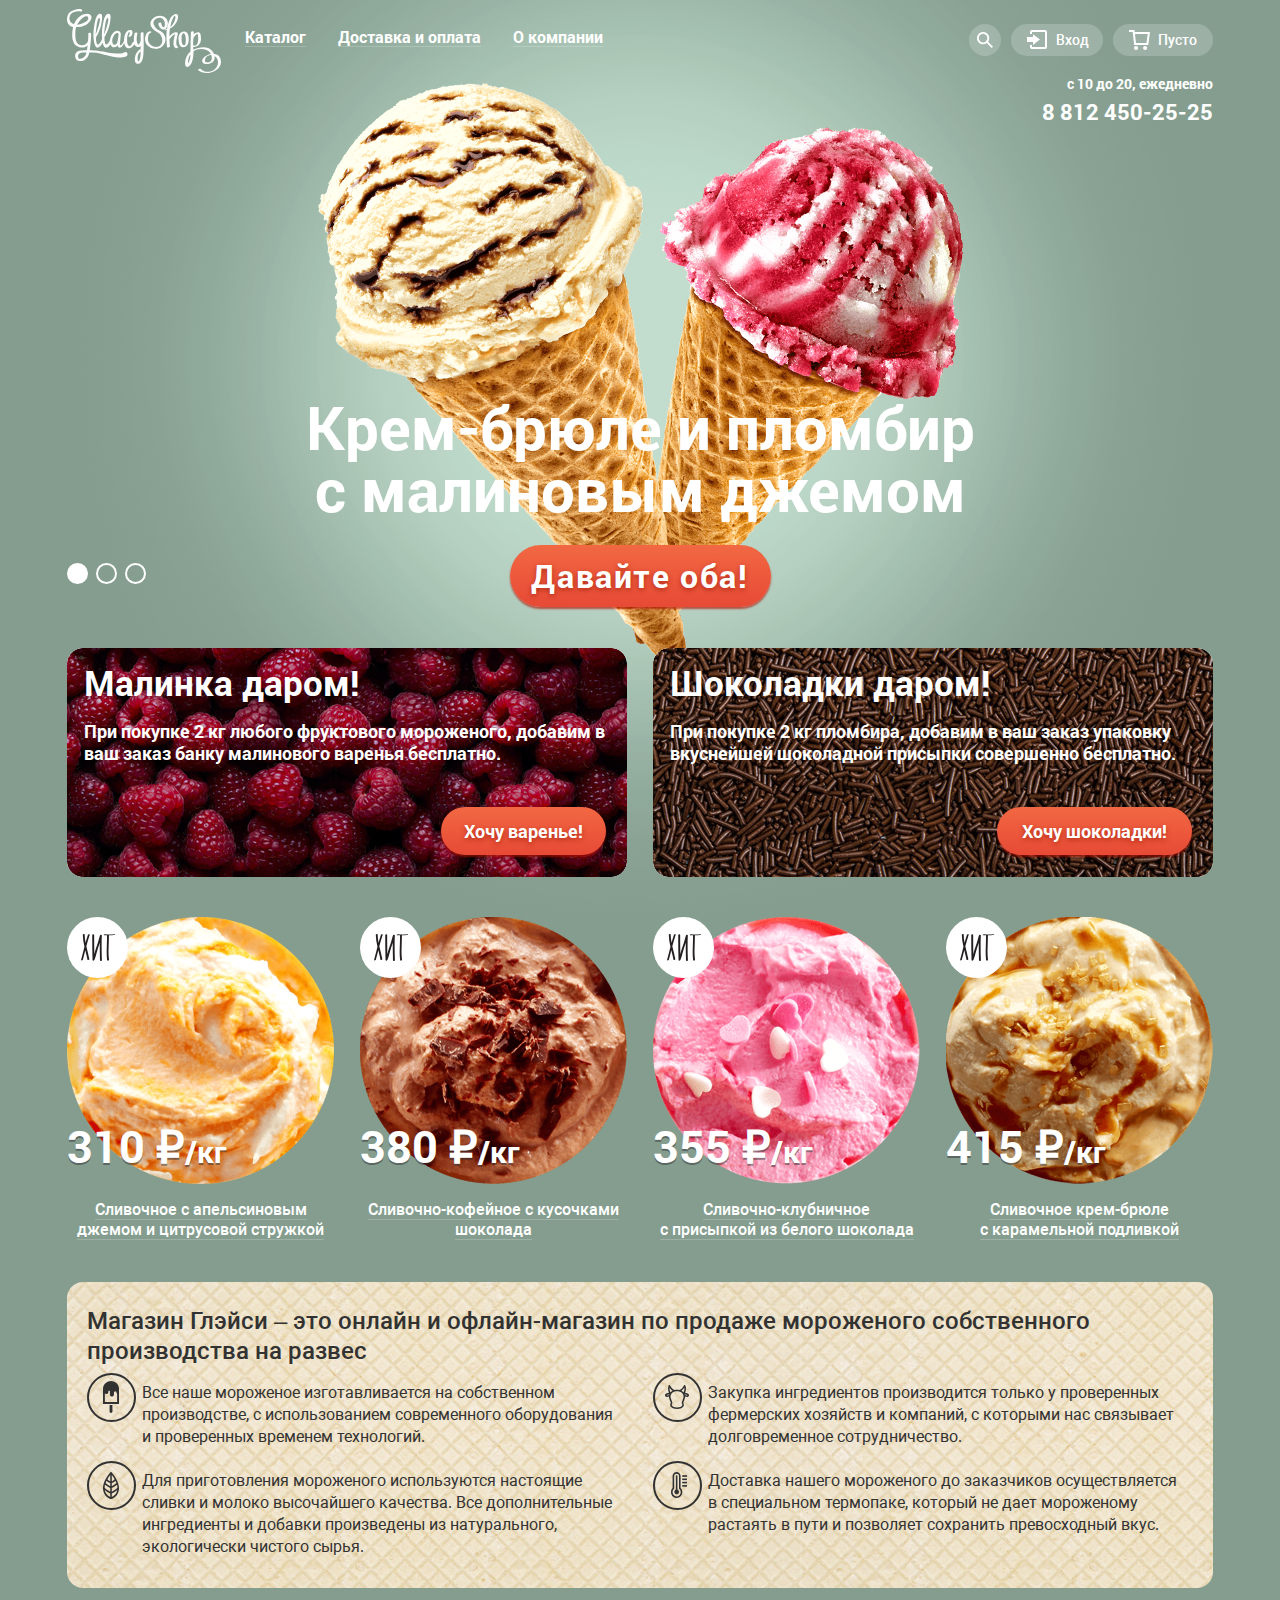
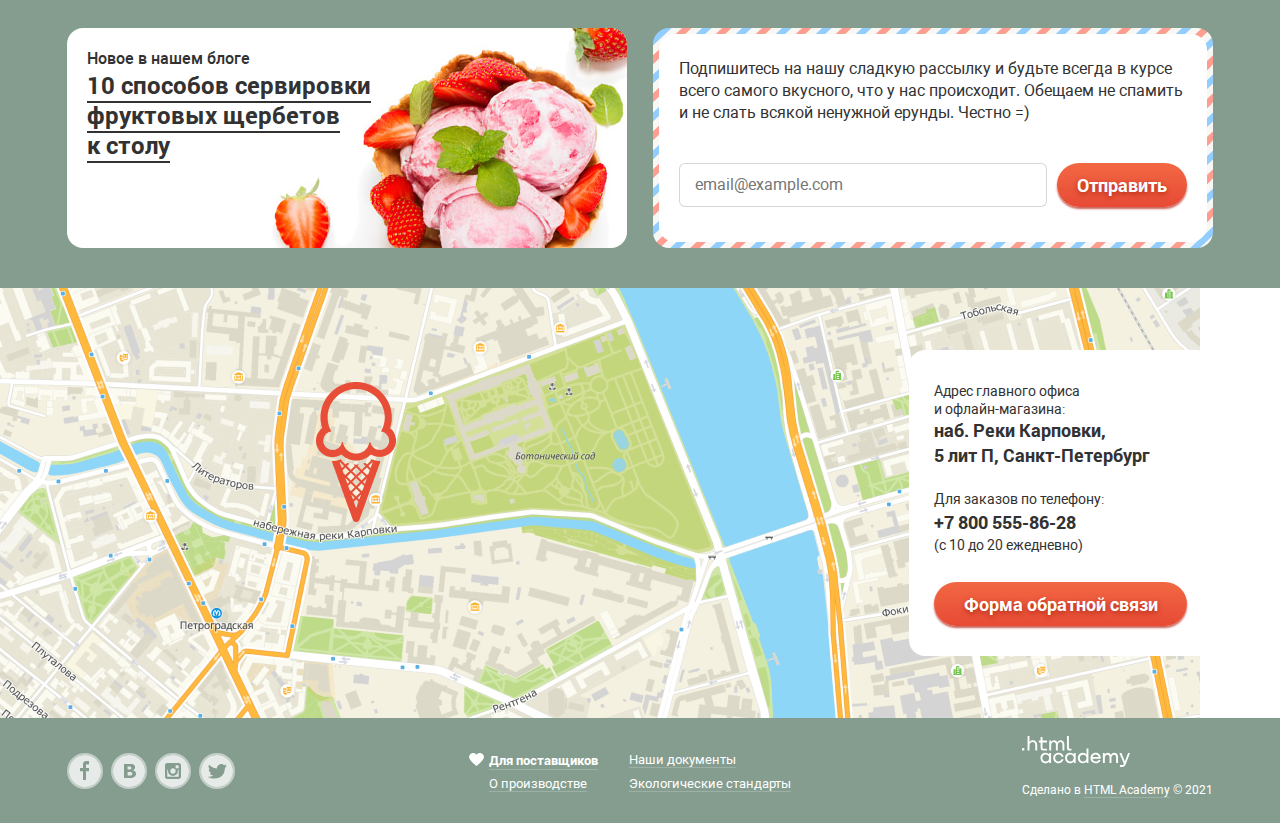
==== commit 01c5daca: "Правки после 1 проверки" ====
--- a/index.html
+++ b/index.html
@@ -6,7 +6,6 @@
     <link rel="stylesheet" href="css/style_min.css">
     <link rel="icon" href="favicon.ico">
     <!--<link href="https://fonts.googleapis.com/css2?family=Roboto:wght@400;500;700&display=swap" rel="stylesheet">-->
-    <script src="https://api-maps.yandex.ru/2.1/?lang=ru_RU&amp;apikey=e3d84fc2-05d4-40a2-bc88-77863b12a1cf"></script>
     <title>Глейси: HTML Academy: </title>
   </head>
 
@@ -51,7 +50,8 @@
                 <h3 class="visually-hidden">Окно поиска</h3>
                 <div class="search_popup search_popup-show">
                   <form  action="https://echo.htmlacademy.ru/" class="search-form" method="get" name="search-form">
-                    <input type="search" class="search-input" placeholder="Крем-брюле">
+                    <input type="search" class="search-input" id="input-search"  placeholder="Крем-брюле">
+                    <label for="input-search" class="visually-hidden">Поиск</label>
                   </form>
                 </div>
               </section>
@@ -62,8 +62,10 @@
                 </a>
                 <div class="login_window login_window-show">
                   <form action="https://echo.htmlacademy.ru/" method="POST" name="login-form" class="login-form">
-                    <input type="text" placeholder="email@example.com" class="login-input" name="login"  required>
-                    <input type="password" placeholder="******" class="pass-input" name="password"  required>
+                    <input type="text" placeholder="email@example.com" class="login-input" id="input-login" name="login"  required>
+                    <label for="input-login" class="visually-hidden" >Логин</label>
+                    <input type="password" placeholder="******" class="pass-input" id="input-pass" name="password"  required>
+                    <label for="input-pass" class="visually-hidden">Пароль</label>
                     <div class="login-controls_wrapper">
                       <button class="btn login-btn" type="submit">Войти</button>
                       <div class="login-controls_links">
@@ -166,7 +168,7 @@
             <section class="features">
               <h2 class="visually-hidden">Наши преимущества</h2>
               <div class="features_wrapper">
-                <h1>Магазин Глэйси – это онлайн и офлайн-магазин по продаже мороженого собственного производства на развес</h1>
+                <h1 class="page-title">Магазин Глэйси – это онлайн и офлайн-магазин по продаже мороженого собственного производства на развес</h1>
                 <ul class="features-list">
                   <li class="features-list_item">
                     <p  class="features-list_deccription">Все наше мороженое изготавливается на собственном производстве, с использованием современного оборудования и проверенных временем технологий.</p>
@@ -224,9 +226,12 @@
               <h4>Мы обязательно вам ответим!</h4>
               <button type="button" class="feedeback_close-btn"></button>
               <form action="https://echo.htmlacademy.ru/" class="feedback-form" method="POST">
-                <input type="text" class="input-field feedback_input-name" name="feedback-name" placeholder="Ваше имя:">
-                <input type="email" class="input-field feedback_input-name" name="feedback-email" placeholder="Ваш e-mail:">
-                <textarea name="feedback-text" class="feedback-text" placeholder="В свободной форме"></textarea>
+                <input type="text" class="input-field feedback_input-name" name="feedback-name" placeholder="Ваше имя:" id="input-feedbackname">
+                <label for="input-feedbackname" class="visually-hidden">Ваше имя</label>
+                <input type="email" class="input-field feedback_input-name" name="feedback-email" placeholder="Ваш e-mail:" id="input-feedbackemail">
+                <label for="input-feedbackemail" class="visually-hidden"></label>
+                <textarea name="feedback-text" class="feedback-text" placeholder="В свободной форме" id="feedback-text">Напишите свой текст</textarea>
+                <label for="feedback-text" class="visually-hidden"></label>
                 <button type="submit" class="btn feedback-btn">Отправить</button>
               </form>
             </section>
@@ -308,8 +313,9 @@
           </section>
         </footer>
       </div>
-      <script src="js/icon_customImage_min.js"></script>
-      <script src="js/feedbackForm_min.js"></script>
+      <script src="https://api-maps.yandex.ru/2.1/?lang=ru_RU&amp;apikey=e3d84fc2-05d4-40a2-bc88-77863b12a1cf"></script>
+      <script src="js/min_icon_customimages.js"></script>
+      <script src="js/min_feedback_form.js"></script>
       <script src="js/slider_min.js"></script>
   </body>
 </html>
--- a/css/style_min.css
+++ b/css/style_min.css
@@ -1 +1 @@
-@-webkit-keyframes spread{0%{left:-10%;opacity:.3}}@keyframes spread{0%{left:-10%;opacity:.3}}@-webkit-keyframes shake{0%,to{left:50%}10%,30%,50%,70%,90%{left:49.5%}20%,40%,60%,80%{left:50.5%}}@keyframes shake{0%,to{left:50%}10%,30%,50%,70%,90%{left:49.5%}20%,40%,60%,80%{left:50.5%}}@font-face{font-family:"Roboto";src:local("Roboto"),url(../fonts/roboto.woff2) format("woff2"),url(../fonts/roboto.woff) format("woff");font-style:normal;font-weight:400}@font-face{font-family:"Roboto";src:local("Roboto-Medium"),url(../fonts/robotomedium.woff2) format("woff2"),url(../fonts/robotomedium.woff) format("woff");font-style:normal;font-weight:500}@font-face{font-family:"Roboto";src:local("Roboto-Bold"),url(../fonts/robotobold.woff2) format("woff2"),url(../fonts/robotobold.woff) format("woff");font-style:normal;font-weight:700}:root{--basic-black:#000000;--transparent-black30:rgba(0,0,0, 0.3);--transparent-black40:rgba(0,0,0, 0.4);--text-shadow-price:rgba(49,50,53, .5);--basic-white:#ffffff;--transparent-white10:rgba(255,255,255,0.1);--transparent-white20:rgba(255,255,255,0.2);--transparent-white40:rgba(255,255,255,0.4);--transparent-white80:rgba(255,255,255,0.8);--basic-red:#E84D37;--special-red:#D07058;--red-shadow-box:rgba(172,16,0,.64);--red-shadow-text:rgba(160,32,11,.76);--dark-gray:#323232;--neutral-gray:#ABABAB;--transparent-gray:rgba(178,178,178,0.52);--transparent-gray30:rgba(178,178,178,0.3);--special-gray:rgba(248,247,244, .5);--special-beige:#f1e6d4;--special-green:#849D8F;--special-violett:#8996A6;--special-brown:#9D8B84;--special-pink:#FBDED7;--special-darkpink:#D07058;--special-lightpink:#FFBC9E;--special-maroon:#a3001b;--special_chocolate:#643e31;--special-blue:rgba(46,136,228,.52);--filtr-btn-active:#696969;--popup-input-border:#d3d3d2;--popup-window:#F8F7F4;--popup-input-txt:#999999;--grad-btn-light:#f26843;--grad-btn-dark:#e74a35;--grad-btn-hov-light:#ff9966;--grad-btn-hov-dark:#ff6666;--grad-btn-act-light:#e1623e;--grad-btn-act-dark:#d74531}.visually-hidden{position:absolute;width:1px;height:1px;margin:-1px;padding:0;overflow:hidden;border:0;clip:rect(0 0 0 0)}.page-body{font-family:"Roboto",Arial,sans-serif;font-size:16px;font-weight:700;color:var(--basic-white);margin:0;padding:0;min-height:100%;width:100%;min-width:1200px;position:relative}.page-body img{max-width:100%;height:auto}.site-wrapper{background-repeat:no-repeat;background-position:top center;width:100%}.site-wrapper-1{background-color:var(--special-green);background-image:url(../img/slide_1.png)}.site-wrapper-2{background-color:var(--special-violett);background-image:url(../img/slide_2.png)}.site-wrapper-3{background-color:var(--special-brown);background-image:url(../img/slide_3.png)}.container{width:1200px;padding:0;margin:0 auto;position:relative}.main-header{min-height:114px;padding:9px 27px}.site-navigation{-webkit-box-pack:justify;-ms-flex-pack:justify;justify-content:space-between}.nav,.site-navigation{display:-webkit-box;display:-ms-flexbox;display:flex}.logo-link{display:block;margin-right:10px}.nav-list{list-style:none;margin:0;padding:0;display:-webkit-box;display:-ms-flexbox;display:flex;-ms-flex-wrap:wrap;flex-wrap:wrap;-webkit-box-pack:center;-ms-flex-pack:center;justify-content:center;-webkit-box-align:center;-ms-flex-align:center;align-items:center}.nav-list_item{padding:0 0 10px}.nav-list_item:not(:last-child){margin-right:4px}.nav-list_link{display:block;margin:6px 14px;color:var(--basic-white);text-decoration:none;border-bottom:1px solid var(--transparent-white20)}.nav-list_item:focus .nav-list_link,.nav-list_item:hover .nav-list_link{color:var(--dark-gray);padding:6px 14px;margin:0;background-color:var(--basic-white);border-radius:26px}.nav-list_item-catalog{position:relative}.nav-list_link-current{margin:0;padding:6px 14px;background-color:var(--basic-red);border-radius:26px}.dropdown_list{list-style:none;margin:0;padding:0;position:absolute;min-width:143px;top:37px;left:-7px;border-radius:4px;background-color:var(--basic-white);display:none;z-index:1}.nav-list_item-catalog:focus .dropdown_list,.nav-list_item-catalog:hover .dropdown_list,.nav-list_link--cat:focus .dropdown_list{display:block}.new-prod{margin:0;color:var(--dark-gray);padding:10px 0 14px 22px;font-size:14px;border-bottom:1px solid var(--transparent-gray)}.dropdown-list_item:last-child{margin-bottom:5px}.dropdown-list_item:focus,.dropdown-list_item:hover{background-color:var(--special-pink)}.dropdown-list_item--current,.dropdown-list_item--current:hover,.dropdown-list_item:active{background-color:var(--special-darkpink)}.dropdown-list:hover{display:block}.dropdown_link{display:block;text-decoration:none;color:var(--dark-gray);font-size:14px;font-weight:400;line-height:16px;padding:9px 0 6px 22px}.general-links,.slider-list_item h3{font-family:"Roboto",Arial,sans-serif}.general-links{font-size:14px;font-weight:500;line-height:19px;display:-webkit-box;display:-ms-flexbox;display:flex;-webkit-box-pack:end;-ms-flex-pack:end;justify-content:flex-end;padding-top:15px}.search{width:32px;height:32px;border-radius:100%;background-color:var(--transparent-white20);cursor:pointer}.search::before{content:"";width:28px;height:28px;background-image:url(../img/search.svg);background-repeat:no-repeat;position:absolute;left:8px;top:8px}.search:hover::before{background-image:url(../img/search_blk.svg)}.cart,.search{position:relative}.cart-link,.login-wrapper{min-width:92px;height:32px;border-radius:20px;background-color:var(--transparent-white20);display:-webkit-box;display:-ms-flexbox;display:flex;-webkit-box-align:center;-ms-flex-align:center;align-items:center;margin-left:10px;cursor:pointer}.login-wrapper{text-decoration:none;color:var(--basic-white)}.cart-link{position:relative}.cart-link,.login-wrapper_link{text-decoration:none;color:var(--basic-white)}.login-wrapper::before{background-image:url(../img/sign_in.svg)}.cart-link_empty::before,.cart-link_full::before,.login-wrapper::before{content:"";width:30px;height:30px;background-repeat:no-repeat;position:absolute;top:6px;left:16px}.cart-link_full::before{background-image:url(../img/cart_red.svg)}.login-wrapper:hover,.search:hover{background-color:var(--basic-white)}.login-wrapper:hover,.login-wrapper:hover>.login-wrapper_link,.pagination_item-current a,.sorting option{color:var(--dark-gray)}.login-wrapper:hover::before{background-image:url(../img/sign_inblk.svg)}.cart-link_empty{min-width:100px}.cart-link_full{min-width:120px;color:var(--dark-gray)}.cart-link_full,.cart-link_full:hover{background-color:var(--basic-white)}.cart:hover>.cart-popup_show{display:block}.cart-link_empty::before{background-image:url(../img/cart.svg)}.general-btn_name{display:block;padding-left:45px}.header-worktime{font-size:14px;margin:0 0 7px;padding:0;text-align:right}.header-phone_link{text-decoration:none;color:var(--basic-white);font-size:22px;font-weight:700}.header-phone_link:hover{color:var(--special-lightpink)}.header-phone{margin:0;padding:0;text-align:right}.slider{position:relative;margin-bottom:41px}.slider-list{list-style:none;margin:0;padding:0}.slider-list_item{display:none}.slide-1,.slide-2,.slide-3{margin-top:262px}.slide-current{display:block}.slider-list_item h3{text-align:center;font-size:60px;line-height:62px;padding:0 245px;margin:0 auto 25px}.btn{display:-webkit-box;display:-ms-flexbox;display:flex;-webkit-box-align:center;-ms-flex-align:center;align-items:center;-webkit-box-pack:center;-ms-flex-pack:center;justify-content:center;border-radius:70px;background:-webkit-gradient(linear,left top,left bottom,from(var(--grad-btn-light)),to(var(--grad-btn-dark)));background:-o-linear-gradient(top,var(--grad-btn-light) 0%,var(--grad-btn-dark) 100%);background:linear-gradient(180deg,var(--grad-btn-light) 0%,var(--grad-btn-dark) 100%);-webkit-box-shadow:0 2px 2px 0 var(--red-shadow-box);box-shadow:0 2px 2px 0 var(--red-shadow-box);text-decoration:none;text-shadow:0 2px 5px var(--red-shadow-text);color:var(--basic-white);text-align:center;border:0;font-size:18px;font-weight:700;height:44px;cursor:pointer}.btn-choise{width:261px;height:62px;font-size:32px;line-height:60px;margin:0 auto;letter-spacing:.05em}.btn:hover{background:-webkit-gradient(linear,left top,left bottom,color-stop(60%,var(--grad-btn-hov-light)),to(var(--grad-btn-hov-dark)));background:-o-linear-gradient(var(--grad-btn-hov-light) 60%,var(--grad-btn-hov-dark) 100%);background:linear-gradient(var(--grad-btn-hov-light) 60%,var(--grad-btn-hov-dark) 100%)}.btn:active{background:-webkit-gradient(linear,left top,left bottom,color-stop(60%,var(--grad-btn-act-light)),to(var(--grad-btn-act-dark)));background:-o-linear-gradient(var(--grad-btn-act-light) 60%,var(--grad-btn-act-dark) 100%);background:linear-gradient(var(--grad-btn-act-light) 60%,var(--grad-btn-act-dark) 100%);-webkit-box-shadow:inset 0 2px 2px 0 var(--red-shadow-box);box-shadow:inset 0 2px 2px 0 var(--red-shadow-box)}.slider_controls{position:absolute;width:79px;left:27px;bottom:23px;display:-webkit-box;display:-ms-flexbox;display:flex;-webkit-box-pack:justify;-ms-flex-pack:justify;justify-content:space-between}.button-slide{width:21px;height:21px;background-color:transparent;border:2px solid var(--basic-white);border-radius:50%;cursor:pointer}.button-slide:hover{background-color:var(--transparent-white40)}.bestsellers-list_item::before,.button-slide_current,.button-slide_current:hover{background-color:var(--basic-white)}.extra{padding:0 27px}.features,.info{padding:0 27px;margin-bottom:40px}.extra-list{list-style:none;margin:0;padding:0;display:-ms-grid;display:grid;-webkit-box-pack:justify;-ms-flex-pack:justify;justify-content:space-between;-ms-grid-columns:1fr 26px 1fr;grid-template-columns:1fr 1fr;gap:26px}.extra-list_item{min-height:229px;border-radius:16px;padding:14px 21px 5px 17px;-webkit-box-sizing:border-box;box-sizing:border-box;background-repeat:no-repeat}.bonus-1{background-image:url(../img/malina_bcg.jpg);background-color:var(--special-maroon)}.bonus-2{background-image:url(../img/chocolate_bcg.jpg);background-color:var(--special_chocolate)}.extra{margin-bottom:40px}.extra-list_titel{font-size:35px;margin:0 0 18px}.extra-list_description{font-size:18px;line-height:22px;margin:0 0 43px}.btn-extra{border:0;height:48px;margin-left:auto;-webkit-box-sizing:border-box;box-sizing:border-box}.btn-extra_jam{padding:0 22px;width:165px}.btn-extra_choco{padding:0 24px;width:195px}.bestsellers{padding:0 27px;margin-bottom:42px}.bestsellers-list,.product-cards_list{list-style:none;margin:0;padding:0;display:-ms-grid;display:grid;-ms-grid-columns:1fr 26px 1fr 26px 1fr 26px 1fr;grid-template-columns:repeat(4,1fr);-webkit-column-gap:26px;-moz-column-gap:26px;column-gap:26px;row-gap:37px}.bestsellers-list_description--link,.product-cards_description-link{text-decoration:none;color:var(--basic-white);position:relative;z-index:300;border-bottom:1px solid var(--transparent-white20)}.aboutus_link:active,.aboutus_link:hover,.bestsellers-list_description--link:active,.bestsellers-list_description--link:hover,.copyright_link:hover,.product-cards_description-link:active,.product-cards_description-link:hover{color:var(--special-lightpink);border-bottom:1px solid var(--special-lightpink)}.bestsellers-list_item,.product-cards_item{-webkit-box-sizing:border-box;box-sizing:border-box;position:relative}.bestsellers-list_img,.product-cards_img{position:relative;z-index:200}.bestsellers-list_item::before{content:"";width:61px;height:61px;border-radius:100%;background-image:url(../img/hit_n.svg);background-position:center center;background-repeat:no-repeat;position:absolute;top:0;left:0;z-index:201}.bestsellers-list_item-card,.product-cards_item-card{position:absolute;width:293px;height:402px;border-radius:4px;background-color:var(--transparent-white20);top:-6px;left:-13px;display:none;-webkit-box-align:end;-ms-flex-align:end;align-items:flex-end;-webkit-box-pack:center;-ms-flex-pack:center;justify-content:center}.bestsellers-list_item:hover .bestsellers-list_item-card,.product-cards_item:hover .product-cards_item-card{display:-webkit-box;display:-ms-flexbox;display:flex;z-index:250}.product-cards_item:hover .product-cards_img{z-index:300}.bestsellers-btn{width:200px;margin:0 auto 20px;z-index:300}.bestsellers-list_item--price,.product-cards_item-price{font-size:45px;margin:-67px 0 28px;padding:0;color:var(--basic-white);position:relative;z-index:300;text-shadow:0 2px var(--text-shadow-price)}.bestsellers-list_item--weight,.product-cards_item-weight{font-size:30px;position:relative;z-index:300}.bestsellers-list_description,.product-cards_description{font-weight:500;font-size:16px;line-height:20px;text-align:center;color:var(--basic-white);margin:0}.features_wrapper{-webkit-box-sizing:border-box;box-sizing:border-box;background-image:url(../img/pattern.jpg);background-color:var(--special-beige);min-height:306px;padding:24px 20px;border-radius:16px;color:var(--dark-gray)}.features h1{margin:0 0 16px;padding:0;font-size:24px;font-weight:500;line-height:30px}.features-list{margin:0;padding:0;list-style:none;font-size:16px;font-weight:400;line-height:22px;display:-ms-grid;display:grid;-ms-grid-columns:1fr 26px 1fr;grid-template-columns:1fr 1fr;-webkit-column-gap:26px;-moz-column-gap:26px;column-gap:26px;row-gap:22px}.features-list_item{position:relative}.features-list_deccription{margin:0;padding:0 5px 0 55px;position:relative}.features-list_item::before{content:"";width:50px;height:50px;top:-9px;position:absolute;background-image:url(../img/escimo_icon.svg);background-repeat:no-repeat}.feature-2::before{background-image:url(../img/cow_icon.svg)}.feature-3::before{background-image:url(../img/leaf_icon.svg)}.feature-4::before{background-image:url(../img/temperature_icon.svg)}.info_wrapper{margin:0;padding:0;display:-ms-grid;display:grid;-ms-grid-columns:1fr 26px 1fr;grid-template-columns:1fr 1fr;-webkit-box-pack:justify;-ms-flex-pack:justify;justify-content:space-between;-webkit-column-gap:26px;-moz-column-gap:26px;column-gap:26px}.blog,.subscribe-form{min-height:220px;border-radius:16px;color:var(--dark-gray);-webkit-box-sizing:border-box;box-sizing:border-box}.blog{background-image:url(../img/strawberry_bcg.jpg);background-repeat:no-repeat;background-color:var(--basic-white);padding:22px 20px}.blog_titel{margin:0 0 2px;font-weight:500}.blog_link{text-decoration:none;color:var(--dark-gray);font-size:24px;font-weight:700;line-height:30px}.blog_link:hover{color:var(--special-lightpink)}.blog_news{margin:0;border-bottom:2px solid var(--dark-gray)}.blog_news:hover{border-bottom:2px solid var(--special-lightpink)}.subscribe-form{background-image:url(../img/post_pattern_sm.jpg);background-color:var(--basic-white);padding:6px;display:-webkit-box;display:-ms-flexbox;display:flex;-webkit-box-pack:center;-ms-flex-pack:center;justify-content:center}.subscribe-form_inner{background-color:var(--basic-white);border-radius:16px;padding:24px 19px 24px 20px;-webkit-box-sizing:border-box;box-sizing:border-box}.subscribe-form_label{font-family:"Roboto",Arial,sans-serif;font-size:16px;font-weight:400;line-height:22px;display:block;margin:0 0 39px}.subscribe-form_descripton{margin:0 0 39px}.input-field{height:44px;border:1px solid var(--transparent-gray);border-radius:6px;padding:15px;-webkit-box-sizing:border-box;box-sizing:border-box;margin-right:6px;font-size:16px;font-weight:400;color:var(--dark-gray)}.input-field:focus,.login-input:focus,.pass-input:focus,.search-input:focus{outline:0;border:1px solid var(--special-blue)}.subscribe-form_input{width:368px}.subscribe-btn{width:130px;display:inline-block}.map-wrapper{height:430px;background-color:var(--basic-white);position:relative;background-image:url(../img/map.png);background-repeat:no-repeat;z-index:1}.map-wrapper iframe{border:0;width:100%;height:430px}.contacts-container{position:relative;z-index:100;display:-webkit-box;display:-ms-flexbox;display:flex}.contacts_wrapper{background-color:var(--basic-white);color:var(--dark-gray);padding:32px 25px;border-radius:16px;-webkit-box-sizing:border-box;box-sizing:border-box;width:303px;height:306px;position:absolute;right:2.3%;top:62px}.contacts_address,.contacts_phone{font-size:14px;font-weight:400;line-height:18px;margin:0}.contacts_address--value{font-size:18px;font-weight:700;line-height:25px;margin:0 0 22px}.contacts_phone--link{display:block;text-decoration:none;color:inherit;margin:0;font-size:18px;line-height:28px}.contacts_working-time{margin-bottom:28px}.relation-btn{width:253px}.main-footer{padding:18px 27px;display:-webkit-box;display:-ms-flexbox;display:flex;-webkit-box-pack:justify;-ms-flex-pack:justify;justify-content:space-between;font-size:13px;font-weight:400;min-height:100px;-webkit-box-sizing:border-box;box-sizing:border-box}.social{margin-right:22px;padding-top:17px}.social-list{list-style:none;margin:0;padding:0;width:168px;display:-webkit-box;display:-ms-flexbox;display:flex;-ms-flex-wrap:wrap;flex-wrap:wrap;-webkit-box-pack:justify;-ms-flex-pack:justify;justify-content:space-between}li.social-list_item{padding-bottom:5px}.social-list_link:hover path{fill-opacity:1}.social-list_link:active path{fill-opacity:1;stroke-opacity:.7}.aboutus{padding:13px 0}.aboutus-list{list-style:none;margin:0;display:-ms-grid;display:grid;-ms-grid-columns:-webkit-max-content 31px -webkit-max-content;-ms-grid-columns:max-content 31px max-content;grid-template-columns:-webkit-max-content -webkit-max-content;grid-template-columns:max-content max-content;-webkit-column-gap:31px;-moz-column-gap:31px;column-gap:31px;row-gap:8px;padding:4px 0 0}.aboutus_link,.copyright_link{text-decoration:none;color:inherit;border-bottom:1px solid var(--transparent-white20);position:relative}.aboutus_link--provider{font-weight:700}.aboutus_link--provider::before{content:"";width:15px;height:15px;background-image:url(../img/heart.svg);background-repeat:no-repeat;background-position:center center;position:absolute;top:1px;left:-20px}.aboutus_link--provider:hover::before{background-image:url(../img/heart_pink.svg)}.copyright-logo_link{display:block;margin-bottom:13px}.copyright-logo_link:hover path{fill:var(--special-lightpink)}.copyright_description{font-size:12px;margin:0}.search_popup{position:absolute;top:35px;right:0;display:none;-webkit-box-shadow:0 20px 20px 0 var(--transparent-black40);box-shadow:0 20px 20px 0 var(--transparent-black40)}.search_popup-show{display:none}.search:focus .search_popup-show,.search:hover .search_popup-show{display:block}.search-form{width:341px;height:84px;padding:20px 15px;background-color:var(--popup-window);-webkit-box-sizing:border-box;box-sizing:border-box;border-radius:4px;-webkit-box-shadow:0 20px 20px 0 var(--transparent-black40);box-shadow:0 20px 20px 0 var(--transparent-black40)}.search-input{width:311px;height:44px;border-radius:4px;border:1px solid var(--popup-input-border);padding:15px;font-weight:700}.login-input::-webkit-input-placeholder,.pass-input::-webkit-input-placeholder,.search-input::-webkit-input-placeholder{font-size:14px;font-weight:400}.login-input::-moz-placeholder,.pass-input::-moz-placeholder,.search-input::-moz-placeholder{font-size:14px;font-weight:400}.login-input:-ms-input-placeholder,.pass-input:-ms-input-placeholder,.search-input:-ms-input-placeholder{font-size:14px;font-weight:400}.login-input::-ms-input-placeholder,.pass-input::-ms-input-placeholder,.search-input::-ms-input-placeholder{font-size:14px;font-weight:400}.login-input::placeholder,.pass-input::placeholder,.search-input::placeholder{font-size:14px;font-weight:400}.login-wrapper{position:relative}.login_window{position:absolute;padding:20px 17px 22px 19px;background-color:var(--popup-window);-webkit-box-shadow:0 20px 20px 0 var(--transparent-black40);box-shadow:0 20px 20px 0 var(--transparent-black40);border-radius:4px;top:35px;right:0;z-index:100}.login_window-show{display:none}.login-wrapper:hover .login_window-show{display:block}.login-input,.pass-input{width:241px;height:44px;-webkit-box-sizing:border-box;box-sizing:border-box;border:1px solid var(--popup-input-border);border-radius:4px;padding:14px;margin-bottom:20px;font-weight:700}.login-btn{width:103px}.login-controls_wrapper{display:-webkit-box;display:-ms-flexbox;display:flex;-webkit-box-align:center;-ms-flex-align:center;align-items:center;-webkit-box-pack:justify;-ms-flex-pack:justify;justify-content:space-between}.login-controls_link{font-size:13px;font-weight:400;color:var(--dark-gray);display:block;text-decoration:none;border-bottom:1px solid var(--transparent-gray30)}.login-controls_link:hover{color:var(--special-lightpink);border-bottom:1px solid var(--special-lightpink)}.feedback,.multyplay-layer{position:fixed;top:0;left:0;width:100%;height:100%;background-color:var(--transparent-black30);z-index:400;display:none}.feedback{padding:20px 25px 27px;width:477px;height:441px;-webkit-box-sizing:border-box;box-sizing:border-box;background-color:var(--popup-window);-webkit-box-shadow:0 20px 20px 0 var(--transparent-black40);box-shadow:0 20px 20px 0 var(--transparent-black40);top:50%;left:50%;-webkit-transform:translate(-50%,-50%);-ms-transform:translate(-50%,-50%);transform:translate(-50%,-50%);border-radius:6px;z-index:500}.feedback_show{display:block;-webkit-animation-name:spread;animation-name:spread;-webkit-animation-duration:.5s;animation-duration:.5s}.feedback_error{-webkit-animation-name:shake;animation-name:shake;-webkit-animation-duration:.2s;animation-duration:.2s}.multyplay-layer_show{display:block}.feedback h4{color:var(--dark-gray);font-weight:500;font-size:24px;margin:0 0 26px}.feedeback_close-btn{position:absolute;width:30px;height:30px;top:4%;right:4%;background-color:transparent;border:0;outline:0;cursor:pointer}.feedeback_close-btn::after,.feedeback_close-btn::before{content:"";width:3px;height:25px;background-color:var(--dark-gray);position:absolute;left:50%;top:0;-webkit-transform:rotate(45deg);-ms-transform:rotate(45deg);transform:rotate(45deg)}.feedeback_close-btn::after{-webkit-transform:rotate(-45deg);-ms-transform:rotate(-45deg);transform:rotate(-45deg)}.feedeback_close-btn:hover::after,.feedeback_close-btn:hover::before{background-color:var(--basic-black)}.feedeback_close-btn:active::after,.feedeback_close-btn:active::before{background-color:var(--transparent-gray30)}.feedback_input-name{width:267px;margin-bottom:20px;font-weight:700}.feedback_input-name::-webkit-input-placeholder{font-weight:400}.feedback_input-name::-moz-placeholder{font-weight:400}.feedback_input-name:-ms-input-placeholder{font-weight:400}.feedback_input-name::-ms-input-placeholder{font-weight:400}.feedback_input-name::placeholder{font-weight:400}.feedback-text{min-width:428px;min-height:154px;padding:15px;-webkit-box-sizing:border-box;box-sizing:border-box;resize:none;border:1px solid var(--popup-input-border);border-radius:4px;font-size:16px;font-weight:400;color:var(--dark-gray);margin-bottom:20px}.feedback-text:focus{outline:0;border:1px solid var(--special-blue)}.feedback-btn{width:140px;margin-left:auto}.cart-popup{list-style:none;margin:0;position:absolute;width:540px;-webkit-box-sizing:border-box;box-sizing:border-box;padding:20px 15px;background-color:var(--popup-window);-webkit-box-shadow:0 20px 20px 0 var(--transparent-black40);box-shadow:0 20px 20px 0 var(--transparent-black40);right:0;top:35px;border-radius:4px;font-size:13px;font-weight:400;line-height:16px;color:var(--dark-gray);z-index:100}.cart-popup_list{list-style:none;margin:0;padding:0}.cart-popup_item{display:-webkit-box;display:-ms-flexbox;display:flex;-webkit-box-align:start;-ms-flex-align:start;align-items:flex-start;margin-bottom:20px}.cart-popup_item:last-child{border-bottom:1px solid var(--popup-input-border);padding-bottom:6px;margin-bottom:16px}.cart-popup_item--control{padding:9px 0 9px 6px;margin-right:3px;position:relative}.cart-popup_item--preview{display:block;padding:0 6px}.cart-popup_item--descr{padding:8px 6px}.cart-popup_item--amount,.cart-popup_item--ratio{padding:8px 6px;text-align:center}.cart-popup_item--descr{text-align:left;width:230px;margin-right:5px}.cart-popup_item--ratio{margin-right:15px}.cart-popup_item--price{color:var(--neutral-gray)}.cart-popup_item--btn{display:block;padding:9px 0 9px 6px;margin-right:9px;position:relative;width:11px;height:11px;border:0;background-color:transparent;cursor:pointer}.cart-popup_item--btn::after,.cart-popup_item--btn::before{content:"";width:1px;height:15px;background-color:var(--dark-gray);position:absolute;left:11px;top:6px;-webkit-transform:rotate(45deg);-ms-transform:rotate(45deg);transform:rotate(45deg)}.cart-popup_item--btn::after{-webkit-transform:rotate(-45deg);-ms-transform:rotate(-45deg);transform:rotate(-45deg)}.total{font-size:15px;font-weight:700;text-align:right;margin:14px 0}.cart-btn{width:172px;margin-left:auto}.cart-popup_show{display:none}.popup_shadow{-webkit-box-shadow:0 20px 20px 0 var(--transparent-black40);box-shadow:0 20px 20px 0 var(--transparent-black40)}.catalog-wrapper{width:100%;background-color:var(--special-green)}.main-catalog{padding:0 27px;-webkit-box-sizing:border-box;box-sizing:border-box}.breadcrumbs{margin:-35px 0 1px}.breadcrumbs_list{list-style:none;padding:0;margin:0;font-size:14px;font-weight:400;display:-webkit-box;display:-ms-flexbox;display:flex;-ms-flex-wrap:wrap;flex-wrap:wrap}.breadcrumbs_list-item:not(:last-child){margin-right:23px;border-bottom:1px solid var(--transparent-white20);position:relative}.breadcrumbs_list-item:not(:last-child)::after{content:"";width:8px;height:8px;background-image:url(../img/list_marker.svg);background-repeat:no-repeat;position:absolute;top:4px;right:-17px}.breadcrumbs_list-item:not(:last-child) a:hover{color:var(--special-lightpink);border-bottom:1px solid var(--special-lightpink)}.breadcrumbs_list-link{text-decoration:none;font:inherit;color:var(--basic-white)}.breadcrumbs_list-link--current{cursor:default}h1{display:inline-block;font-size:35px;margin:0 0 30px}.filters-block{margin-bottom:24px}.filters-block_wrapper{display:-webkit-box;display:-ms-flexbox;display:flex;-ms-flex-wrap:wrap;flex-wrap:wrap}.filter{border:0;padding:0;margin:0 14px 17px 0;font-size:16px;font-weight:500}.filter_title{font-size:14px;padding-left:16px;margin-bottom:4px}.range-filter,.sorting{height:36px;border-radius:20px;background-color:var(--transparent-white20);-webkit-box-sizing:border-box;box-sizing:border-box;cursor:pointer}.sorting{width:196px;border:0;padding:0 35px 0 16px;font-weight:500;-webkit-appearance:none;-moz-appearance:none;appearance:none;color:var(--basic-white);background-image:url(../img/arrow_down.svg);background-repeat:no-repeat;background-position:92% 50%}.sorting:hover{color:var(--dark-gray);background-image:url(../img/arrow_down_blk.svg)}.range-filter{width:218px;padding:17px 21px;position:relative}.price-controls{display:-webkit-box;display:-ms-flexbox;display:flex;position:absolute;top:-20px;left:56px}.price,.price-controls label{font-size:14px}.price{font-weight:500;color:var(--basic-white);background-color:transparent;border:0;width:24px}.input_wrapper{display:-webkit-box;display:-ms-flexbox;display:flex;-webkit-box-align:baseline;-ms-flex-align:baseline;align-items:baseline}.bar,.scale{height:2px;width:176px;background-color:var(--special-gray)}.bar{width:60%;background-color:var(--popup-window);margin-left:20px}.toggle{width:4px;height:4px;border:8px solid var(--basic-white);border-radius:100%;background-color:var(--neutral-gray);position:absolute;top:8px}.toggle:hover{width:5px;height:5px}.toggle-min{left:16%}.toggle-max{right:30%}.filters-block_wrapper-additive,.filters-block_wrapper-fat{border-radius:20px;background-color:var(--transparent-white20);display:-webkit-box;display:-ms-flexbox;display:flex;-ms-flex-wrap:wrap;flex-wrap:wrap;-webkit-box-align:center;-ms-flex-align:center;align-items:center;list-style:none;margin:0;padding:5px 19px 3px 49px}.filters-block_wrapper-additive li,.filters-block_wrapper-fat li{position:relative;padding:5px 0}.filters-block_wrapper-fat li:not(:last-child){margin-right:52px}.filters-block_wrapper-additive li:not(:last-child){margin-right:55px}.filter-btn{height:36px;width:144px;-webkit-box-sizing:border-box;box-sizing:border-box;border:2px solid var(--basic-white);border-radius:20px;background-color:var(--transparent-white20);color:var(--basic-white);margin-top:20px;font-weight:500;cursor:pointer}.filter-btn:focus,.filter-btn:hover{background-color:var(--basic-white);color:var(--dark-gray)}.filter-btn:active{border:0;background-color:var(--basic-white);color:var(--dark-gray);-webkit-box-shadow:inset 0 2px 1px var(--filtr-btn-active);box-shadow:inset 0 2px 1px var(--filtr-btn-active)}.label-checkbox,.label-radio{cursor:pointer}.label-radio::before{content:"";width:16px;height:16px;border:3px solid var(--transparent-white80);border-radius:100%;position:absolute;top:2px;left:-34px;display:block}.label-radio:hover::before{border:3px solid var(--basic-white)}.label-radio::after,.label-radio:hover::after{content:"";width:8px;height:8px;background-color:var(--transparent-white80);border-radius:100%;position:absolute;top:9px;left:-27px;display:block}.label-radio:hover::after{background-color:var(--basic-white)}.fat-input+.label-radio::after{display:none}.fat-input:checked+.label-radio::after,.input-additive:checked+.label-checkbox::after{display:block}.input-additive:disabled+.label-checkbox{cursor:default}.label-checkbox::after,.label-checkbox::before{content:"";width:22px;height:22px;position:absolute;background-repeat:no-repeat;left:-35px;top:3px}.label-checkbox::before{background-image:url(../img/checkbox.svg)}.label-checkbox:hover::before{background-image:url(../img/checkbox_hov.svg)}.label-checkbox::after{background-image:url(../img/checkbox_checked.svg);display:none}.label-checkbox:hover::after{background-image:url(../img/checkbox_checked_hov.svg);display:none}.input-additive:checked+.label-checkbox::before{display:none}.input-additive:disabled+.label-checkbox::after{background-image:url(../img/checkbox_checked_dsb.svg)}.input-additive:disabled+.label-checkbox::before{background-image:url(../img/checkbox_dsb.svg)}.product-cards{padding:0;margin:0 0 77px}.pages{padding-bottom:29px;border-bottom:1px solid var(--transparent-white20)}.pages,.pagination,.pagination_item,.pagination_wrapper{display:-webkit-box;display:-ms-flexbox;display:flex}.pagination_wrapper{-ms-flex-wrap:wrap;flex-wrap:wrap;margin-left:auto;-webkit-box-align:center;-ms-flex-align:center;align-items:center;-webkit-box-pack:justify;-ms-flex-pack:justify;justify-content:space-between}.pagination,.pagination_item{position:relative}.pagination{counter-reset:page 0;list-style:none;margin:0 16px;padding:0}.pagination_item{counter-increment:page 0;width:26px;height:26px;border-radius:100%;background-color:transparent;margin:0;-webkit-box-align:center;-ms-flex-align:center;align-items:center;-webkit-box-pack:center;-ms-flex-pack:center;justify-content:center}.pagination_item:hover{background-color:var(--transparent-white20)}.pagination_item:not(:last-child){margin-right:5px}.pagination_item-link::before{counter-increment:page;content:counter(page)}.pagination_item-link{display:block;text-decoration:none;font-size:16px;line-height:16px;font-weight:500;color:var(--basic-white)}.pagination_item-current{background-color:var(--basic-white)}.page-btn{border:0;background-color:transparent;padding:0}.page-btn_edge path{fill:var(--transparent-white20)}.yndex-map{height:100%;width:100%}
+@-webkit-keyframes spread{0%{left:-10%;opacity:.3}}@keyframes spread{0%{left:-10%;opacity:.3}}@-webkit-keyframes shake{0%,to{left:50%}10%,30%,50%,70%,90%{left:49.5%}20%,40%,60%,80%{left:50.5%}}@keyframes shake{0%,to{left:50%}10%,30%,50%,70%,90%{left:49.5%}20%,40%,60%,80%{left:50.5%}}@font-face{font-family:"Roboto";src:local("Roboto"),url(../fonts/roboto.woff2) format("woff2"),url(../fonts/roboto.woff) format("woff");font-style:normal;font-weight:400}@font-face{font-family:"Roboto";src:local("Roboto-Medium"),url(../fonts/robotomedium.woff2) format("woff2"),url(../fonts/robotomedium.woff) format("woff");font-style:normal;font-weight:500}@font-face{font-family:"Roboto";src:local("Roboto-Bold"),url(../fonts/robotobold.woff2) format("woff2"),url(../fonts/robotobold.woff) format("woff");font-style:normal;font-weight:700}:root{--basic-black:#000000;--transparent-black30:rgba(0,0,0, 0.3);--transparent-black40:rgba(0,0,0, 0.4);--text-shadow-price:rgba(49,50,53, .5);--basic-white:#ffffff;--transparent-white10:rgba(255,255,255,0.1);--transparent-white20:rgba(255,255,255,0.2);--transparent-white40:rgba(255,255,255,0.4);--transparent-white80:rgba(255,255,255,0.8);--basic-red:#E84D37;--special-red:#D07058;--red-shadow-box:rgba(172,16,0,.64);--red-shadow-text:rgba(160,32,11,.76);--dark-gray:#323232;--neutral-gray:#ABABAB;--transparent-gray:rgba(178,178,178,0.52);--transparent-gray30:rgba(178,178,178,0.3);--special-gray:rgba(248,247,244, .5);--special-beige:#f1e6d4;--special-green:#849D8F;--special-violett:#8996A6;--special-brown:#9D8B84;--special-pink:#FBDED7;--special-darkpink:#D07058;--special-lightpink:#FFBC9E;--special-maroon:#a3001b;--special_chocolate:#643e31;--special-blue:rgba(46,136,228,.52);--filtr-btn-active:#696969;--popup-input-border:#d3d3d2;--popup-window:#F8F7F4;--popup-input-txt:#999999;--grad-btn-light:#f26843;--grad-btn-dark:#e74a35;--grad-btn-hov-light:#ff9966;--grad-btn-hov-dark:#ff6666;--grad-btn-act-light:#e1623e;--grad-btn-act-dark:#d74531}.visually-hidden{position:absolute;width:1px;height:1px;margin:-1px;padding:0;overflow:hidden;border:0;clip:rect(0 0 0 0)}.page-body{font-family:"Roboto",Arial,sans-serif;font-size:16px;font-weight:700;color:var(--basic-white);margin:0;padding:0;min-height:100%;width:100%;min-width:1200px;position:relative}.page-body img{max-width:100%;height:auto}.site-wrapper{background-repeat:no-repeat;background-position:top center;width:100%}.site-wrapper-1{background-color:var(--special-green);background-image:url(../img/slide_1.png)}.site-wrapper-2{background-color:var(--special-violett);background-image:url(../img/slide_2.png)}.site-wrapper-3{background-color:var(--special-brown);background-image:url(../img/slide_3.png)}.container{width:1200px;padding:0;margin:0 auto;position:relative}.main-header{min-height:114px;padding:9px 27px;-webkit-box-sizing:border-box;box-sizing:border-box}.site-navigation{-webkit-box-pack:justify;-ms-flex-pack:justify;justify-content:space-between}.nav,.site-navigation{display:-webkit-box;display:-ms-flexbox;display:flex}.logo-link{display:block;margin-right:10px}.nav-list{list-style:none;margin:0;padding:0;display:-webkit-box;display:-ms-flexbox;display:flex;-ms-flex-wrap:wrap;flex-wrap:wrap;-webkit-box-pack:center;-ms-flex-pack:center;justify-content:center;-webkit-box-align:center;-ms-flex-align:center;align-items:center}.nav-list_item{padding:0 0 10px}.nav-list_item:not(:last-child){margin-right:4px}.nav-list_link{display:block;margin:6px 14px;color:var(--basic-white);text-decoration:none;border-bottom:1px solid var(--transparent-white20)}.nav-list_item:focus .nav-list_link,.nav-list_item:hover .nav-list_link{color:var(--dark-gray);padding:6px 14px;margin:0;background-color:var(--basic-white);border-radius:26px}.nav-list_item-catalog{position:relative}.nav-list_link-current{margin:0;padding:6px 14px;background-color:var(--basic-red);border-radius:26px}.dropdown_list{list-style:none;margin:0;padding:0;position:absolute;min-width:143px;top:37px;left:-7px;border-radius:4px;background-color:var(--basic-white);display:none;z-index:1}.nav-list_item-catalog:focus .dropdown_list,.nav-list_item-catalog:hover .dropdown_list,.nav-list_link--cat:focus .dropdown_list{display:block}.new-prod{margin:0;color:var(--dark-gray);padding:10px 0 14px 22px;font-size:14px;border-bottom:1px solid var(--transparent-gray)}.dropdown-list_item:last-child{margin-bottom:5px}.dropdown-list_item:focus,.dropdown-list_item:hover{background-color:var(--special-pink)}.dropdown-list_item--current,.dropdown-list_item--current:hover,.dropdown-list_item:active{background-color:var(--special-darkpink)}.dropdown-list:hover{display:block}.dropdown_link{display:block;text-decoration:none;color:var(--dark-gray);font-size:14px;font-weight:400;line-height:16px;padding:9px 0 6px 22px}.general-links,.slider-list_item h3{font-family:"Roboto",Arial,sans-serif}.general-links{font-size:14px;font-weight:500;line-height:19px;display:-webkit-box;display:-ms-flexbox;display:flex;-webkit-box-pack:end;-ms-flex-pack:end;justify-content:flex-end;padding-top:15px}.search{width:32px;height:32px;border-radius:100%;background-color:var(--transparent-white20);cursor:pointer}.search::before{content:"";width:28px;height:28px;background-image:url(../img/search.svg);background-repeat:no-repeat;position:absolute;left:8px;top:8px}.search:hover::before{background-image:url(../img/search_blk.svg)}.cart,.search{position:relative}.cart-link,.login-wrapper{min-width:92px;height:32px;border-radius:20px;background-color:var(--transparent-white20);display:-webkit-box;display:-ms-flexbox;display:flex;-webkit-box-align:center;-ms-flex-align:center;align-items:center;margin-left:10px;cursor:pointer}.login-wrapper{text-decoration:none;color:var(--basic-white)}.cart-link{position:relative}.cart-link,.login-wrapper_link{text-decoration:none;color:var(--basic-white)}.login-wrapper::before{background-image:url(../img/sign_in.svg)}.cart-link_empty::before,.cart-link_full::before,.login-wrapper::before{content:"";width:30px;height:30px;background-repeat:no-repeat;position:absolute;top:6px;left:16px}.cart-link_full::before{background-image:url(../img/cart_red.svg)}.login-wrapper:hover,.search:hover{background-color:var(--basic-white)}.login-wrapper:hover,.login-wrapper:hover>.login-wrapper_link,.pagination_item-current a,.sorting option{color:var(--dark-gray)}.login-wrapper:hover::before{background-image:url(../img/sign_inblk.svg)}.cart-link_empty{min-width:100px}.cart-link_full{min-width:120px;color:var(--dark-gray)}.cart-link_full,.cart-link_full:hover{background-color:var(--basic-white)}.cart:hover>.cart-popup_show{display:block}.cart-link_empty::before{background-image:url(../img/cart.svg)}.general-btn_name{display:block;padding-left:45px}.header-worktime{font-size:14px;margin:0 0 7px;padding:0;text-align:right}.header-phone_link{text-decoration:none;color:var(--basic-white);font-size:22px;font-weight:700}.header-phone_link:hover{color:var(--special-lightpink)}.header-phone{margin:0;padding:0;text-align:right}.slider{position:relative;margin-bottom:41px}.slider-list{list-style:none;margin:0;padding:0}.slider-list_item{display:none}.slide-1,.slide-2,.slide-3{margin-top:262px}.slide-current{display:block}.slider-list_item h3{text-align:center;font-size:60px;line-height:62px;padding:0 245px;margin:0 auto 25px}.btn{display:-webkit-box;display:-ms-flexbox;display:flex;-webkit-box-align:center;-ms-flex-align:center;align-items:center;-webkit-box-pack:center;-ms-flex-pack:center;justify-content:center;border-radius:70px;background:-webkit-gradient(linear,left top,left bottom,from(var(--grad-btn-light)),to(var(--grad-btn-dark)));background:-o-linear-gradient(top,var(--grad-btn-light) 0%,var(--grad-btn-dark) 100%);background:linear-gradient(180deg,var(--grad-btn-light) 0%,var(--grad-btn-dark) 100%);-webkit-box-shadow:0 2px 2px 0 var(--red-shadow-box);box-shadow:0 2px 2px 0 var(--red-shadow-box);text-decoration:none;text-shadow:0 2px 5px var(--red-shadow-text);color:var(--basic-white);text-align:center;border:0;font-size:18px;font-weight:700;height:44px;cursor:pointer}.btn-choise{width:261px;height:62px;font-size:32px;line-height:60px;margin:0 auto;letter-spacing:.05em}.btn:hover{background:-webkit-gradient(linear,left top,left bottom,color-stop(60%,var(--grad-btn-hov-light)),to(var(--grad-btn-hov-dark)));background:-o-linear-gradient(var(--grad-btn-hov-light) 60%,var(--grad-btn-hov-dark) 100%);background:linear-gradient(var(--grad-btn-hov-light) 60%,var(--grad-btn-hov-dark) 100%)}.btn:active{background:-webkit-gradient(linear,left top,left bottom,color-stop(60%,var(--grad-btn-act-light)),to(var(--grad-btn-act-dark)));background:-o-linear-gradient(var(--grad-btn-act-light) 60%,var(--grad-btn-act-dark) 100%);background:linear-gradient(var(--grad-btn-act-light) 60%,var(--grad-btn-act-dark) 100%);-webkit-box-shadow:inset 0 2px 2px 0 var(--red-shadow-box);box-shadow:inset 0 2px 2px 0 var(--red-shadow-box)}.slider_controls{position:absolute;width:79px;left:27px;bottom:23px;display:-webkit-box;display:-ms-flexbox;display:flex;-webkit-box-pack:justify;-ms-flex-pack:justify;justify-content:space-between}.button-slide{width:21px;height:21px;background-color:transparent;border:2px solid var(--basic-white);border-radius:50%;cursor:pointer}.button-slide:hover{background-color:var(--transparent-white40)}.bestsellers-list_item::before,.button-slide_current,.button-slide_current:hover{background-color:var(--basic-white)}.extra{padding:0 27px}.features,.info{padding:0 27px;margin-bottom:40px}.extra-list{list-style:none;margin:0;padding:0;display:-ms-grid;display:grid;-webkit-box-pack:justify;-ms-flex-pack:justify;justify-content:space-between;-ms-grid-columns:1fr 26px 1fr;grid-template-columns:1fr 1fr;gap:26px}.extra-list_item{min-height:229px;border-radius:16px;padding:14px 21px 5px 17px;-webkit-box-sizing:border-box;box-sizing:border-box;background-repeat:no-repeat}.bonus-1{background-image:url(../img/malina_bcg.jpg);background-color:var(--special-maroon)}.bonus-2{background-image:url(../img/chocolate_bcg.jpg);background-color:var(--special_chocolate)}.extra{margin-bottom:40px}.extra-list_titel{font-size:35px;margin:0 0 18px}.extra-list_description{font-size:18px;line-height:22px;margin:0 0 43px}.btn-extra{border:0;height:48px;margin-left:auto;-webkit-box-sizing:border-box;box-sizing:border-box}.btn-extra_jam{padding:0 22px;width:165px}.btn-extra_choco{padding:0 24px;width:195px}.bestsellers{padding:0 27px;margin-bottom:42px}.bestsellers-list,.product-cards_list{list-style:none;margin:0;padding:0;display:-ms-grid;display:grid;-ms-grid-columns:1fr 26px 1fr 26px 1fr 26px 1fr;grid-template-columns:repeat(4,1fr);-webkit-column-gap:26px;-moz-column-gap:26px;column-gap:26px;row-gap:37px}.bestsellers-list_description--link,.product-cards_description-link{text-decoration:none;color:var(--basic-white);position:relative;z-index:300;border-bottom:1px solid var(--transparent-white20)}.aboutus_link:active,.aboutus_link:hover,.bestsellers-list_description--link:active,.bestsellers-list_description--link:hover,.copyright_link:hover,.product-cards_description-link:active,.product-cards_description-link:hover{color:var(--special-lightpink);border-bottom:1px solid var(--special-lightpink)}.bestsellers-list_item,.product-cards_item{-webkit-box-sizing:border-box;box-sizing:border-box;position:relative}.bestsellers-list_img,.product-cards_img{position:relative;z-index:200}.bestsellers-list_item::before{content:"";width:61px;height:61px;border-radius:100%;background-image:url(../img/hit_n.svg);background-position:center center;background-repeat:no-repeat;position:absolute;top:0;left:0;z-index:201}.bestsellers-list_item-card,.product-cards_item-card{position:absolute;width:293px;height:402px;border-radius:4px;background-color:var(--transparent-white20);top:-6px;left:-13px;display:none;-webkit-box-align:end;-ms-flex-align:end;align-items:flex-end;-webkit-box-pack:center;-ms-flex-pack:center;justify-content:center}.bestsellers-list_item:hover .bestsellers-list_item-card,.product-cards_item:hover .product-cards_item-card{display:-webkit-box;display:-ms-flexbox;display:flex;z-index:250}.product-cards_item:hover .product-cards_img{z-index:300}.bestsellers-btn{width:200px;margin:0 auto 20px;z-index:300}.bestsellers-list_item--price,.product-cards_item-price{font-size:45px;margin:-67px 0 28px;padding:0;color:var(--basic-white);position:relative;z-index:300;text-shadow:0 2px var(--text-shadow-price)}.bestsellers-list_item--weight,.product-cards_item-weight{font-size:30px;position:relative;z-index:300}.bestsellers-list_description,.product-cards_description{font-weight:500;font-size:16px;line-height:20px;text-align:center;color:var(--basic-white);margin:0}.features_wrapper{-webkit-box-sizing:border-box;box-sizing:border-box;background-image:url(../img/pattern.jpg);background-color:var(--special-beige);min-height:306px;padding:24px 20px;border-radius:16px;color:var(--dark-gray)}.features h1{margin:0 0 16px;padding:0;font-size:24px;font-weight:500;line-height:30px}.features-list{margin:0;padding:0;list-style:none;font-size:16px;font-weight:400;line-height:22px;display:-ms-grid;display:grid;-ms-grid-columns:1fr 26px 1fr;grid-template-columns:1fr 1fr;-webkit-column-gap:26px;-moz-column-gap:26px;column-gap:26px;row-gap:22px}.features-list_item{position:relative}.features-list_deccription{margin:0;padding:0 5px 0 55px;position:relative}.features-list_item::before{content:"";width:50px;height:50px;top:-9px;position:absolute;background-image:url(../img/escimo_icon.svg);background-repeat:no-repeat}.feature-2::before{background-image:url(../img/cow_icon.svg)}.feature-3::before{background-image:url(../img/leaf_icon.svg)}.feature-4::before{background-image:url(../img/temperature_icon.svg)}.info_wrapper{margin:0;padding:0;display:-ms-grid;display:grid;-ms-grid-columns:1fr 26px 1fr;grid-template-columns:1fr 1fr;-webkit-box-pack:justify;-ms-flex-pack:justify;justify-content:space-between;-webkit-column-gap:26px;-moz-column-gap:26px;column-gap:26px}.blog,.subscribe-form{min-height:220px;border-radius:16px;color:var(--dark-gray);-webkit-box-sizing:border-box;box-sizing:border-box}.blog{background-image:url(../img/strawberry_bcg.jpg);background-repeat:no-repeat;background-color:var(--basic-white);padding:22px 20px}.blog_titel{margin:0 0 2px;font-weight:500}.blog_link{text-decoration:none;color:var(--dark-gray);font-size:24px;font-weight:700;line-height:30px}.blog_link:hover{color:var(--special-lightpink)}.blog_news{margin:0;border-bottom:2px solid var(--dark-gray)}.blog_news:hover{border-bottom:2px solid var(--special-lightpink)}.subscribe-form{background-image:url(../img/post_pattern_sm.jpg);background-color:var(--basic-white);padding:6px;display:-webkit-box;display:-ms-flexbox;display:flex;-webkit-box-pack:center;-ms-flex-pack:center;justify-content:center}.subscribe-form_inner{background-color:var(--basic-white);border-radius:16px;padding:24px 19px 24px 20px;-webkit-box-sizing:border-box;box-sizing:border-box}.subscribe-form_label{font-family:"Roboto",Arial,sans-serif;font-size:16px;font-weight:400;line-height:22px;display:block;margin:0 0 39px}.subscribe-form_descripton{margin:0 0 39px}.input-field{height:44px;border:1px solid var(--transparent-gray);border-radius:6px;padding:15px;-webkit-box-sizing:border-box;box-sizing:border-box;margin-right:6px;font-size:16px;font-weight:400;color:var(--dark-gray)}.input-field:focus,.login-input:focus,.pass-input:focus,.search-input:focus{outline:0;border:1px solid var(--special-blue)}.subscribe-form_input{width:368px}.subscribe-btn{width:130px;display:inline-block;vertical-align:top}.map-wrapper{height:430px;background-color:var(--basic-white);position:relative;background-image:url(../img/map.png);background-repeat:no-repeat;z-index:1}.map-wrapper iframe{border:0;width:100%;height:430px}.contacts-container{position:relative;z-index:100;display:-webkit-box;display:-ms-flexbox;display:flex}.contacts_wrapper{background-color:var(--basic-white);color:var(--dark-gray);padding:32px 25px;border-radius:16px;-webkit-box-sizing:border-box;box-sizing:border-box;width:303px;height:306px;position:absolute;right:2.3%;top:62px}.contacts_address,.contacts_phone{font-size:14px;font-weight:400;line-height:18px;margin:0}.contacts_address--value{font-size:18px;font-weight:700;line-height:25px;margin:0 0 22px}.contacts_phone--link{display:block;text-decoration:none;color:inherit;margin:0;font-size:18px;line-height:28px}.contacts_working-time{margin-bottom:28px}.relation-btn{width:253px}.main-footer{padding:18px 27px;display:-webkit-box;display:-ms-flexbox;display:flex;-webkit-box-pack:justify;-ms-flex-pack:justify;justify-content:space-between;font-size:13px;font-weight:400;min-height:100px;-webkit-box-sizing:border-box;box-sizing:border-box}.social{margin-right:22px;padding-top:17px}.social-list{list-style:none;margin:0;padding:0;width:168px;display:-webkit-box;display:-ms-flexbox;display:flex;-ms-flex-wrap:wrap;flex-wrap:wrap;-webkit-box-pack:justify;-ms-flex-pack:justify;justify-content:space-between}li.social-list_item{padding-bottom:5px}.social-list_link:hover path{fill-opacity:1}.social-list_link:active path{fill-opacity:1;stroke-opacity:.7}.aboutus{padding:13px 0}.aboutus-list{list-style:none;margin:0;display:-ms-grid;display:grid;-ms-grid-columns:-webkit-max-content 31px -webkit-max-content;-ms-grid-columns:max-content 31px max-content;grid-template-columns:-webkit-max-content -webkit-max-content;grid-template-columns:max-content max-content;-webkit-column-gap:31px;-moz-column-gap:31px;column-gap:31px;row-gap:8px;padding:4px 0 0}.aboutus_link,.copyright_link{text-decoration:none;color:inherit;border-bottom:1px solid var(--transparent-white20);position:relative}.aboutus_link--provider{font-weight:700}.aboutus_link--provider::before{content:"";width:15px;height:15px;background-image:url(../img/heart.svg);background-repeat:no-repeat;background-position:center center;position:absolute;top:1px;left:-20px}.aboutus_link--provider:hover::before{background-image:url(../img/heart_pink.svg)}.copyright-logo_link{display:block;margin-bottom:13px}.copyright-logo_link:hover path{fill:var(--special-lightpink)}.copyright_description{font-size:12px;margin:0}.search_popup{position:absolute;top:35px;right:0;display:none;-webkit-box-shadow:0 20px 20px 0 var(--transparent-black40);box-shadow:0 20px 20px 0 var(--transparent-black40)}.search_popup-show{display:none}.search:focus .search_popup-show,.search:hover .search_popup-show{display:block}.search-form{width:341px;height:84px;padding:20px 15px;background-color:var(--popup-window);-webkit-box-sizing:border-box;box-sizing:border-box;border-radius:4px;-webkit-box-shadow:0 20px 20px 0 var(--transparent-black40);box-shadow:0 20px 20px 0 var(--transparent-black40)}.search-input{width:311px;height:44px;border-radius:4px;border:1px solid var(--popup-input-border);padding:15px;font-weight:700}.login-input::-webkit-input-placeholder,.pass-input::-webkit-input-placeholder,.search-input::-webkit-input-placeholder{font-size:14px;font-weight:400}.login-input::-moz-placeholder,.pass-input::-moz-placeholder,.search-input::-moz-placeholder{font-size:14px;font-weight:400}.login-input:-ms-input-placeholder,.pass-input:-ms-input-placeholder,.search-input:-ms-input-placeholder{font-size:14px;font-weight:400}.login-input::-ms-input-placeholder,.pass-input::-ms-input-placeholder,.search-input::-ms-input-placeholder{font-size:14px;font-weight:400}.login-input::placeholder,.pass-input::placeholder,.search-input::placeholder{font-size:14px;font-weight:400}.login-wrapper{position:relative}.login_window{position:absolute;padding:20px 17px 22px 19px;background-color:var(--popup-window);-webkit-box-shadow:0 20px 20px 0 var(--transparent-black40);box-shadow:0 20px 20px 0 var(--transparent-black40);border-radius:4px;top:35px;right:0;z-index:100}.login_window-show{display:none}.login-wrapper:hover .login_window-show{display:block}.login-input,.pass-input{width:241px;height:44px;-webkit-box-sizing:border-box;box-sizing:border-box;border:1px solid var(--popup-input-border);border-radius:4px;padding:14px;margin-bottom:20px;font-weight:700}.login-btn{width:103px}.login-controls_wrapper{display:-webkit-box;display:-ms-flexbox;display:flex;-webkit-box-align:center;-ms-flex-align:center;align-items:center;-webkit-box-pack:justify;-ms-flex-pack:justify;justify-content:space-between}.login-controls_link{font-size:13px;font-weight:400;color:var(--dark-gray);display:block;text-decoration:none;border-bottom:1px solid var(--transparent-gray30)}.login-controls_link:hover{color:var(--special-lightpink);border-bottom:1px solid var(--special-lightpink)}.feedback,.multyplay-layer{position:fixed;top:0;left:0;width:100%;height:100%;background-color:var(--transparent-black30);z-index:400;display:none}.feedback{padding:20px 25px 27px;width:477px;height:441px;-webkit-box-sizing:border-box;box-sizing:border-box;background-color:var(--popup-window);-webkit-box-shadow:0 20px 20px 0 var(--transparent-black40);box-shadow:0 20px 20px 0 var(--transparent-black40);top:50%;left:50%;-webkit-transform:translate(-50%,-50%);-ms-transform:translate(-50%,-50%);transform:translate(-50%,-50%);border-radius:6px;z-index:500}.feedback_show{display:block;-webkit-animation-name:spread;animation-name:spread;-webkit-animation-duration:.5s;animation-duration:.5s}.feedback_error{-webkit-animation-name:shake;animation-name:shake;-webkit-animation-duration:.2s;animation-duration:.2s}.multyplay-layer_show{display:block}.feedback h4{color:var(--dark-gray);font-weight:500;font-size:24px;margin:0 0 26px}.feedeback_close-btn{position:absolute;width:30px;height:30px;top:4%;right:4%;background-color:transparent;border:0;outline:0;cursor:pointer}.feedeback_close-btn::after,.feedeback_close-btn::before{content:"";width:3px;height:25px;background-color:var(--dark-gray);position:absolute;left:50%;top:0;-webkit-transform:rotate(45deg);-ms-transform:rotate(45deg);transform:rotate(45deg)}.feedeback_close-btn::after{-webkit-transform:rotate(-45deg);-ms-transform:rotate(-45deg);transform:rotate(-45deg)}.feedeback_close-btn:hover::after,.feedeback_close-btn:hover::before{background-color:var(--basic-black)}.feedeback_close-btn:active::after,.feedeback_close-btn:active::before{background-color:var(--transparent-gray30)}.feedback_input-name{width:267px;margin-bottom:20px;font-weight:700}.feedback_input-name::-webkit-input-placeholder{font-weight:400}.feedback_input-name::-moz-placeholder{font-weight:400}.feedback_input-name:-ms-input-placeholder{font-weight:400}.feedback_input-name::-ms-input-placeholder{font-weight:400}.feedback_input-name::placeholder{font-weight:400}.feedback-text{min-width:428px;min-height:154px;padding:15px;-webkit-box-sizing:border-box;box-sizing:border-box;resize:none;border:1px solid var(--popup-input-border);border-radius:4px;font-size:16px;font-weight:400;color:var(--dark-gray);margin-bottom:20px}.feedback-text:focus{outline:0;border:1px solid var(--special-blue)}.feedback-btn{width:140px;margin-left:auto}.cart-popup{list-style:none;margin:0;position:absolute;width:540px;-webkit-box-sizing:border-box;box-sizing:border-box;padding:20px 15px;background-color:var(--popup-window);-webkit-box-shadow:0 20px 20px 0 var(--transparent-black40);box-shadow:0 20px 20px 0 var(--transparent-black40);right:0;top:35px;border-radius:4px;font-size:13px;font-weight:400;line-height:16px;color:var(--dark-gray);z-index:100}.cart-popup_list{list-style:none;margin:0;padding:0}.cart-popup_item{display:-webkit-box;display:-ms-flexbox;display:flex;-webkit-box-align:start;-ms-flex-align:start;align-items:flex-start;margin-bottom:20px}.cart-popup_item:last-child{border-bottom:1px solid var(--popup-input-border);padding-bottom:6px;margin-bottom:16px}.cart-popup_item--control{padding:9px 0 9px 6px;margin-right:3px;position:relative}.cart-popup_item--preview{display:block;padding:0 6px}.cart-popup_item--descr{padding:8px 6px}.cart-popup_item--amount,.cart-popup_item--ratio{padding:8px 6px;text-align:center}.cart-popup_item--descr{text-align:left;width:230px;margin-right:5px}.cart-popup_item--ratio{margin-right:15px}.cart-popup_item--price{color:var(--neutral-gray)}.cart-popup_item--btn{display:block;padding:9px 0 9px 6px;margin-right:9px;position:relative;width:11px;height:11px;border:0;background-color:transparent;cursor:pointer}.cart-popup_item--btn::after,.cart-popup_item--btn::before{content:"";width:1px;height:15px;background-color:var(--dark-gray);position:absolute;left:11px;top:6px;-webkit-transform:rotate(45deg);-ms-transform:rotate(45deg);transform:rotate(45deg)}.cart-popup_item--btn::after{-webkit-transform:rotate(-45deg);-ms-transform:rotate(-45deg);transform:rotate(-45deg)}.total{font-size:15px;font-weight:700;text-align:right;margin:14px 0}.cart-btn{width:172px;margin-left:auto}.cart-popup_show{display:none}.popup_shadow{-webkit-box-shadow:0 20px 20px 0 var(--transparent-black40);box-shadow:0 20px 20px 0 var(--transparent-black40)}.catalog-wrapper{width:100%;background-color:var(--special-green)}.main-catalog{padding:0 27px;-webkit-box-sizing:border-box;box-sizing:border-box}.breadcrumbs{margin:-35px 0 1px}.breadcrumbs_list{list-style:none;padding:0;margin:0;font-size:14px;font-weight:400;display:-webkit-box;display:-ms-flexbox;display:flex;-ms-flex-wrap:wrap;flex-wrap:wrap}.breadcrumbs_list-item:not(:last-child){margin-right:23px;border-bottom:1px solid var(--transparent-white20);position:relative}.breadcrumbs_list-item:not(:last-child)::after{content:"";width:8px;height:8px;background-image:url(../img/list_marker.svg);background-repeat:no-repeat;position:absolute;top:4px;right:-17px}.breadcrumbs_list-item:not(:last-child) a:hover{color:var(--special-lightpink);border-bottom:1px solid var(--special-lightpink)}.breadcrumbs_list-link{text-decoration:none;font:inherit;color:var(--basic-white)}.breadcrumbs_list-link--current{cursor:default}.page-title{font-size:35px;margin:0 0 30px}.filters-block{margin-bottom:24px}.filters-block_wrapper{display:-webkit-box;display:-ms-flexbox;display:flex;-ms-flex-wrap:wrap;flex-wrap:wrap}.filter{border:0;padding:0;margin:0 14px 17px 0;font-size:16px;font-weight:500}.filter_title{font-size:14px;padding-left:16px;margin-bottom:4px}.range-filter,.sorting{height:36px;border-radius:20px;background-color:var(--transparent-white20);-webkit-box-sizing:border-box;box-sizing:border-box;cursor:pointer}.sorting{width:196px;border:0;padding:0 35px 0 16px;font-weight:500;-webkit-appearance:none;-moz-appearance:none;appearance:none;color:var(--basic-white);background-image:url(../img/arrow_down.svg);background-repeat:no-repeat;background-position:92% 50%}.sorting:hover{color:var(--dark-gray);background-image:url(../img/arrow_down_blk.svg)}.range-filter{width:218px;padding:17px 21px;position:relative}.price-controls{display:-webkit-box;display:-ms-flexbox;display:flex;position:absolute;top:-20px;left:56px}.price,.price-controls label{font-size:14px}.price{font-weight:500;color:var(--basic-white);background-color:transparent;border:0;width:24px}.input_wrapper{display:-webkit-box;display:-ms-flexbox;display:flex;-webkit-box-align:baseline;-ms-flex-align:baseline;align-items:baseline}.bar,.scale{height:2px;width:176px;background-color:var(--special-gray)}.bar{width:60%;background-color:var(--popup-window);margin-left:20px}.toggle{width:4px;height:4px;border:8px solid var(--basic-white);border-radius:100%;background-color:var(--neutral-gray);position:absolute;top:8px}.toggle:hover{width:5px;height:5px}.toggle-min{left:16%}.toggle-max{right:30%}.filters-block_wrapper-additive,.filters-block_wrapper-fat{border-radius:20px;background-color:var(--transparent-white20);display:-webkit-box;display:-ms-flexbox;display:flex;-ms-flex-wrap:wrap;flex-wrap:wrap;-webkit-box-align:center;-ms-flex-align:center;align-items:center;list-style:none;margin:0;padding:5px 19px 3px 49px}.filters-block_wrapper-additive li,.filters-block_wrapper-fat li{position:relative;padding:5px 0}.filters-block_wrapper-fat li:not(:last-child){margin-right:52px}.filters-block_wrapper-additive li:not(:last-child){margin-right:55px}.filter-btn{height:36px;width:144px;-webkit-box-sizing:border-box;box-sizing:border-box;border:2px solid var(--basic-white);border-radius:20px;background-color:var(--transparent-white20);color:var(--basic-white);margin-top:20px;font-weight:500;cursor:pointer}.filter-btn:focus,.filter-btn:hover{background-color:var(--basic-white);color:var(--dark-gray)}.filter-btn:active{border:0;background-color:var(--basic-white);color:var(--dark-gray);-webkit-box-shadow:inset 0 2px 1px var(--filtr-btn-active);box-shadow:inset 0 2px 1px var(--filtr-btn-active)}.label-checkbox,.label-radio{cursor:pointer}.label-radio::before{content:"";width:16px;height:16px;border:3px solid var(--transparent-white80);border-radius:100%;position:absolute;top:2px;left:-34px;display:block}.label-radio:hover::before{border:3px solid var(--basic-white)}.label-radio::after,.label-radio:hover::after{content:"";width:8px;height:8px;background-color:var(--transparent-white80);border-radius:100%;position:absolute;top:9px;left:-27px;display:block}.label-radio:hover::after{background-color:var(--basic-white)}.fat-input+.label-radio::after{display:none}.fat-input:checked+.label-radio::after,.input-additive:checked+.label-checkbox::after{display:block}.input-additive:disabled+.label-checkbox{cursor:default}.label-checkbox::after,.label-checkbox::before{content:"";width:22px;height:22px;position:absolute;background-repeat:no-repeat;left:-35px;top:3px}.label-checkbox::before{background-image:url(../img/checkbox.svg)}.label-checkbox:hover::before{background-image:url(../img/checkbox_hov.svg)}.label-checkbox::after{background-image:url(../img/checkbox_checked.svg);display:none}.label-checkbox:hover::after{background-image:url(../img/checkbox_checked_hov.svg);display:none}.input-additive:checked+.label-checkbox::before{display:none}.input-additive:disabled+.label-checkbox::after{background-image:url(../img/checkbox_checked_dsb.svg)}.input-additive:disabled+.label-checkbox::before{background-image:url(../img/checkbox_dsb.svg)}.product-cards{padding:0;margin:0 0 77px}.pages{padding-bottom:29px;border-bottom:1px solid var(--transparent-white20)}.pages,.pagination,.pagination_item,.pagination_wrapper{display:-webkit-box;display:-ms-flexbox;display:flex}.pagination_wrapper{-ms-flex-wrap:wrap;flex-wrap:wrap;margin-left:auto;-webkit-box-align:center;-ms-flex-align:center;align-items:center;-webkit-box-pack:justify;-ms-flex-pack:justify;justify-content:space-between}.pagination,.pagination_item{position:relative}.pagination{counter-reset:page 0;list-style:none;margin:0 16px;padding:0}.pagination_item{counter-increment:page 0;width:26px;height:26px;border-radius:100%;background-color:transparent;margin:0;-webkit-box-align:center;-ms-flex-align:center;align-items:center;-webkit-box-pack:center;-ms-flex-pack:center;justify-content:center}.pagination_item:hover{background-color:var(--transparent-white20)}.pagination_item:not(:last-child){margin-right:5px}.pagination_item-link::before{counter-increment:page;content:counter(page)}.pagination_item-link{display:block;text-decoration:none;font-size:16px;line-height:16px;font-weight:500;color:var(--basic-white)}.pagination_item-current{background-color:var(--basic-white)}.page-btn{border:0;background-color:transparent;padding:0}.page-btn_edge path{fill:var(--transparent-white20)}.yndex-map{height:100%;width:100%}
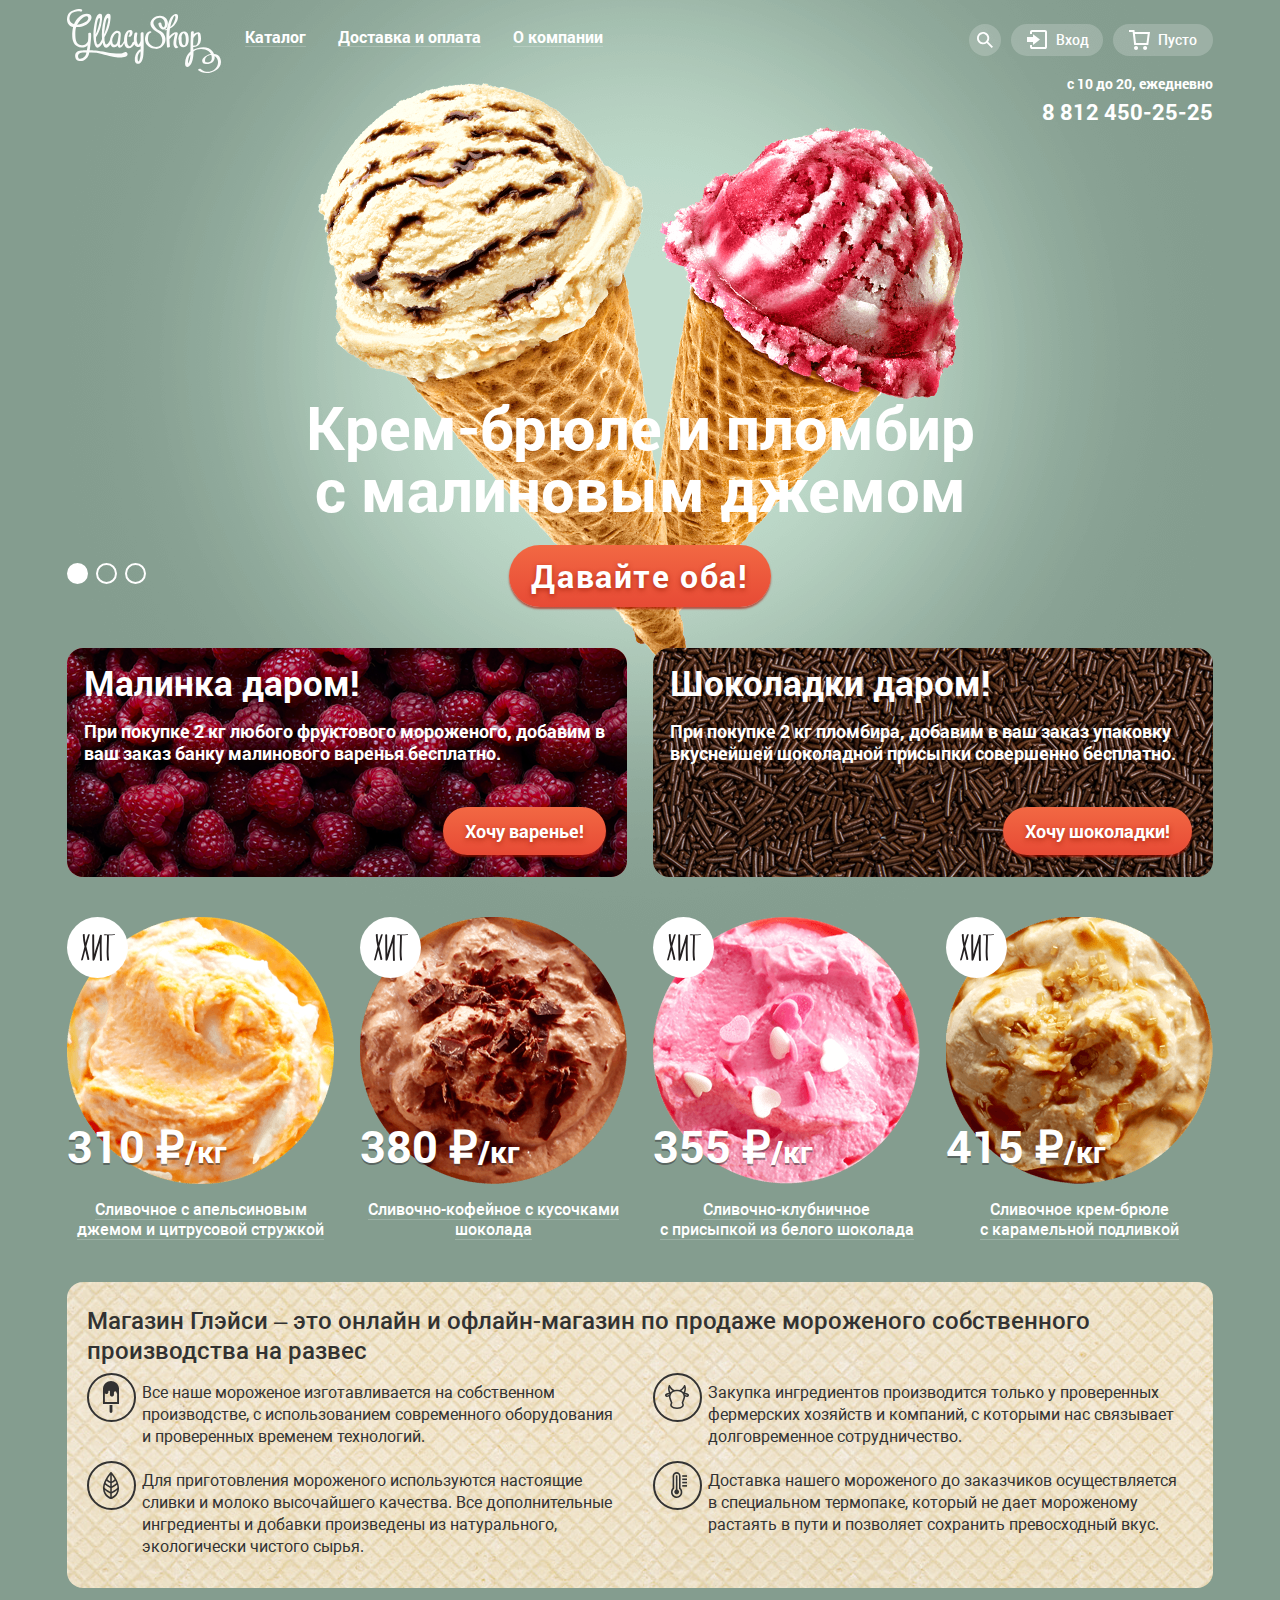
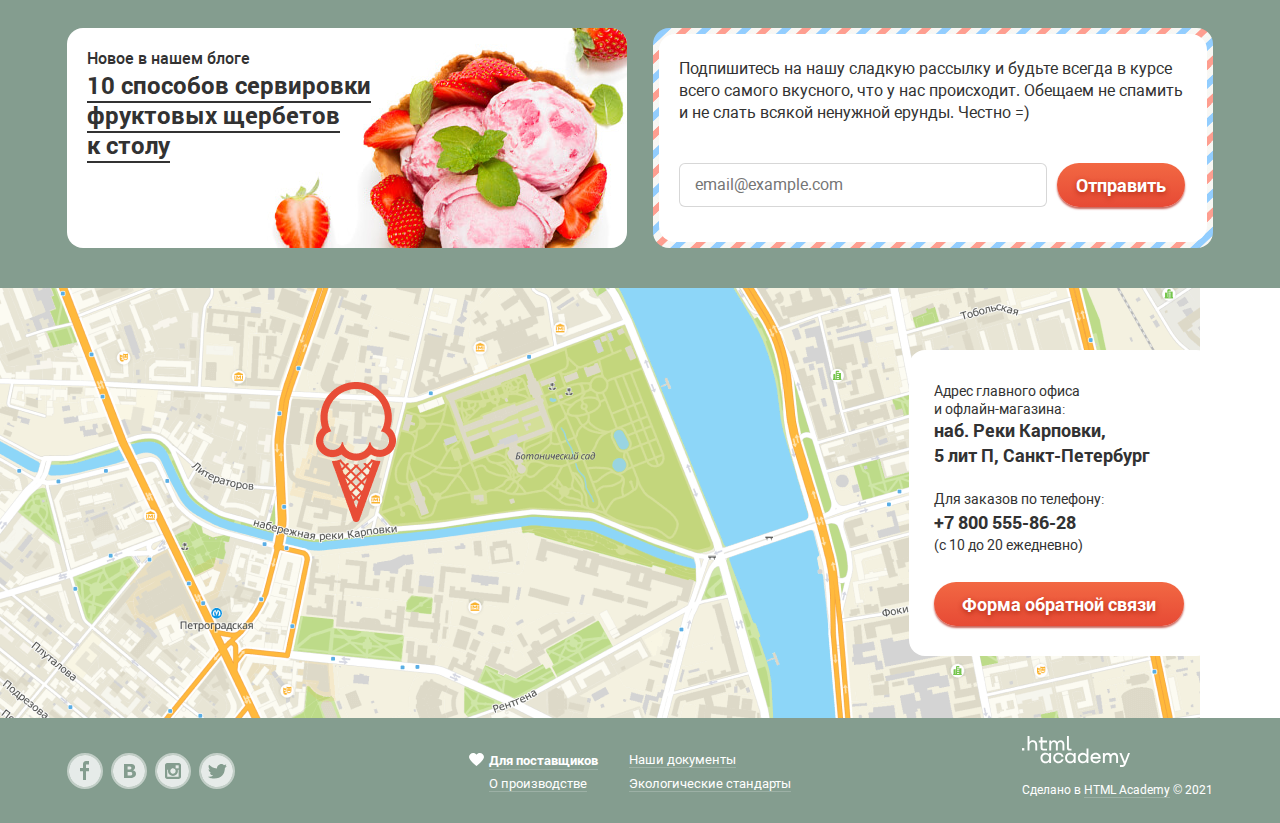
==== commit 47cf2e48: "Исправлены кнопки и блоки с некорректным переполнением" ====
--- a/index.html
+++ b/index.html
@@ -226,12 +226,12 @@
               <h4>Мы обязательно вам ответим!</h4>
               <button type="button" class="feedeback_close-btn"></button>
               <form action="https://echo.htmlacademy.ru/" class="feedback-form" method="POST">
-                <input type="text" class="input-field feedback_input-name" name="feedback-name" placeholder="Ваше имя:" id="input-feedbackname">
-                <label for="input-feedbackname" class="visually-hidden">Ваше имя</label>
-                <input type="email" class="input-field feedback_input-name" name="feedback-email" placeholder="Ваш e-mail:" id="input-feedbackemail">
-                <label for="input-feedbackemail" class="visually-hidden"></label>
-                <textarea name="feedback-text" class="feedback-text" placeholder="В свободной форме" id="feedback-text">Напишите свой текст</textarea>
-                <label for="feedback-text" class="visually-hidden"></label>
+                <input type="text" class="input-field feedback_input-name" name="feedback-name" placeholder="Имя Фамилия:" id="input-feedbackname">
+                <label for="input-feedbackname" class="visually-hidden">Имя Фамилия</label>
+                <input type="email" class="input-field feedback_input-name" name="feedback-email" placeholder="email@example.com" id="input-feedbackemail">
+                <label for="input-feedbackemail" class="visually-hidden">Электронная почта</label>
+                <textarea name="feedback-text" class="feedback-text" placeholder="В свободной форме" id="feedback-text"></textarea>
+                <label for="feedback-text" class="visually-hidden">Напишите свой текст</label>
                 <button type="submit" class="btn feedback-btn">Отправить</button>
               </form>
             </section>
--- a/css/style_min.css
+++ b/css/style_min.css
@@ -1 +1 @@
-@-webkit-keyframes spread{0%{left:-10%;opacity:.3}}@keyframes spread{0%{left:-10%;opacity:.3}}@-webkit-keyframes shake{0%,to{left:50%}10%,30%,50%,70%,90%{left:49.5%}20%,40%,60%,80%{left:50.5%}}@keyframes shake{0%,to{left:50%}10%,30%,50%,70%,90%{left:49.5%}20%,40%,60%,80%{left:50.5%}}@font-face{font-family:"Roboto";src:local("Roboto"),url(../fonts/roboto.woff2) format("woff2"),url(../fonts/roboto.woff) format("woff");font-style:normal;font-weight:400}@font-face{font-family:"Roboto";src:local("Roboto-Medium"),url(../fonts/robotomedium.woff2) format("woff2"),url(../fonts/robotomedium.woff) format("woff");font-style:normal;font-weight:500}@font-face{font-family:"Roboto";src:local("Roboto-Bold"),url(../fonts/robotobold.woff2) format("woff2"),url(../fonts/robotobold.woff) format("woff");font-style:normal;font-weight:700}:root{--basic-black:#000000;--transparent-black30:rgba(0,0,0, 0.3);--transparent-black40:rgba(0,0,0, 0.4);--text-shadow-price:rgba(49,50,53, .5);--basic-white:#ffffff;--transparent-white10:rgba(255,255,255,0.1);--transparent-white20:rgba(255,255,255,0.2);--transparent-white40:rgba(255,255,255,0.4);--transparent-white80:rgba(255,255,255,0.8);--basic-red:#E84D37;--special-red:#D07058;--red-shadow-box:rgba(172,16,0,.64);--red-shadow-text:rgba(160,32,11,.76);--dark-gray:#323232;--neutral-gray:#ABABAB;--transparent-gray:rgba(178,178,178,0.52);--transparent-gray30:rgba(178,178,178,0.3);--special-gray:rgba(248,247,244, .5);--special-beige:#f1e6d4;--special-green:#849D8F;--special-violett:#8996A6;--special-brown:#9D8B84;--special-pink:#FBDED7;--special-darkpink:#D07058;--special-lightpink:#FFBC9E;--special-maroon:#a3001b;--special_chocolate:#643e31;--special-blue:rgba(46,136,228,.52);--filtr-btn-active:#696969;--popup-input-border:#d3d3d2;--popup-window:#F8F7F4;--popup-input-txt:#999999;--grad-btn-light:#f26843;--grad-btn-dark:#e74a35;--grad-btn-hov-light:#ff9966;--grad-btn-hov-dark:#ff6666;--grad-btn-act-light:#e1623e;--grad-btn-act-dark:#d74531}.visually-hidden{position:absolute;width:1px;height:1px;margin:-1px;padding:0;overflow:hidden;border:0;clip:rect(0 0 0 0)}.page-body{font-family:"Roboto",Arial,sans-serif;font-size:16px;font-weight:700;color:var(--basic-white);margin:0;padding:0;min-height:100%;width:100%;min-width:1200px;position:relative}.page-body img{max-width:100%;height:auto}.site-wrapper{background-repeat:no-repeat;background-position:top center;width:100%}.site-wrapper-1{background-color:var(--special-green);background-image:url(../img/slide_1.png)}.site-wrapper-2{background-color:var(--special-violett);background-image:url(../img/slide_2.png)}.site-wrapper-3{background-color:var(--special-brown);background-image:url(../img/slide_3.png)}.container{width:1200px;padding:0;margin:0 auto;position:relative}.main-header{min-height:114px;padding:9px 27px;-webkit-box-sizing:border-box;box-sizing:border-box}.site-navigation{-webkit-box-pack:justify;-ms-flex-pack:justify;justify-content:space-between}.nav,.site-navigation{display:-webkit-box;display:-ms-flexbox;display:flex}.logo-link{display:block;margin-right:10px}.nav-list{list-style:none;margin:0;padding:0;display:-webkit-box;display:-ms-flexbox;display:flex;-ms-flex-wrap:wrap;flex-wrap:wrap;-webkit-box-pack:center;-ms-flex-pack:center;justify-content:center;-webkit-box-align:center;-ms-flex-align:center;align-items:center}.nav-list_item{padding:0 0 10px}.nav-list_item:not(:last-child){margin-right:4px}.nav-list_link{display:block;margin:6px 14px;color:var(--basic-white);text-decoration:none;border-bottom:1px solid var(--transparent-white20)}.nav-list_item:focus .nav-list_link,.nav-list_item:hover .nav-list_link{color:var(--dark-gray);padding:6px 14px;margin:0;background-color:var(--basic-white);border-radius:26px}.nav-list_item-catalog{position:relative}.nav-list_link-current{margin:0;padding:6px 14px;background-color:var(--basic-red);border-radius:26px}.dropdown_list{list-style:none;margin:0;padding:0;position:absolute;min-width:143px;top:37px;left:-7px;border-radius:4px;background-color:var(--basic-white);display:none;z-index:1}.nav-list_item-catalog:focus .dropdown_list,.nav-list_item-catalog:hover .dropdown_list,.nav-list_link--cat:focus .dropdown_list{display:block}.new-prod{margin:0;color:var(--dark-gray);padding:10px 0 14px 22px;font-size:14px;border-bottom:1px solid var(--transparent-gray)}.dropdown-list_item:last-child{margin-bottom:5px}.dropdown-list_item:focus,.dropdown-list_item:hover{background-color:var(--special-pink)}.dropdown-list_item--current,.dropdown-list_item--current:hover,.dropdown-list_item:active{background-color:var(--special-darkpink)}.dropdown-list:hover{display:block}.dropdown_link{display:block;text-decoration:none;color:var(--dark-gray);font-size:14px;font-weight:400;line-height:16px;padding:9px 0 6px 22px}.general-links,.slider-list_item h3{font-family:"Roboto",Arial,sans-serif}.general-links{font-size:14px;font-weight:500;line-height:19px;display:-webkit-box;display:-ms-flexbox;display:flex;-webkit-box-pack:end;-ms-flex-pack:end;justify-content:flex-end;padding-top:15px}.search{width:32px;height:32px;border-radius:100%;background-color:var(--transparent-white20);cursor:pointer}.search::before{content:"";width:28px;height:28px;background-image:url(../img/search.svg);background-repeat:no-repeat;position:absolute;left:8px;top:8px}.search:hover::before{background-image:url(../img/search_blk.svg)}.cart,.search{position:relative}.cart-link,.login-wrapper{min-width:92px;height:32px;border-radius:20px;background-color:var(--transparent-white20);display:-webkit-box;display:-ms-flexbox;display:flex;-webkit-box-align:center;-ms-flex-align:center;align-items:center;margin-left:10px;cursor:pointer}.login-wrapper{text-decoration:none;color:var(--basic-white)}.cart-link{position:relative}.cart-link,.login-wrapper_link{text-decoration:none;color:var(--basic-white)}.login-wrapper::before{background-image:url(../img/sign_in.svg)}.cart-link_empty::before,.cart-link_full::before,.login-wrapper::before{content:"";width:30px;height:30px;background-repeat:no-repeat;position:absolute;top:6px;left:16px}.cart-link_full::before{background-image:url(../img/cart_red.svg)}.login-wrapper:hover,.search:hover{background-color:var(--basic-white)}.login-wrapper:hover,.login-wrapper:hover>.login-wrapper_link,.pagination_item-current a,.sorting option{color:var(--dark-gray)}.login-wrapper:hover::before{background-image:url(../img/sign_inblk.svg)}.cart-link_empty{min-width:100px}.cart-link_full{min-width:120px;color:var(--dark-gray)}.cart-link_full,.cart-link_full:hover{background-color:var(--basic-white)}.cart:hover>.cart-popup_show{display:block}.cart-link_empty::before{background-image:url(../img/cart.svg)}.general-btn_name{display:block;padding-left:45px}.header-worktime{font-size:14px;margin:0 0 7px;padding:0;text-align:right}.header-phone_link{text-decoration:none;color:var(--basic-white);font-size:22px;font-weight:700}.header-phone_link:hover{color:var(--special-lightpink)}.header-phone{margin:0;padding:0;text-align:right}.slider{position:relative;margin-bottom:41px}.slider-list{list-style:none;margin:0;padding:0}.slider-list_item{display:none}.slide-1,.slide-2,.slide-3{margin-top:262px}.slide-current{display:block}.slider-list_item h3{text-align:center;font-size:60px;line-height:62px;padding:0 245px;margin:0 auto 25px}.btn{display:-webkit-box;display:-ms-flexbox;display:flex;-webkit-box-align:center;-ms-flex-align:center;align-items:center;-webkit-box-pack:center;-ms-flex-pack:center;justify-content:center;border-radius:70px;background:-webkit-gradient(linear,left top,left bottom,from(var(--grad-btn-light)),to(var(--grad-btn-dark)));background:-o-linear-gradient(top,var(--grad-btn-light) 0%,var(--grad-btn-dark) 100%);background:linear-gradient(180deg,var(--grad-btn-light) 0%,var(--grad-btn-dark) 100%);-webkit-box-shadow:0 2px 2px 0 var(--red-shadow-box);box-shadow:0 2px 2px 0 var(--red-shadow-box);text-decoration:none;text-shadow:0 2px 5px var(--red-shadow-text);color:var(--basic-white);text-align:center;border:0;font-size:18px;font-weight:700;height:44px;cursor:pointer}.btn-choise{width:261px;height:62px;font-size:32px;line-height:60px;margin:0 auto;letter-spacing:.05em}.btn:hover{background:-webkit-gradient(linear,left top,left bottom,color-stop(60%,var(--grad-btn-hov-light)),to(var(--grad-btn-hov-dark)));background:-o-linear-gradient(var(--grad-btn-hov-light) 60%,var(--grad-btn-hov-dark) 100%);background:linear-gradient(var(--grad-btn-hov-light) 60%,var(--grad-btn-hov-dark) 100%)}.btn:active{background:-webkit-gradient(linear,left top,left bottom,color-stop(60%,var(--grad-btn-act-light)),to(var(--grad-btn-act-dark)));background:-o-linear-gradient(var(--grad-btn-act-light) 60%,var(--grad-btn-act-dark) 100%);background:linear-gradient(var(--grad-btn-act-light) 60%,var(--grad-btn-act-dark) 100%);-webkit-box-shadow:inset 0 2px 2px 0 var(--red-shadow-box);box-shadow:inset 0 2px 2px 0 var(--red-shadow-box)}.slider_controls{position:absolute;width:79px;left:27px;bottom:23px;display:-webkit-box;display:-ms-flexbox;display:flex;-webkit-box-pack:justify;-ms-flex-pack:justify;justify-content:space-between}.button-slide{width:21px;height:21px;background-color:transparent;border:2px solid var(--basic-white);border-radius:50%;cursor:pointer}.button-slide:hover{background-color:var(--transparent-white40)}.bestsellers-list_item::before,.button-slide_current,.button-slide_current:hover{background-color:var(--basic-white)}.extra{padding:0 27px}.features,.info{padding:0 27px;margin-bottom:40px}.extra-list{list-style:none;margin:0;padding:0;display:-ms-grid;display:grid;-webkit-box-pack:justify;-ms-flex-pack:justify;justify-content:space-between;-ms-grid-columns:1fr 26px 1fr;grid-template-columns:1fr 1fr;gap:26px}.extra-list_item{min-height:229px;border-radius:16px;padding:14px 21px 5px 17px;-webkit-box-sizing:border-box;box-sizing:border-box;background-repeat:no-repeat}.bonus-1{background-image:url(../img/malina_bcg.jpg);background-color:var(--special-maroon)}.bonus-2{background-image:url(../img/chocolate_bcg.jpg);background-color:var(--special_chocolate)}.extra{margin-bottom:40px}.extra-list_titel{font-size:35px;margin:0 0 18px}.extra-list_description{font-size:18px;line-height:22px;margin:0 0 43px}.btn-extra{border:0;height:48px;margin-left:auto;-webkit-box-sizing:border-box;box-sizing:border-box}.btn-extra_jam{padding:0 22px;width:165px}.btn-extra_choco{padding:0 24px;width:195px}.bestsellers{padding:0 27px;margin-bottom:42px}.bestsellers-list,.product-cards_list{list-style:none;margin:0;padding:0;display:-ms-grid;display:grid;-ms-grid-columns:1fr 26px 1fr 26px 1fr 26px 1fr;grid-template-columns:repeat(4,1fr);-webkit-column-gap:26px;-moz-column-gap:26px;column-gap:26px;row-gap:37px}.bestsellers-list_description--link,.product-cards_description-link{text-decoration:none;color:var(--basic-white);position:relative;z-index:300;border-bottom:1px solid var(--transparent-white20)}.aboutus_link:active,.aboutus_link:hover,.bestsellers-list_description--link:active,.bestsellers-list_description--link:hover,.copyright_link:hover,.product-cards_description-link:active,.product-cards_description-link:hover{color:var(--special-lightpink);border-bottom:1px solid var(--special-lightpink)}.bestsellers-list_item,.product-cards_item{-webkit-box-sizing:border-box;box-sizing:border-box;position:relative}.bestsellers-list_img,.product-cards_img{position:relative;z-index:200}.bestsellers-list_item::before{content:"";width:61px;height:61px;border-radius:100%;background-image:url(../img/hit_n.svg);background-position:center center;background-repeat:no-repeat;position:absolute;top:0;left:0;z-index:201}.bestsellers-list_item-card,.product-cards_item-card{position:absolute;width:293px;height:402px;border-radius:4px;background-color:var(--transparent-white20);top:-6px;left:-13px;display:none;-webkit-box-align:end;-ms-flex-align:end;align-items:flex-end;-webkit-box-pack:center;-ms-flex-pack:center;justify-content:center}.bestsellers-list_item:hover .bestsellers-list_item-card,.product-cards_item:hover .product-cards_item-card{display:-webkit-box;display:-ms-flexbox;display:flex;z-index:250}.product-cards_item:hover .product-cards_img{z-index:300}.bestsellers-btn{width:200px;margin:0 auto 20px;z-index:300}.bestsellers-list_item--price,.product-cards_item-price{font-size:45px;margin:-67px 0 28px;padding:0;color:var(--basic-white);position:relative;z-index:300;text-shadow:0 2px var(--text-shadow-price)}.bestsellers-list_item--weight,.product-cards_item-weight{font-size:30px;position:relative;z-index:300}.bestsellers-list_description,.product-cards_description{font-weight:500;font-size:16px;line-height:20px;text-align:center;color:var(--basic-white);margin:0}.features_wrapper{-webkit-box-sizing:border-box;box-sizing:border-box;background-image:url(../img/pattern.jpg);background-color:var(--special-beige);min-height:306px;padding:24px 20px;border-radius:16px;color:var(--dark-gray)}.features h1{margin:0 0 16px;padding:0;font-size:24px;font-weight:500;line-height:30px}.features-list{margin:0;padding:0;list-style:none;font-size:16px;font-weight:400;line-height:22px;display:-ms-grid;display:grid;-ms-grid-columns:1fr 26px 1fr;grid-template-columns:1fr 1fr;-webkit-column-gap:26px;-moz-column-gap:26px;column-gap:26px;row-gap:22px}.features-list_item{position:relative}.features-list_deccription{margin:0;padding:0 5px 0 55px;position:relative}.features-list_item::before{content:"";width:50px;height:50px;top:-9px;position:absolute;background-image:url(../img/escimo_icon.svg);background-repeat:no-repeat}.feature-2::before{background-image:url(../img/cow_icon.svg)}.feature-3::before{background-image:url(../img/leaf_icon.svg)}.feature-4::before{background-image:url(../img/temperature_icon.svg)}.info_wrapper{margin:0;padding:0;display:-ms-grid;display:grid;-ms-grid-columns:1fr 26px 1fr;grid-template-columns:1fr 1fr;-webkit-box-pack:justify;-ms-flex-pack:justify;justify-content:space-between;-webkit-column-gap:26px;-moz-column-gap:26px;column-gap:26px}.blog,.subscribe-form{min-height:220px;border-radius:16px;color:var(--dark-gray);-webkit-box-sizing:border-box;box-sizing:border-box}.blog{background-image:url(../img/strawberry_bcg.jpg);background-repeat:no-repeat;background-color:var(--basic-white);padding:22px 20px}.blog_titel{margin:0 0 2px;font-weight:500}.blog_link{text-decoration:none;color:var(--dark-gray);font-size:24px;font-weight:700;line-height:30px}.blog_link:hover{color:var(--special-lightpink)}.blog_news{margin:0;border-bottom:2px solid var(--dark-gray)}.blog_news:hover{border-bottom:2px solid var(--special-lightpink)}.subscribe-form{background-image:url(../img/post_pattern_sm.jpg);background-color:var(--basic-white);padding:6px;display:-webkit-box;display:-ms-flexbox;display:flex;-webkit-box-pack:center;-ms-flex-pack:center;justify-content:center}.subscribe-form_inner{background-color:var(--basic-white);border-radius:16px;padding:24px 19px 24px 20px;-webkit-box-sizing:border-box;box-sizing:border-box}.subscribe-form_label{font-family:"Roboto",Arial,sans-serif;font-size:16px;font-weight:400;line-height:22px;display:block;margin:0 0 39px}.subscribe-form_descripton{margin:0 0 39px}.input-field{height:44px;border:1px solid var(--transparent-gray);border-radius:6px;padding:15px;-webkit-box-sizing:border-box;box-sizing:border-box;margin-right:6px;font-size:16px;font-weight:400;color:var(--dark-gray)}.input-field:focus,.login-input:focus,.pass-input:focus,.search-input:focus{outline:0;border:1px solid var(--special-blue)}.subscribe-form_input{width:368px}.subscribe-btn{width:130px;display:inline-block;vertical-align:top}.map-wrapper{height:430px;background-color:var(--basic-white);position:relative;background-image:url(../img/map.png);background-repeat:no-repeat;z-index:1}.map-wrapper iframe{border:0;width:100%;height:430px}.contacts-container{position:relative;z-index:100;display:-webkit-box;display:-ms-flexbox;display:flex}.contacts_wrapper{background-color:var(--basic-white);color:var(--dark-gray);padding:32px 25px;border-radius:16px;-webkit-box-sizing:border-box;box-sizing:border-box;width:303px;height:306px;position:absolute;right:2.3%;top:62px}.contacts_address,.contacts_phone{font-size:14px;font-weight:400;line-height:18px;margin:0}.contacts_address--value{font-size:18px;font-weight:700;line-height:25px;margin:0 0 22px}.contacts_phone--link{display:block;text-decoration:none;color:inherit;margin:0;font-size:18px;line-height:28px}.contacts_working-time{margin-bottom:28px}.relation-btn{width:253px}.main-footer{padding:18px 27px;display:-webkit-box;display:-ms-flexbox;display:flex;-webkit-box-pack:justify;-ms-flex-pack:justify;justify-content:space-between;font-size:13px;font-weight:400;min-height:100px;-webkit-box-sizing:border-box;box-sizing:border-box}.social{margin-right:22px;padding-top:17px}.social-list{list-style:none;margin:0;padding:0;width:168px;display:-webkit-box;display:-ms-flexbox;display:flex;-ms-flex-wrap:wrap;flex-wrap:wrap;-webkit-box-pack:justify;-ms-flex-pack:justify;justify-content:space-between}li.social-list_item{padding-bottom:5px}.social-list_link:hover path{fill-opacity:1}.social-list_link:active path{fill-opacity:1;stroke-opacity:.7}.aboutus{padding:13px 0}.aboutus-list{list-style:none;margin:0;display:-ms-grid;display:grid;-ms-grid-columns:-webkit-max-content 31px -webkit-max-content;-ms-grid-columns:max-content 31px max-content;grid-template-columns:-webkit-max-content -webkit-max-content;grid-template-columns:max-content max-content;-webkit-column-gap:31px;-moz-column-gap:31px;column-gap:31px;row-gap:8px;padding:4px 0 0}.aboutus_link,.copyright_link{text-decoration:none;color:inherit;border-bottom:1px solid var(--transparent-white20);position:relative}.aboutus_link--provider{font-weight:700}.aboutus_link--provider::before{content:"";width:15px;height:15px;background-image:url(../img/heart.svg);background-repeat:no-repeat;background-position:center center;position:absolute;top:1px;left:-20px}.aboutus_link--provider:hover::before{background-image:url(../img/heart_pink.svg)}.copyright-logo_link{display:block;margin-bottom:13px}.copyright-logo_link:hover path{fill:var(--special-lightpink)}.copyright_description{font-size:12px;margin:0}.search_popup{position:absolute;top:35px;right:0;display:none;-webkit-box-shadow:0 20px 20px 0 var(--transparent-black40);box-shadow:0 20px 20px 0 var(--transparent-black40)}.search_popup-show{display:none}.search:focus .search_popup-show,.search:hover .search_popup-show{display:block}.search-form{width:341px;height:84px;padding:20px 15px;background-color:var(--popup-window);-webkit-box-sizing:border-box;box-sizing:border-box;border-radius:4px;-webkit-box-shadow:0 20px 20px 0 var(--transparent-black40);box-shadow:0 20px 20px 0 var(--transparent-black40)}.search-input{width:311px;height:44px;border-radius:4px;border:1px solid var(--popup-input-border);padding:15px;font-weight:700}.login-input::-webkit-input-placeholder,.pass-input::-webkit-input-placeholder,.search-input::-webkit-input-placeholder{font-size:14px;font-weight:400}.login-input::-moz-placeholder,.pass-input::-moz-placeholder,.search-input::-moz-placeholder{font-size:14px;font-weight:400}.login-input:-ms-input-placeholder,.pass-input:-ms-input-placeholder,.search-input:-ms-input-placeholder{font-size:14px;font-weight:400}.login-input::-ms-input-placeholder,.pass-input::-ms-input-placeholder,.search-input::-ms-input-placeholder{font-size:14px;font-weight:400}.login-input::placeholder,.pass-input::placeholder,.search-input::placeholder{font-size:14px;font-weight:400}.login-wrapper{position:relative}.login_window{position:absolute;padding:20px 17px 22px 19px;background-color:var(--popup-window);-webkit-box-shadow:0 20px 20px 0 var(--transparent-black40);box-shadow:0 20px 20px 0 var(--transparent-black40);border-radius:4px;top:35px;right:0;z-index:100}.login_window-show{display:none}.login-wrapper:hover .login_window-show{display:block}.login-input,.pass-input{width:241px;height:44px;-webkit-box-sizing:border-box;box-sizing:border-box;border:1px solid var(--popup-input-border);border-radius:4px;padding:14px;margin-bottom:20px;font-weight:700}.login-btn{width:103px}.login-controls_wrapper{display:-webkit-box;display:-ms-flexbox;display:flex;-webkit-box-align:center;-ms-flex-align:center;align-items:center;-webkit-box-pack:justify;-ms-flex-pack:justify;justify-content:space-between}.login-controls_link{font-size:13px;font-weight:400;color:var(--dark-gray);display:block;text-decoration:none;border-bottom:1px solid var(--transparent-gray30)}.login-controls_link:hover{color:var(--special-lightpink);border-bottom:1px solid var(--special-lightpink)}.feedback,.multyplay-layer{position:fixed;top:0;left:0;width:100%;height:100%;background-color:var(--transparent-black30);z-index:400;display:none}.feedback{padding:20px 25px 27px;width:477px;height:441px;-webkit-box-sizing:border-box;box-sizing:border-box;background-color:var(--popup-window);-webkit-box-shadow:0 20px 20px 0 var(--transparent-black40);box-shadow:0 20px 20px 0 var(--transparent-black40);top:50%;left:50%;-webkit-transform:translate(-50%,-50%);-ms-transform:translate(-50%,-50%);transform:translate(-50%,-50%);border-radius:6px;z-index:500}.feedback_show{display:block;-webkit-animation-name:spread;animation-name:spread;-webkit-animation-duration:.5s;animation-duration:.5s}.feedback_error{-webkit-animation-name:shake;animation-name:shake;-webkit-animation-duration:.2s;animation-duration:.2s}.multyplay-layer_show{display:block}.feedback h4{color:var(--dark-gray);font-weight:500;font-size:24px;margin:0 0 26px}.feedeback_close-btn{position:absolute;width:30px;height:30px;top:4%;right:4%;background-color:transparent;border:0;outline:0;cursor:pointer}.feedeback_close-btn::after,.feedeback_close-btn::before{content:"";width:3px;height:25px;background-color:var(--dark-gray);position:absolute;left:50%;top:0;-webkit-transform:rotate(45deg);-ms-transform:rotate(45deg);transform:rotate(45deg)}.feedeback_close-btn::after{-webkit-transform:rotate(-45deg);-ms-transform:rotate(-45deg);transform:rotate(-45deg)}.feedeback_close-btn:hover::after,.feedeback_close-btn:hover::before{background-color:var(--basic-black)}.feedeback_close-btn:active::after,.feedeback_close-btn:active::before{background-color:var(--transparent-gray30)}.feedback_input-name{width:267px;margin-bottom:20px;font-weight:700}.feedback_input-name::-webkit-input-placeholder{font-weight:400}.feedback_input-name::-moz-placeholder{font-weight:400}.feedback_input-name:-ms-input-placeholder{font-weight:400}.feedback_input-name::-ms-input-placeholder{font-weight:400}.feedback_input-name::placeholder{font-weight:400}.feedback-text{min-width:428px;min-height:154px;padding:15px;-webkit-box-sizing:border-box;box-sizing:border-box;resize:none;border:1px solid var(--popup-input-border);border-radius:4px;font-size:16px;font-weight:400;color:var(--dark-gray);margin-bottom:20px}.feedback-text:focus{outline:0;border:1px solid var(--special-blue)}.feedback-btn{width:140px;margin-left:auto}.cart-popup{list-style:none;margin:0;position:absolute;width:540px;-webkit-box-sizing:border-box;box-sizing:border-box;padding:20px 15px;background-color:var(--popup-window);-webkit-box-shadow:0 20px 20px 0 var(--transparent-black40);box-shadow:0 20px 20px 0 var(--transparent-black40);right:0;top:35px;border-radius:4px;font-size:13px;font-weight:400;line-height:16px;color:var(--dark-gray);z-index:100}.cart-popup_list{list-style:none;margin:0;padding:0}.cart-popup_item{display:-webkit-box;display:-ms-flexbox;display:flex;-webkit-box-align:start;-ms-flex-align:start;align-items:flex-start;margin-bottom:20px}.cart-popup_item:last-child{border-bottom:1px solid var(--popup-input-border);padding-bottom:6px;margin-bottom:16px}.cart-popup_item--control{padding:9px 0 9px 6px;margin-right:3px;position:relative}.cart-popup_item--preview{display:block;padding:0 6px}.cart-popup_item--descr{padding:8px 6px}.cart-popup_item--amount,.cart-popup_item--ratio{padding:8px 6px;text-align:center}.cart-popup_item--descr{text-align:left;width:230px;margin-right:5px}.cart-popup_item--ratio{margin-right:15px}.cart-popup_item--price{color:var(--neutral-gray)}.cart-popup_item--btn{display:block;padding:9px 0 9px 6px;margin-right:9px;position:relative;width:11px;height:11px;border:0;background-color:transparent;cursor:pointer}.cart-popup_item--btn::after,.cart-popup_item--btn::before{content:"";width:1px;height:15px;background-color:var(--dark-gray);position:absolute;left:11px;top:6px;-webkit-transform:rotate(45deg);-ms-transform:rotate(45deg);transform:rotate(45deg)}.cart-popup_item--btn::after{-webkit-transform:rotate(-45deg);-ms-transform:rotate(-45deg);transform:rotate(-45deg)}.total{font-size:15px;font-weight:700;text-align:right;margin:14px 0}.cart-btn{width:172px;margin-left:auto}.cart-popup_show{display:none}.popup_shadow{-webkit-box-shadow:0 20px 20px 0 var(--transparent-black40);box-shadow:0 20px 20px 0 var(--transparent-black40)}.catalog-wrapper{width:100%;background-color:var(--special-green)}.main-catalog{padding:0 27px;-webkit-box-sizing:border-box;box-sizing:border-box}.breadcrumbs{margin:-35px 0 1px}.breadcrumbs_list{list-style:none;padding:0;margin:0;font-size:14px;font-weight:400;display:-webkit-box;display:-ms-flexbox;display:flex;-ms-flex-wrap:wrap;flex-wrap:wrap}.breadcrumbs_list-item:not(:last-child){margin-right:23px;border-bottom:1px solid var(--transparent-white20);position:relative}.breadcrumbs_list-item:not(:last-child)::after{content:"";width:8px;height:8px;background-image:url(../img/list_marker.svg);background-repeat:no-repeat;position:absolute;top:4px;right:-17px}.breadcrumbs_list-item:not(:last-child) a:hover{color:var(--special-lightpink);border-bottom:1px solid var(--special-lightpink)}.breadcrumbs_list-link{text-decoration:none;font:inherit;color:var(--basic-white)}.breadcrumbs_list-link--current{cursor:default}.page-title{font-size:35px;margin:0 0 30px}.filters-block{margin-bottom:24px}.filters-block_wrapper{display:-webkit-box;display:-ms-flexbox;display:flex;-ms-flex-wrap:wrap;flex-wrap:wrap}.filter{border:0;padding:0;margin:0 14px 17px 0;font-size:16px;font-weight:500}.filter_title{font-size:14px;padding-left:16px;margin-bottom:4px}.range-filter,.sorting{height:36px;border-radius:20px;background-color:var(--transparent-white20);-webkit-box-sizing:border-box;box-sizing:border-box;cursor:pointer}.sorting{width:196px;border:0;padding:0 35px 0 16px;font-weight:500;-webkit-appearance:none;-moz-appearance:none;appearance:none;color:var(--basic-white);background-image:url(../img/arrow_down.svg);background-repeat:no-repeat;background-position:92% 50%}.sorting:hover{color:var(--dark-gray);background-image:url(../img/arrow_down_blk.svg)}.range-filter{width:218px;padding:17px 21px;position:relative}.price-controls{display:-webkit-box;display:-ms-flexbox;display:flex;position:absolute;top:-20px;left:56px}.price,.price-controls label{font-size:14px}.price{font-weight:500;color:var(--basic-white);background-color:transparent;border:0;width:24px}.input_wrapper{display:-webkit-box;display:-ms-flexbox;display:flex;-webkit-box-align:baseline;-ms-flex-align:baseline;align-items:baseline}.bar,.scale{height:2px;width:176px;background-color:var(--special-gray)}.bar{width:60%;background-color:var(--popup-window);margin-left:20px}.toggle{width:4px;height:4px;border:8px solid var(--basic-white);border-radius:100%;background-color:var(--neutral-gray);position:absolute;top:8px}.toggle:hover{width:5px;height:5px}.toggle-min{left:16%}.toggle-max{right:30%}.filters-block_wrapper-additive,.filters-block_wrapper-fat{border-radius:20px;background-color:var(--transparent-white20);display:-webkit-box;display:-ms-flexbox;display:flex;-ms-flex-wrap:wrap;flex-wrap:wrap;-webkit-box-align:center;-ms-flex-align:center;align-items:center;list-style:none;margin:0;padding:5px 19px 3px 49px}.filters-block_wrapper-additive li,.filters-block_wrapper-fat li{position:relative;padding:5px 0}.filters-block_wrapper-fat li:not(:last-child){margin-right:52px}.filters-block_wrapper-additive li:not(:last-child){margin-right:55px}.filter-btn{height:36px;width:144px;-webkit-box-sizing:border-box;box-sizing:border-box;border:2px solid var(--basic-white);border-radius:20px;background-color:var(--transparent-white20);color:var(--basic-white);margin-top:20px;font-weight:500;cursor:pointer}.filter-btn:focus,.filter-btn:hover{background-color:var(--basic-white);color:var(--dark-gray)}.filter-btn:active{border:0;background-color:var(--basic-white);color:var(--dark-gray);-webkit-box-shadow:inset 0 2px 1px var(--filtr-btn-active);box-shadow:inset 0 2px 1px var(--filtr-btn-active)}.label-checkbox,.label-radio{cursor:pointer}.label-radio::before{content:"";width:16px;height:16px;border:3px solid var(--transparent-white80);border-radius:100%;position:absolute;top:2px;left:-34px;display:block}.label-radio:hover::before{border:3px solid var(--basic-white)}.label-radio::after,.label-radio:hover::after{content:"";width:8px;height:8px;background-color:var(--transparent-white80);border-radius:100%;position:absolute;top:9px;left:-27px;display:block}.label-radio:hover::after{background-color:var(--basic-white)}.fat-input+.label-radio::after{display:none}.fat-input:checked+.label-radio::after,.input-additive:checked+.label-checkbox::after{display:block}.input-additive:disabled+.label-checkbox{cursor:default}.label-checkbox::after,.label-checkbox::before{content:"";width:22px;height:22px;position:absolute;background-repeat:no-repeat;left:-35px;top:3px}.label-checkbox::before{background-image:url(../img/checkbox.svg)}.label-checkbox:hover::before{background-image:url(../img/checkbox_hov.svg)}.label-checkbox::after{background-image:url(../img/checkbox_checked.svg);display:none}.label-checkbox:hover::after{background-image:url(../img/checkbox_checked_hov.svg);display:none}.input-additive:checked+.label-checkbox::before{display:none}.input-additive:disabled+.label-checkbox::after{background-image:url(../img/checkbox_checked_dsb.svg)}.input-additive:disabled+.label-checkbox::before{background-image:url(../img/checkbox_dsb.svg)}.product-cards{padding:0;margin:0 0 77px}.pages{padding-bottom:29px;border-bottom:1px solid var(--transparent-white20)}.pages,.pagination,.pagination_item,.pagination_wrapper{display:-webkit-box;display:-ms-flexbox;display:flex}.pagination_wrapper{-ms-flex-wrap:wrap;flex-wrap:wrap;margin-left:auto;-webkit-box-align:center;-ms-flex-align:center;align-items:center;-webkit-box-pack:justify;-ms-flex-pack:justify;justify-content:space-between}.pagination,.pagination_item{position:relative}.pagination{counter-reset:page 0;list-style:none;margin:0 16px;padding:0}.pagination_item{counter-increment:page 0;width:26px;height:26px;border-radius:100%;background-color:transparent;margin:0;-webkit-box-align:center;-ms-flex-align:center;align-items:center;-webkit-box-pack:center;-ms-flex-pack:center;justify-content:center}.pagination_item:hover{background-color:var(--transparent-white20)}.pagination_item:not(:last-child){margin-right:5px}.pagination_item-link::before{counter-increment:page;content:counter(page)}.pagination_item-link{display:block;text-decoration:none;font-size:16px;line-height:16px;font-weight:500;color:var(--basic-white)}.pagination_item-current{background-color:var(--basic-white)}.page-btn{border:0;background-color:transparent;padding:0}.page-btn_edge path{fill:var(--transparent-white20)}.yndex-map{height:100%;width:100%}
+@-webkit-keyframes spread{0%{left:-10%;opacity:.3}}@keyframes spread{0%{left:-10%;opacity:.3}}@-webkit-keyframes shake{0%,to{left:50%}10%,30%,50%,70%,90%{left:49.5%}20%,40%,60%,80%{left:50.5%}}@keyframes shake{0%,to{left:50%}10%,30%,50%,70%,90%{left:49.5%}20%,40%,60%,80%{left:50.5%}}@font-face{font-family:"Roboto";src:local("Roboto"),url(../fonts/roboto.woff2) format("woff2"),url(../fonts/roboto.woff) format("woff");font-style:normal;font-weight:400}@font-face{font-family:"Roboto";src:local("Roboto-Medium"),url(../fonts/robotomedium.woff2) format("woff2"),url(../fonts/robotomedium.woff) format("woff");font-style:normal;font-weight:500}@font-face{font-family:"Roboto";src:local("Roboto-Bold"),url(../fonts/robotobold.woff2) format("woff2"),url(../fonts/robotobold.woff) format("woff");font-style:normal;font-weight:700}:root{--basic-black:#000000;--transparent-black30:rgba(0,0,0, 0.3);--transparent-black40:rgba(0,0,0, 0.4);--text-shadow-price:rgba(49,50,53, .5);--basic-white:#ffffff;--transparent-white10:rgba(255,255,255,0.1);--transparent-white20:rgba(255,255,255,0.2);--transparent-white40:rgba(255,255,255,0.4);--transparent-white80:rgba(255,255,255,0.8);--basic-red:#E84D37;--special-red:#D07058;--red-shadow-box:rgba(172,16,0,.64);--red-shadow-text:rgba(160,32,11,.76);--dark-gray:#323232;--neutral-gray:#ABABAB;--transparent-gray:rgba(178,178,178,0.52);--transparent-gray30:rgba(178,178,178,0.3);--special-gray:rgba(248,247,244, .5);--special-beige:#f1e6d4;--special-green:#849D8F;--special-violett:#8996A6;--special-brown:#9D8B84;--special-pink:#FBDED7;--special-darkpink:#D07058;--special-lightpink:#FFBC9E;--special-maroon:#a3001b;--special_chocolate:#643e31;--special-blue:rgba(46,136,228,.52);--filtr-btn-active:#696969;--popup-input-border:#d3d3d2;--popup-window:#F8F7F4;--popup-input-txt:#999999;--grad-btn-light:#f26843;--grad-btn-dark:#e74a35;--grad-btn-hov-light:#ff9966;--grad-btn-hov-dark:#ff6666;--grad-btn-act-light:#e1623e;--grad-btn-act-dark:#d74531}.visually-hidden{position:absolute;width:1px;height:1px;margin:-1px;padding:0;overflow:hidden;border:0;clip:rect(0 0 0 0)}.page-body{font-family:"Roboto",Arial,sans-serif;font-size:16px;font-weight:700;color:var(--basic-white);margin:0;padding:0;min-height:100%;width:100%;min-width:1200px;position:relative}.page-body img{max-width:100%;height:auto}.site-wrapper{background-repeat:no-repeat;background-position:top center;width:100%}.site-wrapper-1{background-color:var(--special-green);background-image:url(../img/slide_1.png)}.site-wrapper-2{background-color:var(--special-violett);background-image:url(../img/slide_2.png)}.site-wrapper-3{background-color:var(--special-brown);background-image:url(../img/slide_3.png)}.container{width:1200px;padding:0;margin:0 auto;position:relative}.main-header{min-height:114px;padding:9px 27px;-webkit-box-sizing:border-box;box-sizing:border-box}.site-navigation{-webkit-box-pack:justify;-ms-flex-pack:justify;justify-content:space-between}.nav,.site-navigation{display:-webkit-box;display:-ms-flexbox;display:flex}.logo-link{display:block;margin-right:10px}.nav-list{list-style:none;margin:0;padding:0;display:-webkit-box;display:-ms-flexbox;display:flex;-ms-flex-wrap:wrap;flex-wrap:wrap;-webkit-box-pack:center;-ms-flex-pack:center;justify-content:center;-webkit-box-align:center;-ms-flex-align:center;align-items:center}.nav-list_item{padding:0 0 10px}.nav-list_item:not(:last-child){margin-right:4px}.nav-list_link{display:block;margin:6px 14px;color:var(--basic-white);text-decoration:none;border-bottom:1px solid var(--transparent-white20)}.nav-list_item:focus .nav-list_link,.nav-list_item:hover .nav-list_link{color:var(--dark-gray);padding:6px 14px;margin:0;background-color:var(--basic-white);border-radius:26px}.nav-list_item-catalog{position:relative}.nav-list_link-current{margin:0;padding:6px 14px;background-color:var(--basic-red);border-radius:26px}.dropdown_list{list-style:none;margin:0;padding:0;position:absolute;min-width:143px;top:37px;left:-7px;border-radius:4px;background-color:var(--basic-white);display:none;z-index:1}.nav-list_item-catalog:focus .dropdown_list,.nav-list_item-catalog:hover .dropdown_list,.nav-list_link--cat:focus .dropdown_list{display:block}.new-prod{margin:0;color:var(--dark-gray);padding:10px 0 14px 22px;font-size:14px;border-bottom:1px solid var(--transparent-gray)}.dropdown-list_item:last-child{margin-bottom:5px}.dropdown-list_item:focus,.dropdown-list_item:hover{background-color:var(--special-pink)}.dropdown-list_item--current,.dropdown-list_item--current:hover,.dropdown-list_item:active{background-color:var(--special-darkpink)}.dropdown-list:hover{display:block}.dropdown_link{display:block;text-decoration:none;color:var(--dark-gray);font-size:14px;font-weight:400;line-height:16px;padding:9px 0 6px 22px}.general-links,.slider-list_item h3{font-family:"Roboto",Arial,sans-serif}.general-links{font-size:14px;font-weight:500;line-height:19px;display:-webkit-box;display:-ms-flexbox;display:flex;-webkit-box-pack:end;-ms-flex-pack:end;justify-content:flex-end;padding-top:15px}.search{width:32px;height:32px;border-radius:100%;background-color:var(--transparent-white20);cursor:pointer}.search::before{content:"";width:28px;height:28px;background-image:url(../img/search.svg);background-repeat:no-repeat;position:absolute;left:8px;top:8px}.search:hover::before{background-image:url(../img/search_blk.svg)}.cart,.search{position:relative}.cart-link,.login-wrapper{min-width:92px;height:32px;border-radius:20px;background-color:var(--transparent-white20);display:-webkit-box;display:-ms-flexbox;display:flex;-webkit-box-align:center;-ms-flex-align:center;align-items:center;margin-left:10px;cursor:pointer}.login-wrapper{text-decoration:none;color:var(--basic-white)}.cart-link{position:relative}.cart-link,.login-wrapper_link{text-decoration:none;color:var(--basic-white)}.login-wrapper::before{background-image:url(../img/sign_in.svg)}.cart-link_empty::before,.cart-link_full::before,.login-wrapper::before{content:"";width:30px;height:30px;background-repeat:no-repeat;position:absolute;top:6px;left:16px}.cart-link_full::before{background-image:url(../img/cart_red.svg)}.login-wrapper:hover,.search:hover{background-color:var(--basic-white)}.login-wrapper:hover,.login-wrapper:hover>.login-wrapper_link,.pagination_item-current a,.sorting option{color:var(--dark-gray)}.login-wrapper:hover::before{background-image:url(../img/sign_inblk.svg)}.cart-link_empty{min-width:100px}.cart-link_full{min-width:120px;color:var(--dark-gray)}.cart-link_full,.cart-link_full:hover{background-color:var(--basic-white)}.cart:hover>.cart-popup_show{display:block}.cart-link_empty::before{background-image:url(../img/cart.svg)}.general-btn_name{display:block;padding-left:45px}.header-worktime{font-size:14px;margin:0 0 7px;padding:0;text-align:right}.header-phone_link{text-decoration:none;color:var(--basic-white);font-size:22px;font-weight:700}.header-phone_link:hover{color:var(--special-lightpink)}.header-phone{margin:0;padding:0;text-align:right}.slider{position:relative;margin-bottom:41px}.slider-list{list-style:none;margin:0;padding:0}.slider-list_item{display:none}.slide-1,.slide-2,.slide-3{margin-top:262px}.slide-current{display:block}.slider-list_item h3{text-align:center;font-size:60px;line-height:62px;padding:0 245px;margin:0 auto 25px}.btn{display:-webkit-box;display:-ms-flexbox;display:flex;-webkit-box-align:center;-ms-flex-align:center;align-items:center;-webkit-box-pack:center;-ms-flex-pack:center;justify-content:center;border-radius:70px;background:-webkit-gradient(linear,left top,left bottom,from(var(--grad-btn-light)),to(var(--grad-btn-dark)));background:-o-linear-gradient(top,var(--grad-btn-light) 0%,var(--grad-btn-dark) 100%);background:linear-gradient(180deg,var(--grad-btn-light) 0%,var(--grad-btn-dark) 100%);-webkit-box-shadow:0 2px 2px 0 var(--red-shadow-box);box-shadow:0 2px 2px 0 var(--red-shadow-box);text-decoration:none;text-shadow:0 2px 5px var(--red-shadow-text);color:var(--basic-white);text-align:center;border:0;font-size:18px;font-weight:700;min-height:44px;cursor:pointer}.btn-choise{width:-webkit-fit-content;width:-moz-fit-content;width:fit-content;max-width:650px;min-height:62px;height:auto;padding:0 22px;font-size:32px;line-height:60px;margin:0 auto;letter-spacing:.05em}.btn:hover{background:-webkit-gradient(linear,left top,left bottom,color-stop(60%,var(--grad-btn-hov-light)),to(var(--grad-btn-hov-dark)));background:-o-linear-gradient(var(--grad-btn-hov-light) 60%,var(--grad-btn-hov-dark) 100%);background:linear-gradient(var(--grad-btn-hov-light) 60%,var(--grad-btn-hov-dark) 100%)}.btn:active{background:-webkit-gradient(linear,left top,left bottom,color-stop(60%,var(--grad-btn-act-light)),to(var(--grad-btn-act-dark)));background:-o-linear-gradient(var(--grad-btn-act-light) 60%,var(--grad-btn-act-dark) 100%);background:linear-gradient(var(--grad-btn-act-light) 60%,var(--grad-btn-act-dark) 100%);-webkit-box-shadow:inset 0 2px 2px 0 var(--red-shadow-box);box-shadow:inset 0 2px 2px 0 var(--red-shadow-box)}.slider_controls{position:absolute;width:79px;left:27px;bottom:23px;display:-webkit-box;display:-ms-flexbox;display:flex;-webkit-box-pack:justify;-ms-flex-pack:justify;justify-content:space-between}.button-slide{width:21px;height:21px;background-color:transparent;border:2px solid var(--basic-white);border-radius:50%;cursor:pointer}.button-slide:hover{background-color:var(--transparent-white40)}.bestsellers-list_item::before,.button-slide_current,.button-slide_current:hover{background-color:var(--basic-white)}.extra{padding:0 27px}.features,.info{padding:0 27px;margin-bottom:40px}.extra-list{list-style:none;margin:0;padding:0;display:-ms-grid;display:grid;-webkit-box-pack:justify;-ms-flex-pack:justify;justify-content:space-between;-ms-grid-columns:1fr 26px 1fr;grid-template-columns:1fr 1fr;gap:26px}.extra-list_item{min-height:229px;border-radius:16px;padding:14px 21px 14px 17px;-webkit-box-sizing:border-box;box-sizing:border-box;background-repeat:no-repeat;background-size:cover}.bonus-1{background-image:url(../img/raspberry.png);background-color:var(--special-maroon)}.bonus-2{background-image:url(../img/choco_bcg.png);background-color:var(--special_chocolate)}.extra{margin-bottom:40px}.extra-list_titel{font-size:35px;margin:0 0 18px}.extra-list_description{font-size:18px;line-height:22px;margin:0 0 43px}.btn-extra{border:0;min-height:48px;height:auto;margin-left:auto;-webkit-box-sizing:border-box;box-sizing:border-box;padding:0 22px;width:-webkit-fit-content;width:-moz-fit-content;width:fit-content}.bestsellers{padding:0 27px;margin-bottom:42px}.bestsellers-list,.product-cards_list{list-style:none;margin:0;padding:0;display:-ms-grid;display:grid;-ms-grid-columns:1fr 26px 1fr 26px 1fr 26px 1fr;grid-template-columns:repeat(4,1fr);-webkit-column-gap:26px;-moz-column-gap:26px;column-gap:26px;row-gap:37px}.bestsellers-list_description--link,.product-cards_description-link{text-decoration:none;color:var(--basic-white);position:relative;z-index:300;border-bottom:1px solid var(--transparent-white20)}.aboutus_link:active,.aboutus_link:hover,.bestsellers-list_description--link:active,.bestsellers-list_description--link:hover,.copyright_link:hover,.product-cards_description-link:active,.product-cards_description-link:hover{color:var(--special-lightpink);border-bottom:1px solid var(--special-lightpink)}.bestsellers-list_item,.product-cards_item{-webkit-box-sizing:border-box;box-sizing:border-box;position:relative}.bestsellers-list_img,.product-cards_img{position:relative;z-index:200}.bestsellers-list_item::before{content:"";width:61px;height:61px;border-radius:100%;background-image:url(../img/hit_n.svg);background-position:center center;background-repeat:no-repeat;position:absolute;top:0;left:0;z-index:201}.bestsellers-list_item-card,.product-cards_item-card{position:absolute;width:293px;height:402px;border-radius:4px;background-color:var(--transparent-white20);top:-6px;left:-13px;display:none;-webkit-box-align:end;-ms-flex-align:end;align-items:flex-end;-webkit-box-pack:center;-ms-flex-pack:center;justify-content:center}.bestsellers-list_item:hover .bestsellers-list_item-card,.product-cards_item:hover .product-cards_item-card{display:-webkit-box;display:-ms-flexbox;display:flex;z-index:250}.product-cards_item:hover .product-cards_img{z-index:300}.bestsellers-btn{width:200px;margin:0 auto 20px;z-index:300}.bestsellers-list_item--price,.product-cards_item-price{font-size:45px;margin:-67px 0 28px;padding:0;color:var(--basic-white);position:relative;z-index:300;text-shadow:0 2px var(--text-shadow-price)}.bestsellers-list_item--weight,.product-cards_item-weight{font-size:30px;position:relative;z-index:300}.bestsellers-list_description,.product-cards_description{font-weight:500;font-size:16px;line-height:20px;text-align:center;color:var(--basic-white);margin:0}.features_wrapper{-webkit-box-sizing:border-box;box-sizing:border-box;background-image:url(../img/pattern.jpg);background-color:var(--special-beige);min-height:306px;padding:24px 20px;border-radius:16px;color:var(--dark-gray)}.features h1{margin:0 0 16px;padding:0;font-size:24px;font-weight:500;line-height:30px}.features-list{margin:0;padding:0;list-style:none;font-size:16px;font-weight:400;line-height:22px;display:-ms-grid;display:grid;-ms-grid-columns:1fr 26px 1fr;grid-template-columns:1fr 1fr;-webkit-column-gap:26px;-moz-column-gap:26px;column-gap:26px;row-gap:22px}.features-list_item{position:relative}.features-list_deccription{margin:0;padding:0 5px 0 55px;position:relative}.features-list_item::before{content:"";width:50px;height:50px;top:-9px;position:absolute;background-image:url(../img/escimo_icon.svg);background-repeat:no-repeat}.feature-2::before{background-image:url(../img/cow_icon.svg)}.feature-3::before{background-image:url(../img/leaf_icon.svg)}.feature-4::before{background-image:url(../img/temperature_icon.svg)}.info_wrapper{margin:0;padding:0;display:-ms-grid;display:grid;-ms-grid-columns:1fr 26px 1fr;grid-template-columns:1fr 1fr;-webkit-box-pack:justify;-ms-flex-pack:justify;justify-content:space-between;-webkit-column-gap:26px;-moz-column-gap:26px;column-gap:26px}.blog,.subscribe-form{min-height:220px;border-radius:16px;color:var(--dark-gray);-webkit-box-sizing:border-box;box-sizing:border-box}.blog{background-image:url(../img/strawberry_bcg.jpg);background-repeat:no-repeat;background-color:var(--basic-white);padding:22px 20px;background-size:cover}.blog_titel{margin:0 0 2px;font-weight:500}.blog_link{text-decoration:none;color:var(--dark-gray);font-size:24px;font-weight:700;line-height:30px}.blog_link:hover{color:var(--special-lightpink)}.blog_news{margin:0;border-bottom:2px solid var(--dark-gray)}.blog_news:hover{border-bottom:2px solid var(--special-lightpink)}.subscribe-form{background-image:url(../img/post_pattern_sm.jpg);background-color:var(--basic-white);padding:6px;display:-webkit-box;display:-ms-flexbox;display:flex;-webkit-box-pack:center;-ms-flex-pack:center;justify-content:center}.subscribe-form_inner{background-color:var(--basic-white);border-radius:16px;padding:24px 19px 24px 20px;-webkit-box-sizing:border-box;box-sizing:border-box}.subscribe-form_label{font-family:"Roboto",Arial,sans-serif;font-size:16px;font-weight:400;line-height:22px;display:block;margin:0 0 39px}.subscribe-form_descripton{margin:0 0 39px}.input-field{height:44px;border:1px solid var(--transparent-gray);border-radius:6px;padding:15px;-webkit-box-sizing:border-box;box-sizing:border-box;margin-right:6px;margin-bottom:10px;font-size:16px;font-weight:400;color:var(--dark-gray)}.input-field:focus,.login-input:focus,.pass-input:focus,.search-input:focus{outline:0;border:1px solid var(--special-blue)}.subscribe-form_input{width:368px}.subscribe-btn{width:-webkit-fit-content;width:-moz-fit-content;width:fit-content;padding:0 19px;height:auto;display:inline-block;vertical-align:top}.map-wrapper{height:430px;background-color:var(--basic-white);position:relative;background-image:url(../img/map.png);background-repeat:no-repeat;z-index:1}.map-wrapper iframe{border:0;width:100%;height:430px}.contacts-container{position:relative;z-index:100;display:-webkit-box;display:-ms-flexbox;display:flex}.contacts_wrapper{background-color:var(--basic-white);color:var(--dark-gray);padding:32px 25px;border-radius:16px;-webkit-box-sizing:border-box;box-sizing:border-box;width:303px;height:306px;position:absolute;right:2.3%;top:62px}.contacts_address,.contacts_phone{font-size:14px;font-weight:400;line-height:18px;margin:0}.contacts_address--value{font-size:18px;font-weight:700;line-height:25px;margin:0 0 22px}.contacts_phone--link{display:block;text-decoration:none;color:inherit;margin:0;font-size:18px;line-height:28px}.contacts_working-time{margin-bottom:28px}.relation-btn{width:-webkit-fit-content;width:-moz-fit-content;width:fit-content;padding:0 28px;height:auto}.main-footer{padding:18px 27px;display:-ms-grid;display:grid;-ms-grid-columns:1fr 120px 1fr 120px 1fr;grid-template-columns:1fr 1fr 1fr;gap:120px;font-size:13px;font-weight:400;min-height:100px;-webkit-box-sizing:border-box;box-sizing:border-box}.social{-ms-grid-column-align:start;justify-self:start;padding-top:17px}.social-list{list-style:none;margin:0;padding:0;min-width:168px;display:-webkit-box;display:-ms-flexbox;display:flex;-ms-flex-wrap:wrap;flex-wrap:wrap}.social-list_item{padding-bottom:5px}.social-list_item:not(:nth-child(7)){margin-right:8px}.social-list_link:hover path{fill-opacity:1}.social-list_link:active path{fill-opacity:1;stroke-opacity:.7}.aboutus{padding:13px 0}.aboutus-list{list-style:none;margin:0;display:-ms-grid;display:grid;-ms-grid-columns:-webkit-max-content 31px -webkit-max-content;-ms-grid-columns:max-content 31px max-content;grid-template-columns:-webkit-max-content -webkit-max-content;grid-template-columns:max-content max-content;-webkit-column-gap:31px;-moz-column-gap:31px;column-gap:31px;row-gap:8px;padding:4px 0 0}.copyright{-ms-grid-column-align:end;justify-self:end}.aboutus_link,.copyright_link{text-decoration:none;color:inherit;border-bottom:1px solid var(--transparent-white20);position:relative}.aboutus_link--provider{font-weight:700}.aboutus_link--provider::before{content:"";width:15px;height:15px;background-image:url(../img/heart.svg);background-repeat:no-repeat;background-position:center center;position:absolute;top:1px;left:-20px}.aboutus_link--provider:hover::before{background-image:url(../img/heart_pink.svg)}.copyright-logo_link{display:block;margin-bottom:13px}.copyright-logo_link:hover path{fill:var(--special-lightpink)}.copyright_description{font-size:12px;margin:0}.search_popup{position:absolute;top:35px;right:0;display:none;-webkit-box-shadow:0 20px 20px 0 var(--transparent-black40);box-shadow:0 20px 20px 0 var(--transparent-black40)}.search_popup-show{display:none}.search:focus .search_popup-show,.search:hover .search_popup-show{display:block}.search-form{width:341px;height:84px;padding:20px 15px;background-color:var(--popup-window);-webkit-box-sizing:border-box;box-sizing:border-box;border-radius:4px;-webkit-box-shadow:0 20px 20px 0 var(--transparent-black40);box-shadow:0 20px 20px 0 var(--transparent-black40)}.search-input{width:311px;height:44px;border-radius:4px;border:1px solid var(--popup-input-border);padding:15px;font-weight:700}.login-input::-webkit-input-placeholder,.pass-input::-webkit-input-placeholder,.search-input::-webkit-input-placeholder{font-size:14px;font-weight:400}.login-input::-moz-placeholder,.pass-input::-moz-placeholder,.search-input::-moz-placeholder{font-size:14px;font-weight:400}.login-input:-ms-input-placeholder,.pass-input:-ms-input-placeholder,.search-input:-ms-input-placeholder{font-size:14px;font-weight:400}.login-input::-ms-input-placeholder,.pass-input::-ms-input-placeholder,.search-input::-ms-input-placeholder{font-size:14px;font-weight:400}.login-input::placeholder,.pass-input::placeholder,.search-input::placeholder{font-size:14px;font-weight:400}.login-wrapper{position:relative}.login_window{position:absolute;padding:20px 17px 22px 19px;background-color:var(--popup-window);-webkit-box-shadow:0 20px 20px 0 var(--transparent-black40);box-shadow:0 20px 20px 0 var(--transparent-black40);border-radius:4px;top:35px;right:0;z-index:100}.login_window-show{display:none}.login-wrapper:hover .login_window-show{display:block}.login-input,.pass-input{width:241px;height:44px;-webkit-box-sizing:border-box;box-sizing:border-box;border:1px solid var(--popup-input-border);border-radius:4px;padding:14px;margin-bottom:20px;font-weight:700}.login-btn{width:103px}.login-controls_wrapper{display:-webkit-box;display:-ms-flexbox;display:flex;-webkit-box-align:center;-ms-flex-align:center;align-items:center;-webkit-box-pack:justify;-ms-flex-pack:justify;justify-content:space-between}.login-controls_link{font-size:13px;font-weight:400;color:var(--dark-gray);display:block;text-decoration:none;border-bottom:1px solid var(--transparent-gray30)}.login-controls_link:hover{color:var(--special-lightpink);border-bottom:1px solid var(--special-lightpink)}.feedback,.multyplay-layer{position:fixed;top:0;left:0;width:100%;height:100%;background-color:var(--transparent-black30);z-index:400;display:none}.feedback{padding:17px 25px 27px;width:477px;height:441px;-webkit-box-sizing:border-box;box-sizing:border-box;background-color:var(--popup-window);-webkit-box-shadow:0 20px 20px 0 var(--transparent-black40);box-shadow:0 20px 20px 0 var(--transparent-black40);top:50%;left:50%;-webkit-transform:translate(-50%,-50%);-ms-transform:translate(-50%,-50%);transform:translate(-50%,-50%);border-radius:6px;z-index:500}.feedback_show{display:block;-webkit-animation-name:spread;animation-name:spread;-webkit-animation-duration:.5s;animation-duration:.5s}.feedback_error{-webkit-animation-name:shake;animation-name:shake;-webkit-animation-duration:.2s;animation-duration:.2s}.multyplay-layer_show{display:block}.feedback h4{color:var(--dark-gray);font-weight:500;font-size:24px;margin:0 0 17px}.feedeback_close-btn{position:absolute;width:30px;height:30px;top:4%;right:4%;background-color:transparent;border:0;outline:0;cursor:pointer}.feedeback_close-btn::after,.feedeback_close-btn::before{content:"";width:3px;height:25px;background-color:var(--dark-gray);position:absolute;left:77%;top:-10%;-webkit-transform:rotate(45deg);-ms-transform:rotate(45deg);transform:rotate(45deg)}.feedeback_close-btn::after{-webkit-transform:rotate(-45deg);-ms-transform:rotate(-45deg);transform:rotate(-45deg)}.feedeback_close-btn:hover::after,.feedeback_close-btn:hover::before{background-color:var(--basic-black)}.feedeback_close-btn:active::after,.feedeback_close-btn:active::before{background-color:var(--transparent-gray30)}.feedback_input-name{width:267px;margin-bottom:20px;font-weight:700}.feedback_input-name::-webkit-input-placeholder{font-weight:400}.feedback_input-name::-moz-placeholder{font-weight:400}.feedback_input-name:-ms-input-placeholder{font-weight:400}.feedback_input-name::-ms-input-placeholder{font-weight:400}.feedback_input-name::placeholder{font-weight:400}.feedback-text{min-width:428px;min-height:154px;padding:15px;-webkit-box-sizing:border-box;box-sizing:border-box;resize:none;border:1px solid var(--popup-input-border);border-radius:4px;font-size:16px;font-weight:400;color:var(--dark-gray);margin-bottom:23px}.feedback-text:focus{outline:0;border:1px solid var(--special-blue)}.feedback-btn{width:-webkit-fit-content;width:-moz-fit-content;width:fit-content;padding:0 24px;margin-left:auto}.cart-popup{list-style:none;margin:0;position:absolute;width:540px;-webkit-box-sizing:border-box;box-sizing:border-box;padding:20px 15px;background-color:var(--popup-window);-webkit-box-shadow:0 20px 20px 0 var(--transparent-black40);box-shadow:0 20px 20px 0 var(--transparent-black40);right:0;top:35px;border-radius:4px;font-size:13px;font-weight:400;line-height:16px;color:var(--dark-gray);z-index:100}.cart-popup_list{list-style:none;margin:0;padding:0}.cart-popup_item{display:-webkit-box;display:-ms-flexbox;display:flex;-webkit-box-align:start;-ms-flex-align:start;align-items:flex-start;margin-bottom:20px}.cart-popup_item:last-child{border-bottom:1px solid var(--popup-input-border);padding-bottom:6px;margin-bottom:16px}.cart-popup_item--control{padding:9px 0 9px 6px;margin-right:3px;position:relative}.cart-popup_item--preview{display:block;padding:0 6px}.cart-popup_item--descr{padding:8px 6px}.cart-popup_item--amount,.cart-popup_item--ratio{padding:8px 6px;text-align:center}.cart-popup_item--descr{text-align:left;width:230px;margin-right:5px}.cart-popup_item--ratio{margin-right:15px}.cart-popup_item--price{color:var(--neutral-gray)}.cart-popup_item--btn{display:block;padding:9px 0 9px 6px;margin-right:9px;position:relative;width:11px;height:11px;border:0;background-color:transparent;cursor:pointer}.cart-popup_item--btn::after,.cart-popup_item--btn::before{content:"";width:1px;height:15px;background-color:var(--dark-gray);position:absolute;left:11px;top:6px;-webkit-transform:rotate(45deg);-ms-transform:rotate(45deg);transform:rotate(45deg)}.cart-popup_item--btn::after{-webkit-transform:rotate(-45deg);-ms-transform:rotate(-45deg);transform:rotate(-45deg)}.total{font-size:15px;font-weight:700;text-align:right;margin:14px 0}.cart-btn{width:172px;margin-left:auto}.cart-popup_show{display:none}.popup_shadow{-webkit-box-shadow:0 20px 20px 0 var(--transparent-black40);box-shadow:0 20px 20px 0 var(--transparent-black40)}.catalog-wrapper{width:100%;background-color:var(--special-green)}.main-catalog{padding:0 27px;-webkit-box-sizing:border-box;box-sizing:border-box}.breadcrumbs{margin:-35px 0 1px}.breadcrumbs_list{list-style:none;padding:0;margin:0;font-size:14px;font-weight:400;display:-webkit-box;display:-ms-flexbox;display:flex;-ms-flex-wrap:wrap;flex-wrap:wrap}.breadcrumbs_list-item:not(:last-child){margin-right:23px;border-bottom:1px solid var(--transparent-white20);position:relative}.breadcrumbs_list-item:not(:last-child)::after{content:"";width:8px;height:8px;background-image:url(../img/list_marker.svg);background-repeat:no-repeat;position:absolute;top:4px;right:-17px}.breadcrumbs_list-item:not(:last-child) a:hover{color:var(--special-lightpink);border-bottom:1px solid var(--special-lightpink)}.breadcrumbs_list-link{text-decoration:none;font:inherit;color:var(--basic-white)}.breadcrumbs_list-link--current{cursor:default}.page-title{font-size:35px;margin:0 0 30px}.filters-block{margin-bottom:24px}.filters-block_wrapper{display:-webkit-box;display:-ms-flexbox;display:flex;-ms-flex-wrap:wrap;flex-wrap:wrap}.filter{border:0;padding:0;margin:0 14px 17px 0;font-size:16px;font-weight:500}.filter_title{font-size:14px;padding-left:16px;margin-bottom:4px}.range-filter,.sorting{height:36px;border-radius:20px;background-color:var(--transparent-white20);-webkit-box-sizing:border-box;box-sizing:border-box;cursor:pointer}.sorting{width:196px;border:0;padding:0 35px 0 16px;font-weight:500;-webkit-appearance:none;-moz-appearance:none;appearance:none;color:var(--basic-white);background-image:url(../img/arrow_down.svg);background-repeat:no-repeat;background-position:92% 50%}.sorting:hover{color:var(--dark-gray);background-image:url(../img/arrow_down_blk.svg)}.range-filter{width:218px;padding:17px 21px;position:relative}.price-controls{display:-webkit-box;display:-ms-flexbox;display:flex;position:absolute;top:-20px;left:56px}.price,.price-controls label{font-size:14px}.price{font-weight:500;color:var(--basic-white);background-color:transparent;border:0;width:24px}.input_wrapper{display:-webkit-box;display:-ms-flexbox;display:flex;-webkit-box-align:baseline;-ms-flex-align:baseline;align-items:baseline}.bar,.scale{height:2px;width:176px;background-color:var(--special-gray)}.bar{width:60%;background-color:var(--popup-window);margin-left:20px}.toggle{width:4px;height:4px;border:8px solid var(--basic-white);border-radius:100%;background-color:var(--neutral-gray);position:absolute;top:8px}.toggle:hover{width:5px;height:5px}.toggle-min{left:16%}.toggle-max{right:30%}.filters-block_wrapper-additive,.filters-block_wrapper-fat{border-radius:20px;background-color:var(--transparent-white20);display:-webkit-box;display:-ms-flexbox;display:flex;-ms-flex-wrap:wrap;flex-wrap:wrap;-webkit-box-align:center;-ms-flex-align:center;align-items:center;list-style:none;margin:0;padding:5px 19px 3px 49px}.filters-block_wrapper-additive li,.filters-block_wrapper-fat li{position:relative;padding:5px 0}.filters-block_wrapper-fat li:not(:last-child){margin-right:52px}.filters-block_wrapper-additive li:not(:last-child){margin-right:55px}.filter-btn{height:36px;width:144px;-webkit-box-sizing:border-box;box-sizing:border-box;border:2px solid var(--basic-white);border-radius:20px;background-color:var(--transparent-white20);color:var(--basic-white);margin-top:20px;font-weight:500;cursor:pointer}.filter-btn:focus,.filter-btn:hover{background-color:var(--basic-white);color:var(--dark-gray)}.filter-btn:active{border:0;background-color:var(--basic-white);color:var(--dark-gray);-webkit-box-shadow:inset 0 2px 1px var(--filtr-btn-active);box-shadow:inset 0 2px 1px var(--filtr-btn-active)}.label-checkbox,.label-radio{cursor:pointer}.label-radio::before{content:"";width:16px;height:16px;border:3px solid var(--transparent-white80);border-radius:100%;position:absolute;top:2px;left:-34px;display:block}.label-radio:hover::before{border:3px solid var(--basic-white)}.label-radio::after,.label-radio:hover::after{content:"";width:8px;height:8px;background-color:var(--transparent-white80);border-radius:100%;position:absolute;top:9px;left:-27px;display:block}.label-radio:hover::after{background-color:var(--basic-white)}.fat-input+.label-radio::after{display:none}.fat-input:checked+.label-radio::after,.input-additive:checked+.label-checkbox::after{display:block}.input-additive:disabled+.label-checkbox{cursor:default}.label-checkbox::after,.label-checkbox::before{content:"";width:22px;height:22px;position:absolute;background-repeat:no-repeat;left:-35px;top:3px}.label-checkbox::before{background-image:url(../img/checkbox.svg)}.label-checkbox:hover::before{background-image:url(../img/checkbox_hov.svg)}.label-checkbox::after{background-image:url(../img/checkbox_checked.svg);display:none}.label-checkbox:hover::after{background-image:url(../img/checkbox_checked_hov.svg);display:none}.input-additive:checked+.label-checkbox::before{display:none}.input-additive:disabled+.label-checkbox::after{background-image:url(../img/checkbox_checked_dsb.svg)}.input-additive:disabled+.label-checkbox::before{background-image:url(../img/checkbox_dsb.svg)}.product-cards{padding:0;margin:0 0 77px}.pages{padding-bottom:29px;border-bottom:1px solid var(--transparent-white20)}.pages,.pagination,.pagination_item,.pagination_wrapper{display:-webkit-box;display:-ms-flexbox;display:flex}.pagination_wrapper{-ms-flex-wrap:wrap;flex-wrap:wrap;margin-left:auto;-webkit-box-align:center;-ms-flex-align:center;align-items:center;-webkit-box-pack:justify;-ms-flex-pack:justify;justify-content:space-between}.pagination,.pagination_item{position:relative}.pagination{counter-reset:page 0;list-style:none;margin:0 16px;padding:0}.pagination_item{counter-increment:page 0;width:26px;height:26px;border-radius:100%;background-color:transparent;margin:0;-webkit-box-align:center;-ms-flex-align:center;align-items:center;-webkit-box-pack:center;-ms-flex-pack:center;justify-content:center}.pagination_item:hover{background-color:var(--transparent-white20)}.pagination_item:not(:last-child){margin-right:5px}.pagination_item-link::before{counter-increment:page;content:counter(page)}.pagination_item-link{display:block;text-decoration:none;font-size:16px;line-height:16px;font-weight:500;color:var(--basic-white)}.pagination_item-current{background-color:var(--basic-white)}.page-btn{border:0;background-color:transparent;padding:0}.page-btn_edge path{fill:var(--transparent-white20)}.yndex-map{height:100%;width:100%}
